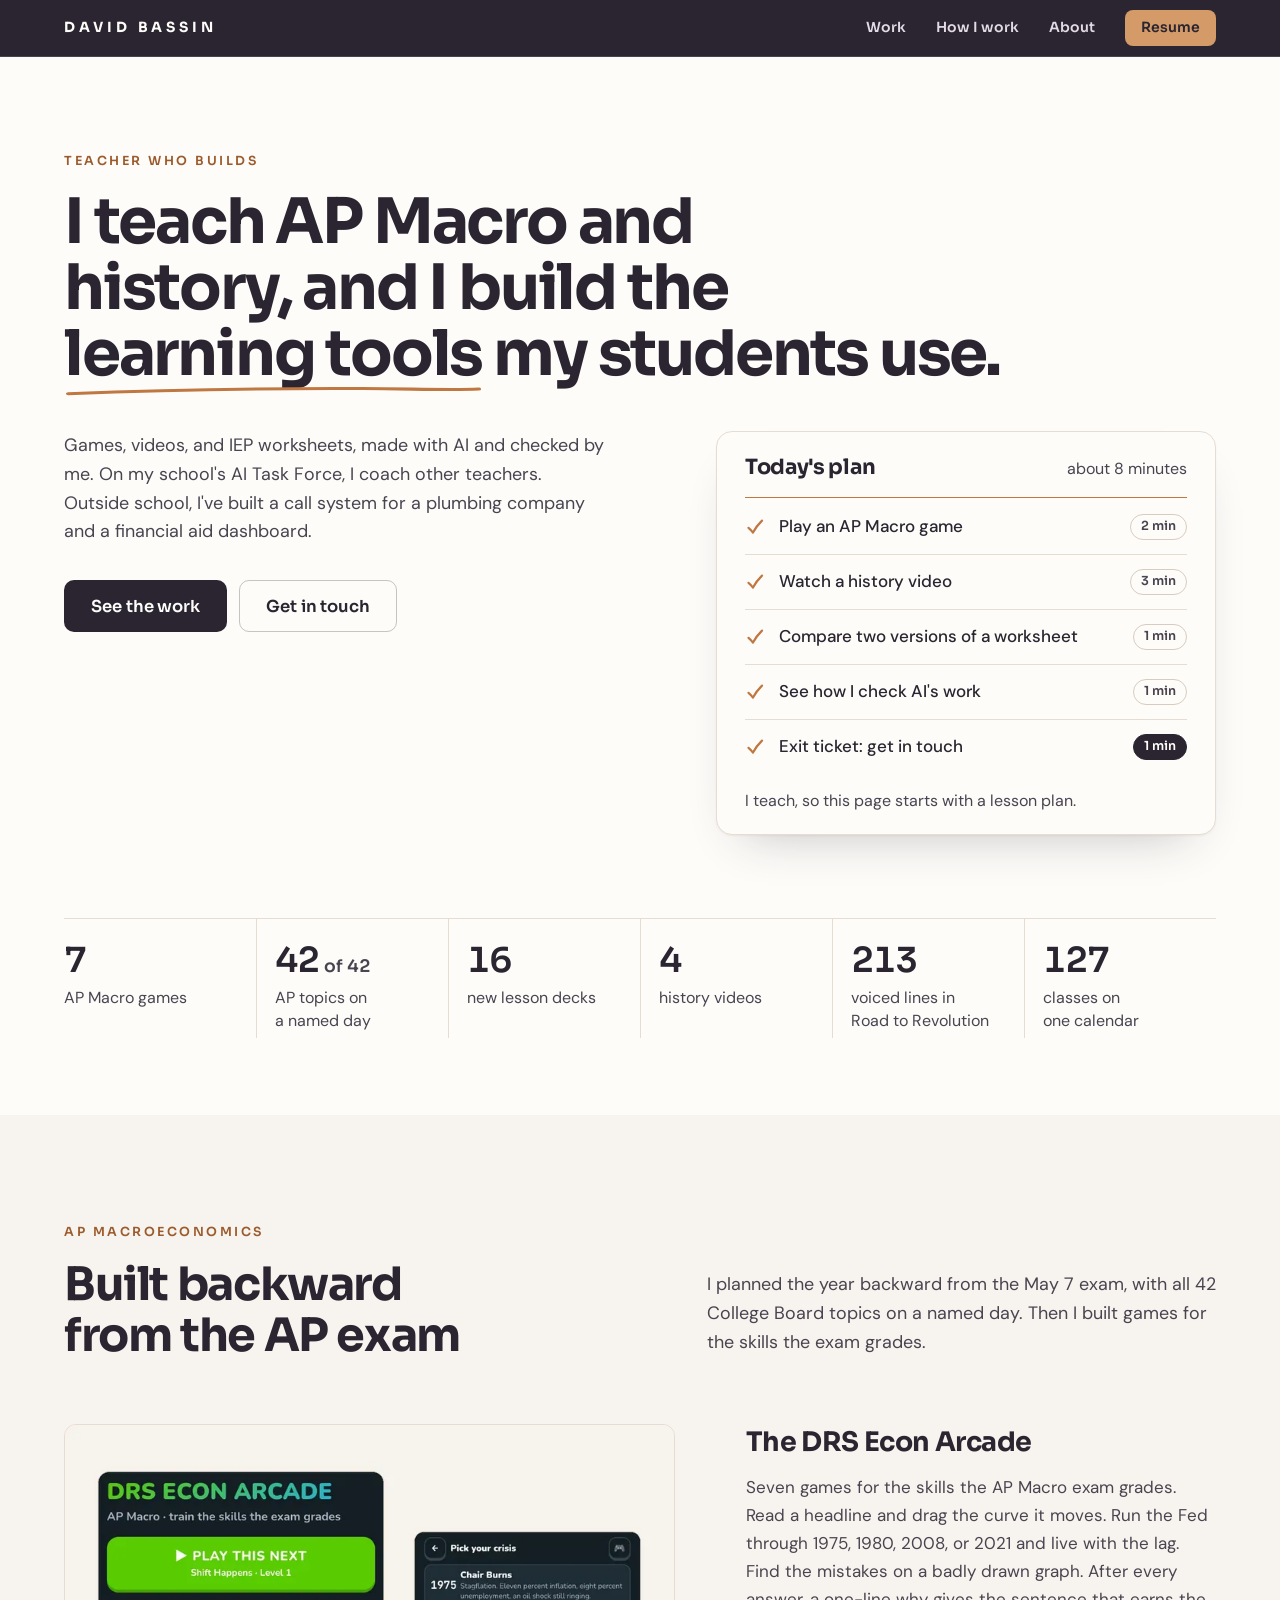
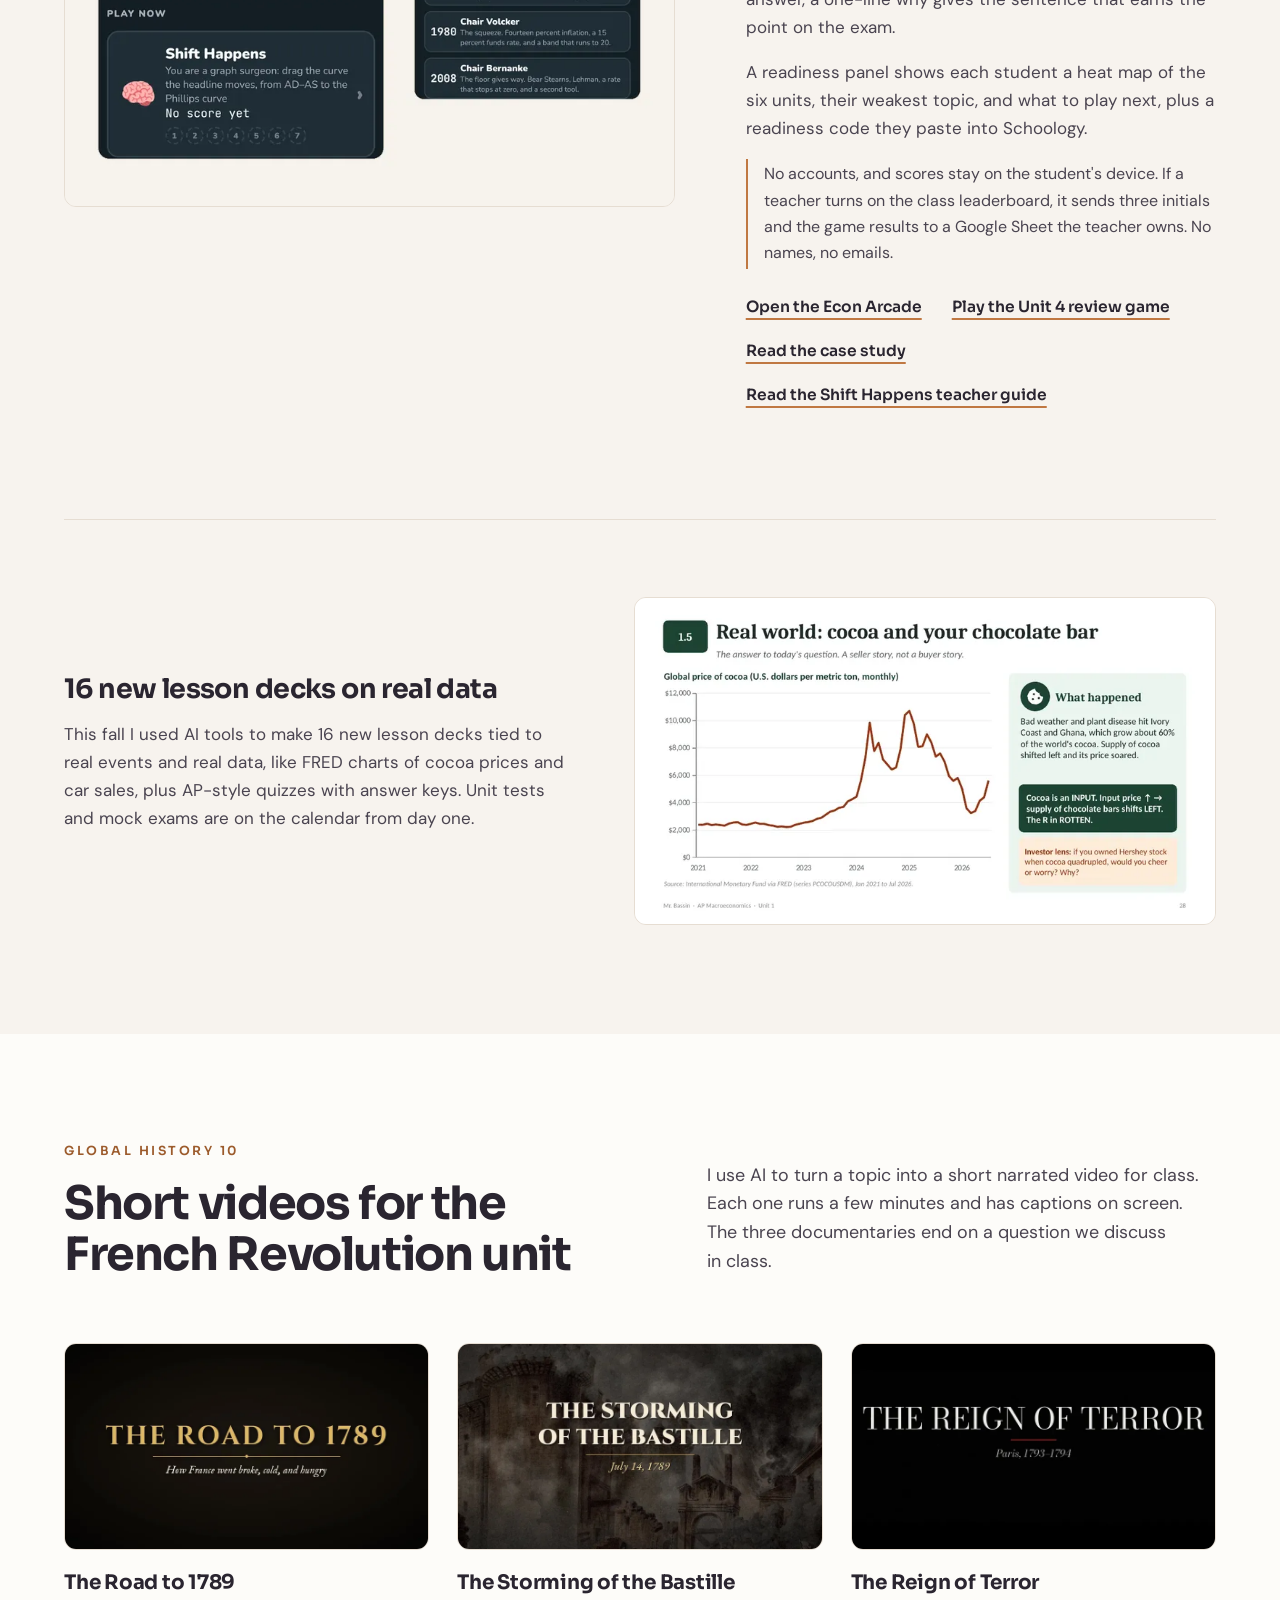
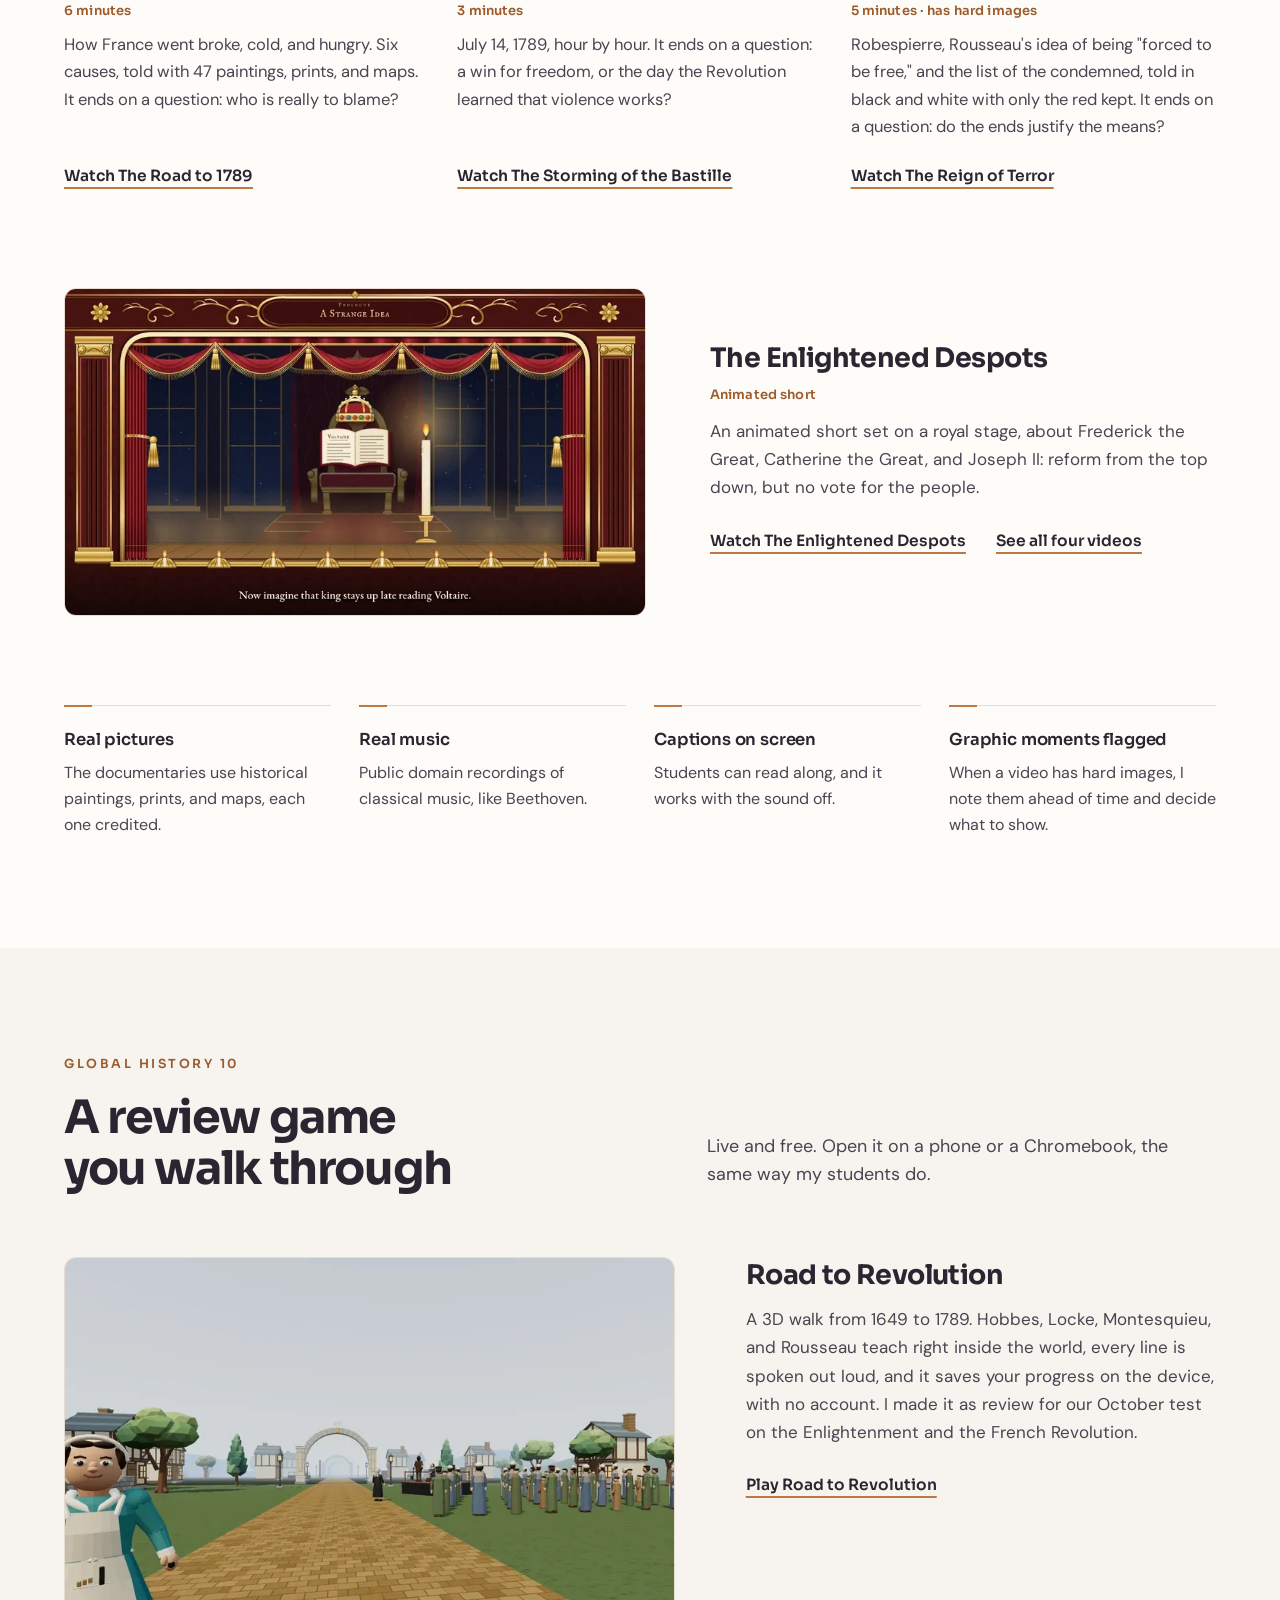
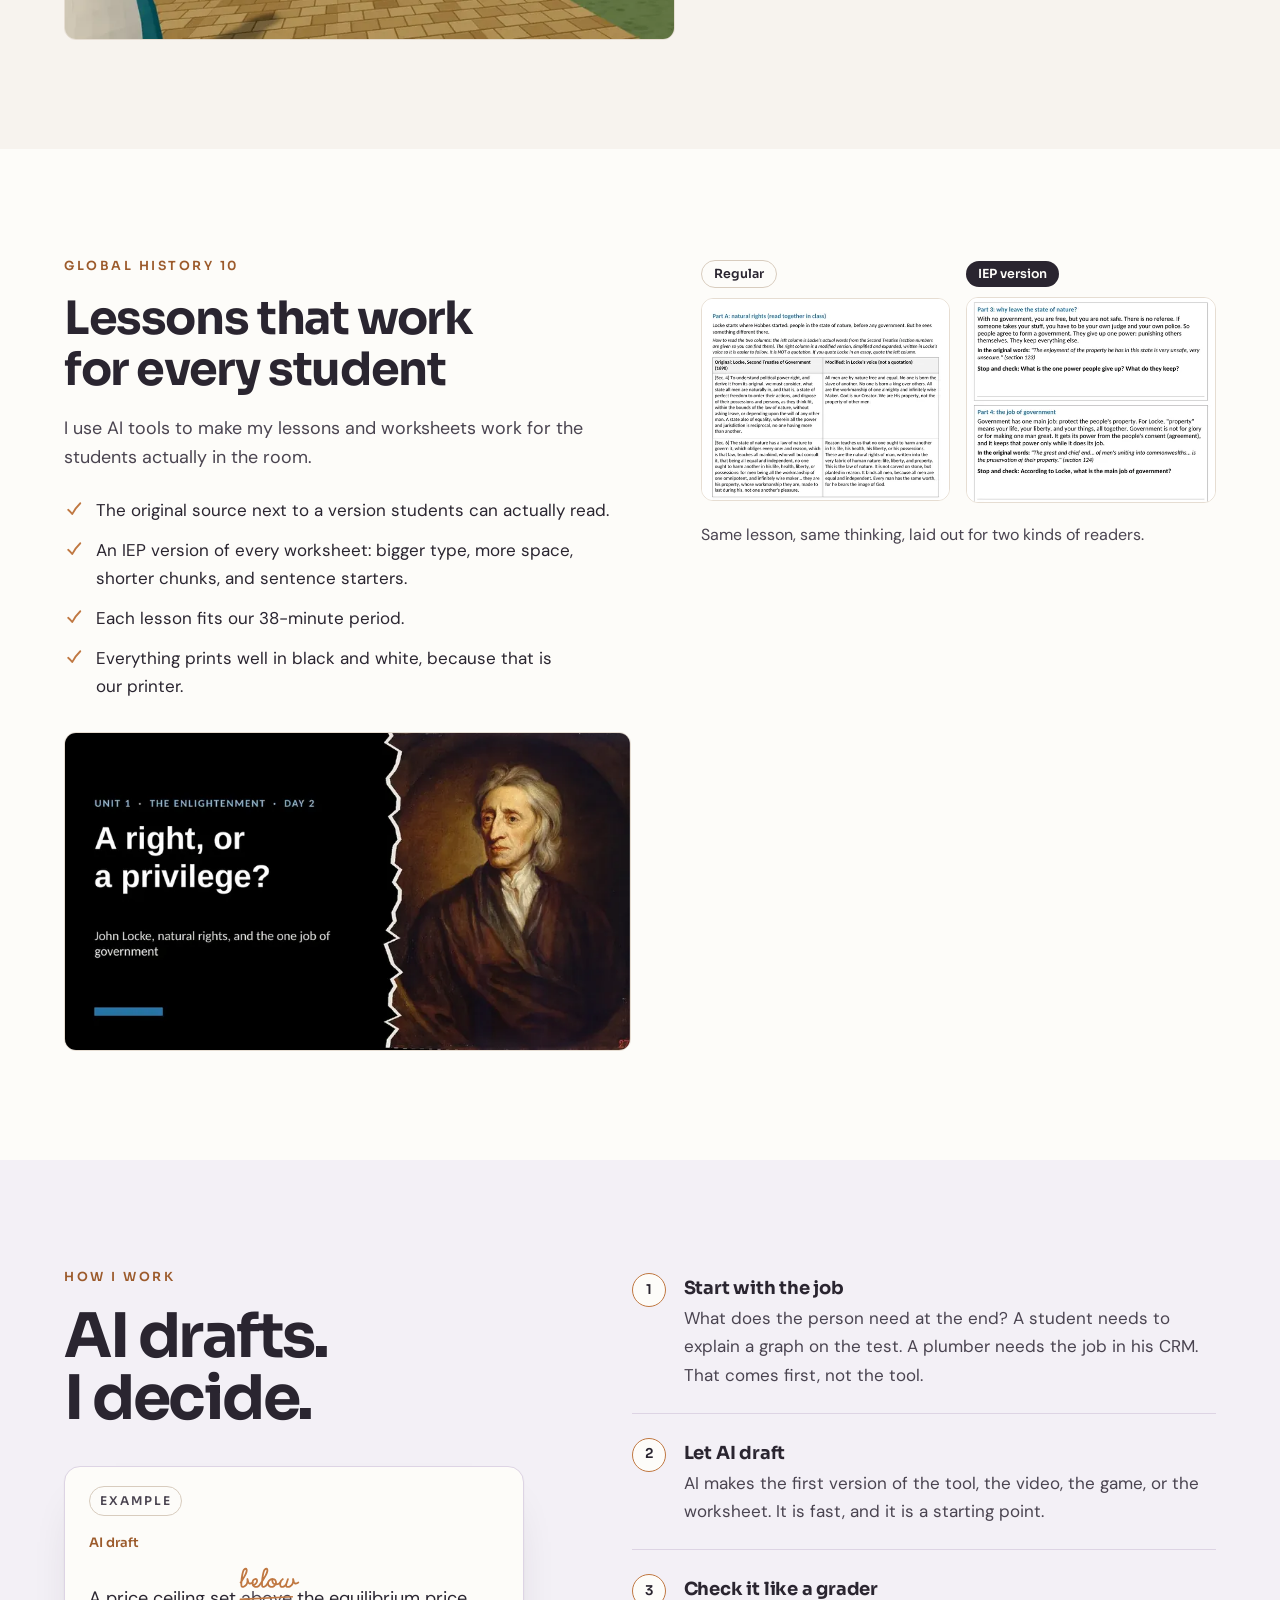
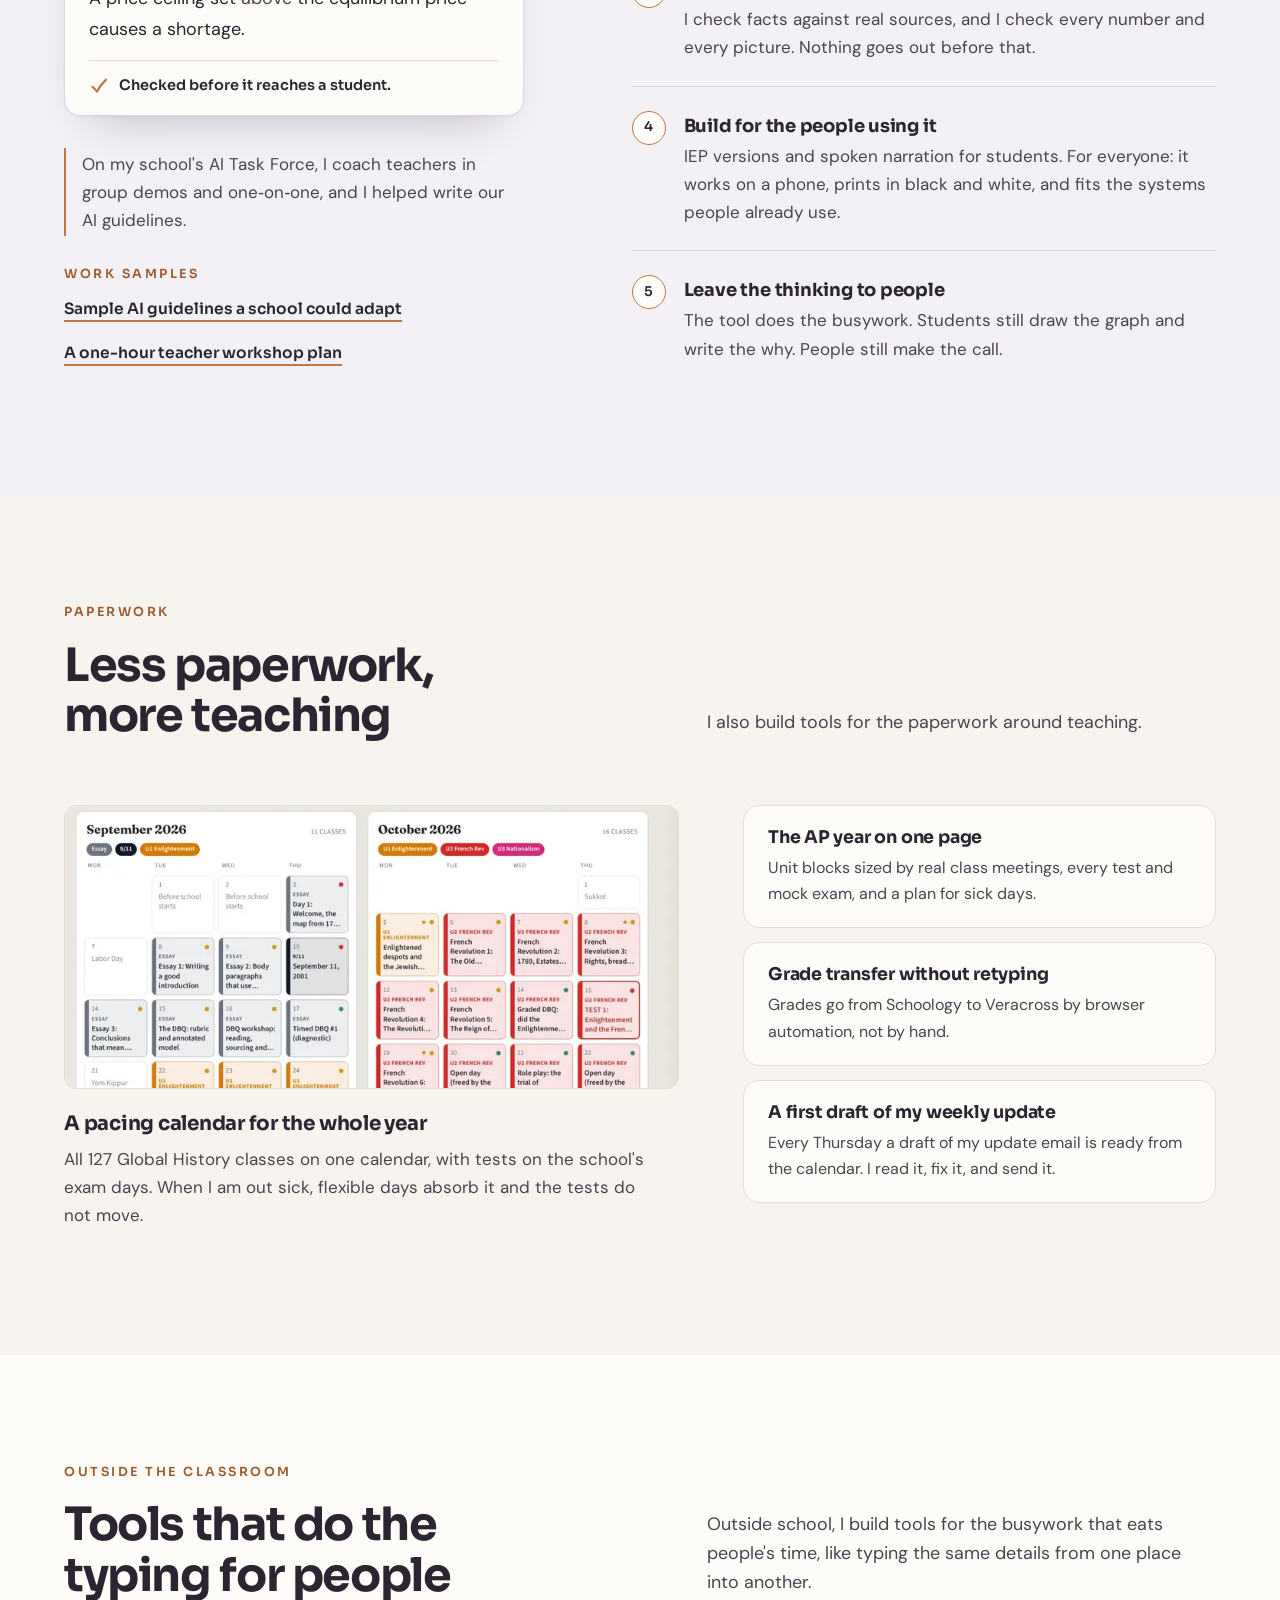
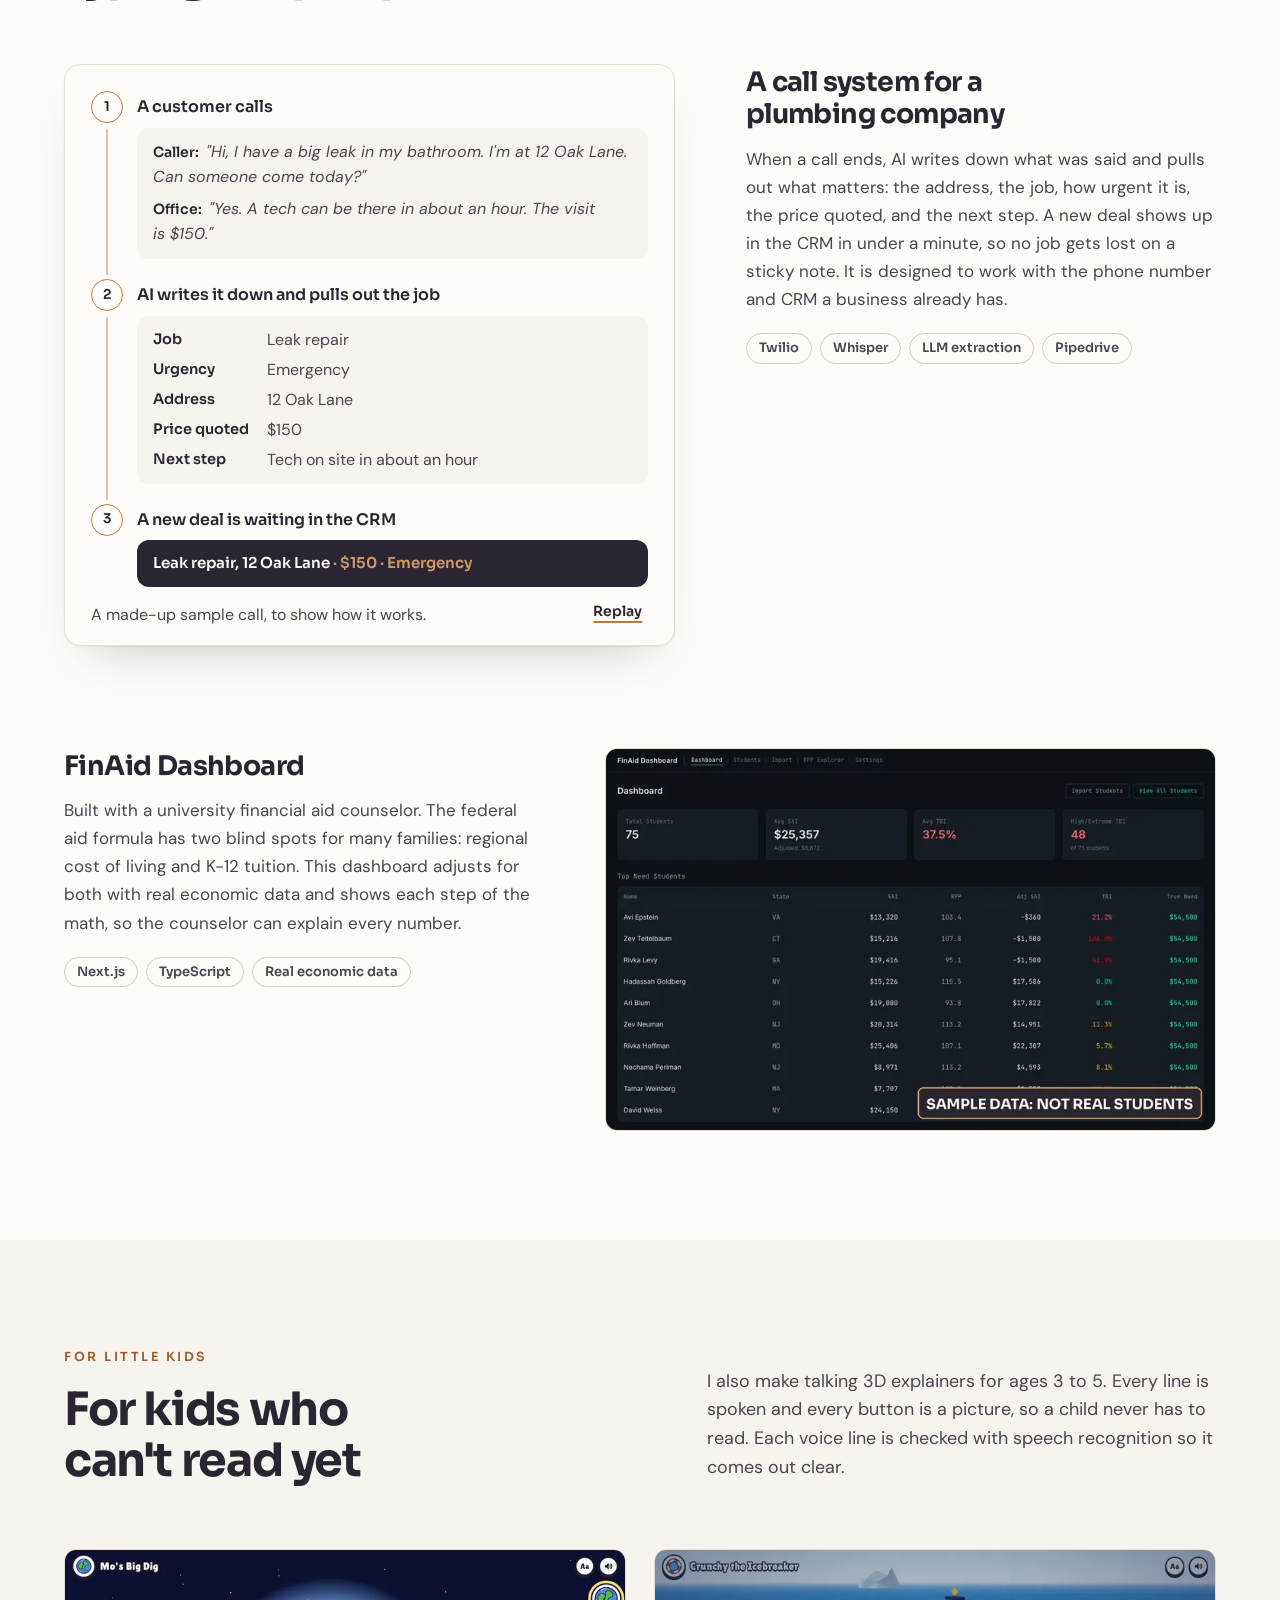
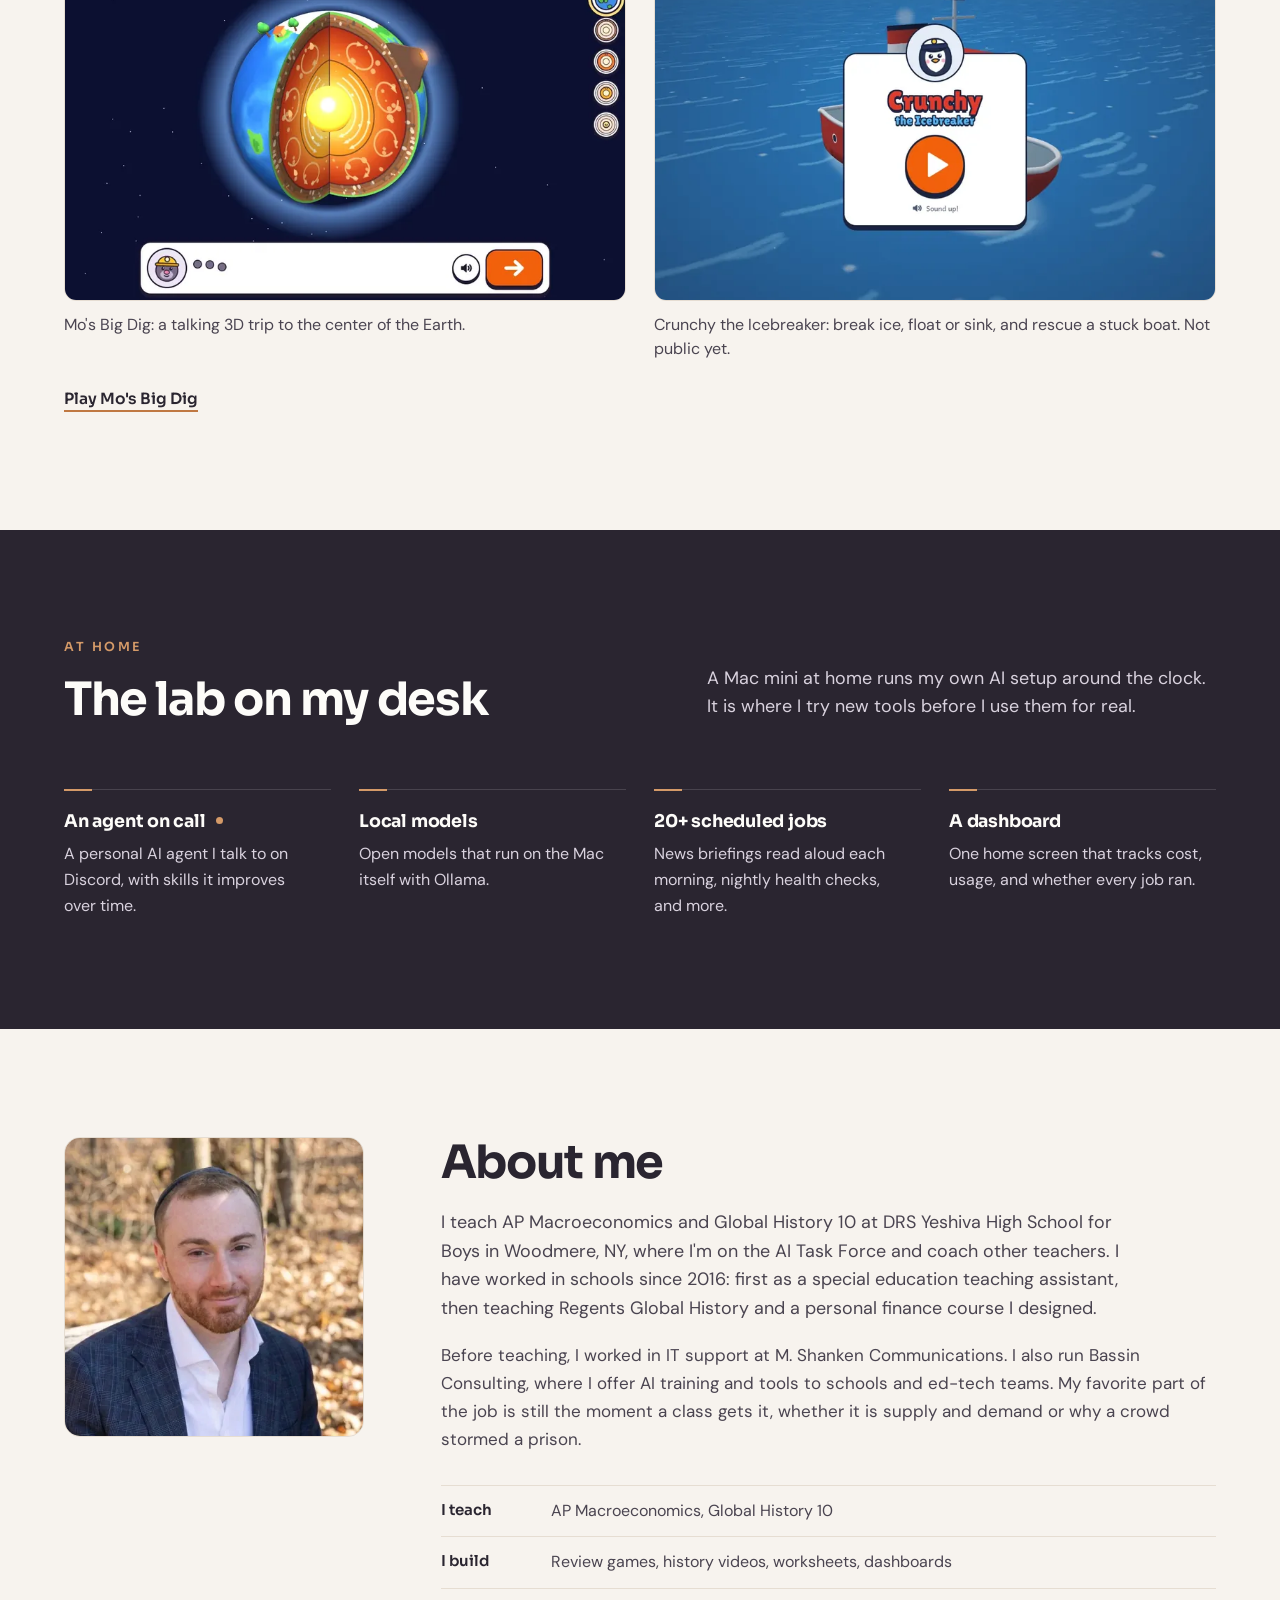
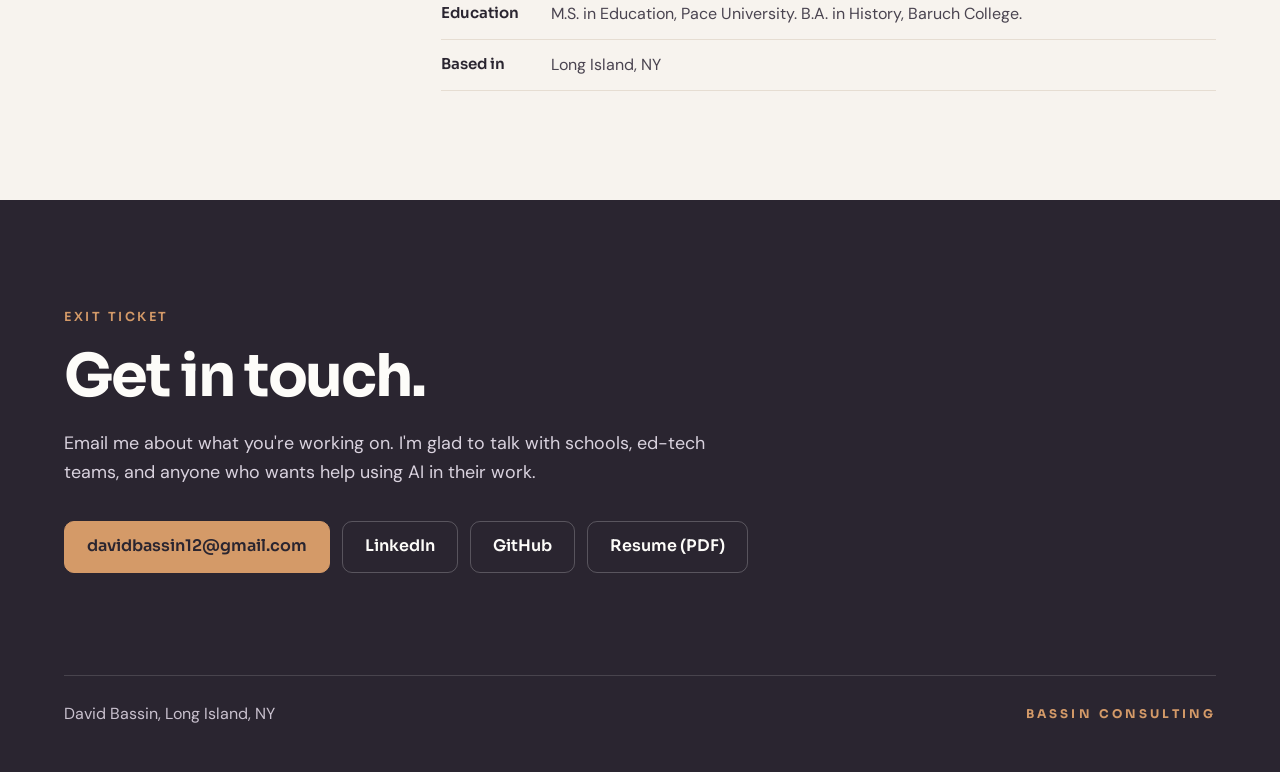
==== index.html @ 7d7b515a "Lead with teaching: teacher who builds, plus four work samples Portfolio now leads with the classroo" ====
<!doctype html>
<html lang="en">
<head>
<meta charset="utf-8">
<meta name="viewport" content="width=device-width, initial-scale=1">
<title>David Bassin | Teacher who builds learning tools with AI</title>
<meta name="description" content="David Bassin teaches AP Macroeconomics and Global History and builds the learning tools his students use, made with AI and checked by him.">
<meta name="author" content="David Bassin">
<link rel="canonical" href="https://dbassin12.github.io/">
<meta property="og:type" content="website">
<meta property="og:url" content="https://dbassin12.github.io/">
<meta property="og:title" content="David Bassin | Teacher who builds learning tools with AI">
<meta property="og:description" content="I teach AP Macro and history, and I build the learning tools my students use.">
<meta property="og:image" content="https://dbassin12.github.io/img/social-card.png">
<meta name="twitter:card" content="summary_large_image">
<meta name="theme-color" content="#2A2530">
<link rel="icon" href="data:image/svg+xml,<svg xmlns='http://www.w3.org/2000/svg' viewBox='0 0 32 32'><circle cx='16' cy='16' r='15' fill='%232A2530'/><circle cx='16' cy='16' r='13' fill='none' stroke='%23C07842' stroke-width='1.5'/><text x='16' y='21' font-size='16' font-weight='800' font-family='sans-serif' text-anchor='middle' fill='%23FDFCF9'>B</text></svg>" type="image/svg+xml">
<link rel="preconnect" href="https://fonts.googleapis.com">
<link rel="preconnect" href="https://fonts.gstatic.com" crossorigin>
<link href="https://fonts.googleapis.com/css2?family=Sora:wght@600;700&family=DM+Sans:ital,wght@0,400;0,500;1,400&display=swap" rel="stylesheet">
<style>
/* ---------- tokens ---------- */
:root{
  --cream:#FDFCF9; --linen:#F7F3EE; --plum:#2A2530; --plum-2:#3A3341;
  --copper:#C07842; --copper-light:#D49A68;
  --copper-ink:#9C5B2C; /* copper for small text: passes AA on cream, linen and lavender */
  --driftwood:#8E857E; --lavender:#F3F0F6; --ink:#4A4450;
  --line:#E6DDD2; --line-2:#D8CCBE; --line-lav:#DDD4E4; --line-dark:rgba(255,255,255,.14);
  --display:'Sora','DM Sans',ui-sans-serif,system-ui,sans-serif;
  --body:'DM Sans',ui-sans-serif,system-ui,sans-serif;
  --wrap:1200px; --pad:24px;
  --r-sm:10px; --r-md:12px; --r-lg:16px;
  --ease:cubic-bezier(.2,.7,.2,1);
  --lift:0 1px 2px rgba(42,37,48,.05),0 24px 48px -28px rgba(42,37,48,.30);
  --sec:clamp(76px,8.5vw,124px);
}

/* ---------- base ---------- */
*{box-sizing:border-box}
html{scroll-behavior:smooth;-webkit-text-size-adjust:100%;scroll-padding-top:56px}
body{margin:0;background:var(--cream);color:var(--plum);font-family:var(--body);font-size:17px;line-height:1.65;-webkit-font-smoothing:antialiased;-moz-osx-font-smoothing:grayscale}
img{max-width:100%;height:auto;display:block}
a{color:inherit}
::selection{background:#F0DCCB;color:var(--plum)}
:focus-visible{outline:2px solid var(--copper-ink);outline-offset:3px;border-radius:6px}
.wrap{max-width:var(--wrap);margin:0 auto;padding:0 var(--pad)}
h1,h2,h3{font-family:var(--display);color:var(--plum);margin:0;text-wrap:balance}
h2{font-size:clamp(30px,3.6vw,46px);font-weight:700;line-height:1.1;letter-spacing:-.03em}
h3{font-size:19px;font-weight:700;line-height:1.3;letter-spacing:-.012em}
p{margin:0 0 1em}
p,li,dd,figcaption{text-wrap:pretty}
.label{font-family:var(--display);font-weight:600;font-size:12.5px;line-height:1.4;letter-spacing:.2em;text-transform:uppercase;color:var(--copper-ink);margin:0 0 18px}
.lede{font-size:clamp(17.5px,1.4vw,20px);line-height:1.6;color:var(--ink);max-width:38em}
.muted{color:var(--ink)}
.nw{white-space:nowrap}
.vh{position:absolute!important;width:1px;height:1px;padding:0;margin:-1px;overflow:hidden;clip:rect(0 0 0 0);white-space:nowrap;border:0}
.skip{position:fixed;left:-999px;top:8px;background:var(--plum);color:var(--cream);padding:10px 16px;border-radius:var(--r-sm);z-index:60;font-family:var(--display);font-weight:600;font-size:15px}
.skip:focus{left:12px}
.skip:focus-visible{outline-color:var(--copper-light)}

/* ---------- nav ---------- */
.nav{position:sticky;top:0;z-index:50;background:var(--plum);color:var(--cream);border-bottom:1px solid var(--line-dark);transition:transform .35s var(--ease)}
.nav.tuck{transform:translateY(-101%)}
.nav .wrap{display:flex;align-items:center;justify-content:space-between;gap:16px;height:56px}
.wordmark{font-family:var(--display);font-weight:700;letter-spacing:.28em;font-size:14px;text-decoration:none;color:var(--cream);white-space:nowrap;display:inline-flex;align-items:center;min-height:44px}
.nav ul{list-style:none;margin:0;padding:0;display:flex;gap:30px;align-items:center}
.nav ul a{font-family:var(--display);font-size:14px;font-weight:600;text-decoration:none;color:#E2DBE6;white-space:nowrap;display:inline-flex;align-items:center;min-height:44px;position:relative;transition:color .2s}
.nav ul a:not(.navbtn)::after{content:"";position:absolute;left:0;right:0;bottom:8px;height:1.5px;border-radius:2px;background:var(--copper-light);transform:scaleX(0);transform-origin:left;transition:transform .35s var(--ease)}
.nav ul a:hover,.nav ul a.on{color:#fff}
.nav ul a:hover::after,.nav ul a.on::after{transform:scaleX(1)}
.nav .navbtn{min-height:36px;padding:0 16px;border-radius:8px;background:var(--copper-light);color:var(--plum);transition:background-color .2s}
.nav .navbtn:hover{background:var(--cream);color:var(--plum)}
.nav :focus-visible,.lab :focus-visible,.foot :focus-visible{outline-color:var(--copper-light)}

/* ---------- buttons and links ---------- */
.btns{display:flex;flex-wrap:wrap;gap:12px;margin-top:34px}
.btn{display:inline-flex;align-items:center;justify-content:center;min-height:52px;padding:0 26px;border-radius:var(--r-sm);font-family:var(--display);font-weight:600;font-size:16.5px;letter-spacing:-.005em;text-decoration:none;white-space:nowrap;border:1.5px solid transparent;transition:background-color .2s,border-color .2s,color .2s,transform .25s var(--ease)}
.btn:hover{transform:translateY(-1px)}
.btn-primary{background:var(--plum);color:var(--cream)}
.btn-primary:hover{background:var(--plum-2)}
.btn-ghost{border-color:rgba(42,37,48,.26);color:var(--plum)}
.btn-ghost:hover{border-color:var(--plum);background:var(--linen)}
.textlink{display:inline-block;padding:10px 0;font-family:var(--display);font-weight:600;font-size:15.5px;line-height:24px;color:var(--plum);text-decoration:underline;text-decoration-color:var(--copper);text-decoration-thickness:1.5px;text-underline-offset:6px;transition:color .2s,text-decoration-color .2s,text-underline-offset .25s var(--ease)}
.textlink:hover{color:var(--copper-ink);text-underline-offset:4px}
.links{display:flex;flex-wrap:wrap;gap:0 30px}

/* ---------- hero ---------- */
.hero{padding:clamp(52px,7.5vw,108px) 0 clamp(56px,6vw,88px)}
.hero h1{font-size:clamp(36px,4.9vw,66px);font-weight:700;line-height:1.06;letter-spacing:-.035em;max-width:16.5em}
/* Pen underline: wrap any short phrase in <span class="pen-u"> to move it. */
.pen-u{position:relative;white-space:nowrap}
.pen-u::after{content:"";position:absolute;left:-.03em;right:-.05em;bottom:-.07em;height:.26em;pointer-events:none;background:url("data:image/svg+xml,%3Csvg xmlns='http://www.w3.org/2000/svg' viewBox='0 0 200 12' preserveAspectRatio='none' fill='none' stroke='%23C07842' stroke-width='2.3' stroke-linecap='round'%3E%3Cpath d='M3 8.8C42 6.3 96 4.6 142 4.9C166 5.1 184 6.3 197 5.3'/%3E%3C/svg%3E") 0 0/100% 100% no-repeat}
.hero-grid{display:grid;grid-template-columns:minmax(0,1.05fr) minmax(0,1fr);gap:clamp(40px,7vw,112px);align-items:start;margin-top:clamp(28px,3.4vw,48px)}
.hero .lede{margin:0;max-width:31em}
.plan{background:var(--cream);border:1px solid var(--line);border-radius:var(--r-lg);padding:24px 28px 20px;box-shadow:var(--lift);max-width:500px;width:100%;justify-self:end}
.plan-head{display:flex;align-items:baseline;justify-content:space-between;gap:12px;border-bottom:1.5px solid var(--copper);padding-bottom:14px;margin-bottom:2px}
.plan-head h2{font-size:21px;letter-spacing:-.015em}
.plan-head span{font-size:16px;color:var(--ink);white-space:nowrap}
.plan ol{list-style:none;margin:0;padding:0}
.plan li{border-bottom:1px solid var(--line)}
.plan li:last-child{border-bottom:0}
.plan a{display:grid;grid-template-columns:20px minmax(0,1fr) auto;align-items:center;column-gap:14px;min-height:54px;padding:9px 0;text-decoration:none;font-size:17px;font-weight:500;line-height:1.4}
.plan a::before{content:"";width:20px;height:20px;background:url("data:image/svg+xml,%3Csvg xmlns='http://www.w3.org/2000/svg' viewBox='0 0 20 20' fill='none' stroke='%23C07842' stroke-width='2.2' stroke-linecap='round' stroke-linejoin='round'%3E%3Cpath d='M3.5 10.8C5.3 12.3 6.7 13.8 8 15.6C10.4 10.9 13.5 7 17 3.6'/%3E%3C/svg%3E") center/20px 20px no-repeat}
.plan .item{text-wrap:balance;transition:color .2s}
.plan a:hover .item{color:var(--copper-ink)}
.plan .time{font-family:var(--display);font-size:12.5px;font-weight:600;color:var(--ink);border:1px solid var(--line-2);border-radius:999px;padding:3px 10px;white-space:nowrap}
.plan .time.exit{background:var(--plum);color:var(--cream);border-color:var(--plum)}
.plan-note{font-size:16px;color:var(--ink);margin:14px 0 0}

/* by the numbers */
.tally{list-style:none;margin:clamp(56px,6.5vw,88px) 0 0;padding:0;display:grid;grid-template-columns:repeat(6,minmax(0,1fr));border-top:1px solid var(--line)}
.tally li+li{border-left:1px solid var(--line)}
.tally a{display:block;height:100%;padding:22px 18px 6px;text-decoration:none}
.tally li:first-child a{padding-left:0}
.tally .n{display:block;font-family:var(--display);font-weight:600;font-size:clamp(28px,2.7vw,38px);line-height:1.1;letter-spacing:-.035em;font-variant-numeric:tabular-nums;color:var(--plum);white-space:nowrap}
.tally .n small{font-size:.5em;letter-spacing:0;color:var(--ink)}
.tally .t{display:block;margin-top:8px;font-size:16px;line-height:1.4;color:var(--ink);text-wrap:balance;transition:color .2s}
.tally a:hover .t{color:var(--plum);text-decoration:underline;text-decoration-color:var(--copper);text-underline-offset:4px}

/* ---------- sections ---------- */
section{padding:var(--sec) 0}
.alt{background:var(--linen)}
.section-head{max-width:760px;margin-bottom:clamp(40px,5vw,64px)}
.section-head .lede{margin:20px 0 0}
@media (min-width:1100px){
  .wrap>.section-head{max-width:none;display:grid;grid-template-columns:minmax(0,1.12fr) minmax(0,1fr);grid-template-rows:1fr auto;column-gap:72px;align-items:end}
  .wrap>.section-head .label{grid-column:1;grid-row:1;align-self:end}
  .wrap>.section-head h2{grid-column:1;grid-row:2}
  .wrap>.section-head .lede{grid-column:2;grid-row:1 / span 2;align-self:end;margin:0;padding-bottom:4px}
}

figure{margin:0}
.shot{border-radius:var(--r-md);overflow:hidden;border:1px solid var(--line);background:var(--linen);isolation:isolate}
.shot img{width:100%}
figcaption{font-size:16px;line-height:1.5;color:var(--ink);margin-top:12px}

/* feature rows */
.feature{display:grid;grid-template-columns:minmax(0,1.3fr) minmax(0,1fr);gap:clamp(40px,5.5vw,80px);align-items:start}
.feature + .feature{margin-top:clamp(72px,8vw,112px)}
.feature.flip{grid-template-columns:minmax(0,1fr) minmax(0,1.3fr)}
.feature.flip .feature-text{order:-1}
.feature-text h3,.macro-row h3{font-size:clamp(23px,2.1vw,28px);line-height:1.2;letter-spacing:-.022em;margin-bottom:14px}
.feature-text{padding-top:2px}
.facts{list-style:none;padding:0;margin:20px 0 14px;display:flex;flex-wrap:wrap;gap:8px}
.facts li{font-family:var(--display);font-size:13px;font-weight:600;line-height:1.3;color:var(--ink);border:1px solid var(--line-2);border-radius:999px;padding:6px 12px}
.note{font-size:16px;color:var(--ink);border-left:2px solid var(--copper);padding:2px 0 2px 16px;margin:4px 0 1em}
.macro-row{margin-top:clamp(72px,8vw,112px);padding-top:clamp(56px,6vw,80px);border-top:1px solid var(--line);display:grid;grid-template-columns:minmax(0,1fr) minmax(0,1.15fr);gap:clamp(40px,5vw,72px);align-items:center}

/* videos */
.films{display:grid;grid-template-columns:repeat(3,minmax(0,1fr));gap:40px 28px}
.film{display:flex;flex-direction:column}
.film h3{margin-top:20px;font-size:20px}
.film .len,.film-wide .len{font-family:var(--display);font-size:13px;font-weight:600;letter-spacing:.01em;color:var(--copper-ink);margin:4px 0 0}
.film-wide .len{margin:-4px 0 12px}
.film p{margin:10px 0 14px;color:var(--ink);font-size:16.5px}
.film .textlink{margin-top:auto;align-self:flex-start}
.poster img{transition:transform 1.1s var(--ease)}
.film-wide{margin-top:clamp(64px,7vw,96px);display:grid;grid-template-columns:minmax(0,1.15fr) minmax(0,1fr);gap:clamp(36px,5vw,72px);align-items:center}
.film-wide h3{font-size:clamp(23px,2.1vw,28px);letter-spacing:-.022em;margin-bottom:12px}
.how-made{list-style:none;padding:0;margin:clamp(64px,7vw,96px) 0 0;display:grid;grid-template-columns:repeat(4,minmax(0,1fr));gap:28px}
.how-made li,.lab-grid>div{position:relative;border-top:1px solid var(--line);padding-top:20px;font-size:16px;color:var(--ink)}
.how-made li::before,.lab-grid>div::before{content:"";position:absolute;left:0;top:-1px;width:28px;height:2px;background:var(--copper)}
.how-made strong{display:block;font-family:var(--display);font-weight:600;color:var(--plum);font-size:16.5px;letter-spacing:-.01em;margin-bottom:6px}

/* lessons */
.unit-grid{display:grid;grid-template-columns:minmax(0,1.1fr) minmax(0,1fr);gap:clamp(40px,5.5vw,80px);align-items:start}
.unit-grid>div:first-child{min-width:0}
.unit-grid .section-head{margin-bottom:24px}
.sheets{display:grid;grid-template-columns:1fr 1fr;gap:16px;align-items:start;position:sticky;top:96px}
.sheets figcaption{grid-column:1/-1;margin-top:4px}
.tag{display:inline-block;font-family:var(--display);font-size:12.5px;font-weight:600;line-height:1.3;padding:5px 12px;border-radius:999px;background:var(--plum);color:var(--cream);margin-bottom:10px}
.tag.light{background:transparent;color:var(--plum);border:1px solid var(--line-2)}
.checks{list-style:none;padding:0;margin:8px 0 0}
.checks li{position:relative;padding-left:32px;margin-bottom:12px}
.checks li::before{content:"";position:absolute;left:0;top:.2em;width:20px;height:20px;background:url("data:image/svg+xml,%3Csvg xmlns='http://www.w3.org/2000/svg' viewBox='0 0 20 20' fill='none' stroke='%23C07842' stroke-width='2' stroke-linecap='round' stroke-linejoin='round'%3E%3Cpath d='M3.5 10.8C5.3 12.3 6.7 13.8 8 15.6C10.4 10.9 13.5 7 17 3.6'/%3E%3C/svg%3E") center/18px 18px no-repeat}
.slide-fig{margin-top:32px}

/* how I work */
.how{background:var(--lavender)}
.how-grid{display:grid;grid-template-columns:minmax(0,.9fr) minmax(0,1.1fr);gap:clamp(48px,7vw,104px);align-items:start}
.how h2{font-size:clamp(40px,4.8vw,64px);line-height:1.02;letter-spacing:-.04em}
.how h2 .ln{display:inline-block}
.steps{list-style:none;padding:0;margin:0;counter-reset:s}
.steps li{counter-increment:s;display:grid;grid-template-columns:32px 1fr;gap:20px;padding:24px 0;border-top:1px solid var(--line-lav)}
.steps li:first-child{border-top:0;padding-top:4px}
.steps li::before{content:counter(s);font-family:var(--display);font-weight:600;font-size:13.5px;width:32px;height:32px;border-radius:50%;display:grid;place-items:center;border:1.5px solid var(--copper);color:var(--plum);background:var(--cream)}
.steps h3{font-size:18px;margin:4px 0 4px}
.steps p{margin:0;color:var(--ink)}
.taskforce{margin:32px 0 0;font-size:17px;color:var(--ink);border-left:2px solid var(--copper);padding:2px 0 2px 16px}
.samples{margin-top:28px;display:grid;justify-items:start}
.samples-head{font-family:var(--display);font-weight:600;font-size:12.5px;letter-spacing:.2em;text-transform:uppercase;color:var(--copper-ink);margin:0 0 2px}

/* grading example */
.grade{margin:36px 0 0;background:var(--cream);border:1px solid var(--line-lav);border-radius:var(--r-lg);box-shadow:var(--lift);padding:18px 24px 18px;max-width:460px}
.grade-tag{display:inline-block;font-family:var(--display);font-size:12px;font-weight:600;letter-spacing:.16em;text-transform:uppercase;color:var(--ink);border:1px solid var(--line-2);border-radius:999px;padding:4px 10px;margin:0}
.grade-kind{font-family:var(--display);font-size:13px;font-weight:600;color:var(--copper-ink);margin:16px 0 0}
.grade-text{font-size:18px;line-height:1.7;color:var(--plum);margin:0;padding-top:30px}
.fix{position:relative;display:inline-block;line-height:1.2}
.fix del{text-decoration:none;color:var(--ink)}
.fix ins{text-decoration:none;position:absolute;left:50%;bottom:96%;transform:translateX(-46%);width:3.4em}
.fix svg{display:block;overflow:visible;fill:none;stroke:var(--copper);stroke-linecap:round;stroke-linejoin:round}
.fix .strike{position:absolute;left:-3%;width:107%;top:47%;height:.5em;transform:translateY(-50%)}
.fix .hand{width:100%;height:auto}
.grade-ok{display:flex;align-items:center;gap:10px;margin:16px 0 0;padding-top:14px;border-top:1px solid var(--line);font-family:var(--display);font-size:14.5px;font-weight:600;color:var(--plum)}
.grade-ok svg{flex:none;width:20px;height:20px;fill:none;stroke:var(--copper);stroke-width:2.2;stroke-linecap:round;stroke-linejoin:round;overflow:visible}

/* paperwork */
.paper{display:grid;grid-template-columns:minmax(0,1.3fr) minmax(0,1fr);gap:clamp(36px,5vw,64px);align-items:start}
.paper h3{margin-top:22px;font-size:20px}
.paper p{color:var(--ink);margin-top:8px}
.small-list{display:grid;gap:14px}
.small-list div{background:var(--cream);border:1px solid var(--line);border-radius:var(--r-lg);padding:20px 24px}
.small-list h3{font-size:17.5px;margin:0 0 6px}
.small-list p{margin:0;color:var(--ink);font-size:16px}

/* outside the classroom: call flow */
.callflow{background:var(--cream);border:1px solid var(--line);border-radius:var(--r-lg);box-shadow:var(--lift);padding:26px 26px 10px;display:grid;grid-template-columns:minmax(0,1fr) auto;align-items:center;column-gap:12px}
.flow{grid-column:1/-1;list-style:none;margin:0;padding:0;display:grid;gap:20px}
.flow li{position:relative;display:grid;grid-template-columns:32px minmax(0,1fr);gap:14px;align-items:start}
.flow li:not(:last-child)::before{content:"";position:absolute;left:15.25px;top:38px;bottom:-16px;width:1.5px;border-radius:2px;background:var(--copper);opacity:.45;transform-origin:top}
.flow .num{position:relative;z-index:1;width:32px;height:32px;border-radius:50%;border:1.5px solid var(--copper);display:grid;place-items:center;font-family:var(--display);font-weight:600;font-size:13.5px;color:var(--plum);background:var(--cream)}
.flow .step-title{font-family:var(--display);font-weight:600;font-size:16px;line-height:1.35;margin:5px 0 10px;color:var(--plum)}
.flow .quote{margin:0;font-style:italic;color:var(--ink);font-size:16px;line-height:1.55;background:var(--linen);border-radius:var(--r-md);padding:12px 16px}
.flow .quote .line{display:block}
.flow .quote .line+.line{margin-top:8px}
.flow .quote b{font-style:normal;font-family:var(--display);font-weight:600;font-size:14px;color:var(--plum);margin-right:2px}
.fields{display:grid;grid-template-columns:auto minmax(0,1fr);gap:6px 18px;margin:0;font-size:16px;line-height:1.5;background:var(--linen);border-radius:var(--r-md);padding:12px 16px}
.fields dt{font-family:var(--display);font-weight:600;font-size:14.5px;line-height:1.65}
.fields dd{margin:0;color:var(--ink)}
.deal{margin:0;background:var(--plum);color:var(--cream);border-radius:var(--r-md);padding:12px 16px;font-family:var(--display);font-weight:600;font-size:15px;line-height:1.5}
.deal span{color:var(--copper-light);white-space:nowrap}
.callflow figcaption{margin:16px 0 8px}
.replay{font-family:var(--display);font-size:14px;font-weight:600;color:var(--plum);background:none;border:0;border-radius:6px;padding:0 6px;min-height:44px;cursor:pointer;text-decoration:underline;text-decoration-color:var(--copper);text-decoration-thickness:1.5px;text-underline-offset:5px}
.replay:hover{color:var(--copper-ink)}

/* little kids */
.little{display:grid;grid-template-columns:minmax(0,1fr) minmax(0,1fr);gap:16px 28px;align-items:start}
.little>figure{grid-column:1;grid-row:1}
.little .stack{display:contents}
.little .stack figure{grid-column:2;grid-row:1}
.little .stack .links{grid-column:1;grid-row:2}

/* lab */
.lab{background:var(--plum);color:#EDE8F0}
.lab h2{color:var(--cream)}
.lab .lede{color:#D9D2DE}
.lab .label{color:var(--copper-light)}
.lab-grid{display:grid;grid-template-columns:repeat(4,minmax(0,1fr));gap:28px}
.lab-grid>div{border-top-color:var(--line-dark)}
.lab-grid>div::before{background:var(--copper-light)}
.lab-grid h3{color:var(--cream);font-size:17.5px;margin-bottom:8px}
.lab-grid p{margin:0;font-size:16px;color:#D9D2DE}
.live{position:relative;display:inline-block;width:7px;height:7px;margin-left:10px;border-radius:50%;background:var(--copper-light);vertical-align:.18em}
.live::after{content:"";position:absolute;inset:0;border-radius:50%;background:var(--copper-light);opacity:0}

/* about */
.about{display:grid;grid-template-columns:300px minmax(0,1fr);gap:clamp(40px,6vw,88px);align-items:start}
.about img{border-radius:var(--r-lg);border:1px solid var(--line)}
.about .lede{margin:20px 0 1em}
.about dl{display:grid;grid-template-columns:max-content minmax(0,1fr);margin:32px 0 0;font-size:16px;border-bottom:1px solid var(--line)}
.about dt,.about dd{padding:12px 0;border-top:1px solid var(--line)}
.about dt{font-family:var(--display);font-weight:600;font-size:15px;padding-right:32px}
.about dd{margin:0;color:var(--ink)}

/* footer */
.foot{background:var(--plum);color:#EDE8F0;padding:var(--sec) 0 36px}
.foot .label{color:var(--copper-light)}
.foot h2{color:var(--cream);font-size:clamp(36px,4.6vw,60px);letter-spacing:-.035em}
.foot .lede{color:#D9D2DE;margin:20px 0 0}
.contact{display:flex;flex-wrap:wrap;gap:12px;margin-top:34px}
.contact a{display:inline-flex;align-items:center;justify-content:center;min-height:52px;padding:0 22px;border-radius:var(--r-sm);border:1.5px solid rgba(255,255,255,.22);color:var(--cream);text-decoration:none;font-family:var(--display);font-weight:600;font-size:16px;white-space:nowrap;transition:border-color .2s,color .2s,background-color .2s,transform .25s var(--ease)}
.contact a:hover{border-color:var(--copper-light);color:var(--copper-light);transform:translateY(-1px)}
.contact a.mail{background:var(--copper-light);border-color:var(--copper-light);color:var(--plum)}
.contact a.mail:hover{background:var(--cream);border-color:var(--cream);color:var(--plum)}
.fine{margin-top:clamp(64px,8vw,104px);padding-top:16px;border-top:1px solid var(--line-dark);display:flex;flex-wrap:wrap;align-items:center;justify-content:space-between;gap:4px 16px;font-size:16px;color:#C9C1CE}
.fine .wordmark{font-size:12px;color:var(--copper-light);letter-spacing:.26em}

/* ---------- motion (all of it is skipped with reduced motion) ---------- */
@keyframes rise{from{opacity:0;transform:translateY(12px)}to{opacity:1;transform:none}}
@keyframes fade{from{opacity:0}to{opacity:1}}
@keyframes wipe{from{clip-path:inset(0 100% 0 0)}to{clip-path:inset(0 0 0 0)}}
@keyframes tick{from{clip-path:inset(0 100% 0 0)}to{clip-path:inset(0 0 0 0)}}
@keyframes pen{from{stroke-dashoffset:1;stroke-opacity:1}to{stroke-dashoffset:0;stroke-opacity:1}}
@keyframes inkfade{to{color:var(--ink)}}
@keyframes seqin{from{opacity:0;transform:translateY(6px)}to{opacity:1;transform:none}}
@keyframes numon{from{border-color:var(--line-2);color:var(--driftwood)}to{border-color:var(--copper);color:var(--plum)}}
@keyframes grow{from{transform:scaleY(0)}to{transform:scaleY(1)}}
@keyframes ping{0%{transform:scale(1);opacity:.5}70%,100%{transform:scale(3.2);opacity:0}}

@media (prefers-reduced-motion:no-preference){
  /* hero: headline rises in, the pen underlines "learning tools", then the plan gets ticked */
  .ld{animation:rise .6s var(--ease) both;animation-delay:calc(var(--i,0) * 80ms + 60ms)}
  .pen-u::after{animation:wipe .55s var(--ease) .78s both}
  .plan a::before{animation:tick .26s var(--ease) both}
  .plan li:nth-child(1) a::before{animation-delay:1.02s}
  .plan li:nth-child(2) a::before{animation-delay:1.13s}
  .plan li:nth-child(3) a::before{animation-delay:1.24s}
  .plan li:nth-child(4) a::before{animation-delay:1.35s}
  .plan li:nth-child(5) a::before{animation-delay:1.46s}

  /* scroll reveals (the script only adds .rv to content below the fold) */
  .rv{opacity:0;transform:translateY(12px)}
  .rv.in{opacity:1;transform:none;transition:opacity .5s ease-out,transform .5s var(--ease);transition-delay:calc(var(--i,0) * 70ms)}

  /* grading example: strike "above", write "below", then the check */
  .grade.seq .strike path,.grade.seq .hand path,.grade.seq .tick path{stroke-dasharray:1 1;stroke-dashoffset:1;stroke-opacity:0}
  .grade.seq del{color:var(--plum)}
  .grade.seq .ok-text{opacity:0}
  .grade.seq.play .strike path{animation:pen .3s var(--ease) .25s forwards}
  .grade.seq.play del{animation:inkfade .3s ease .45s forwards}
  .grade.seq.play .hand path:nth-child(1){animation:pen .17s linear .62s forwards}
  .grade.seq.play .hand path:nth-child(2){animation:pen .21s linear .81s forwards}
  .grade.seq.play .hand path:nth-child(3){animation:pen .12s linear 1.05s forwards}
  .grade.seq.play .hand path:nth-child(4){animation:pen .15s linear 1.19s forwards}
  .grade.seq.play .tick path{animation:pen .3s var(--ease) 1.48s forwards}
  .grade.seq.play .ok-text{animation:fade .35s ease 1.52s forwards}

  /* call flow: the quote, then the fields, then the deal */
  .callflow.seq .quote,.callflow.seq .fields>*,.callflow.seq .deal{opacity:0;transform:translateY(6px)}
  .callflow.seq .num{border-color:var(--line-2);color:var(--driftwood)}
  .callflow.seq .flow li::before{transform:scaleY(0)}
  .callflow.seq.play .flow li:nth-child(1) .num{animation:numon .25s ease 0s both}
  .callflow.seq.play .quote{animation:seqin .4s var(--ease) .12s both}
  .callflow.seq.play .flow li:nth-child(1)::before{animation:grow .3s var(--ease) .45s both}
  .callflow.seq.play .flow li:nth-child(2) .num{animation:numon .25s ease .68s both}
  .callflow.seq.play .fields>:nth-child(-n+2){animation:seqin .35s var(--ease) .76s both}
  .callflow.seq.play .fields>:nth-child(3),.callflow.seq.play .fields>:nth-child(4){animation:seqin .35s var(--ease) .83s both}
  .callflow.seq.play .fields>:nth-child(5),.callflow.seq.play .fields>:nth-child(6){animation:seqin .35s var(--ease) .9s both}
  .callflow.seq.play .fields>:nth-child(7),.callflow.seq.play .fields>:nth-child(8){animation:seqin .35s var(--ease) .97s both}
  .callflow.seq.play .fields>:nth-child(9),.callflow.seq.play .fields>:nth-child(10){animation:seqin .35s var(--ease) 1.04s both}
  .callflow.seq.play .flow li:nth-child(2)::before{animation:grow .3s var(--ease) 1.16s both}
  .callflow.seq.play .flow li:nth-child(3) .num{animation:numon .25s ease 1.4s both}
  .callflow.seq.play .deal{animation:seqin .45s var(--ease) 1.46s both}

  /* the one idle detail: the lab's status dot */
  .live::after{animation:ping 2.8s var(--ease) infinite}
}
@media (prefers-reduced-motion:no-preference) and (hover:hover) and (min-width:981px){
  .film:hover .poster img,.film:focus-within .poster img,.film-wide:hover .poster img,.film-wide:focus-within .poster img{transform:scale(1.045)}
}
@media (prefers-reduced-motion:reduce){
  html{scroll-behavior:auto}
  .nav,.btn,.contact a,.textlink,.poster img{transition:none}
  .btn:hover,.contact a:hover{transform:none}
}

/* ---------- tablet ---------- */
@media (max-width:1099px){
  .hero-grid{grid-template-columns:minmax(0,1fr) minmax(0,1fr);gap:48px}
  .tally{grid-template-columns:repeat(3,minmax(0,1fr))}
  .tally li:nth-child(4){border-left:0}
  .tally li:nth-child(n+4){border-top:1px solid var(--line)}
  .tally li:nth-child(4) a{padding-left:0}
}
@media (max-width:980px){
  .nav ul li.hide-md{display:none}
  .nav .navbtn{min-height:44px}
  .nav ul a:not(.navbtn){min-width:44px;justify-content:center}
  .hero-grid,.feature,.feature.flip,.unit-grid,.macro-row,.how-grid,.paper,.film-wide{grid-template-columns:minmax(0,1fr)}
  .plan{justify-self:start}
  .feature.flip .feature-text{order:0}
  .sheets{position:static}
  .feature.text-first .feature-text{order:-1}
  .films{grid-template-columns:repeat(2,minmax(0,1fr))}
  .lab-grid,.how-made{grid-template-columns:repeat(2,minmax(0,1fr));row-gap:36px}
  .about{grid-template-columns:220px minmax(0,1fr)}
  .grade{max-width:520px}
}

/* ---------- phone ---------- */
@media (max-width:640px){
  :root{--pad:20px}
  body{font-size:16.5px}
  .nav ul{gap:18px}
  .nav ul li.hide-sm{display:none}
  .nav .navbtn{min-height:44px}
  .wordmark{letter-spacing:.22em;font-size:13px}
  .hero h1{font-size:clamp(34px,9.6vw,40px);line-height:1.13}
  .btns{display:grid;grid-template-columns:1fr 1fr;margin-top:28px}
  .btn{padding:0 12px}
  .plan{padding:20px 18px 16px}
  .plan a{column-gap:12px;font-size:16.5px}
  .tally{grid-template-columns:repeat(2,minmax(0,1fr))}
  .tally li:nth-child(n){border-left:0;border-top:1px solid var(--line)}
  .tally li:nth-child(-n+2){border-top:0}
  .tally li:nth-child(even){border-left:1px solid var(--line)}
  .tally a,.tally li:nth-child(4) a{padding:14px 12px 12px}
  .tally li:nth-child(odd) a{padding-left:0}
  .tally .n{font-size:28px}
  .tally .t{margin-top:4px}
  .films,.lab-grid,.how-made{grid-template-columns:minmax(0,1fr)}
  .little{grid-template-columns:minmax(0,1fr)}
  .little .stack figure{grid-column:1;grid-row:3}
  .little .stack .links{grid-row:2}
  .about{grid-template-columns:minmax(0,1fr)}
  .about img{max-width:200px}
  .about dl{grid-template-columns:minmax(0,1fr)}
  .about dt{padding:12px 0 0}
  .about dd{border-top:0;padding:2px 0 12px}
  .links{flex-direction:column;align-items:flex-start}
  /* videos: a small poster beside the title, so four films fit in about two screens */
  .films{gap:30px}
  .film,.film-wide{display:grid;grid-template-columns:128px minmax(0,1fr);column-gap:16px;row-gap:0;align-items:center}
  .film .poster,.film-wide>figure{grid-column:1;grid-row:1 / span 2;align-self:start}
  .film-wide>div{display:contents}
  .film h3,.film-wide h3{grid-column:2;grid-row:1;margin:0;font-size:17.5px;line-height:1.25;letter-spacing:-.012em;align-self:end}
  .film .len,.film-wide .len{grid-column:2;grid-row:2;align-self:start;margin:4px 0 0}
  .film p:not(.len),.film-wide p.muted{grid-column:1 / -1;margin:14px 0 2px;font-size:16.5px}
  .film .textlink,.film-wide .links{grid-column:1 / -1;margin-top:0;justify-self:start}
  .film-wide{margin-top:30px}
  .how-made{row-gap:24px;margin-top:56px}
  /* worksheets: stacked and cropped to the top, so the two layouts can be compared */
  .sheets{grid-template-columns:minmax(0,1fr);gap:22px}
  .sheets .shot{aspect-ratio:16/10}
  .sheets .shot img{height:100%;object-fit:cover;object-position:top}
  .deal .sep{display:none}
  .deal .amt{display:block}
  .callflow{padding:20px 18px 8px}
  .fields{column-gap:14px}
  .grade{padding:16px 18px}
  .contact{display:grid;grid-template-columns:1fr 1fr}
  .contact a.mail,.contact a:last-child{grid-column:1/-1}
  .fine{flex-direction:column;align-items:flex-start}
  /* phones: simple fades, and sequences show their final state */
  .rv{transform:none}
}
@media (max-width:640px){
  /* same animation names, phone keyframes: plain fades (so a resize never restarts them) */
  @keyframes rise{from{opacity:0}to{opacity:1}}
  @keyframes wipe{from{opacity:0}to{opacity:1}}
  @keyframes tick{to{clip-path:inset(0 0 0 0)}} /* phones: the plan is already ticked */
}
@media print{
  .nav{position:static}
  .skip,.replay{display:none}
  .rv,.ld{opacity:1!important;transform:none!important;animation:none!important}
  .grade.seq .strike path,.grade.seq .hand path,.grade.seq .tick path{stroke-dashoffset:0!important;stroke-opacity:1!important;animation:none!important}
  .grade.seq del{color:var(--ink)!important}
  .grade.seq .ok-text,.callflow.seq .quote,.callflow.seq .fields>*,.callflow.seq .deal{opacity:1!important;transform:none!important;animation:none!important}
  .callflow.seq .flow li::before{transform:none!important;animation:none!important}
  .callflow.seq .num{border-color:var(--copper)!important;color:var(--plum)!important}
}
</style>
</head>
<body>
<a class="skip" href="#main">Skip to main content</a>

<header class="nav">
  <div class="wrap">
    <a class="wordmark" href="#top" aria-label="David Bassin, home">DAVID BASSIN</a>
    <nav aria-label="Main">
      <ul>
        <li class="hide-sm"><a href="#ap-macro">Work</a></li>
        <li class="hide-md"><a href="#how">How I work</a></li>
        <li class="hide-md"><a href="#about">About</a></li>
        <li><a class="navbtn" href="David_Bassin_Resume.pdf">Resume</a></li>
      </ul>
    </nav>
  </div>
</header>

<main id="main">
<div class="hero" id="top">
  <div class="wrap">
    <p class="label ld">Teacher who builds</p>
    <h1 class="ld" style="--i:1">I teach AP Macro and history, and I build the <span class="pen-u">learning tools</span> my students use.</h1>
    <div class="hero-grid">
      <div>
        <p class="lede ld" style="--i:2">Games, videos, and IEP worksheets, made with AI and checked by me. On my school's AI Task Force, I coach other teachers. Outside school, I've built a call system for a plumbing company and a financial aid dashboard.</p>
        <div class="btns ld" style="--i:3">
          <a class="btn btn-primary" href="#ap-macro">See the work</a>
          <a class="btn btn-ghost" href="#contact">Get in touch</a>
        </div>
      </div>
      <aside class="plan ld" style="--i:4" aria-labelledby="plan-title">
        <div class="plan-head"><h2 id="plan-title">Today's plan</h2><span>about 8 minutes</span></div>
        <ol>
          <li><a href="#ap-macro"><span class="item">Play an AP Macro game</span><span class="time">2 min</span></a></li>
          <li><a href="#videos"><span class="item">Watch a history video</span><span class="time">3 min</span></a></li>
          <li><a href="#lessons"><span class="item">Compare two versions of a worksheet</span><span class="time">1 min</span></a></li>
          <li><a href="#how"><span class="item">See how I check AI's work</span><span class="time">1 min</span></a></li>
          <li><a href="#contact"><span class="item">Exit ticket: get in touch</span><span class="time exit">1 min</span></a></li>
        </ol>
        <p class="plan-note">I teach, so this page starts with a lesson plan.</p>
      </aside>
    </div>
    <ul class="tally ld" style="--i:5" aria-label="By the numbers">
      <li><a href="#ap-macro"><span class="n">7</span><span class="t">AP Macro games</span></a></li>
      <li><a href="#ap-macro"><span class="n">42 <small>of 42</small></span><span class="t">AP topics on a named day</span></a></li>
      <li><a href="#ap-macro"><span class="n">16</span><span class="t">new lesson decks</span></a></li>
      <li><a href="#videos"><span class="n">4</span><span class="t">history videos</span></a></li>
      <li><a href="#games"><span class="n">213</span><span class="t">voiced lines in Road to Revolution</span></a></li>
      <li><a href="#paperwork"><span class="n">127</span><span class="t">classes on one calendar</span></a></li>
    </ul>
  </div>
</div>

<!-- Images: phones get the -800 file (sizes caps the phone slot at 260px so even 3x screens pick it). -->
<section class="alt" id="ap-macro" aria-labelledby="ap-title">
  <div class="wrap">
    <div class="section-head" data-reveal>
      <p class="label">AP Macroeconomics</p>
      <h2 id="ap-title">Built backward from the AP exam</h2>
      <p class="lede">I planned the year backward from the May 7 exam, with all 42 College Board topics on a named day. Then I built games for the skills the exam grades.</p>
    </div>

    <div class="feature">
      <figure data-reveal>
        <div class="shot"><img src="img/arcade-screens.webp" srcset="img/arcade-screens-800.webp 800w, img/arcade-screens.webp 1400w" sizes="(max-width: 640px) 260px, (max-width: 980px) calc(100vw - 48px), 620px" width="1400" height="875" alt="Two screens from the DRS Econ Arcade on a phone: the game list with Shift Happens, and Fed Chair asking you to pick a crisis from 1975, 1980, or 2008" loading="lazy" decoding="async"></div>
      </figure>
      <div class="feature-text" data-reveal style="--i:1">
        <h3>The DRS Econ Arcade</h3>
        <p class="muted">Seven games for the skills the AP Macro exam grades. Read a headline and drag the curve it moves. Run the Fed through 1975, 1980, 2008, or 2021 and live with the lag. Find the mistakes on a badly drawn graph. After every answer, a one-line why gives the sentence that earns the point on the exam.</p>
        <p class="muted">A readiness panel shows each student a heat map of the six units, their weakest topic, and what to play next, plus a readiness code they paste into Schoology.</p>
        <p class="note">No accounts, and scores stay on the student's device. If a teacher turns on the class leaderboard, it sends three initials and the game results to a Google Sheet the teacher owns. No names, no emails.</p>
        <div class="links">
          <a class="textlink" href="https://dbassin12.github.io/drs-econ-arcade/">Open the Econ Arcade</a>
          <a class="textlink" href="https://dbassin12.github.io/Macro-Unit-4-Game/">Play the Unit 4 review game</a>
          <a class="textlink" href="econ-arcade-case-study/">Read the case study</a>
          <a class="textlink" href="shift-happens-guide/">Read the Shift Happens teacher guide</a>
        </div>
      </div>
    </div>

    <div class="macro-row">
      <div data-reveal>
        <h3>16 new lesson decks on real data</h3>
        <p class="muted">This fall I used AI tools to make 16 new lesson decks tied to real events and real data, like FRED charts of cocoa prices and car sales, plus AP-style quizzes with answer keys. Unit tests and mock exams are on the calendar from day one.</p>
      </div>
      <figure data-reveal style="--i:1">
        <div class="shot"><img src="img/cocoa-slide.webp" srcset="img/cocoa-slide-800.webp 800w, img/cocoa-slide.webp 1100w" sizes="(max-width: 640px) 260px, (max-width: 980px) calc(100vw - 48px), 600px" width="1100" height="619" alt="Slide: Real world, cocoa and your chocolate bar, with a FRED chart of cocoa prices from 2021 to 2026" loading="lazy" decoding="async"></div>
      </figure>
    </div>
  </div>
</section>

<section id="videos" aria-labelledby="videos-title">
  <div class="wrap">
    <div class="section-head" data-reveal>
      <p class="label">Global History 10</p>
      <h2 id="videos-title">Short videos for the French Revolution unit</h2>
      <p class="lede">I use AI to turn a topic into a short narrated video for class. Each one runs a few minutes and has captions on screen. The three documentaries end on a question we discuss in class.</p>
    </div>
    <div class="films">
      <figure class="film" data-reveal>
        <div class="shot poster"><img src="img/road-to-1789.webp" srcset="img/road-to-1789-800.webp 800w, img/road-to-1789.webp 1280w" sizes="(max-width: 640px) 128px, (max-width: 980px) calc(50vw - 40px), 380px" width="1280" height="720" alt="Title card: The Road to 1789, How France went broke, cold, and hungry" loading="lazy" decoding="async"></div>
        <h3>The Road to 1789</h3>
        <p class="len">6 minutes</p>
        <p>How France went broke, cold, and hungry. Six causes, told with 47 paintings, prints, and maps. It ends on a question: who is really to blame?</p>
        <a class="textlink" href="https://dbassin12.github.io/history-videos/road-to-1789/">Watch The Road to 1789</a>
      </figure>
      <figure class="film" data-reveal style="--i:1">
        <div class="shot poster"><img src="img/bastille.webp" srcset="img/bastille-800.webp 800w, img/bastille.webp 1280w" sizes="(max-width: 640px) 128px, (max-width: 980px) calc(50vw - 40px), 380px" width="1280" height="720" alt="Title card: The Storming of the Bastille, July 14, 1789" loading="lazy" decoding="async"></div>
        <h3>The Storming of the Bastille</h3>
        <p class="len">3 minutes</p>
        <p>July 14, 1789, hour by hour. It ends on a question: a win for freedom, or the day the Revolution learned that violence works?</p>
        <a class="textlink" href="https://dbassin12.github.io/history-videos/storming-of-the-bastille/">Watch The Storming of the Bastille</a>
      </figure>
      <figure class="film" data-reveal style="--i:2">
        <div class="shot poster"><img src="img/reign-of-terror.webp" srcset="img/reign-of-terror-800.webp 800w, img/reign-of-terror.webp 960w" sizes="(max-width: 640px) 128px, (max-width: 980px) calc(50vw - 40px), 380px" width="960" height="540" alt="Title card: The Reign of Terror, Paris, 1793 to 1794" loading="lazy" decoding="async"></div>
        <h3>The Reign of Terror</h3>
        <p class="len">5 minutes &middot; has hard images</p>
        <p>Robespierre, Rousseau's idea of being "forced to be free," and the list of the condemned, told in black and white with only the red kept. It ends on a question: do the ends justify the means?</p>
        <a class="textlink" href="https://dbassin12.github.io/history-videos/reign-of-terror/">Watch The Reign of Terror</a>
      </figure>
    </div>
    <div class="film-wide">
      <figure data-reveal>
        <div class="shot poster"><img src="img/enlightened-despots.webp" srcset="img/enlightened-despots-800.webp 800w, img/enlightened-despots.webp 1280w" sizes="(max-width: 640px) 128px, (max-width: 980px) calc(100vw - 48px), 600px" width="1280" height="720" alt="Animated scene from The Enlightened Despots: a throne with a book by Voltaire and a candle, and the caption Now imagine that king stays up late reading Voltaire." loading="lazy" decoding="async"></div>
      </figure>
      <div data-reveal style="--i:1">
        <h3>The Enlightened Despots</h3>
        <p class="len">Animated short</p>
        <p class="muted">An animated short set on a royal stage, about Frederick the Great, Catherine the Great, and Joseph II: reform from the top down, but no vote for the people.</p>
        <div class="links">
          <a class="textlink" href="https://dbassin12.github.io/history-videos/enlightened-despots.html">Watch The Enlightened Despots</a>
          <a class="textlink" href="https://dbassin12.github.io/history-videos/">See all four videos</a>
        </div>
      </div>
    </div>
    <ul class="how-made" data-reveal>
      <li><strong>Real pictures</strong>The documentaries use historical paintings, prints, and maps, each one credited.</li>
      <li><strong>Real music</strong>Public domain recordings of classical music, like Beethoven.</li>
      <li><strong>Captions on screen</strong>Students can read along, and it works with the sound off.</li>
      <li><strong>Graphic moments flagged</strong>When a video has hard images, I note them ahead of time and decide what to show.</li>
    </ul>
  </div>
</section>

<section class="alt" id="games" aria-labelledby="games-title">
  <div class="wrap">
    <div class="section-head" data-reveal>
      <p class="label">Global History 10</p>
      <h2 id="games-title">A review game you walk through</h2>
      <p class="lede">Live and free. Open it on a phone or a Chromebook, the same way my students do.</p>
    </div>

    <div class="feature">
      <figure data-reveal>
        <div class="shot"><img src="img/road-to-revolution.webp" srcset="img/road-to-revolution-800.webp 800w, img/road-to-revolution.webp 1400w" sizes="(max-width: 640px) 260px, (max-width: 980px) calc(100vw - 48px), 620px" width="1400" height="875" alt="Road to Revolution: a 3D town square with a crowd, a stage, and a stone arch at the end of a brick road" loading="lazy" decoding="async"></div>
      </figure>
      <div class="feature-text" data-reveal style="--i:1">
        <h3>Road to Revolution</h3>
        <p class="muted">A 3D walk from 1649 to 1789. Hobbes, Locke, Montesquieu, and Rousseau teach right inside the world, every line is spoken out loud, and it saves your progress on the device, with no account. I made it as review for our October test on the Enlightenment and the French Revolution.</p>
        <div class="links"><a class="textlink" href="https://road-to-revolution.vercel.app">Play Road to Revolution</a></div>
      </div>
    </div>
  </div>
</section>

<section id="lessons" aria-labelledby="lessons-title">
  <div class="wrap">
    <div class="unit-grid">
      <div>
        <div class="section-head" data-reveal>
          <p class="label">Global History 10</p>
          <h2 id="lessons-title">Lessons that work for every student</h2>
          <p class="lede">I use AI tools to make my lessons and worksheets work for the students actually in the room.</p>
        </div>
        <ul class="checks" data-reveal>
          <li>The original source next to a version students can actually read.</li>
          <li>An IEP version of every worksheet: bigger type, more space, shorter chunks, and sentence starters.</li>
          <li>Each lesson fits our 38-minute period.</li>
          <li>Everything prints well in black and white, because that is our printer.</li>
        </ul>
        <figure class="slide-fig" data-reveal>
          <div class="shot"><img src="img/locke-title.webp" srcset="img/locke-title-800.webp 800w, img/locke-title.webp 1200w" sizes="(max-width: 640px) 260px, (max-width: 980px) calc(100vw - 48px), 590px" width="1200" height="675" alt="Lesson slide: A right, or a privilege? John Locke, natural rights, and the one job of government" loading="lazy" decoding="async"></div>
        </figure>
      </div>
      <div class="sheets" data-reveal style="--i:1">
        <figure>
          <span class="tag light">Regular</span>
          <div class="shot"><img src="img/worksheet-regular.webp" srcset="img/worksheet-regular-480.webp 480w, img/worksheet-regular.webp 855w" sizes="(max-width: 640px) calc(100vw - 40px), (max-width: 980px) calc(50vw - 32px), 270px" width="855" height="696" alt="Regular Locke worksheet: Locke's original words in one column and a modified version in the other" loading="lazy" decoding="async"></div>
        </figure>
        <figure>
          <span class="tag">IEP version</span>
          <div class="shot"><img src="img/worksheet-iep.webp" srcset="img/worksheet-iep-480.webp 480w, img/worksheet-iep.webp 855w" sizes="(max-width: 640px) calc(100vw - 40px), (max-width: 980px) calc(50vw - 32px), 270px" width="855" height="706" alt="IEP version of the same lesson: the reading in short boxed parts, each with Locke's original words and a stop-and-check question" loading="lazy" decoding="async"></div>
        </figure>
        <figcaption>Same lesson, same thinking, laid out for two kinds of readers.</figcaption>
      </div>
    </div>
  </div>
</section>

<section class="how" id="how" aria-labelledby="how-title">
  <div class="wrap how-grid">
    <div>
      <div data-reveal>
        <p class="label">How I work</p>
        <h2 id="how-title"><span class="ln">AI drafts.</span> <span class="ln">I decide.</span></h2>
      </div>
      <figure class="grade" aria-label="Example: checking an AI draft">
        <p class="grade-tag">Example</p>
        <p class="grade-kind">AI draft</p>
        <p class="grade-text">A price ceiling set <span class="fix"><del><span class="vh">crossed out: </span>above</del><svg class="strike" viewBox="0 0 100 10" preserveAspectRatio="none" aria-hidden="true" focusable="false"><path pathLength="1" stroke-width="1.9" d="M2 6.6C24 5.8 52 5 98 3.6"/></svg><ins><span class="vh">, corrected to: below</span><svg class="hand" viewBox="-2 -14 71 25" aria-hidden="true" focusable="false" stroke-width="2.1"><path pathLength="1" d="M0 4C0.33 3.5 1.17 2.33 2 1C2.83 -0.33 4.33 -2.83 5 -4C5.67 -5.17 5.67 -5.17 6 -6C6.33 -6.83 6.83 -8.17 7 -9C7.17 -9.83 7.17 -10.5 7 -11C6.83 -11.5 6.5 -12 6 -12C5.5 -12 4.5 -11.5 4 -11C3.5 -10.5 3.33 -10 3 -9C2.67 -8 2.33 -6.83 2 -5C1.67 -3.17 1.17 -0.17 1 2C0.83 4.17 0.83 6.83 1 8C1.17 9.17 1.67 8.83 2 9C2.33 9.17 2.5 9.17 3 9C3.5 8.83 4.33 8.5 5 8C5.67 7.5 6.5 6.83 7 6C7.5 5.17 7.83 4 8 3C8.17 2 7.83 -0.17 8 0C8.17 0.17 8.67 3.17 9 4C9.33 4.83 9.5 4.83 10 5C10.5 5.17 11.33 5.17 12 5C12.67 4.83 13.67 4.17 14 4"/><path pathLength="1" d="M15 7C15.33 6.83 16.5 6.33 17 6C17.5 5.67 17.67 5.5 18 5C18.33 4.5 18.83 3.67 19 3C19.17 2.33 19.17 1.5 19 1C18.83 0.5 18.33 0.17 18 0C17.67 -0.17 17.5 -0.17 17 0C16.5 0.17 15.5 0.5 15 1C14.5 1.5 14.17 2.17 14 3C13.83 3.83 13.83 5.17 14 6C14.17 6.83 14.5 7.5 15 8C15.5 8.5 16.33 8.83 17 9C17.67 9.17 18.33 9.17 19 9C19.67 8.83 20.5 8.33 21 8C21.5 7.67 21.5 7.67 22 7C22.5 6.33 23.33 5 24 4C24.67 3 25.17 2.33 26 1C26.83 -0.33 28.33 -2.83 29 -4C29.67 -5.17 29.67 -5.17 30 -6C30.33 -6.83 30.83 -8.17 31 -9C31.17 -9.83 31.17 -10.5 31 -11C30.83 -11.5 30.5 -12 30 -12C29.5 -12 28.5 -11.5 28 -11C27.5 -10.5 27.33 -10 27 -9C26.67 -8 26.33 -6.83 26 -5C25.67 -3.17 25.17 -0.17 25 2C24.83 4.17 24.83 6.83 25 8C25.17 9.17 25.67 8.83 26 9C26.33 9.17 26.5 9.17 27 9C27.5 8.83 28.5 8.33 29 8C29.5 7.67 29.5 7.67 30 7C30.5 6.33 31.67 4.5 32 4"/><path pathLength="1" d="M38 0C37.67 0 36.67 -0.17 36 0C35.33 0.17 34.5 0.67 34 1C33.5 1.33 33.33 1.5 33 2C32.67 2.5 32.17 3.33 32 4C31.83 4.67 31.83 5.33 32 6C32.17 6.67 32.5 7.5 33 8C33.5 8.5 34.33 8.83 35 9C35.67 9.17 36.33 9.17 37 9C37.67 8.83 38.5 8.33 39 8C39.5 7.67 39.67 7.5 40 7C40.33 6.5 40.83 5.67 41 5C41.17 4.33 41.17 3.67 41 3C40.83 2.33 40.5 1.5 40 1C39.5 0.5 38.5 0 38 0C37.5 0 37.17 0.5 37 1C36.83 1.5 36.83 2.33 37 3C37.17 3.67 37.5 4.5 38 5C38.5 5.5 39.17 5.83 40 6C40.83 6.17 42.17 6.17 43 6C43.83 5.83 44.5 5.33 45 5C45.5 4.67 45.83 4.17 46 4"/><path pathLength="1" d="M49 0C48.67 0.33 47.5 1.17 47 2C46.5 2.83 46.17 4.17 46 5C45.83 5.83 45.83 6.33 46 7C46.17 7.67 46.5 8.67 47 9C47.5 9.33 48.33 9.17 49 9C49.67 8.83 50.33 8.5 51 8C51.67 7.5 52.33 7.33 53 6L55 0L53 6C52.67 7.33 52.83 7.5 53 8C53.17 8.5 53.5 8.83 54 9C54.5 9.17 55.33 9.17 56 9C56.67 8.83 57.33 8.5 58 8C58.67 7.5 59.5 6.83 60 6C60.5 5.17 60.83 4 61 3C61.17 2 60.83 -0.17 61 0C61.17 0.17 61.67 3.17 62 4C62.33 4.83 62.5 4.83 63 5C63.5 5.17 64.33 5.17 65 5C65.67 4.83 66.67 4.17 67 4"/></svg></ins></span> the equilibrium price causes a shortage.</p>
        <figcaption class="grade-ok"><svg class="tick" viewBox="0 0 20 20" aria-hidden="true" focusable="false"><path pathLength="1" d="M3.5 10.8C5.3 12.3 6.7 13.8 8 15.6C10.4 10.9 13.5 7 17 3.6"/></svg><span class="ok-text">Checked before it reaches a student.</span></figcaption>
      </figure>
      <p class="taskforce" data-reveal>On my school's AI Task Force, I coach teachers in group demos and one&#8209;on&#8209;one, and I helped write our AI guidelines.</p>
      <div class="samples" data-reveal>
        <p class="samples-head">Work samples</p>
        <a class="textlink" href="ai-guidelines/">Sample AI guidelines a school could adapt</a>
        <a class="textlink" href="ai-workshop/">A one-hour teacher workshop plan</a>
      </div>
    </div>
    <ol class="steps" data-reveal style="--i:1">
      <li><div><h3>Start with the job</h3><p>What does the person need at the end? A student needs to explain a graph on the test. A plumber needs the job in his CRM. That comes first, not the tool.</p></div></li>
      <li><div><h3>Let AI draft</h3><p>AI makes the first version of the tool, the video, the game, or the worksheet. It is fast, and it is a starting point.</p></div></li>
      <li><div><h3>Check it like a grader</h3><p>I check facts against real sources, and I check every number and every picture. Nothing goes out before that.</p></div></li>
      <li><div><h3>Build for the people using it</h3><p>IEP versions and spoken narration for students. For everyone: it works on a phone, prints in black and white, and fits the systems people already use.</p></div></li>
      <li><div><h3>Leave the thinking to people</h3><p>The tool does the busywork. Students still draw the graph and write the why. People still make the call.</p></div></li>
    </ol>
  </div>
</section>

<section class="alt" id="paperwork" aria-labelledby="paper-title">
  <div class="wrap">
    <div class="section-head" data-reveal>
      <p class="label">Paperwork</p>
      <h2 id="paper-title">Less paperwork, more teaching</h2>
      <p class="lede">I also build tools for the paperwork around teaching.</p>
    </div>
    <div class="paper">
      <figure data-reveal>
        <div class="shot"><img src="img/pacing-calendar.webp" srcset="img/pacing-calendar-800.webp 800w, img/pacing-calendar.webp 1110w" sizes="(max-width: 640px) 260px, (max-width: 980px) calc(100vw - 48px), 640px" width="1110" height="510" alt="Global History 10 pacing calendar for September and October 2026, with each class day labeled by unit and lesson" loading="lazy" decoding="async"></div>
        <h3>A pacing calendar for the whole year</h3>
        <p>All 127 Global History classes on one calendar, with tests on the school's exam days. When I am out sick, flexible days absorb it and the tests do not move.</p>
      </figure>
      <div class="small-list" data-reveal style="--i:1">
        <div><h3>The AP year on one page</h3><p>Unit blocks sized by real class meetings, every test and mock exam, and a plan for sick days.</p></div>
        <div><h3>Grade transfer without retyping</h3><p>Grades go from Schoology to Veracross by browser automation, not by hand.</p></div>
        <div><h3>A first draft of my weekly update</h3><p>Every Thursday a draft of my update email is ready from the calendar. I read it, fix it, and send it.</p></div>
      </div>
    </div>
  </div>
</section>

<section id="business" aria-labelledby="business-title">
  <div class="wrap">
    <div class="section-head" data-reveal>
      <p class="label">Outside the classroom</p>
      <h2 id="business-title">Tools that do the typing for people</h2>
      <p class="lede">Outside school, I build tools for the busywork that eats people's time, like typing the same details from one place into another.</p>
    </div>

    <div class="feature text-first">
      <figure class="callflow" aria-labelledby="flow-cap">
        <ol class="flow">
          <li><span class="num" aria-hidden="true">1</span><div><p class="step-title">A customer calls</p><p class="quote"><span class="line"><b>Caller:</b> "Hi, I have a big leak in my bathroom. I'm at 12 Oak Lane. Can someone come today?"</span><span class="line"><b>Office:</b> "Yes. A tech can be there in about an hour. The visit is $150."</span></p></div></li>
          <li><span class="num" aria-hidden="true">2</span><div><p class="step-title">AI writes it down and pulls out the job</p>
            <dl class="fields"><dt>Job</dt><dd>Leak repair</dd><dt>Urgency</dt><dd>Emergency</dd><dt>Address</dt><dd>12 Oak Lane</dd><dt>Price quoted</dt><dd>$150</dd><dt>Next step</dt><dd>Tech on site in about an hour</dd></dl></div></li>
          <li><span class="num" aria-hidden="true">3</span><div><p class="step-title">A new deal is waiting in the CRM</p><p class="deal">Leak repair, 12 Oak Lane<span class="sep"> &middot; </span><span class="amt">$150 &middot; Emergency</span></p></div></li>
        </ol>
        <figcaption id="flow-cap">A made-up sample call, to show how it works.</figcaption>
      </figure>
      <div class="feature-text" data-reveal>
        <h3>A call system for a plumbing company</h3>
        <p class="muted">When a call ends, AI writes down what was said and pulls out what matters: the address, the job, how urgent it is, the price quoted, and the next step. A new deal shows up in the CRM in under a minute, so no job gets lost on a sticky note. It is designed to work with the phone number and CRM a business already has.</p>
        <ul class="facts"><li>Twilio</li><li>Whisper</li><li>LLM extraction</li><li>Pipedrive</li></ul>
      </div>
    </div>

    <div class="feature flip">
      <figure data-reveal style="--i:1">
        <div class="shot"><img src="img/finaid.webp" srcset="img/finaid-800.webp 800w, img/finaid.webp 1280w" sizes="(max-width: 640px) 260px, (max-width: 980px) calc(100vw - 48px), 620px" width="1280" height="800" alt="FinAid Dashboard showing a list of students with aid figures, labeled sample data, not real students" loading="lazy" decoding="async"></div>
      </figure>
      <div class="feature-text" data-reveal>
        <h3>FinAid Dashboard</h3>
        <p class="muted">Built with a university financial aid counselor. The federal aid formula has two blind spots for many families: regional cost of living and K-12 tuition. This dashboard adjusts for both with real economic data and shows each step of the math, so the counselor can explain every number.</p>
        <ul class="facts"><li>Next.js</li><li>TypeScript</li><li>Real economic data</li></ul>
      </div>
    </div>
  </div>
</section>

<section class="alt" id="little" aria-labelledby="little-title">
  <div class="wrap">
    <div class="section-head" data-reveal>
      <p class="label">For little kids</p>
      <h2 id="little-title">For kids who can't read yet</h2>
      <p class="lede">I also make talking 3D explainers for <span class="nw">ages 3 to 5</span>. Every line is spoken and every button is a picture, so a child never has to read. Each voice line is checked with speech recognition so it comes out clear.</p>
    </div>
    <div class="little">
      <figure data-reveal>
        <div class="shot"><img src="img/mo-cutaway.webp" srcset="img/mo-cutaway-800.webp 800w, img/mo-cutaway.webp 1280w" sizes="(max-width: 640px) 260px, (max-width: 980px) calc(50vw - 38px), 580px" width="1280" height="800" alt="Mo's Big Dig: a 3D Earth cut open to show its layers down to the glowing core" loading="lazy" decoding="async"></div>
        <figcaption>Mo's Big Dig: a talking 3D trip to the center of the Earth.</figcaption>
      </figure>
      <div class="stack">
        <figure data-reveal style="--i:1">
          <div class="shot"><img src="img/crunchy.webp" srcset="img/crunchy-800.webp 800w, img/crunchy.webp 1280w" sizes="(max-width: 640px) 260px, (max-width: 980px) calc(50vw - 38px), 580px" width="1280" height="800" alt="Crunchy the Icebreaker title screen with a red ship on a 3D sea" loading="lazy" decoding="async"></div>
          <figcaption>Crunchy the Icebreaker: break ice, float or sink, and rescue a stuck boat. Not public yet.</figcaption>
        </figure>
        <div class="links"><a class="textlink" href="https://dbassin12.github.io/mos-big-dig/">Play Mo's Big Dig</a></div>
      </div>
    </div>
  </div>
</section>

<section class="lab" id="lab" aria-labelledby="lab-title">
  <div class="wrap">
    <div class="section-head" data-reveal>
      <p class="label">At home</p>
      <h2 id="lab-title">The lab on my desk</h2>
      <p class="lede">A Mac mini at home runs my own AI setup around the clock. It is where I try new tools before I use them for real.</p>
    </div>
    <div class="lab-grid">
      <div data-reveal><h3>An agent on call<span class="live" aria-hidden="true"></span></h3><p>A personal AI agent I talk to on Discord, with skills it improves over time.</p></div>
      <div data-reveal style="--i:1"><h3>Local models</h3><p>Open models that run on the Mac itself with Ollama.</p></div>
      <div data-reveal style="--i:2"><h3>20+ scheduled jobs</h3><p>News briefings read aloud each morning, nightly health checks, and more.</p></div>
      <div data-reveal style="--i:3"><h3>A dashboard</h3><p>One home screen that tracks cost, usage, and whether every job ran.</p></div>
    </div>
  </div>
</section>

<section class="alt" id="about" aria-labelledby="about-title">
  <div class="wrap about">
    <img src="img/headshot.webp" srcset="img/headshot-480.webp 480w, img/headshot.webp 640w" sizes="(max-width: 640px) 200px, (max-width: 980px) 220px, 300px" width="640" height="640" alt="David Bassin" loading="lazy" decoding="async" data-reveal>
    <div data-reveal style="--i:1">
      <h2 id="about-title">About me</h2>
      <p class="lede">I teach AP Macroeconomics and Global History 10 at DRS Yeshiva High School for Boys in Woodmere, NY, where I'm on the AI Task Force and coach other teachers. I have worked in schools since 2016: first as a special education teaching assistant, then teaching Regents Global History and a personal finance course I designed.</p>
      <p class="muted">Before teaching, I worked in IT support at M.&nbsp;Shanken Communications. I also run Bassin Consulting, where I offer AI training and tools to schools and ed-tech teams. My favorite part of the job is still the moment a class gets it, whether it is supply and demand or why a crowd stormed a prison.</p>
      <dl>
        <dt>I teach</dt><dd>AP Macroeconomics, Global History 10</dd>
        <dt>I build</dt><dd>Review games, history videos, worksheets, dashboards</dd>
        <dt>Education</dt><dd>M.S. in Education, Pace University. B.A. in History, Baruch College.</dd>
        <dt>Based in</dt><dd>Long Island, NY</dd>
      </dl>
    </div>
  </div>
</section>
</main>

<footer class="foot" id="contact" aria-labelledby="contact-title">
  <div class="wrap">
    <p class="label">Exit ticket</p>
    <h2 id="contact-title">Get in touch.</h2>
    <p class="lede">Email me about what you're working on. I'm glad to talk with schools, <span class="nw">ed-tech</span> teams, and anyone who wants help using AI in their work.</p>
    <div class="contact">
      <a class="mail" href="mailto:davidbassin12@gmail.com">davidbassin12@gmail.com</a>
      <a href="https://www.linkedin.com/in/dbassin/">LinkedIn</a>
      <a href="https://github.com/dbassin12">GitHub</a>
      <a href="David_Bassin_Resume.pdf">Resume (PDF)</a>
    </div>
    <div class="fine">
      <span>David Bassin, Long Island, NY</span>
      <a class="wordmark" href="https://www.bassinconsulting.com/">BASSIN CONSULTING</a>
    </div>
  </div>
</footer>

<script>
/* Small, progressive: without this script every section, the grading example and the call flow show in their finished state. */
(function(){
  var d=document,w=window;
  var reduce=w.matchMedia('(prefers-reduced-motion: reduce)').matches;
  var phone=w.matchMedia('(max-width: 640px)');
  var hasIO='IntersectionObserver' in w;
  var vh=w.innerHeight||800;
  function belowFold(el){return el.getBoundingClientRect().top>vh*0.92;}

  /* 1. Calm reveals, once, for content that starts below the fold */
  if(!reduce&&hasIO){
    try{
      var io=new IntersectionObserver(function(es){es.forEach(function(e){if(e.isIntersecting){e.target.classList.add('in');io.unobserve(e.target);}});},{rootMargin:'0px 0px -8% 0px',threshold:0.06});
      [].forEach.call(d.querySelectorAll('[data-reveal]'),function(el){if(belowFold(el)){el.classList.add('rv');io.observe(el);}});
    }catch(err){[].forEach.call(d.querySelectorAll('.rv'),function(el){el.classList.remove('rv');});}
  }

  /* 2. Two small sequences that play once on desktop; phones and reduced motion keep the final state */
  function sequence(el,threshold,replay){
    if(!el||reduce||!hasIO||phone.matches||!belowFold(el))return;
    try{
      el.classList.add('seq');
      var o=new IntersectionObserver(function(es){if(es[0].isIntersecting){el.classList.add('play');o.disconnect();}},{threshold:threshold});
      o.observe(el);
      if(replay){
        var b=d.createElement('button');
        b.type='button';b.className='replay';b.textContent='Replay';
        b.addEventListener('click',function(){el.classList.remove('play');void el.offsetWidth;el.classList.add('play');});
        el.appendChild(b);
      }
    }catch(err){el.classList.remove('seq');}
  }
  sequence(d.querySelector('.grade'),0.75,false);
  sequence(d.querySelector('.callflow'),0.5,true);

  /* 3. Nav: on phones it tucks away on scroll down and comes back on scroll up; on desktop it marks where you are */
  var nav=d.querySelector('.nav');
  if(nav){
    var lastY=w.pageYOffset,busy=false;
    w.addEventListener('scroll',function(){
      if(busy)return;busy=true;
      w.requestAnimationFrame(function(){
        var y=w.pageYOffset;
        if(phone.matches&&y>160&&y>lastY+6&&!nav.contains(d.activeElement))nav.classList.add('tuck');
        else if(y<lastY-6||y<=160||!phone.matches)nav.classList.remove('tuck');
        lastY=y;busy=false;
      });
    },{passive:true});
    nav.addEventListener('focusin',function(){nav.classList.remove('tuck');});
  }
  if(hasIO&&nav){
    var links={};
    [].forEach.call(nav.querySelectorAll('ul a[href^="#"]'),function(a){links[a.getAttribute('href').slice(1)]=a;});
    var zone={'top':null,'contact':null,'how':'how','about':'about'};
    var mark=function(id){var key=(id in zone)?zone[id]:'ap-macro';for(var k in links){links[k].classList.toggle('on',k===key);}};
    var so=new IntersectionObserver(function(es){es.forEach(function(e){if(e.isIntersecting)mark(e.target.id);});},{rootMargin:'-45% 0px -54% 0px'});
    [].forEach.call(d.querySelectorAll('#top, main section[id], #contact'),function(s){so.observe(s);});
  }
})();
</script>
</body>
</html>
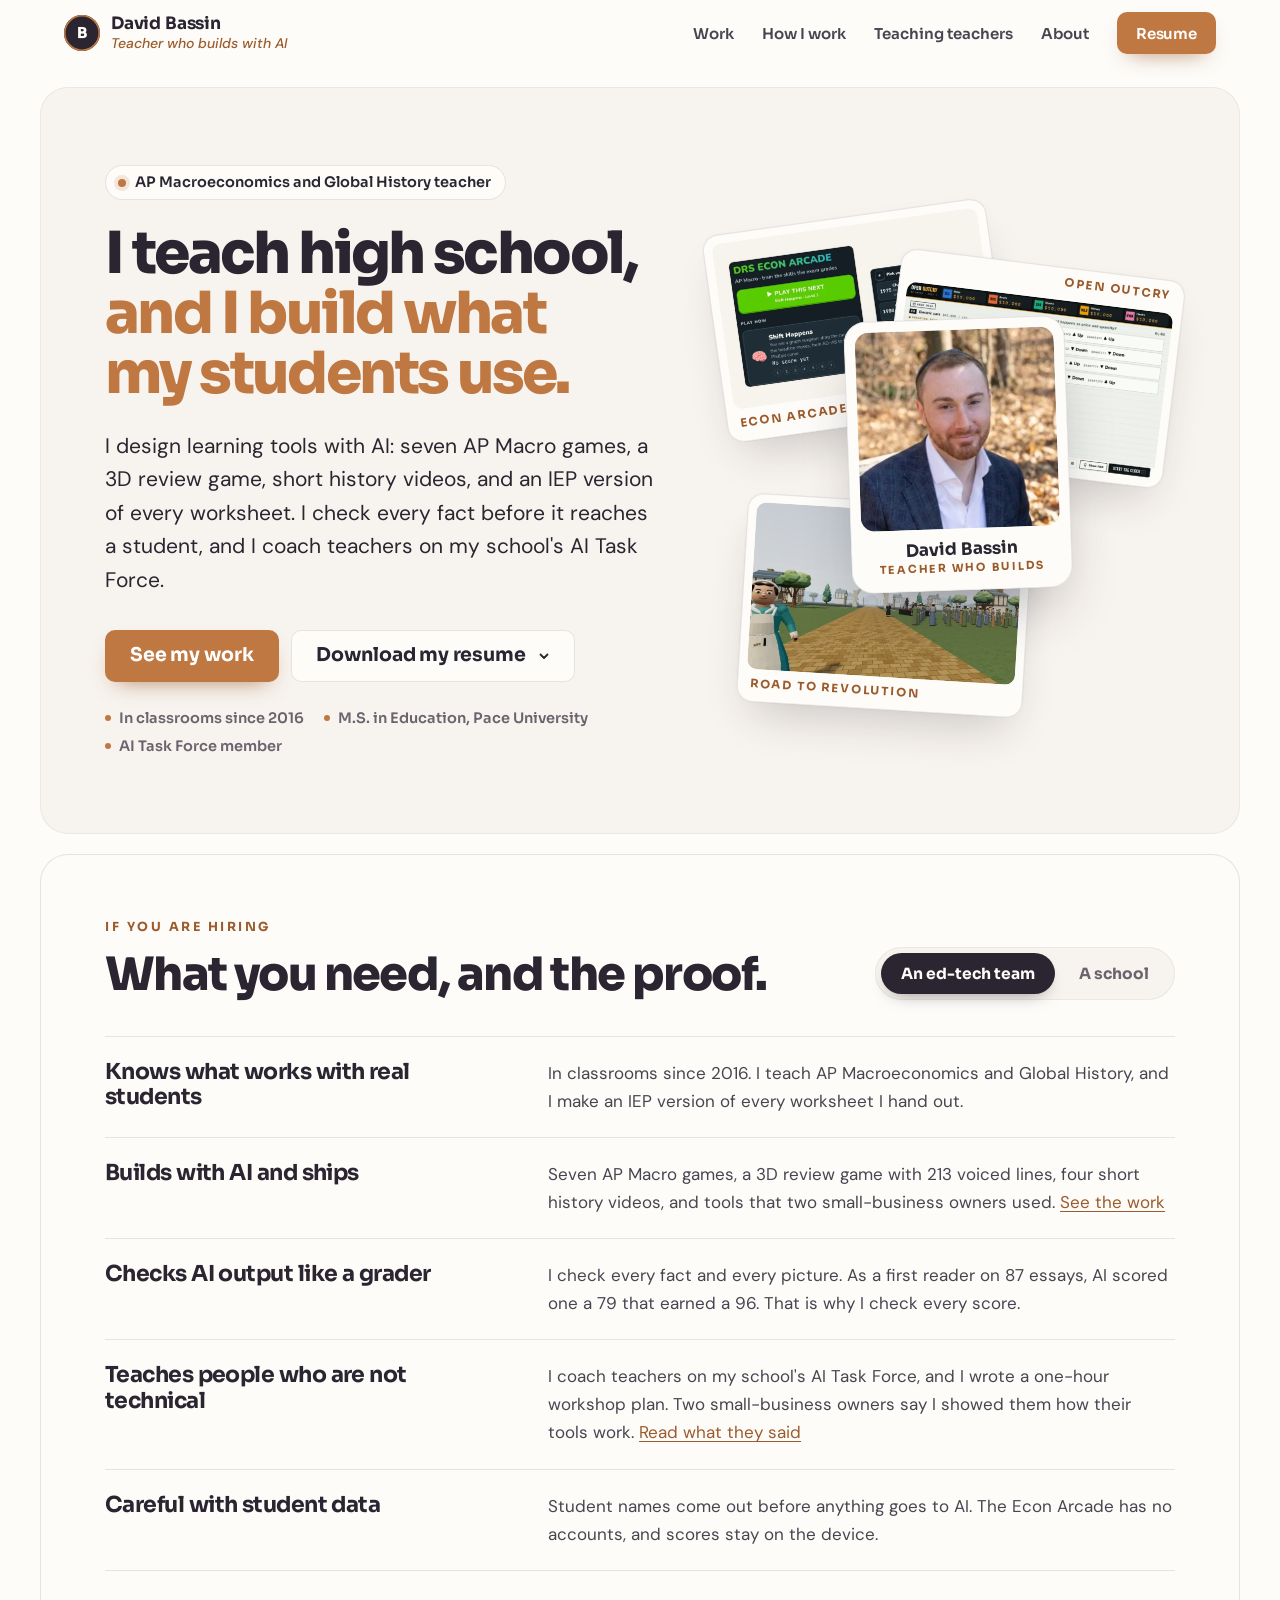
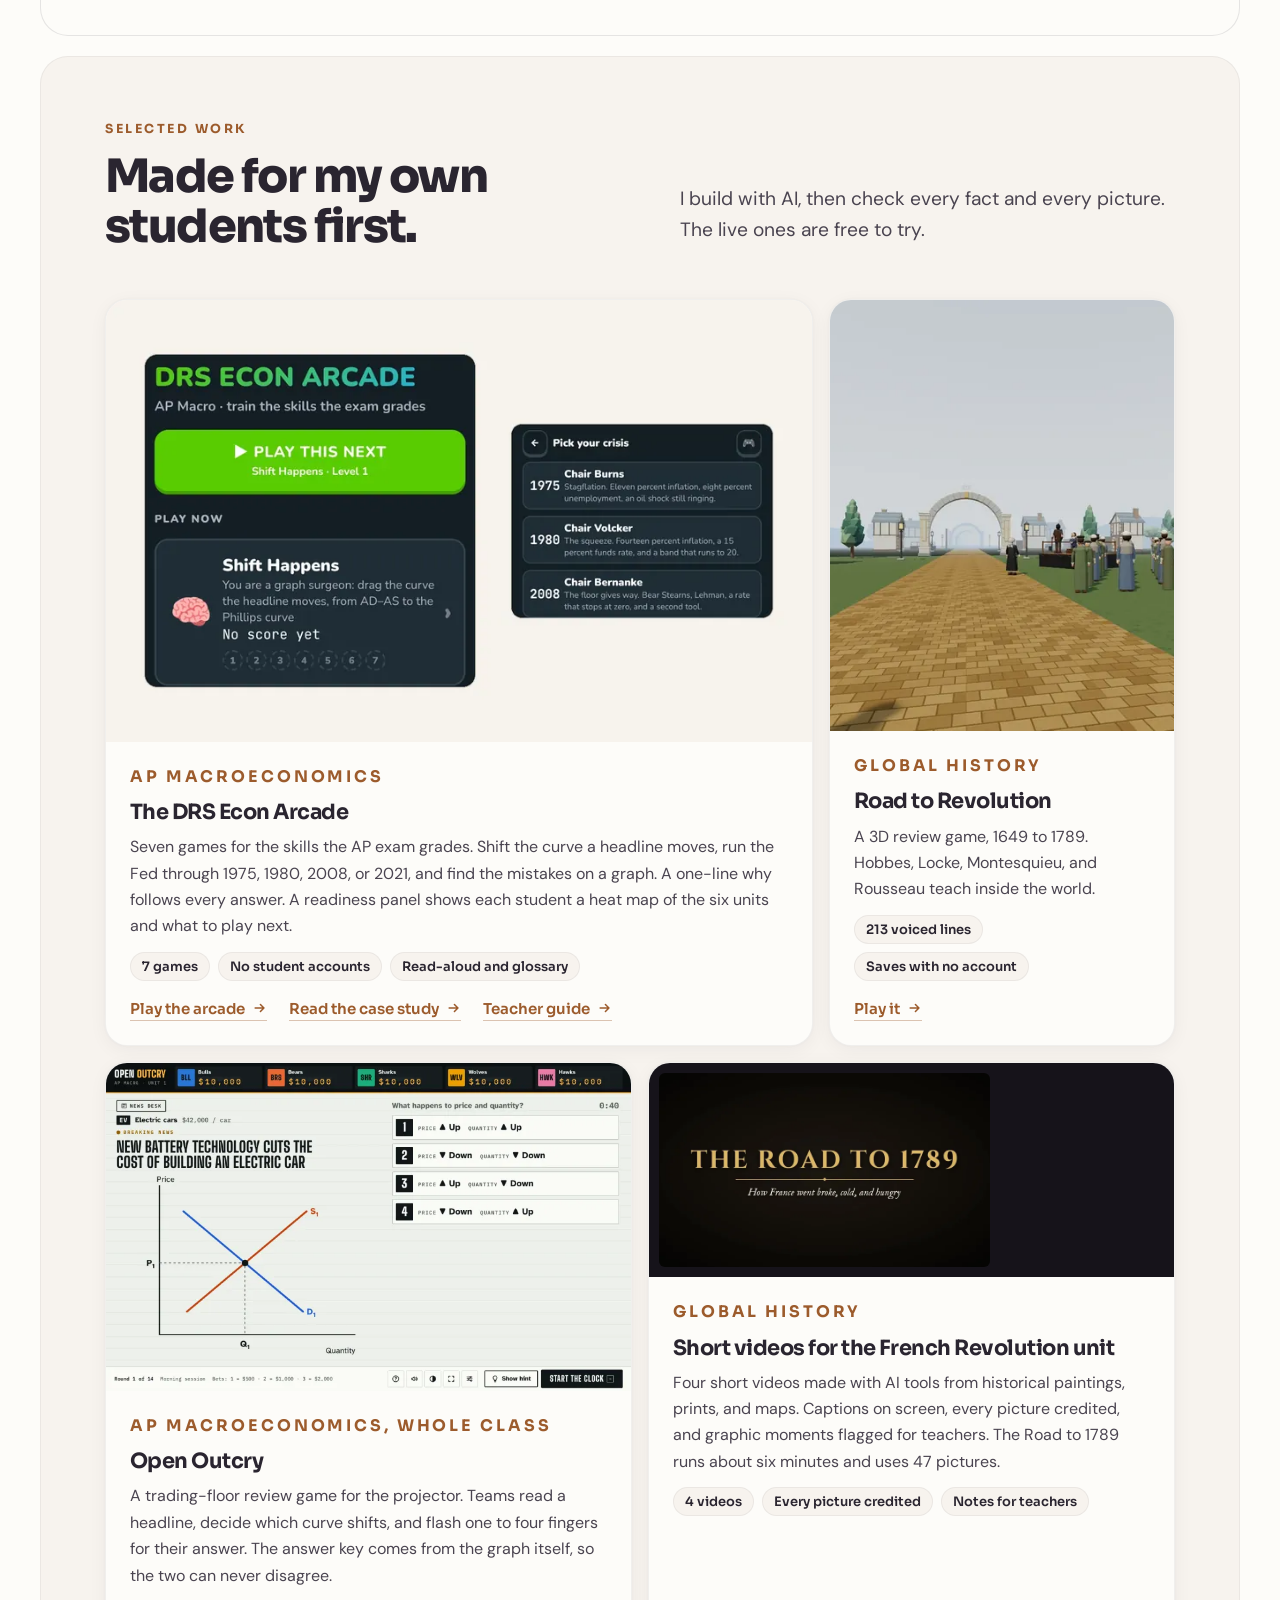
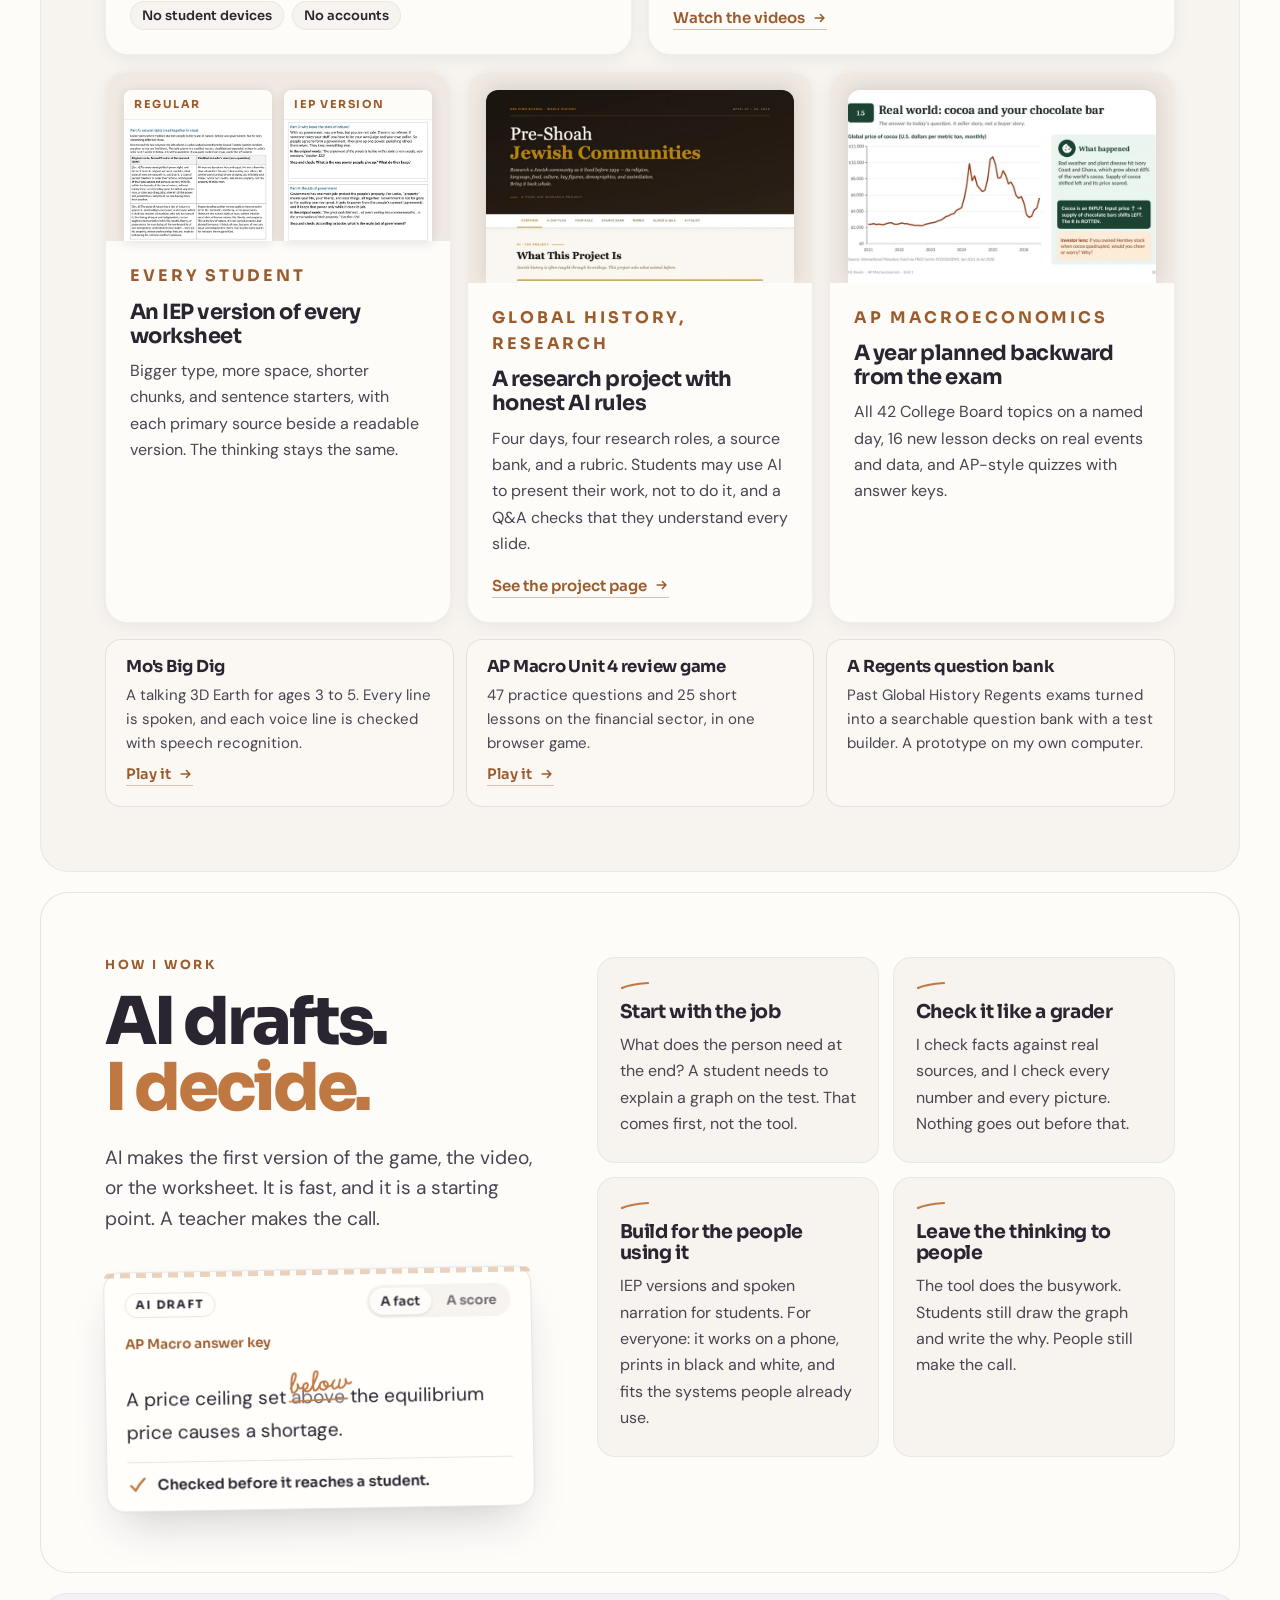
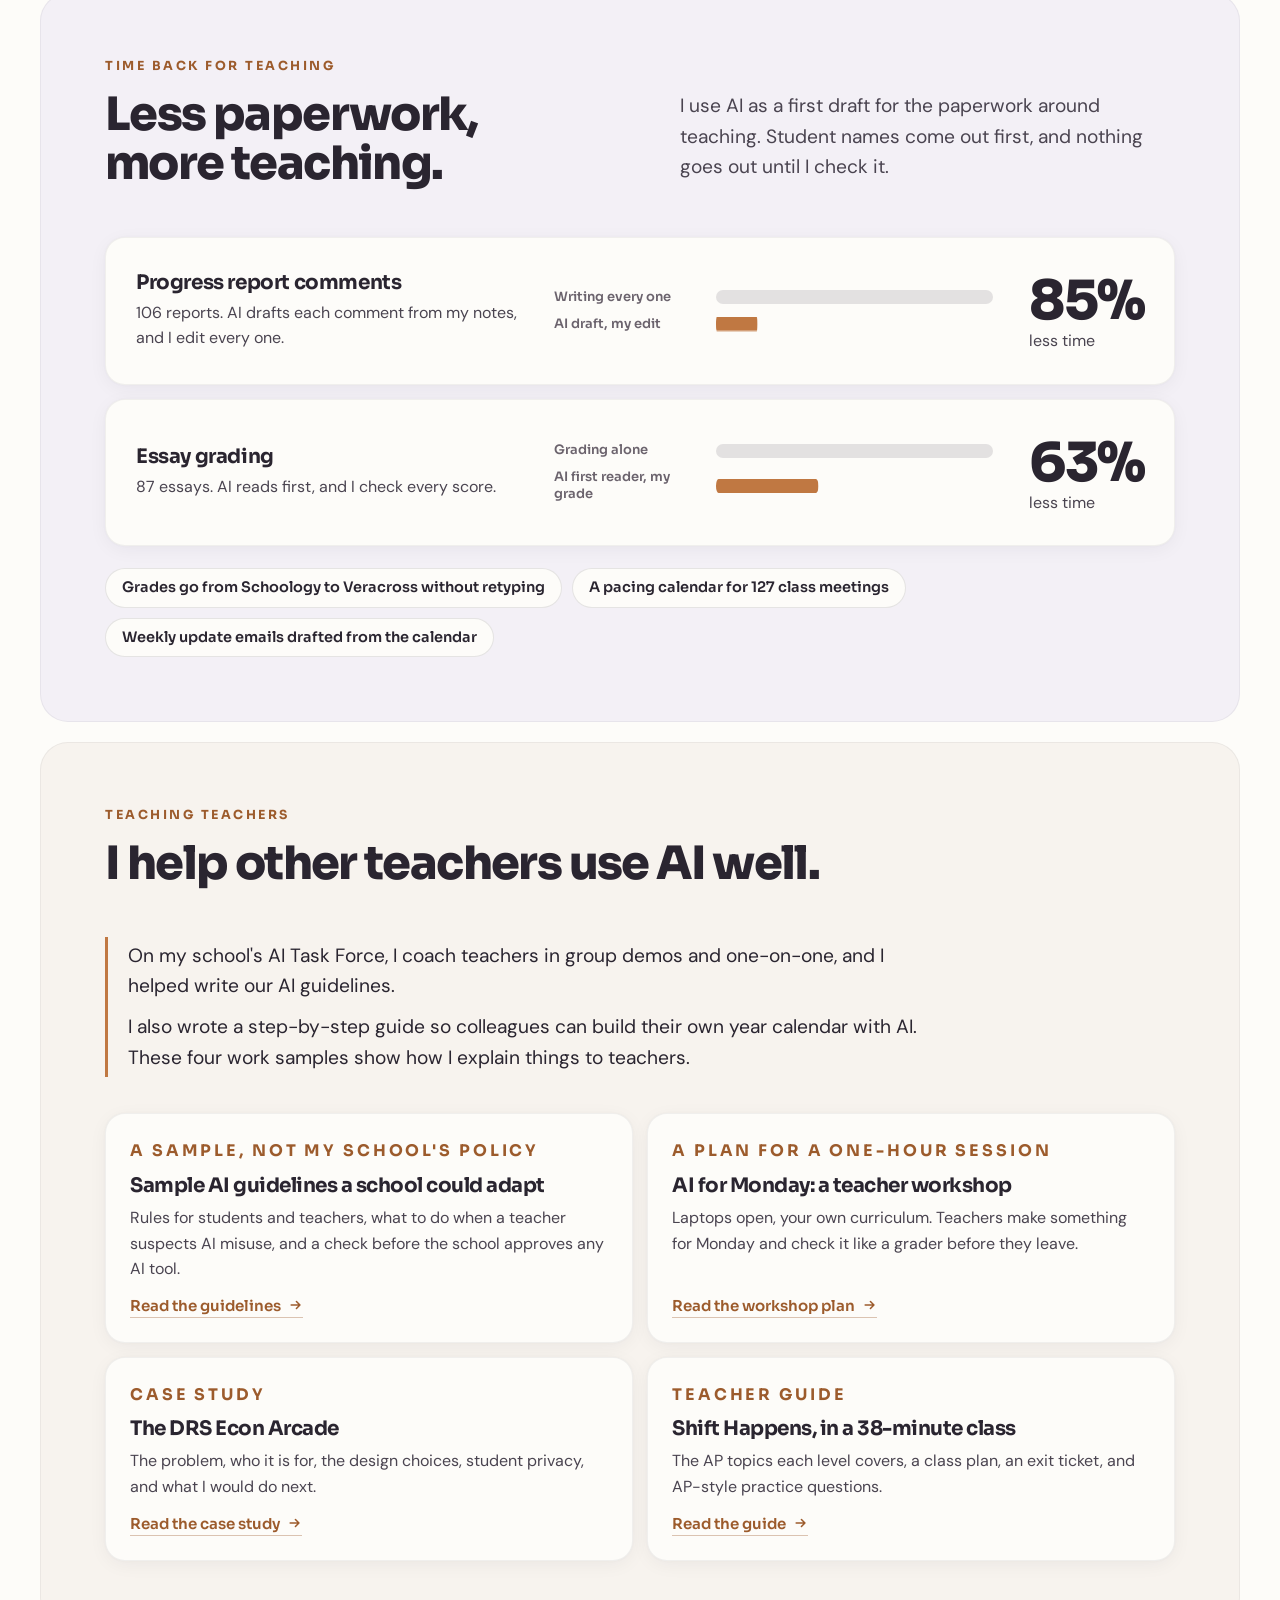
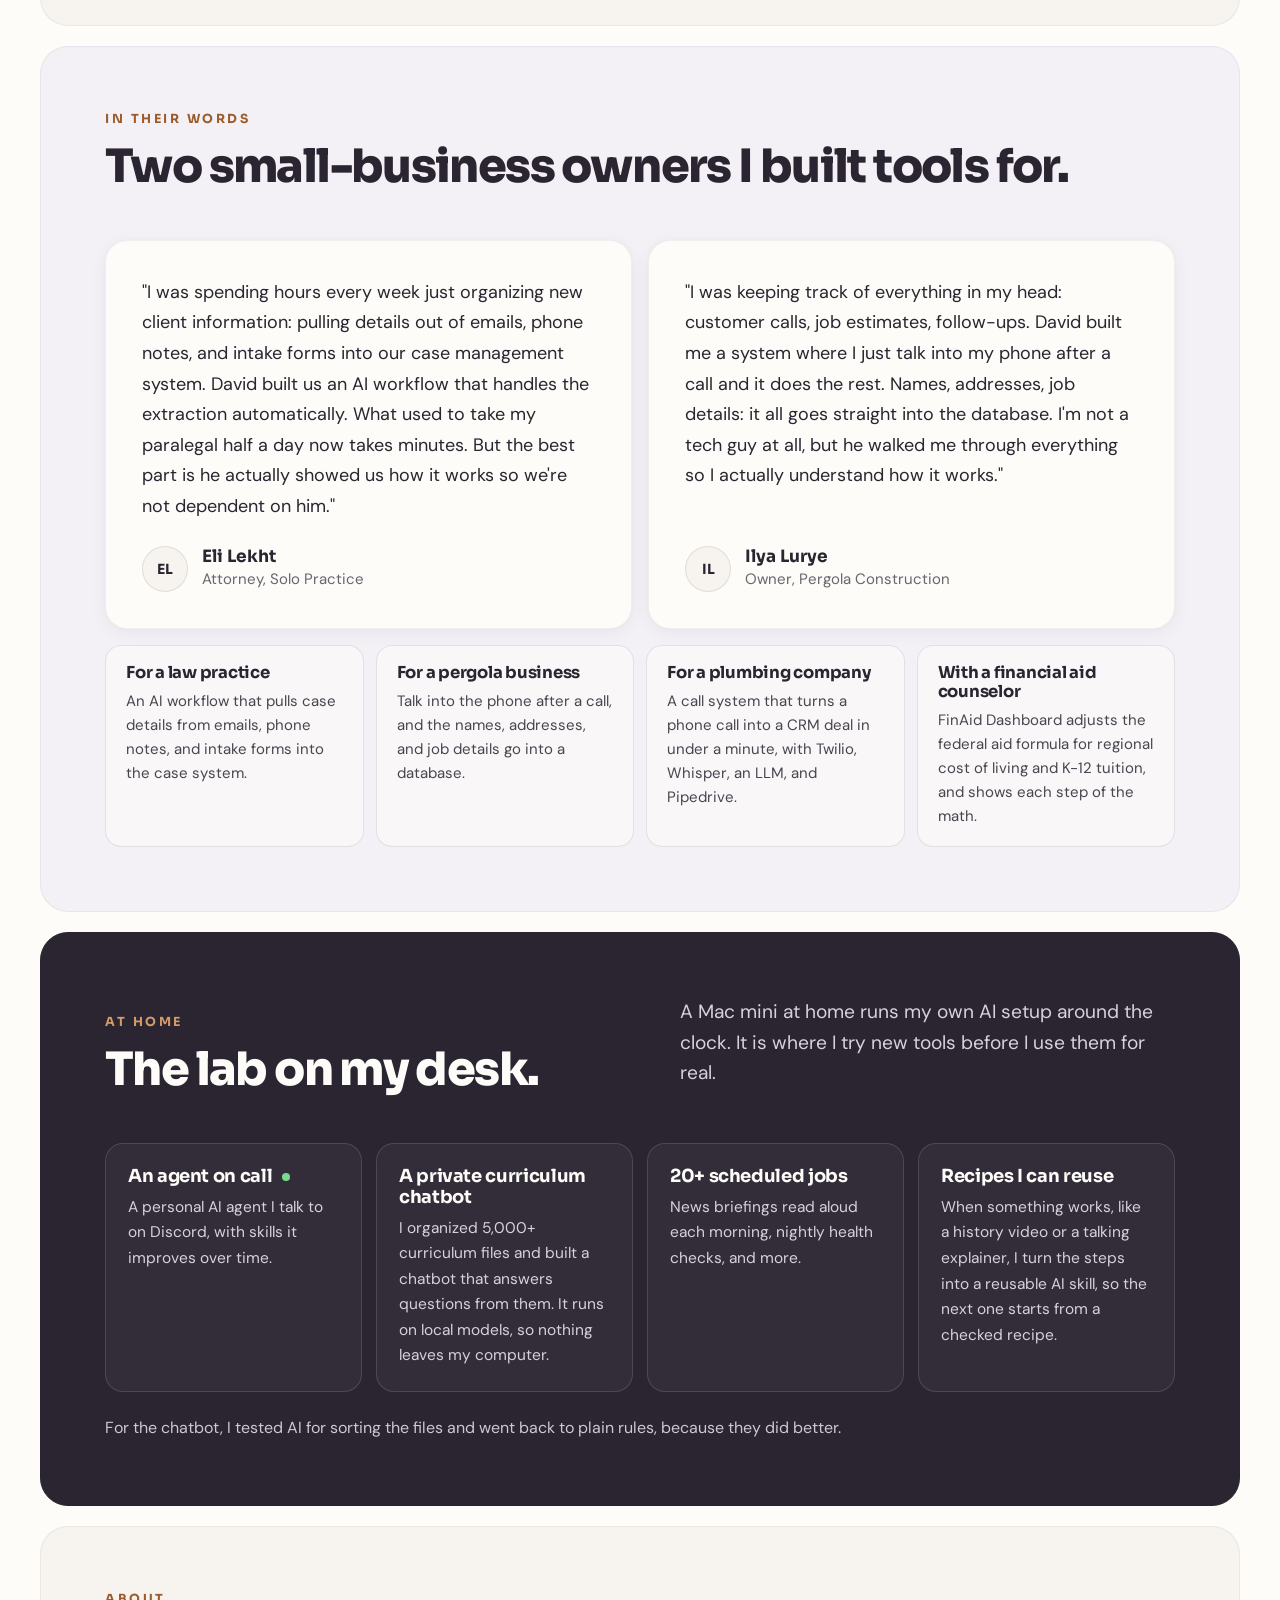
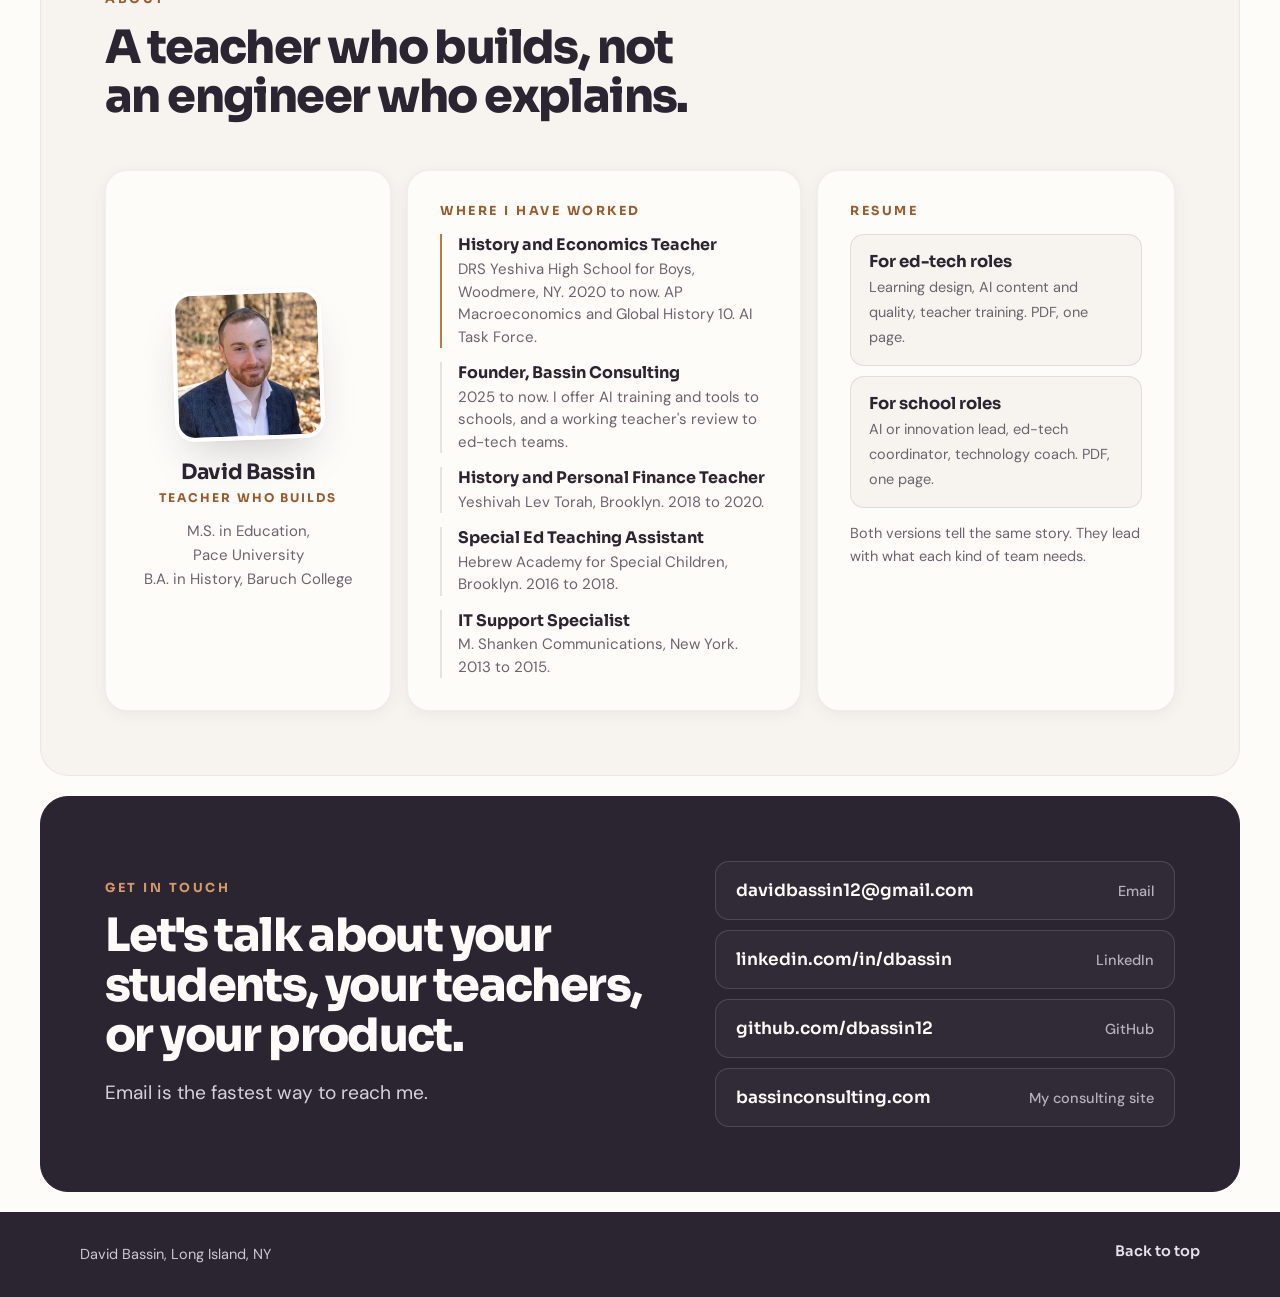
==== commit 47834f3a: "Bring back the April look for the portfolio, built for hiring - Hero: fanned cards of real work behi" ====
--- a/index.html
+++ b/index.html
@@ -4,867 +4,850 @@
 <meta charset="utf-8">
 <meta name="viewport" content="width=device-width, initial-scale=1">
 <title>David Bassin | Teacher who builds learning tools with AI</title>
-<meta name="description" content="David Bassin teaches AP Macroeconomics and Global History and builds the learning tools his students use, made with AI and checked by him.">
+<meta name="description" content="David Bassin teaches AP Macroeconomics and Global History and builds learning tools with AI: review games, short history videos, IEP worksheets, and time savers for teachers. He checks every fact before it reaches a student.">
 <meta name="author" content="David Bassin">
 <link rel="canonical" href="https://dbassin12.github.io/">
 <meta property="og:type" content="website">
 <meta property="og:url" content="https://dbassin12.github.io/">
 <meta property="og:title" content="David Bassin | Teacher who builds learning tools with AI">
-<meta property="og:description" content="I teach AP Macro and history, and I build the learning tools my students use.">
+<meta property="og:description" content="I teach high school, and I build what my students use. Games, videos, and IEP worksheets made with AI and checked by a teacher.">
 <meta property="og:image" content="https://dbassin12.github.io/img/social-card.png">
 <meta name="twitter:card" content="summary_large_image">
-<meta name="theme-color" content="#2A2530">
+<meta name="theme-color" content="#FDFCF9">
+<script type="application/ld+json">
+{
+  "@context": "https://schema.org",
+  "@type": "Person",
+  "name": "David Bassin",
+  "jobTitle": "History and Economics Teacher",
+  "url": "https://dbassin12.github.io/",
+  "email": "davidbassin12@gmail.com",
+  "alumniOf": ["Pace University", "Baruch College"],
+  "sameAs": ["https://www.linkedin.com/in/dbassin/", "https://github.com/dbassin12", "https://www.bassinconsulting.com/"]
+}
+</script>
 <link rel="icon" href="data:image/svg+xml,<svg xmlns='http://www.w3.org/2000/svg' viewBox='0 0 32 32'><circle cx='16' cy='16' r='15' fill='%232A2530'/><circle cx='16' cy='16' r='13' fill='none' stroke='%23C07842' stroke-width='1.5'/><text x='16' y='21' font-size='16' font-weight='800' font-family='sans-serif' text-anchor='middle' fill='%23FDFCF9'>B</text></svg>" type="image/svg+xml">
+<script>document.documentElement.className+=' js'</script>
 <link rel="preconnect" href="https://fonts.googleapis.com">
 <link rel="preconnect" href="https://fonts.gstatic.com" crossorigin>
-<link href="https://fonts.googleapis.com/css2?family=Sora:wght@600;700&family=DM+Sans:ital,wght@0,400;0,500;1,400&display=swap" rel="stylesheet">
+<link href="https://fonts.googleapis.com/css2?family=Sora:wght@600;700;800&family=DM+Sans:ital,wght@0,400;0,500;0,600;0,700;1,400;1,500&display=swap" rel="stylesheet">
 <style>
-/* ---------- tokens ---------- */
+@font-face{font-family:"Sora Fallback";src:local("Arial Bold"),local("Arial-BoldMT"),local("Liberation Sans Bold");font-weight:600 800;size-adjust:106.3%;ascent-override:91.3%;descent-override:27.3%;line-gap-override:0%}
+@font-face{font-family:"DM Sans Fallback";src:local("Arial"),local("ArialMT"),local("Liberation Sans");font-weight:400 500;size-adjust:103.7%;ascent-override:95.5%;descent-override:29.9%;line-gap-override:0%}
+*,*::before,*::after{box-sizing:border-box}
 :root{
-  --cream:#FDFCF9; --linen:#F7F3EE; --plum:#2A2530; --plum-2:#3A3341;
-  --copper:#C07842; --copper-light:#D49A68;
-  --copper-ink:#9C5B2C; /* copper for small text: passes AA on cream, linen and lavender */
-  --driftwood:#8E857E; --lavender:#F3F0F6; --ink:#4A4450;
-  --line:#E6DDD2; --line-2:#D8CCBE; --line-lav:#DDD4E4; --line-dark:rgba(255,255,255,.14);
-  --display:'Sora','DM Sans',ui-sans-serif,system-ui,sans-serif;
-  --body:'DM Sans',ui-sans-serif,system-ui,sans-serif;
-  --wrap:1200px; --pad:24px;
-  --r-sm:10px; --r-md:12px; --r-lg:16px;
-  --ease:cubic-bezier(.2,.7,.2,1);
-  --lift:0 1px 2px rgba(42,37,48,.05),0 24px 48px -28px rgba(42,37,48,.30);
-  --sec:clamp(76px,8.5vw,124px);
+  --cream:#FDFCF9; --linen:#F7F3EE; --plum:#2A2530; --plum-2:#3A3342; --copper:#C07842; --copper-light:#D49A68; --copper-ink:#9C5B2C;
+  --lavender:#F3F0F6; --ink:#4A4450; --muted:#6B636D; --line:rgba(42,37,48,.11); --line-soft:rgba(42,37,48,.06);
+  --display:'Sora','Sora Fallback',ui-sans-serif,system-ui,sans-serif; --body:'DM Sans','DM Sans Fallback',ui-sans-serif,system-ui,sans-serif;
+  --shadow:0 4px 20px -2px rgba(42,37,48,.06),0 0 3px rgba(42,37,48,.03);
+  --shadow-lift:0 24px 46px -16px rgba(42,37,48,.22),0 0 4px rgba(42,37,48,.04);
+  --ease:cubic-bezier(.16,1,.3,1); --page:1200px;
 }
-
-/* ---------- base ---------- */
-*{box-sizing:border-box}
-html{scroll-behavior:smooth;-webkit-text-size-adjust:100%;scroll-padding-top:56px}
-body{margin:0;background:var(--cream);color:var(--plum);font-family:var(--body);font-size:17px;line-height:1.65;-webkit-font-smoothing:antialiased;-moz-osx-font-smoothing:grayscale}
+html{-webkit-text-size-adjust:100%;scroll-behavior:smooth;scroll-padding-top:88px}
+body{margin:0;background:var(--cream);color:var(--ink);font:400 17px/1.7 var(--body);-webkit-font-smoothing:antialiased;text-rendering:optimizeLegibility}
+@media (min-width:720px){body{font-size:18px}}
 img{max-width:100%;height:auto;display:block}
 a{color:inherit}
-::selection{background:#F0DCCB;color:var(--plum)}
-:focus-visible{outline:2px solid var(--copper-ink);outline-offset:3px;border-radius:6px}
-.wrap{max-width:var(--wrap);margin:0 auto;padding:0 var(--pad)}
-h1,h2,h3{font-family:var(--display);color:var(--plum);margin:0;text-wrap:balance}
-h2{font-size:clamp(30px,3.6vw,46px);font-weight:700;line-height:1.1;letter-spacing:-.03em}
-h3{font-size:19px;font-weight:700;line-height:1.3;letter-spacing:-.012em}
-p{margin:0 0 1em}
-p,li,dd,figcaption{text-wrap:pretty}
-.label{font-family:var(--display);font-weight:600;font-size:12.5px;line-height:1.4;letter-spacing:.2em;text-transform:uppercase;color:var(--copper-ink);margin:0 0 18px}
-.lede{font-size:clamp(17.5px,1.4vw,20px);line-height:1.6;color:var(--ink);max-width:38em}
-.muted{color:var(--ink)}
+h1,h2,h3,h4{font-family:var(--display);color:var(--plum);margin:0;font-weight:700;letter-spacing:-.02em;line-height:1.15}
+h1,h2{text-wrap:balance}
+p,ul,ol,figure,blockquote{margin:0}
+ul,ol{padding:0;list-style:none}
+::selection{background:rgba(192,120,66,.2);color:var(--plum)}
+:focus-visible{outline:2.5px solid var(--copper);outline-offset:3px;border-radius:6px}
+[hidden]{display:none!important}
+.vh{position:absolute!important;width:1px;height:1px;overflow:hidden;clip:rect(0 0 0 0);clip-path:inset(50%);white-space:nowrap}
 .nw{white-space:nowrap}
-.vh{position:absolute!important;width:1px;height:1px;padding:0;margin:-1px;overflow:hidden;clip:rect(0 0 0 0);white-space:nowrap;border:0}
-.skip{position:fixed;left:-999px;top:8px;background:var(--plum);color:var(--cream);padding:10px 16px;border-radius:var(--r-sm);z-index:60;font-family:var(--display);font-weight:600;font-size:15px}
-.skip:focus{left:12px}
-.skip:focus-visible{outline-color:var(--copper-light)}
-
-/* ---------- nav ---------- */
-.nav{position:sticky;top:0;z-index:50;background:var(--plum);color:var(--cream);border-bottom:1px solid var(--line-dark);transition:transform .35s var(--ease)}
-.nav.tuck{transform:translateY(-101%)}
-.nav .wrap{display:flex;align-items:center;justify-content:space-between;gap:16px;height:56px}
-.wordmark{font-family:var(--display);font-weight:700;letter-spacing:.28em;font-size:14px;text-decoration:none;color:var(--cream);white-space:nowrap;display:inline-flex;align-items:center;min-height:44px}
-.nav ul{list-style:none;margin:0;padding:0;display:flex;gap:30px;align-items:center}
-.nav ul a{font-family:var(--display);font-size:14px;font-weight:600;text-decoration:none;color:#E2DBE6;white-space:nowrap;display:inline-flex;align-items:center;min-height:44px;position:relative;transition:color .2s}
-.nav ul a:not(.navbtn)::after{content:"";position:absolute;left:0;right:0;bottom:8px;height:1.5px;border-radius:2px;background:var(--copper-light);transform:scaleX(0);transform-origin:left;transition:transform .35s var(--ease)}
-.nav ul a:hover,.nav ul a.on{color:#fff}
-.nav ul a:hover::after,.nav ul a.on::after{transform:scaleX(1)}
-.nav .navbtn{min-height:36px;padding:0 16px;border-radius:8px;background:var(--copper-light);color:var(--plum);transition:background-color .2s}
-.nav .navbtn:hover{background:var(--cream);color:var(--plum)}
-.nav :focus-visible,.lab :focus-visible,.foot :focus-visible{outline-color:var(--copper-light)}
-
-/* ---------- buttons and links ---------- */
-.btns{display:flex;flex-wrap:wrap;gap:12px;margin-top:34px}
-.btn{display:inline-flex;align-items:center;justify-content:center;min-height:52px;padding:0 26px;border-radius:var(--r-sm);font-family:var(--display);font-weight:600;font-size:16.5px;letter-spacing:-.005em;text-decoration:none;white-space:nowrap;border:1.5px solid transparent;transition:background-color .2s,border-color .2s,color .2s,transform .25s var(--ease)}
-.btn:hover{transform:translateY(-1px)}
-.btn-primary{background:var(--plum);color:var(--cream)}
-.btn-primary:hover{background:var(--plum-2)}
-.btn-ghost{border-color:rgba(42,37,48,.26);color:var(--plum)}
-.btn-ghost:hover{border-color:var(--plum);background:var(--linen)}
-.textlink{display:inline-block;padding:10px 0;font-family:var(--display);font-weight:600;font-size:15.5px;line-height:24px;color:var(--plum);text-decoration:underline;text-decoration-color:var(--copper);text-decoration-thickness:1.5px;text-underline-offset:6px;transition:color .2s,text-decoration-color .2s,text-underline-offset .25s var(--ease)}
-.textlink:hover{color:var(--copper-ink);text-underline-offset:4px}
-.links{display:flex;flex-wrap:wrap;gap:0 30px}
-
-/* ---------- hero ---------- */
-.hero{padding:clamp(52px,7.5vw,108px) 0 clamp(56px,6vw,88px)}
-.hero h1{font-size:clamp(36px,4.9vw,66px);font-weight:700;line-height:1.06;letter-spacing:-.035em;max-width:16.5em}
-/* Pen underline: wrap any short phrase in <span class="pen-u"> to move it. */
-.pen-u{position:relative;white-space:nowrap}
-.pen-u::after{content:"";position:absolute;left:-.03em;right:-.05em;bottom:-.07em;height:.26em;pointer-events:none;background:url("data:image/svg+xml,%3Csvg xmlns='http://www.w3.org/2000/svg' viewBox='0 0 200 12' preserveAspectRatio='none' fill='none' stroke='%23C07842' stroke-width='2.3' stroke-linecap='round'%3E%3Cpath d='M3 8.8C42 6.3 96 4.6 142 4.9C166 5.1 184 6.3 197 5.3'/%3E%3C/svg%3E") 0 0/100% 100% no-repeat}
-.hero-grid{display:grid;grid-template-columns:minmax(0,1.05fr) minmax(0,1fr);gap:clamp(40px,7vw,112px);align-items:start;margin-top:clamp(28px,3.4vw,48px)}
-.hero .lede{margin:0;max-width:31em}
-.plan{background:var(--cream);border:1px solid var(--line);border-radius:var(--r-lg);padding:24px 28px 20px;box-shadow:var(--lift);max-width:500px;width:100%;justify-self:end}
-.plan-head{display:flex;align-items:baseline;justify-content:space-between;gap:12px;border-bottom:1.5px solid var(--copper);padding-bottom:14px;margin-bottom:2px}
-.plan-head h2{font-size:21px;letter-spacing:-.015em}
-.plan-head span{font-size:16px;color:var(--ink);white-space:nowrap}
-.plan ol{list-style:none;margin:0;padding:0}
-.plan li{border-bottom:1px solid var(--line)}
-.plan li:last-child{border-bottom:0}
-.plan a{display:grid;grid-template-columns:20px minmax(0,1fr) auto;align-items:center;column-gap:14px;min-height:54px;padding:9px 0;text-decoration:none;font-size:17px;font-weight:500;line-height:1.4}
-.plan a::before{content:"";width:20px;height:20px;background:url("data:image/svg+xml,%3Csvg xmlns='http://www.w3.org/2000/svg' viewBox='0 0 20 20' fill='none' stroke='%23C07842' stroke-width='2.2' stroke-linecap='round' stroke-linejoin='round'%3E%3Cpath d='M3.5 10.8C5.3 12.3 6.7 13.8 8 15.6C10.4 10.9 13.5 7 17 3.6'/%3E%3C/svg%3E") center/20px 20px no-repeat}
-.plan .item{text-wrap:balance;transition:color .2s}
-.plan a:hover .item{color:var(--copper-ink)}
-.plan .time{font-family:var(--display);font-size:12.5px;font-weight:600;color:var(--ink);border:1px solid var(--line-2);border-radius:999px;padding:3px 10px;white-space:nowrap}
-.plan .time.exit{background:var(--plum);color:var(--cream);border-color:var(--plum)}
-.plan-note{font-size:16px;color:var(--ink);margin:14px 0 0}
-
-/* by the numbers */
-.tally{list-style:none;margin:clamp(56px,6.5vw,88px) 0 0;padding:0;display:grid;grid-template-columns:repeat(6,minmax(0,1fr));border-top:1px solid var(--line)}
-.tally li+li{border-left:1px solid var(--line)}
-.tally a{display:block;height:100%;padding:22px 18px 6px;text-decoration:none}
-.tally li:first-child a{padding-left:0}
-.tally .n{display:block;font-family:var(--display);font-weight:600;font-size:clamp(28px,2.7vw,38px);line-height:1.1;letter-spacing:-.035em;font-variant-numeric:tabular-nums;color:var(--plum);white-space:nowrap}
-.tally .n small{font-size:.5em;letter-spacing:0;color:var(--ink)}
-.tally .t{display:block;margin-top:8px;font-size:16px;line-height:1.4;color:var(--ink);text-wrap:balance;transition:color .2s}
-.tally a:hover .t{color:var(--plum);text-decoration:underline;text-decoration-color:var(--copper);text-underline-offset:4px}
-
-/* ---------- sections ---------- */
-section{padding:var(--sec) 0}
-.alt{background:var(--linen)}
-.section-head{max-width:760px;margin-bottom:clamp(40px,5vw,64px)}
-.section-head .lede{margin:20px 0 0}
-@media (min-width:1100px){
-  .wrap>.section-head{max-width:none;display:grid;grid-template-columns:minmax(0,1.12fr) minmax(0,1fr);grid-template-rows:1fr auto;column-gap:72px;align-items:end}
-  .wrap>.section-head .label{grid-column:1;grid-row:1;align-self:end}
-  .wrap>.section-head h2{grid-column:1;grid-row:2}
-  .wrap>.section-head .lede{grid-column:2;grid-row:1 / span 2;align-self:end;margin:0;padding-bottom:4px}
+.skip{position:absolute;left:12px;top:-64px;z-index:100;background:var(--plum);color:var(--cream);padding:10px 16px;border-radius:10px;font:600 15px var(--display);text-decoration:none}
+.skip:focus{top:12px}
+
+/* nav */
+.nav{position:sticky;top:0;z-index:50;background:rgba(253,252,249,.9);-webkit-backdrop-filter:saturate(1.3) blur(10px);backdrop-filter:saturate(1.3) blur(10px);border-bottom:1px solid transparent;transition:border-color .3s,box-shadow .3s}
+.nav.scrolled{border-bottom-color:var(--line-soft);box-shadow:0 10px 30px -24px rgba(42,37,48,.45)}
+.nav-in{max-width:var(--page);margin:0 auto;padding:12px clamp(16px,3vw,24px);display:flex;align-items:center;justify-content:space-between;gap:16px}
+.brand{display:flex;align-items:center;gap:11px;text-decoration:none;flex:none}
+.mark{width:36px;height:36px;border-radius:50%;background:var(--plum);box-shadow:inset 0 0 0 1.6px var(--copper);display:grid;place-items:center;color:var(--cream);font:800 15px var(--display);flex:none}
+.brand-name{display:block;font:700 17px/1.2 var(--display);letter-spacing:-.01em;color:var(--plum)}
+.brand-tag{display:block;font:italic 500 14px/1.3 var(--body);color:var(--copper-ink)}
+.links{display:flex;align-items:center;gap:clamp(16px,2.2vw,28px)}
+.links a{font:600 15px var(--display);color:var(--ink);text-decoration:none;transition:color .2s}
+.links a:not(.btn):hover{color:var(--copper-ink)}
+.menu-btn{display:none;font:600 15px var(--display);color:var(--plum);background:var(--linen);border:1px solid var(--line);border-radius:10px;padding:9px 14px;cursor:pointer}
+@media (max-width:899px){
+  .menu-btn{display:inline-flex}
+  .links{position:absolute;left:12px;right:12px;top:calc(100% + 6px);flex-direction:column;align-items:stretch;gap:6px;background:var(--cream);border:1px solid var(--line);border-radius:18px;padding:12px;box-shadow:var(--shadow-lift);display:none}
+  .links.open{display:flex}
+  .links a:not(.btn){display:block;padding:12px 14px;border-radius:10px;background:var(--linen)}
+  .links .btn{display:flex;margin-top:6px;min-height:50px;font-size:17px}
 }
 
-figure{margin:0}
-.shot{border-radius:var(--r-md);overflow:hidden;border:1px solid var(--line);background:var(--linen);isolation:isolate}
-.shot img{width:100%}
-figcaption{font-size:16px;line-height:1.5;color:var(--ink);margin-top:12px}
-
-/* feature rows */
-.feature{display:grid;grid-template-columns:minmax(0,1.3fr) minmax(0,1fr);gap:clamp(40px,5.5vw,80px);align-items:start}
-.feature + .feature{margin-top:clamp(72px,8vw,112px)}
-.feature.flip{grid-template-columns:minmax(0,1fr) minmax(0,1.3fr)}
-.feature.flip .feature-text{order:-1}
-.feature-text h3,.macro-row h3{font-size:clamp(23px,2.1vw,28px);line-height:1.2;letter-spacing:-.022em;margin-bottom:14px}
-.feature-text{padding-top:2px}
-.facts{list-style:none;padding:0;margin:20px 0 14px;display:flex;flex-wrap:wrap;gap:8px}
-.facts li{font-family:var(--display);font-size:13px;font-weight:600;line-height:1.3;color:var(--ink);border:1px solid var(--line-2);border-radius:999px;padding:6px 12px}
-.note{font-size:16px;color:var(--ink);border-left:2px solid var(--copper);padding:2px 0 2px 16px;margin:4px 0 1em}
-.macro-row{margin-top:clamp(72px,8vw,112px);padding-top:clamp(56px,6vw,80px);border-top:1px solid var(--line);display:grid;grid-template-columns:minmax(0,1fr) minmax(0,1.15fr);gap:clamp(40px,5vw,72px);align-items:center}
-
-/* videos */
-.films{display:grid;grid-template-columns:repeat(3,minmax(0,1fr));gap:40px 28px}
-.film{display:flex;flex-direction:column}
-.film h3{margin-top:20px;font-size:20px}
-.film .len,.film-wide .len{font-family:var(--display);font-size:13px;font-weight:600;letter-spacing:.01em;color:var(--copper-ink);margin:4px 0 0}
-.film-wide .len{margin:-4px 0 12px}
-.film p{margin:10px 0 14px;color:var(--ink);font-size:16.5px}
-.film .textlink{margin-top:auto;align-self:flex-start}
-.poster img{transition:transform 1.1s var(--ease)}
-.film-wide{margin-top:clamp(64px,7vw,96px);display:grid;grid-template-columns:minmax(0,1.15fr) minmax(0,1fr);gap:clamp(36px,5vw,72px);align-items:center}
-.film-wide h3{font-size:clamp(23px,2.1vw,28px);letter-spacing:-.022em;margin-bottom:12px}
-.how-made{list-style:none;padding:0;margin:clamp(64px,7vw,96px) 0 0;display:grid;grid-template-columns:repeat(4,minmax(0,1fr));gap:28px}
-.how-made li,.lab-grid>div{position:relative;border-top:1px solid var(--line);padding-top:20px;font-size:16px;color:var(--ink)}
-.how-made li::before,.lab-grid>div::before{content:"";position:absolute;left:0;top:-1px;width:28px;height:2px;background:var(--copper)}
-.how-made strong{display:block;font-family:var(--display);font-weight:600;color:var(--plum);font-size:16.5px;letter-spacing:-.01em;margin-bottom:6px}
-
-/* lessons */
-.unit-grid{display:grid;grid-template-columns:minmax(0,1.1fr) minmax(0,1fr);gap:clamp(40px,5.5vw,80px);align-items:start}
-.unit-grid>div:first-child{min-width:0}
-.unit-grid .section-head{margin-bottom:24px}
-.sheets{display:grid;grid-template-columns:1fr 1fr;gap:16px;align-items:start;position:sticky;top:96px}
-.sheets figcaption{grid-column:1/-1;margin-top:4px}
-.tag{display:inline-block;font-family:var(--display);font-size:12.5px;font-weight:600;line-height:1.3;padding:5px 12px;border-radius:999px;background:var(--plum);color:var(--cream);margin-bottom:10px}
-.tag.light{background:transparent;color:var(--plum);border:1px solid var(--line-2)}
-.checks{list-style:none;padding:0;margin:8px 0 0}
-.checks li{position:relative;padding-left:32px;margin-bottom:12px}
-.checks li::before{content:"";position:absolute;left:0;top:.2em;width:20px;height:20px;background:url("data:image/svg+xml,%3Csvg xmlns='http://www.w3.org/2000/svg' viewBox='0 0 20 20' fill='none' stroke='%23C07842' stroke-width='2' stroke-linecap='round' stroke-linejoin='round'%3E%3Cpath d='M3.5 10.8C5.3 12.3 6.7 13.8 8 15.6C10.4 10.9 13.5 7 17 3.6'/%3E%3C/svg%3E") center/18px 18px no-repeat}
-.slide-fig{margin-top:32px}
+/* buttons and links */
+.btn{display:inline-flex;align-items:center;justify-content:center;gap:10px;min-height:52px;padding:0 24px;border-radius:10px;font:700 19px/1.1 var(--display);letter-spacing:-.01em;text-decoration:none;border:1.5px solid transparent;cursor:pointer;transition:transform .3s var(--ease),background-color .2s,border-color .2s,box-shadow .3s var(--ease)}
+.btn-primary{background:var(--copper);color:#fff;box-shadow:0 10px 22px -12px rgba(156,91,44,.8)}
+.btn-primary:hover{background:#B26C38;transform:translateY(-2px);box-shadow:0 16px 28px -14px rgba(156,91,44,.9)}
+.btn-ghost{background:var(--cream);color:var(--plum);border-color:var(--line)}
+.btn-ghost:hover{border-color:var(--copper);color:var(--copper-ink);transform:translateY(-2px)}
+.links .btn{min-height:42px;font-size:15px;padding:0 18px;color:#fff}
+.tl{display:inline-flex;align-items:center;gap:8px;font:600 16px var(--display);color:var(--copper-ink);text-decoration:none;border-bottom:1.5px solid rgba(156,91,44,.35);padding-bottom:2px;transition:border-color .2s}
+.tl::after{content:"";width:14px;height:14px;flex:none;background:url("data:image/svg+xml,%3Csvg xmlns='http://www.w3.org/2000/svg' viewBox='0 0 16 16' fill='none' stroke='%239C5B2C' stroke-width='1.8' stroke-linecap='round' stroke-linejoin='round'%3E%3Cpath d='M2.5 8h10M8.5 4l4 4-4 4'/%3E%3C/svg%3E") center/contain no-repeat;transition:transform .3s var(--ease)}
+.tl:hover{border-color:var(--copper-ink)}
+.tl:hover::after{transform:translateX(3px)}
+.tl.dl::after{transform:rotate(90deg)}
+.tl.dl:hover::after{transform:rotate(90deg) translateX(3px)}
+
+/* resume menu */
+.resume-menu{position:relative}
+.resume-menu summary{list-style:none}
+.resume-menu summary::-webkit-details-marker{display:none}
+.resume-menu summary::after{content:"";width:12px;height:12px;margin-left:2px;background:url("data:image/svg+xml,%3Csvg xmlns='http://www.w3.org/2000/svg' viewBox='0 0 12 12' fill='none' stroke='%232A2530' stroke-width='1.8' stroke-linecap='round' stroke-linejoin='round'%3E%3Cpath d='M2.5 4.5 6 8l3.5-3.5'/%3E%3C/svg%3E") center/contain no-repeat;transition:transform .3s var(--ease)}
+.resume-menu[open] summary::after{transform:rotate(180deg)}
+.pop{position:absolute;left:0;top:calc(100% + 8px);z-index:20;min-width:272px;background:var(--cream);border:1px solid var(--line);border-radius:16px;box-shadow:var(--shadow-lift);padding:8px;display:grid;gap:4px}
+.pop a{display:grid;gap:2px;padding:12px 14px;border-radius:10px;text-decoration:none;transition:background-color .2s}
+.pop a:hover{background:var(--linen)}
+.pop strong{font:700 16px var(--display);color:var(--plum)}
+.pop span{font-size:14.5px;color:var(--muted)}
+
+/* panels */
+main{padding:clamp(10px,2vw,20px) clamp(10px,2vw,20px) 0}
+.panel{max-width:var(--page);margin:0 auto clamp(12px,2vw,20px);border-radius:28px;background:var(--linen);border:1px solid var(--line-soft);padding:clamp(30px,5vw,64px) clamp(20px,5vw,64px)}
+.panel.is-cream{background:var(--cream);border-color:var(--line)}
+.panel.is-lav{background:var(--lavender)}
+.panel.is-dark{background:var(--plum);border-color:var(--plum);color:#E6E0EA}
+.label{font:700 12.5px/1.4 var(--display);letter-spacing:.2em;text-transform:uppercase;color:var(--copper-ink);margin-bottom:14px}
+.is-dark .label{color:var(--copper-light)}
+.is-dark h2,.is-dark h3{color:var(--cream)}
+h2{font-size:clamp(30px,4.2vw,46px);font-weight:800;letter-spacing:-.035em;line-height:1.08}
+.sub{font-size:clamp(17px,1.5vw,19.5px);line-height:1.6;color:var(--ink);max-width:40em}
+.is-dark .sub{color:#D8D1DD}
+.head{margin-bottom:clamp(30px,4vw,48px)}
+.head .sub{margin-top:18px}
+.head-2{display:grid;gap:18px;margin-bottom:clamp(30px,4vw,48px)}
+@media (min-width:900px){.head-2{grid-template-columns:1.05fr 1fr;align-items:end;gap:56px}.head-2 .sub{padding-bottom:6px}}
+
+/* hero */
+.hero{display:grid;gap:clamp(40px,5vw,56px);padding-top:clamp(36px,6vw,80px);padding-bottom:clamp(36px,6vw,80px)}
+@media (min-width:960px){.hero{grid-template-columns:minmax(0,1.2fr) minmax(0,1fr);align-items:center}}
+.pill{display:inline-flex;align-items:center;gap:9px;background:var(--cream);border:1px solid var(--line);border-radius:999px;padding:7px 14px 7px 12px;font:600 14.5px/1.35 var(--display);color:var(--plum)}
+.pill i{flex:none;width:8px;height:8px;border-radius:50%;background:var(--copper);box-shadow:0 0 0 4px rgba(192,120,66,.16)}
+.hero h1{margin-top:24px;font-size:clamp(40px,4.9vw,58px);font-weight:800;letter-spacing:-.045em;line-height:1.03}
+.hero h1 .l2{display:block;color:var(--copper)}
+.hero .lede{margin-top:26px;font-size:clamp(18px,1.7vw,21px);line-height:1.6;color:var(--plum);max-width:32em}
+.ctas{display:flex;flex-wrap:wrap;gap:12px;margin-top:32px}
+.creds{display:flex;flex-wrap:wrap;gap:8px 20px;margin-top:26px;font:600 14.5px/1.4 var(--display);color:var(--muted)}
+.creds li{display:flex;align-items:center;gap:8px}
+.creds li::before{content:"";width:6px;height:6px;border-radius:50%;background:var(--copper)}
+
+/* the fanned deck of real work behind the photo */
+.deck{--px:-44%;position:relative;width:min(100%,500px);height:500px;margin:0 auto}
+.dk{position:absolute;width:62%;background:var(--cream);border:1px solid var(--line);border-radius:16px;padding:8px 8px 0;box-shadow:var(--shadow-lift);text-decoration:none;transition:transform .7s var(--ease),box-shadow .4s var(--ease);z-index:1}
+.dk img{border-radius:10px;aspect-ratio:16/10;object-fit:cover;width:100%}
+.dk span{display:block;padding:8px 4px 10px;font:700 11.5px/1.2 var(--display);letter-spacing:.16em;text-transform:uppercase;color:var(--copper-ink)}
+.dk-1{left:0;top:6px;transform:rotate(-8deg)}
+.dk-2{right:0;top:54px;transform:rotate(7deg)}
+.dk-3{left:6%;bottom:0;transform:rotate(3.5deg);z-index:2}
+.dk-2{display:flex;flex-direction:column-reverse;padding:0 8px 8px}
+.dk-2 span{text-align:right}
+.dk:hover,.dk:focus-visible{z-index:4;box-shadow:0 30px 60px -18px rgba(42,37,48,.35)}
+.dk-1:hover,.dk-1:focus-visible{transform:rotate(-3deg) translateY(-8px) scale(1.03)}
+.dk-2:hover,.dk-2:focus-visible{transform:rotate(3deg) translateY(-8px) scale(1.03)}
+.dk-3:hover,.dk-3:focus-visible{transform:rotate(0deg) translateY(-8px) scale(1.03)}
+.deck .photo{position:absolute;left:50%;top:50%;width:48%;margin:0;transform:translate(var(--px),-52%) rotate(-2deg);z-index:3;background:var(--cream);border:1px solid var(--line);border-radius:22px;padding:10px 10px 12px;box-shadow:0 30px 60px -20px rgba(42,37,48,.38)}
+.deck .photo img{border-radius:14px;aspect-ratio:1/1;object-fit:cover;width:100%}
+.deck .photo figcaption{text-align:center;padding-top:10px}
+.deck .photo strong{display:block;font:700 17px var(--display);color:var(--plum)}
+.deck .photo span{display:block;font:700 11px/1.6 var(--display);letter-spacing:.16em;text-transform:uppercase;color:var(--copper-ink)}
+@media (max-width:520px){.deck{height:390px}.dk span{font-size:10px;letter-spacing:.12em;padding:6px 2px 8px}.deck .photo{width:42%;padding:8px 8px 10px}.deck .photo strong{font-size:15px}.deck{--px:-24%}.deck .photo span{font-size:9.5px;letter-spacing:.08em;white-space:nowrap}.dk{width:64%}}
+@media (prefers-reduced-motion:no-preference){
+  .js .deck:not(.dealt) .dk{transform:translate(var(--fx,0),var(--fy,0)) rotate(0deg) scale(.86);opacity:0}
+  .js .deck .dk{transition:transform 1s var(--ease),opacity .6s ease,box-shadow .4s var(--ease)}
+  .js .deck.dealt .dk-1{transition-delay:.15s}
+  .js .deck.dealt .dk-2{transition-delay:.3s}
+  .js .deck.dealt .dk-3{transition-delay:.45s}
+  .js .deck .photo{opacity:0;transform:translate(var(--px),-46%) rotate(-6deg);transition:transform 1s var(--ease),opacity .6s ease}
+  .js .deck.dealt .photo{opacity:1;transform:translate(var(--px),-52%) rotate(-2deg)}
+}
+.dk-1{--fx:22%;--fy:30%}.dk-2{--fx:-22%;--fy:22%}.dk-3{--fx:16%;--fy:-24%}
+
+/* hiring lens */
+.lens-top{display:flex;flex-wrap:wrap;align-items:end;justify-content:space-between;gap:20px;margin-bottom:clamp(26px,3vw,36px)}
+.seg{display:inline-flex;gap:4px;background:var(--linen);border:1px solid var(--line-soft);border-radius:999px;padding:5px}
+.seg button{font:700 15.5px/1 var(--display);color:var(--muted);background:none;border:0;border-radius:999px;padding:13px 20px;cursor:pointer;transition:background-color .25s,color .25s,box-shadow .25s}
+.seg button[aria-selected="true"]{background:var(--plum);color:var(--cream);box-shadow:0 8px 18px -10px rgba(42,37,48,.6)}
+.needs{display:grid;border-top:1px solid var(--line)}
+.needs li{display:grid;gap:8px;padding:22px 0;border-bottom:1px solid var(--line)}
+@media (min-width:900px){.needs li{grid-template-columns:minmax(0,.9fr) minmax(0,1.4fr);gap:40px;align-items:baseline}}
+.needs h3{font-size:clamp(19px,1.8vw,22px);letter-spacing:-.025em}
+
+.needs p{font-size:17px;line-height:1.65}
+.needs a{color:var(--copper-ink);text-underline-offset:3px;text-decoration-thickness:1px}
+@media (prefers-reduced-motion:no-preference){
+  .js .needs.swap li{animation:rowin .6s var(--ease) both;animation-delay:calc(var(--n,0) * 60ms)}
+}
+@keyframes rowin{from{opacity:0;transform:translateY(10px)}}
+
+/* the check: an AI draft, graded */
+.check{width:100%;max-width:440px;background:#FFFEFB;border:1px solid var(--line);border-radius:18px;box-shadow:var(--shadow-lift);padding:16px 20px 16px;position:relative;z-index:2;transform:rotate(-1deg)}
+.check::before{content:"";position:absolute;left:0;right:0;top:0;height:5px;border-radius:18px 18px 0 0;background:repeating-linear-gradient(90deg,rgba(192,120,66,.55) 0 10px,transparent 10px 16px);opacity:.6}
+.check-top{display:flex;align-items:center;justify-content:space-between;gap:10px}
+.tag{font:700 11.5px/1 var(--display);letter-spacing:.16em;text-transform:uppercase;color:var(--plum);border:1px solid var(--line);border-radius:999px;padding:6px 10px}
+.tabs{display:flex;gap:4px;background:var(--linen);border-radius:999px;padding:3px}
+.tabs button{font:600 13px/1 var(--display);color:var(--muted);background:none;border:0;border-radius:999px;padding:7px 11px;cursor:pointer;transition:background-color .2s,color .2s}
+.tabs button[aria-selected="true"]{background:var(--cream);color:var(--plum);box-shadow:0 1px 3px rgba(42,37,48,.12)}
+.ex-kind{font:600 13.5px var(--display);color:var(--copper-ink);margin-top:14px}
+.ex-text{font-size:19px;line-height:1.75;color:var(--plum);padding-top:30px;min-height:96px}
+.ex-score{font:700 26px var(--display);letter-spacing:-.01em}
+.ex-score .of{font:500 16px var(--body);color:var(--muted)}
+.ok{display:flex;align-items:center;gap:10px;margin-top:12px;padding-top:12px;border-top:1px solid var(--line);font:600 14.5px var(--display);color:var(--plum)}
+.ok svg{flex:none;width:20px;height:20px;fill:none;stroke:var(--copper);stroke-width:2.2;stroke-linecap:round;stroke-linejoin:round;overflow:visible}
+.fix{position:relative;display:inline-block;white-space:nowrap}
+.fix del{text-decoration:none;color:var(--plum);transition:color .4s}
+.fix .strike{position:absolute;left:-6%;top:47%;width:112%;height:.42em;overflow:visible;fill:none;stroke:var(--copper);stroke-width:2;stroke-linecap:round;pointer-events:none}
+.fix ins{position:absolute;left:50%;bottom:66%;transform:translateX(-46%) rotate(-5deg);text-decoration:none;pointer-events:none}
+.fix .hand{display:block;width:3.4em;height:auto;overflow:visible;fill:none;stroke:var(--copper);stroke-width:2.1;stroke-linecap:round;stroke-linejoin:round}
+.fix.num .hand{width:1.7em}
+.fix.num ins{bottom:72%;transform:translateX(-30%) rotate(-6deg)}
+.ex.done del{color:var(--muted)}
+.js .check .strike path,.js .check .hand path,.js .check .ok path{stroke-dasharray:1 1;stroke-dashoffset:1}
+.js .check .ok span{opacity:0;transition:opacity .4s ease}
+.check .ex.play .strike path{animation:pen .32s var(--ease) .35s forwards}
+.check .ex.play .hand path:nth-child(1){animation:pen .2s linear .75s forwards}
+.check .ex.play .hand path:nth-child(2){animation:pen .24s linear .95s forwards}
+.check .ex.play .hand path:nth-child(3){animation:pen .16s linear 1.19s forwards}
+.check .ex.play .hand path:nth-child(4){animation:pen .18s linear 1.35s forwards}
+.check .ex.play .ok path{animation:pen .34s var(--ease) 1.65s forwards}
+.check .ex.play .ok span{opacity:1;transition-delay:1.75s}
+.check .ex.static .strike path,.check .ex.static .hand path,.check .ex.static .ok path{stroke-dashoffset:0;animation:none}
+.check .ex.static .ok span{opacity:1}
+@keyframes pen{to{stroke-dashoffset:0}}
 
 /* how I work */
-.how{background:var(--lavender)}
-.how-grid{display:grid;grid-template-columns:minmax(0,.9fr) minmax(0,1.1fr);gap:clamp(48px,7vw,104px);align-items:start}
-.how h2{font-size:clamp(40px,4.8vw,64px);line-height:1.02;letter-spacing:-.04em}
-.how h2 .ln{display:inline-block}
-.steps{list-style:none;padding:0;margin:0;counter-reset:s}
-.steps li{counter-increment:s;display:grid;grid-template-columns:32px 1fr;gap:20px;padding:24px 0;border-top:1px solid var(--line-lav)}
-.steps li:first-child{border-top:0;padding-top:4px}
-.steps li::before{content:counter(s);font-family:var(--display);font-weight:600;font-size:13.5px;width:32px;height:32px;border-radius:50%;display:grid;place-items:center;border:1.5px solid var(--copper);color:var(--plum);background:var(--cream)}
-.steps h3{font-size:18px;margin:4px 0 4px}
-.steps p{margin:0;color:var(--ink)}
-.taskforce{margin:32px 0 0;font-size:17px;color:var(--ink);border-left:2px solid var(--copper);padding:2px 0 2px 16px}
-.samples{margin-top:28px;display:grid;justify-items:start}
-.samples-head{font-family:var(--display);font-weight:600;font-size:12.5px;letter-spacing:.2em;text-transform:uppercase;color:var(--copper-ink);margin:0 0 2px}
-
-/* grading example */
-.grade{margin:36px 0 0;background:var(--cream);border:1px solid var(--line-lav);border-radius:var(--r-lg);box-shadow:var(--lift);padding:18px 24px 18px;max-width:460px}
-.grade-tag{display:inline-block;font-family:var(--display);font-size:12px;font-weight:600;letter-spacing:.16em;text-transform:uppercase;color:var(--ink);border:1px solid var(--line-2);border-radius:999px;padding:4px 10px;margin:0}
-.grade-kind{font-family:var(--display);font-size:13px;font-weight:600;color:var(--copper-ink);margin:16px 0 0}
-.grade-text{font-size:18px;line-height:1.7;color:var(--plum);margin:0;padding-top:30px}
-.fix{position:relative;display:inline-block;line-height:1.2}
-.fix del{text-decoration:none;color:var(--ink)}
-.fix ins{text-decoration:none;position:absolute;left:50%;bottom:96%;transform:translateX(-46%);width:3.4em}
-.fix svg{display:block;overflow:visible;fill:none;stroke:var(--copper);stroke-linecap:round;stroke-linejoin:round}
-.fix .strike{position:absolute;left:-3%;width:107%;top:47%;height:.5em;transform:translateY(-50%)}
-.fix .hand{width:100%;height:auto}
-.grade-ok{display:flex;align-items:center;gap:10px;margin:16px 0 0;padding-top:14px;border-top:1px solid var(--line);font-family:var(--display);font-size:14.5px;font-weight:600;color:var(--plum)}
-.grade-ok svg{flex:none;width:20px;height:20px;fill:none;stroke:var(--copper);stroke-width:2.2;stroke-linecap:round;stroke-linejoin:round;overflow:visible}
-
-/* paperwork */
-.paper{display:grid;grid-template-columns:minmax(0,1.3fr) minmax(0,1fr);gap:clamp(36px,5vw,64px);align-items:start}
-.paper h3{margin-top:22px;font-size:20px}
-.paper p{color:var(--ink);margin-top:8px}
-.small-list{display:grid;gap:14px}
-.small-list div{background:var(--cream);border:1px solid var(--line);border-radius:var(--r-lg);padding:20px 24px}
-.small-list h3{font-size:17.5px;margin:0 0 6px}
-.small-list p{margin:0;color:var(--ink);font-size:16px}
-
-/* outside the classroom: call flow */
-.callflow{background:var(--cream);border:1px solid var(--line);border-radius:var(--r-lg);box-shadow:var(--lift);padding:26px 26px 10px;display:grid;grid-template-columns:minmax(0,1fr) auto;align-items:center;column-gap:12px}
-.flow{grid-column:1/-1;list-style:none;margin:0;padding:0;display:grid;gap:20px}
-.flow li{position:relative;display:grid;grid-template-columns:32px minmax(0,1fr);gap:14px;align-items:start}
-.flow li:not(:last-child)::before{content:"";position:absolute;left:15.25px;top:38px;bottom:-16px;width:1.5px;border-radius:2px;background:var(--copper);opacity:.45;transform-origin:top}
-.flow .num{position:relative;z-index:1;width:32px;height:32px;border-radius:50%;border:1.5px solid var(--copper);display:grid;place-items:center;font-family:var(--display);font-weight:600;font-size:13.5px;color:var(--plum);background:var(--cream)}
-.flow .step-title{font-family:var(--display);font-weight:600;font-size:16px;line-height:1.35;margin:5px 0 10px;color:var(--plum)}
-.flow .quote{margin:0;font-style:italic;color:var(--ink);font-size:16px;line-height:1.55;background:var(--linen);border-radius:var(--r-md);padding:12px 16px}
-.flow .quote .line{display:block}
-.flow .quote .line+.line{margin-top:8px}
-.flow .quote b{font-style:normal;font-family:var(--display);font-weight:600;font-size:14px;color:var(--plum);margin-right:2px}
-.fields{display:grid;grid-template-columns:auto minmax(0,1fr);gap:6px 18px;margin:0;font-size:16px;line-height:1.5;background:var(--linen);border-radius:var(--r-md);padding:12px 16px}
-.fields dt{font-family:var(--display);font-weight:600;font-size:14.5px;line-height:1.65}
-.fields dd{margin:0;color:var(--ink)}
-.deal{margin:0;background:var(--plum);color:var(--cream);border-radius:var(--r-md);padding:12px 16px;font-family:var(--display);font-weight:600;font-size:15px;line-height:1.5}
-.deal span{color:var(--copper-light);white-space:nowrap}
-.callflow figcaption{margin:16px 0 8px}
-.replay{font-family:var(--display);font-size:14px;font-weight:600;color:var(--plum);background:none;border:0;border-radius:6px;padding:0 6px;min-height:44px;cursor:pointer;text-decoration:underline;text-decoration-color:var(--copper);text-decoration-thickness:1.5px;text-underline-offset:5px}
-.replay:hover{color:var(--copper-ink)}
-
-/* little kids */
-.little{display:grid;grid-template-columns:minmax(0,1fr) minmax(0,1fr);gap:16px 28px;align-items:start}
-.little>figure{grid-column:1;grid-row:1}
-.little .stack{display:contents}
-.little .stack figure{grid-column:2;grid-row:1}
-.little .stack .links{grid-column:1;grid-row:2}
-
-/* lab */
-.lab{background:var(--plum);color:#EDE8F0}
-.lab h2{color:var(--cream)}
-.lab .lede{color:#D9D2DE}
-.lab .label{color:var(--copper-light)}
-.lab-grid{display:grid;grid-template-columns:repeat(4,minmax(0,1fr));gap:28px}
-.lab-grid>div{border-top-color:var(--line-dark)}
-.lab-grid>div::before{background:var(--copper-light)}
-.lab-grid h3{color:var(--cream);font-size:17.5px;margin-bottom:8px}
-.lab-grid p{margin:0;font-size:16px;color:#D9D2DE}
-.live{position:relative;display:inline-block;width:7px;height:7px;margin-left:10px;border-radius:50%;background:var(--copper-light);vertical-align:.18em}
-.live::after{content:"";position:absolute;inset:0;border-radius:50%;background:var(--copper-light);opacity:0}
+.method{display:grid;gap:clamp(30px,5vw,64px)}
+@media (min-width:960px){.method{grid-template-columns:minmax(0,.85fr) minmax(0,1.15fr);align-items:start}}
+.method h2{font-size:clamp(40px,5.4vw,66px);letter-spacing:-.045em;line-height:1}
+.method h2 span{display:block}
+.method h2 span+span{color:var(--copper)}
+.method .check-wrap{margin-top:34px}
+.principles{display:grid;gap:14px}
+@media (min-width:640px){.principles{grid-template-columns:1fr 1fr}}
+.principles li{background:var(--linen);border-radius:18px;padding:22px 22px 24px;border:1px solid var(--line-soft)}
+.principles h3{font-size:19px;letter-spacing:-.02em}
+.principles p{margin-top:8px;font-size:16px;line-height:1.65}
+.mark-line{display:block;width:30px;height:12px;margin-bottom:10px;overflow:visible;fill:none;stroke:var(--copper);stroke-width:2.2;stroke-linecap:round}
+
+/* time back */
+.tb{display:grid;gap:14px}
+.tb-row{display:grid;gap:18px;background:var(--cream);border:1px solid var(--line-soft);border-radius:20px;padding:clamp(20px,3vw,30px);box-shadow:var(--shadow)}
+@media (min-width:900px){.tb-row{grid-template-columns:minmax(0,1fr) minmax(0,1.15fr) auto;align-items:center;gap:36px}}
+.tb-row h3{font-size:20px;letter-spacing:-.02em}
+.tb-row p{margin-top:6px;font-size:16px;line-height:1.6}
+.tb-viz{display:grid;gap:10px}
+.tb-line{display:grid;grid-template-columns:150px 1fr;align-items:center;gap:12px;font:600 13px/1.3 var(--display);color:var(--muted)}
+.bar{height:14px;border-radius:999px;background:rgba(42,37,48,.12);transform-origin:left center}
+.bar.after{background:var(--copper);transform:scaleX(var(--w))}
+.js .tb-row:not(.in) .bar.after{transform:scaleX(1)}
+.tb-row.in .bar.after{transition:transform 1.4s var(--ease) .25s}
+.tb-num{font-size:16px;color:var(--ink);white-space:nowrap}
+.tb-num strong{display:block;font:800 clamp(40px,4.4vw,54px)/1 var(--display);letter-spacing:-.04em;color:var(--plum)}
+.chips{display:flex;flex-wrap:wrap;gap:10px;margin-top:22px}
+.chips li{background:var(--cream);border:1px solid var(--line);border-radius:999px;padding:9px 16px;font:600 14.5px/1.35 var(--display);color:var(--plum)}
+
+/* work bento */
+.bento{display:grid;gap:16px}
+@media (min-width:640px){.bento{grid-template-columns:repeat(2,minmax(0,1fr))}.span-4{grid-column:1/-1}}
+@media (min-width:1000px){.bento{grid-template-columns:repeat(6,minmax(0,1fr))}.span-2{grid-column:span 2}.span-3{grid-column:span 3}.span-4{grid-column:span 4}}
+.card{display:flex;flex-direction:column;background:var(--cream);border:1px solid var(--line-soft);border-radius:22px;overflow:hidden;box-shadow:var(--shadow);transition:transform .4s var(--ease),box-shadow .4s var(--ease)}
+.card:hover{transform:translateY(-4px);box-shadow:var(--shadow-lift)}
+.shot{position:relative;overflow:hidden;background:var(--plum)}
+.shot img{width:100%;aspect-ratio:16/10;object-fit:cover;transition:transform .8s var(--ease)}
+.card:hover .shot img{transform:scale(1.035)}
+.shot.light{background:#EFE9E1}
+.shot.pad{padding:18px 18px 0}
+.shot.pad img{border-radius:12px 12px 0 0;box-shadow:0 -2px 18px rgba(42,37,48,.12)}
+.card.fill .shot{flex:1 1 auto;min-height:200px}
+.card.fill .shot img{height:100%;aspect-ratio:auto}
+.card.fill .card-body{flex:0 0 auto}
+.films{display:grid;grid-template-columns:2fr 1fr;grid-template-rows:1fr 1fr;gap:8px;padding:10px;background:#16131A}
+.films img{aspect-ratio:16/9;border-radius:6px}
+.films img:first-child{grid-row:1/3;height:100%;object-fit:cover}
+.sheets{display:grid;grid-template-columns:1fr 1fr;gap:12px;padding:18px 18px 0;background:#EFE9E1}
+.sheets figure{background:#fff;border-radius:8px 8px 0 0;overflow:hidden;box-shadow:0 2px 12px rgba(42,37,48,.12)}
+.sheets img{aspect-ratio:1/0.82;object-fit:cover;object-position:top}
+.sheets figcaption{font:700 11px/1 var(--display);letter-spacing:.14em;text-transform:uppercase;color:var(--copper-ink);padding:9px 10px;background:var(--cream);border-bottom:1px solid var(--line-soft)}
+.card-body{display:flex;flex-direction:column;gap:10px;padding:22px 24px 24px;flex:1}
+.kicker{font:700 12px/1.4 var(--display);letter-spacing:.18em;text-transform:uppercase;color:var(--copper-ink)}
+.card h3{font-size:21px;letter-spacing:-.025em}
+.card p{font-size:16px;line-height:1.65}
+.facts{display:flex;flex-wrap:wrap;gap:8px;margin-top:2px}
+.facts li{font:600 13px/1 var(--display);color:var(--plum);background:var(--linen);border:1px solid var(--line-soft);border-radius:999px;padding:7px 11px}
+.card .links-row{display:flex;flex-wrap:wrap;gap:10px 22px;margin-top:auto;padding-top:8px}
+.card .tl{font-size:15px}
+.more{margin-top:16px;display:grid;gap:12px}
+@media (min-width:900px){.more{grid-template-columns:repeat(3,1fr)}}
+.more li{background:rgba(253,252,249,.6);border:1px solid var(--line);border-radius:16px;padding:18px 20px}
+.more h3{font-size:16.5px;letter-spacing:-.015em}
+.more p{margin-top:6px;font-size:15px;line-height:1.6}
+.more .tl{margin-top:10px;font-size:14.5px}
+
+/* teaching teachers */
+.samples{display:grid;gap:14px}
+@media (min-width:720px){.samples{grid-template-columns:1fr 1fr}}
+.sample{display:flex;flex-direction:column;gap:8px;background:var(--cream);border:1px solid var(--line-soft);border-radius:20px;padding:24px;box-shadow:var(--shadow);text-decoration:none;transition:transform .4s var(--ease),box-shadow .4s var(--ease)}
+.sample:hover{transform:translateY(-4px);box-shadow:var(--shadow-lift)}
+.sample .kicker{margin-bottom:2px}
+.sample h3{font-size:20px;letter-spacing:-.025em}
+.sample p{font-size:16px;line-height:1.6}
+.sample .tl{margin-top:auto;padding-top:6px;align-self:flex-start;font-size:15px}
+.tf{margin-bottom:clamp(26px,3vw,36px);border-left:3px solid var(--copper);padding:4px 0 4px 20px;max-width:46em}
+.tf p{font-size:clamp(17px,1.5vw,19.5px);line-height:1.6;color:var(--plum)}
+.tf p+p{margin-top:10px}
+
+/* in their words */
+.quotes{display:grid;gap:16px}
+@media (min-width:900px){.quotes{grid-template-columns:1fr 1fr}}
+.quote{display:flex;flex-direction:column;justify-content:space-between;gap:24px;background:var(--cream);border-radius:22px;padding:clamp(24px,3vw,36px);box-shadow:var(--shadow);border:1px solid var(--line-soft)}
+.quote blockquote p{font-size:18px;line-height:1.7;color:var(--plum)}
+.quote figcaption{display:flex;align-items:center;gap:14px}
+.ini{width:46px;height:46px;border-radius:50%;background:var(--linen);border:1px solid var(--line);display:grid;place-items:center;font:700 14px var(--display);color:var(--plum);flex:none}
+.quote strong{display:block;font:700 17px var(--display);color:var(--plum)}
+.quote figcaption span span{display:block;font-size:15px;color:var(--muted)}
+.built{display:grid;gap:12px;margin-top:16px}
+@media (min-width:640px){.built{grid-template-columns:1fr 1fr}}
+@media (min-width:1000px){.built{grid-template-columns:repeat(4,1fr)}}
+.built li{background:rgba(253,252,249,.6);border:1px solid var(--line);border-radius:16px;padding:18px 20px}
+.built h3{font-size:16.5px;letter-spacing:-.015em}
+.built p{margin-top:6px;font-size:15px;line-height:1.6}
+
+/* the lab */
+.lab-grid{display:grid;gap:14px}
+@media (min-width:640px){.lab-grid{grid-template-columns:1fr 1fr}}
+@media (min-width:1000px){.lab-grid{grid-template-columns:repeat(4,1fr)}}
+.lab-grid li{border:1px solid rgba(253,252,249,.13);background:rgba(253,252,249,.04);border-radius:18px;padding:22px}
+.lab-grid h3{font-size:18px;letter-spacing:-.02em}
+.lab-grid p{margin-top:8px;font-size:15.5px;line-height:1.65;color:#D8D1DD}
+.live{display:inline-block;width:8px;height:8px;border-radius:50%;background:#7BD88F;margin-left:10px;vertical-align:middle;box-shadow:0 0 0 0 rgba(123,216,143,.6)}
+@media (prefers-reduced-motion:no-preference){.live{animation:ping 2.4s ease-out infinite}}
+@keyframes ping{0%{box-shadow:0 0 0 0 rgba(123,216,143,.55)}70%,100%{box-shadow:0 0 0 9px rgba(123,216,143,0)}}
+.lab-note{margin-top:22px;font-size:16px;color:#CFC7D4;max-width:52em}
 
 /* about */
-.about{display:grid;grid-template-columns:300px minmax(0,1fr);gap:clamp(40px,6vw,88px);align-items:start}
-.about img{border-radius:var(--r-lg);border:1px solid var(--line)}
-.about .lede{margin:20px 0 1em}
-.about dl{display:grid;grid-template-columns:max-content minmax(0,1fr);margin:32px 0 0;font-size:16px;border-bottom:1px solid var(--line)}
-.about dt,.about dd{padding:12px 0;border-top:1px solid var(--line)}
-.about dt{font-family:var(--display);font-weight:600;font-size:15px;padding-right:32px}
-.about dd{margin:0;color:var(--ink)}
+.about{display:grid;gap:16px}
+@media (min-width:960px){.about{grid-template-columns:.8fr 1.1fr 1fr}}
+.about > div{background:var(--cream);border:1px solid var(--line-soft);border-radius:22px;padding:clamp(22px,3vw,32px);box-shadow:var(--shadow)}
+.me{text-align:center;display:flex;flex-direction:column;align-items:center;justify-content:center}
+.me img{width:150px;height:150px;border-radius:20px;object-fit:cover;border:4px solid #fff;box-shadow:var(--shadow-lift);transform:rotate(-2deg)}
+.me h3{margin-top:20px;font-size:21px}
+.me .role{font:700 12px/1.6 var(--display);letter-spacing:.16em;text-transform:uppercase;color:var(--copper-ink);margin-top:4px}
+.me .edu{margin-top:12px;font-size:15px;color:var(--muted);line-height:1.6}
+.mini{font:700 12.5px/1.4 var(--display);letter-spacing:.2em;text-transform:uppercase;color:var(--copper-ink);margin-bottom:14px}
+.jobs{display:grid;gap:14px}
+.jobs li{display:grid;gap:2px;padding-left:16px;border-left:2px solid var(--line)}
+.jobs li:first-child{border-left-color:var(--copper)}
+.jobs strong{font:700 16px/1.35 var(--display);color:var(--plum)}
+.jobs span{font-size:15px;color:var(--muted);line-height:1.5}
+.resumes{display:grid;gap:10px}
+.resumes a{display:grid;gap:3px;padding:16px 18px;border:1px solid var(--line);border-radius:14px;text-decoration:none;background:var(--linen);transition:border-color .2s,transform .3s var(--ease)}
+.resumes a:hover{border-color:var(--copper);transform:translateY(-2px)}
+.resumes strong{font:700 16.5px var(--display);color:var(--plum)}
+.resumes span{font-size:14.5px;color:var(--muted)}
+#resume .note{margin-top:14px;font-size:14.5px;line-height:1.55;color:var(--muted)}
+
+/* contact */
+.contact{display:grid;gap:clamp(26px,4vw,48px)}
+@media (min-width:960px){.contact{grid-template-columns:minmax(0,1.1fr) minmax(0,.9fr);align-items:center}}
+.contact h2{color:var(--cream)}
+.reach{display:grid;gap:10px}
+.reach a{display:flex;align-items:center;justify-content:space-between;gap:16px;padding:18px 20px;border:1px solid rgba(253,252,249,.14);border-radius:14px;text-decoration:none;color:var(--cream);font:600 17px var(--display);background:rgba(253,252,249,.03);transition:border-color .2s,background-color .2s,transform .3s var(--ease)}
+.reach a:hover{border-color:var(--copper-light);background:rgba(253,252,249,.07);transform:translateX(4px)}
+.reach a span{font:500 14.5px var(--body);color:#B9B0BF}
 
 /* footer */
-.foot{background:var(--plum);color:#EDE8F0;padding:var(--sec) 0 36px}
-.foot .label{color:var(--copper-light)}
-.foot h2{color:var(--cream);font-size:clamp(36px,4.6vw,60px);letter-spacing:-.035em}
-.foot .lede{color:#D9D2DE;margin:20px 0 0}
-.contact{display:flex;flex-wrap:wrap;gap:12px;margin-top:34px}
-.contact a{display:inline-flex;align-items:center;justify-content:center;min-height:52px;padding:0 22px;border-radius:var(--r-sm);border:1.5px solid rgba(255,255,255,.22);color:var(--cream);text-decoration:none;font-family:var(--display);font-weight:600;font-size:16px;white-space:nowrap;transition:border-color .2s,color .2s,background-color .2s,transform .25s var(--ease)}
-.contact a:hover{border-color:var(--copper-light);color:var(--copper-light);transform:translateY(-1px)}
-.contact a.mail{background:var(--copper-light);border-color:var(--copper-light);color:var(--plum)}
-.contact a.mail:hover{background:var(--cream);border-color:var(--cream);color:var(--plum)}
-.fine{margin-top:clamp(64px,8vw,104px);padding-top:16px;border-top:1px solid var(--line-dark);display:flex;flex-wrap:wrap;align-items:center;justify-content:space-between;gap:4px 16px;font-size:16px;color:#C9C1CE}
-.fine .wordmark{font-size:12px;color:var(--copper-light);letter-spacing:.26em}
-
-/* ---------- motion (all of it is skipped with reduced motion) ---------- */
-@keyframes rise{from{opacity:0;transform:translateY(12px)}to{opacity:1;transform:none}}
-@keyframes fade{from{opacity:0}to{opacity:1}}
-@keyframes wipe{from{clip-path:inset(0 100% 0 0)}to{clip-path:inset(0 0 0 0)}}
-@keyframes tick{from{clip-path:inset(0 100% 0 0)}to{clip-path:inset(0 0 0 0)}}
-@keyframes pen{from{stroke-dashoffset:1;stroke-opacity:1}to{stroke-dashoffset:0;stroke-opacity:1}}
-@keyframes inkfade{to{color:var(--ink)}}
-@keyframes seqin{from{opacity:0;transform:translateY(6px)}to{opacity:1;transform:none}}
-@keyframes numon{from{border-color:var(--line-2);color:var(--driftwood)}to{border-color:var(--copper);color:var(--plum)}}
-@keyframes grow{from{transform:scaleY(0)}to{transform:scaleY(1)}}
-@keyframes ping{0%{transform:scale(1);opacity:.5}70%,100%{transform:scale(3.2);opacity:0}}
-
+.foot{background:var(--plum);color:#CFC7D4;margin-top:clamp(12px,2vw,20px)}
+.foot-in{max-width:var(--page);margin:0 auto;padding:30px clamp(20px,4vw,40px);display:flex;flex-wrap:wrap;gap:12px 24px;justify-content:space-between;font-size:14.5px}
+.foot a{color:#E6E0EA;text-decoration:none;font:600 14.5px var(--display)}
+.foot a:hover{color:var(--copper-light)}
+
+/* motion: page load and scroll reveals */
 @media (prefers-reduced-motion:no-preference){
-  /* hero: headline rises in, the pen underlines "learning tools", then the plan gets ticked */
-  .ld{animation:rise .6s var(--ease) both;animation-delay:calc(var(--i,0) * 80ms + 60ms)}
-  .pen-u::after{animation:wipe .55s var(--ease) .78s both}
-  .plan a::before{animation:tick .26s var(--ease) both}
-  .plan li:nth-child(1) a::before{animation-delay:1.02s}
-  .plan li:nth-child(2) a::before{animation-delay:1.13s}
-  .plan li:nth-child(3) a::before{animation-delay:1.24s}
-  .plan li:nth-child(4) a::before{animation-delay:1.35s}
-  .plan li:nth-child(5) a::before{animation-delay:1.46s}
-
-  /* scroll reveals (the script only adds .rv to content below the fold) */
-  .rv{opacity:0;transform:translateY(12px)}
-  .rv.in{opacity:1;transform:none;transition:opacity .5s ease-out,transform .5s var(--ease);transition-delay:calc(var(--i,0) * 70ms)}
-
-  /* grading example: strike "above", write "below", then the check */
-  .grade.seq .strike path,.grade.seq .hand path,.grade.seq .tick path{stroke-dasharray:1 1;stroke-dashoffset:1;stroke-opacity:0}
-  .grade.seq del{color:var(--plum)}
-  .grade.seq .ok-text{opacity:0}
-  .grade.seq.play .strike path{animation:pen .3s var(--ease) .25s forwards}
-  .grade.seq.play del{animation:inkfade .3s ease .45s forwards}
-  .grade.seq.play .hand path:nth-child(1){animation:pen .17s linear .62s forwards}
-  .grade.seq.play .hand path:nth-child(2){animation:pen .21s linear .81s forwards}
-  .grade.seq.play .hand path:nth-child(3){animation:pen .12s linear 1.05s forwards}
-  .grade.seq.play .hand path:nth-child(4){animation:pen .15s linear 1.19s forwards}
-  .grade.seq.play .tick path{animation:pen .3s var(--ease) 1.48s forwards}
-  .grade.seq.play .ok-text{animation:fade .35s ease 1.52s forwards}
-
-  /* call flow: the quote, then the fields, then the deal */
-  .callflow.seq .quote,.callflow.seq .fields>*,.callflow.seq .deal{opacity:0;transform:translateY(6px)}
-  .callflow.seq .num{border-color:var(--line-2);color:var(--driftwood)}
-  .callflow.seq .flow li::before{transform:scaleY(0)}
-  .callflow.seq.play .flow li:nth-child(1) .num{animation:numon .25s ease 0s both}
-  .callflow.seq.play .quote{animation:seqin .4s var(--ease) .12s both}
-  .callflow.seq.play .flow li:nth-child(1)::before{animation:grow .3s var(--ease) .45s both}
-  .callflow.seq.play .flow li:nth-child(2) .num{animation:numon .25s ease .68s both}
-  .callflow.seq.play .fields>:nth-child(-n+2){animation:seqin .35s var(--ease) .76s both}
-  .callflow.seq.play .fields>:nth-child(3),.callflow.seq.play .fields>:nth-child(4){animation:seqin .35s var(--ease) .83s both}
-  .callflow.seq.play .fields>:nth-child(5),.callflow.seq.play .fields>:nth-child(6){animation:seqin .35s var(--ease) .9s both}
-  .callflow.seq.play .fields>:nth-child(7),.callflow.seq.play .fields>:nth-child(8){animation:seqin .35s var(--ease) .97s both}
-  .callflow.seq.play .fields>:nth-child(9),.callflow.seq.play .fields>:nth-child(10){animation:seqin .35s var(--ease) 1.04s both}
-  .callflow.seq.play .flow li:nth-child(2)::before{animation:grow .3s var(--ease) 1.16s both}
-  .callflow.seq.play .flow li:nth-child(3) .num{animation:numon .25s ease 1.4s both}
-  .callflow.seq.play .deal{animation:seqin .45s var(--ease) 1.46s both}
-
-  /* the one idle detail: the lab's status dot */
-  .live::after{animation:ping 2.8s var(--ease) infinite}
+  .js .ld{opacity:0;transform:translateY(16px);animation:rise .9s var(--ease) forwards;animation-delay:calc(var(--d,0) * 90ms + 80ms)}
+  .js [data-rv]{opacity:0;transform:translateY(22px);transition:opacity .8s ease,transform .9s var(--ease);transition-delay:calc(var(--i,0) * 80ms)}
+  .js [data-rv].in{opacity:1;transform:none}
 }
-@media (prefers-reduced-motion:no-preference) and (hover:hover) and (min-width:981px){
-  .film:hover .poster img,.film:focus-within .poster img,.film-wide:hover .poster img,.film-wide:focus-within .poster img{transform:scale(1.045)}
-}
+@keyframes rise{to{opacity:1;transform:none}}
 @media (prefers-reduced-motion:reduce){
-  html{scroll-behavior:auto}
-  .nav,.btn,.contact a,.textlink,.poster img{transition:none}
-  .btn:hover,.contact a:hover{transform:none}
-}
-
-/* ---------- tablet ---------- */
-@media (max-width:1099px){
-  .hero-grid{grid-template-columns:minmax(0,1fr) minmax(0,1fr);gap:48px}
-  .tally{grid-template-columns:repeat(3,minmax(0,1fr))}
-  .tally li:nth-child(4){border-left:0}
-  .tally li:nth-child(n+4){border-top:1px solid var(--line)}
-  .tally li:nth-child(4) a{padding-left:0}
-}
-@media (max-width:980px){
-  .nav ul li.hide-md{display:none}
-  .nav .navbtn{min-height:44px}
-  .nav ul a:not(.navbtn){min-width:44px;justify-content:center}
-  .hero-grid,.feature,.feature.flip,.unit-grid,.macro-row,.how-grid,.paper,.film-wide{grid-template-columns:minmax(0,1fr)}
-  .plan{justify-self:start}
-  .feature.flip .feature-text{order:0}
-  .sheets{position:static}
-  .feature.text-first .feature-text{order:-1}
-  .films{grid-template-columns:repeat(2,minmax(0,1fr))}
-  .lab-grid,.how-made{grid-template-columns:repeat(2,minmax(0,1fr));row-gap:36px}
-  .about{grid-template-columns:220px minmax(0,1fr)}
-  .grade{max-width:520px}
-}
-
-/* ---------- phone ---------- */
-@media (max-width:640px){
-  :root{--pad:20px}
-  body{font-size:16.5px}
-  .nav ul{gap:18px}
-  .nav ul li.hide-sm{display:none}
-  .nav .navbtn{min-height:44px}
-  .wordmark{letter-spacing:.22em;font-size:13px}
-  .hero h1{font-size:clamp(34px,9.6vw,40px);line-height:1.13}
-  .btns{display:grid;grid-template-columns:1fr 1fr;margin-top:28px}
-  .btn{padding:0 12px}
-  .plan{padding:20px 18px 16px}
-  .plan a{column-gap:12px;font-size:16.5px}
-  .tally{grid-template-columns:repeat(2,minmax(0,1fr))}
-  .tally li:nth-child(n){border-left:0;border-top:1px solid var(--line)}
-  .tally li:nth-child(-n+2){border-top:0}
-  .tally li:nth-child(even){border-left:1px solid var(--line)}
-  .tally a,.tally li:nth-child(4) a{padding:14px 12px 12px}
-  .tally li:nth-child(odd) a{padding-left:0}
-  .tally .n{font-size:28px}
-  .tally .t{margin-top:4px}
-  .films,.lab-grid,.how-made{grid-template-columns:minmax(0,1fr)}
-  .little{grid-template-columns:minmax(0,1fr)}
-  .little .stack figure{grid-column:1;grid-row:3}
-  .little .stack .links{grid-row:2}
-  .about{grid-template-columns:minmax(0,1fr)}
-  .about img{max-width:200px}
-  .about dl{grid-template-columns:minmax(0,1fr)}
-  .about dt{padding:12px 0 0}
-  .about dd{border-top:0;padding:2px 0 12px}
-  .links{flex-direction:column;align-items:flex-start}
-  /* videos: a small poster beside the title, so four films fit in about two screens */
-  .films{gap:30px}
-  .film,.film-wide{display:grid;grid-template-columns:128px minmax(0,1fr);column-gap:16px;row-gap:0;align-items:center}
-  .film .poster,.film-wide>figure{grid-column:1;grid-row:1 / span 2;align-self:start}
-  .film-wide>div{display:contents}
-  .film h3,.film-wide h3{grid-column:2;grid-row:1;margin:0;font-size:17.5px;line-height:1.25;letter-spacing:-.012em;align-self:end}
-  .film .len,.film-wide .len{grid-column:2;grid-row:2;align-self:start;margin:4px 0 0}
-  .film p:not(.len),.film-wide p.muted{grid-column:1 / -1;margin:14px 0 2px;font-size:16.5px}
-  .film .textlink,.film-wide .links{grid-column:1 / -1;margin-top:0;justify-self:start}
-  .film-wide{margin-top:30px}
-  .how-made{row-gap:24px;margin-top:56px}
-  /* worksheets: stacked and cropped to the top, so the two layouts can be compared */
-  .sheets{grid-template-columns:minmax(0,1fr);gap:22px}
-  .sheets .shot{aspect-ratio:16/10}
-  .sheets .shot img{height:100%;object-fit:cover;object-position:top}
-  .deal .sep{display:none}
-  .deal .amt{display:block}
-  .callflow{padding:20px 18px 8px}
-  .fields{column-gap:14px}
-  .grade{padding:16px 18px}
-  .contact{display:grid;grid-template-columns:1fr 1fr}
-  .contact a.mail,.contact a:last-child{grid-column:1/-1}
-  .fine{flex-direction:column;align-items:flex-start}
-  /* phones: simple fades, and sequences show their final state */
-  .rv{transform:none}
-}
-@media (max-width:640px){
-  /* same animation names, phone keyframes: plain fades (so a resize never restarts them) */
-  @keyframes rise{from{opacity:0}to{opacity:1}}
-  @keyframes wipe{from{opacity:0}to{opacity:1}}
-  @keyframes tick{to{clip-path:inset(0 0 0 0)}} /* phones: the plan is already ticked */
-}
-@media print{
-  .nav{position:static}
-  .skip,.replay{display:none}
-  .rv,.ld{opacity:1!important;transform:none!important;animation:none!important}
-  .grade.seq .strike path,.grade.seq .hand path,.grade.seq .tick path{stroke-dashoffset:0!important;stroke-opacity:1!important;animation:none!important}
-  .grade.seq del{color:var(--ink)!important}
-  .grade.seq .ok-text,.callflow.seq .quote,.callflow.seq .fields>*,.callflow.seq .deal{opacity:1!important;transform:none!important;animation:none!important}
-  .callflow.seq .flow li::before{transform:none!important;animation:none!important}
-  .callflow.seq .num{border-color:var(--copper)!important;color:var(--plum)!important}
+  *,*::before,*::after{animation-duration:.01ms!important;animation-iteration-count:1!important;transition-duration:.01ms!important;scroll-behavior:auto!important}
 }
 </style>
 </head>
 <body>
-<a class="skip" href="#main">Skip to main content</a>
-
-<header class="nav">
-  <div class="wrap">
-    <a class="wordmark" href="#top" aria-label="David Bassin, home">DAVID BASSIN</a>
+<a class="skip" href="#main">Skip to content</a>
+
+<header class="nav" id="top">
+  <div class="nav-in">
+    <a class="brand" href="#top" aria-label="David Bassin, back to top">
+      <span class="mark" aria-hidden="true">B</span>
+      <span><span class="brand-name">David Bassin</span><span class="brand-tag">Teacher who builds with AI</span></span>
+    </a>
     <nav aria-label="Main">
-      <ul>
-        <li class="hide-sm"><a href="#ap-macro">Work</a></li>
-        <li class="hide-md"><a href="#how">How I work</a></li>
-        <li class="hide-md"><a href="#about">About</a></li>
-        <li><a class="navbtn" href="David_Bassin_Resume.pdf">Resume</a></li>
+      <button class="menu-btn" type="button" aria-expanded="false" aria-controls="menu">Menu</button>
+      <ul class="links" id="menu">
+        <li><a href="#work">Work</a></li>
+        <li><a href="#how">How I work</a></li>
+        <li><a href="#teaching">Teaching teachers</a></li>
+        <li><a href="#about">About</a></li>
+        <li><a class="btn btn-primary" href="#resume">Resume</a></li>
       </ul>
     </nav>
   </div>
 </header>
 
 <main id="main">
-<div class="hero" id="top">
-  <div class="wrap">
-    <p class="label ld">Teacher who builds</p>
-    <h1 class="ld" style="--i:1">I teach AP Macro and history, and I build the <span class="pen-u">learning tools</span> my students use.</h1>
-    <div class="hero-grid">
+
+<section class="panel hero" id="hero" aria-labelledby="hero-title">
+  <div>
+    <p class="pill ld" style="--d:0"><i aria-hidden="true"></i>AP Macroeconomics and Global History teacher</p>
+    <h1 id="hero-title" class="ld" style="--d:1">I teach high school, <span class="l2">and I build what my students use.</span></h1>
+    <p class="lede ld" style="--d:2">I design learning tools with AI: seven AP Macro games, a 3D review game, short history videos, and an IEP version of every worksheet. I check every fact before it reaches a student, and I coach teachers on my school's AI Task Force.</p>
+    <div class="ctas ld" style="--d:3">
+      <a class="btn btn-primary" href="#work">See my work</a>
+      <details class="resume-menu">
+        <summary class="btn btn-ghost">Download my resume</summary>
+        <div class="pop">
+          <a href="David_Bassin_Resume.pdf"><strong>For ed-tech roles</strong><span>Learning design, AI content, teacher training</span></a>
+          <a href="David_Bassin_Resume_School.pdf"><strong>For school roles</strong><span>AI lead, ed-tech coordinator, technology coach</span></a>
+        </div>
+      </details>
+    </div>
+    <ul class="creds ld" style="--d:4">
+      <li>In classrooms since 2016</li>
+      <li>M.S. in Education, Pace University</li>
+      <li>AI Task Force member</li>
+    </ul>
+  </div>
+  <div class="deck" id="deck">
+    <a class="dk dk-1" href="#arcade"><img src="img/arcade-screens-800.webp" width="800" height="500" alt="" fetchpriority="high"><span>Econ Arcade</span><span class="vh">: see the DRS Econ Arcade</span></a>
+    <a class="dk dk-2" href="#outcry"><img src="img/open-outcry-800.webp" width="800" height="500" alt=""><span>Open Outcry</span><span class="vh">: see Open Outcry</span></a>
+    <a class="dk dk-3" href="#r2r"><img src="img/road-to-revolution-800.webp" width="800" height="500" alt=""><span>Road to Revolution</span><span class="vh">: see Road to Revolution</span></a>
+    <figure class="photo">
+      <img src="img/headshot-480.webp" width="480" height="480" alt="David Bassin">
+      <figcaption><strong>David Bassin</strong><span>Teacher who builds</span></figcaption>
+    </figure>
+  </div>
+</section>
+
+<section class="panel is-cream" id="fit" aria-labelledby="fit-title">
+  <div class="lens-top">
+    <div>
+      <p class="label">If you are hiring</p>
+      <h2 id="fit-title">What you need, and the proof.</h2>
+    </div>
+    <div class="seg" role="tablist" aria-label="Choose who is hiring">
+      <button type="button" role="tab" id="lens-edtech" aria-controls="needs-edtech" aria-selected="true">An ed-tech team</button>
+      <button type="button" role="tab" id="lens-school" aria-controls="needs-school" aria-selected="false" tabindex="-1">A school</button>
+    </div>
+  </div>
+  <ol class="needs" id="needs-edtech" role="tabpanel" aria-labelledby="lens-edtech">
+    <li style="--n:0"><h3>Knows what works with real students</h3><p>In classrooms since 2016. I teach AP Macroeconomics and Global History, and I make an IEP version of every worksheet I hand out.</p></li>
+    <li style="--n:1"><h3>Builds with AI and ships</h3><p>Seven AP Macro games, a 3D review game with 213 voiced lines, four short history videos, and tools that two small-business owners used. <a href="#work">See the work</a></p></li>
+    <li style="--n:2"><h3>Checks AI output like a grader</h3><p>I check every fact and every picture. As a first reader on 87 essays, AI scored one a 79 that earned a 96. That is why I check every score.</p></li>
+    <li style="--n:3"><h3>Teaches people who are not technical</h3><p>I coach teachers on my school's AI Task Force, and I wrote a one-hour workshop plan. Two small-business owners say I showed them how their tools work. <a href="#words">Read what they said</a></p></li>
+    <li style="--n:4"><h3>Careful with student data</h3><p>Student names come out before anything goes to AI. The Econ Arcade has no accounts, and scores stay on the device.</p></li>
+  </ol>
+  <ol class="needs" id="needs-school" role="tabpanel" aria-labelledby="lens-school" hidden>
+    <li style="--n:0"><h3>Gets teachers using AI well</h3><p>On my school's AI Task Force, I coach teachers in group demos and one-on-one. I wrote a hands-on workshop plan, and a step-by-step guide so colleagues can build their own year calendar with AI.</p></li>
+    <li style="--n:1"><h3>Helps write the rules</h3><p>I helped write our school's AI guidelines. My sample guidelines cover rules for students and teachers and a privacy check before any new tool. <a href="ai-guidelines/">Read the sample</a></p></li>
+    <li style="--n:2"><h3>Saves teachers time</h3><p>Progress reports in 85% less time. Essay grading in 63% less time. Grades go from Schoology to Veracross without retyping, and the whole year sits on one pacing calendar.</p></li>
+    <li style="--n:3"><h3>Protects students</h3><p>Names come out first, my games have no student accounts, and every fact and picture is checked before class.</p></li>
+    <li style="--n:4"><h3>Works in the systems you already use</h3><p>Schoology, Veracross, and Google Workspace. Tools that run on shared Chromebooks and print in black and white.</p></li>
+  </ol>
+</section>
+
+<section class="panel" id="work" aria-labelledby="work-title">
+  <div class="head-2">
+    <div>
+      <p class="label">Selected work</p>
+      <h2 id="work-title">Made for my own students first.</h2>
+    </div>
+    <p class="sub">I build with AI, then check every fact and every picture. The live ones are free to try.</p>
+  </div>
+  <div class="bento" id="ap-macro">
+    <article class="card span-4" id="arcade" data-rv>
+      <div class="shot light"><img src="img/arcade-screens.webp" srcset="img/arcade-screens-800.webp 800w, img/arcade-screens.webp 1400w" sizes="(min-width:1000px) 720px, (min-width:640px) 90vw, 94vw" width="1400" height="875" alt="Two screens from the DRS Econ Arcade: the game list, and Fed Chair asking you to pick a crisis" loading="lazy" decoding="async"></div>
+      <div class="card-body">
+        <p class="kicker">AP Macroeconomics</p>
+        <h3>The DRS Econ Arcade</h3>
+        <p>Seven games for the skills the AP exam grades. Shift the curve a headline moves, run the Fed through 1975, 1980, 2008, or 2021, and find the mistakes on a graph. A one-line why follows every answer. A readiness panel shows each student a heat map of the six units and what to play next.</p>
+        <ul class="facts"><li>7 games</li><li>No student accounts</li><li>Read-aloud and glossary</li></ul>
+        <div class="links-row"><a class="tl" href="https://dbassin12.github.io/drs-econ-arcade/">Play the arcade</a><a class="tl" href="econ-arcade-case-study/">Read the case study</a><a class="tl" href="shift-happens-guide/">Teacher guide</a></div>
+      </div>
+    </article>
+    <article class="card span-2 fill" id="r2r" data-rv style="--i:1">
+      <div class="shot"><img src="img/road-to-revolution.webp" srcset="img/road-to-revolution-800.webp 800w, img/road-to-revolution.webp 1400w" sizes="(min-width:1000px) 360px, (min-width:640px) 45vw, 94vw" width="1400" height="875" alt="Road to Revolution: a 3D town square with a crowd and a stone arch at the end of a brick road" loading="lazy" decoding="async"></div>
+      <div class="card-body">
+        <p class="kicker">Global History</p>
+        <h3>Road to Revolution</h3>
+        <p>A 3D review game, 1649 to 1789. Hobbes, Locke, Montesquieu, and Rousseau teach inside the world.</p>
+        <ul class="facts"><li>213 voiced lines</li><li>Saves with no account</li></ul>
+        <div class="links-row"><a class="tl" href="https://road-to-revolution.vercel.app">Play it</a></div>
+      </div>
+    </article>
+    <article class="card span-3" id="outcry" data-rv>
+      <div class="shot"><img src="img/open-outcry.webp" srcset="img/open-outcry-800.webp 800w, img/open-outcry.webp 1400w" sizes="(min-width:1000px) 540px, (min-width:640px) 45vw, 94vw" width="1400" height="875" alt="Open Outcry on a projector: a board of team money, a breaking news headline about electric cars, a supply and demand graph, and four numbered answers" loading="lazy" decoding="async"></div>
+      <div class="card-body">
+        <p class="kicker">AP Macroeconomics, whole class</p>
+        <h3>Open Outcry</h3>
+        <p>A trading-floor review game for the projector. Teams read a headline, decide which curve shifts, and flash one to four fingers for their answer. The answer key comes from the graph itself, so the two can never disagree.</p>
+        <ul class="facts"><li>No student devices</li><li>No accounts</li></ul>
+      </div>
+    </article>
+    <article class="card span-3" data-rv style="--i:1">
+      <div class="films" aria-hidden="true">
+        <img src="img/road-to-1789-800.webp" width="800" height="450" alt="" loading="lazy" decoding="async">
+        <img src="img/bastille-800.webp" width="800" height="450" alt="" loading="lazy" decoding="async">
+        <img src="img/reign-of-terror-800.webp" width="800" height="450" alt="" loading="lazy" decoding="async">
+      </div>
+      <div class="card-body">
+        <p class="kicker">Global History</p>
+        <h3>Short videos for the French Revolution unit</h3>
+        <p>Four short videos made with AI tools from historical paintings, prints, and maps. Captions on screen, every picture credited, and graphic moments flagged for teachers. The Road to 1789 runs about six minutes and uses 47 pictures.</p>
+        <ul class="facts"><li>4 videos</li><li>Every picture credited</li><li>Notes for teachers</li></ul>
+        <div class="links-row"><a class="tl" href="https://dbassin12.github.io/history-videos/">Watch the videos</a></div>
+      </div>
+    </article>
+    <article class="card span-2" data-rv>
+      <div class="sheets">
+        <figure><figcaption>Regular</figcaption><img src="img/worksheet-regular-480.webp" width="480" height="391" alt="Regular worksheet with the original source beside a modified version" loading="lazy" decoding="async"></figure>
+        <figure><figcaption>IEP version</figcaption><img src="img/worksheet-iep-480.webp" width="480" height="396" alt="IEP version of the same lesson in short boxed parts with stop-and-check questions" loading="lazy" decoding="async"></figure>
+      </div>
+      <div class="card-body">
+        <p class="kicker">Every student</p>
+        <h3>An IEP version of every worksheet</h3>
+        <p>Bigger type, more space, shorter chunks, and sentence starters, with each primary source beside a readable version. The thinking stays the same.</p>
+      </div>
+    </article>
+    <article class="card span-2" data-rv style="--i:1">
+      <div class="shot light pad"><img src="img/preshoah-800.webp" width="800" height="500" alt="Project page for the Pre-Shoah Jewish Communities research project" loading="lazy" decoding="async"></div>
+      <div class="card-body">
+        <p class="kicker">Global History, research</p>
+        <h3>A research project with honest AI rules</h3>
+        <p>Four days, four research roles, a source bank, and a rubric. Students may use AI to present their work, not to do it, and a Q&amp;A checks that they understand every slide.</p>
+        <div class="links-row"><a class="tl" href="https://dbassin12.github.io/David-Bassin-s-Portfilio/preshoah.html">See the project page</a></div>
+      </div>
+    </article>
+    <article class="card span-2" data-rv style="--i:2">
+      <div class="shot light pad"><img src="img/cocoa-slide-800.webp" width="800" height="450" alt="Lesson slide: real world, cocoa and your chocolate bar, with a price chart" loading="lazy" decoding="async"></div>
+      <div class="card-body">
+        <p class="kicker">AP Macroeconomics</p>
+        <h3>A year planned backward from the exam</h3>
+        <p>All 42 College Board topics on a named day, 16 new lesson decks on real events and data, and AP-style quizzes with answer keys.</p>
+      </div>
+    </article>
+  </div>
+  <ul class="more">
+    <li data-rv><h3>Mo's Big Dig</h3><p>A talking 3D Earth for ages 3 to 5. Every line is spoken, and each voice line is checked with speech recognition.</p><a class="tl" href="https://dbassin12.github.io/mos-big-dig/">Play it</a></li>
+    <li data-rv style="--i:1"><h3>AP Macro Unit 4 review game</h3><p>47 practice questions and 25 short lessons on the financial sector, in one browser game.</p><a class="tl" href="https://dbassin12.github.io/Macro-Unit-4-Game/">Play it</a></li>
+    <li data-rv style="--i:2"><h3>A Regents question bank</h3><p>Past Global History Regents exams turned into a searchable question bank with a test builder. A prototype on my own computer.</p></li>
+  </ul>
+</section>
+
+<section class="panel is-cream" id="how" aria-labelledby="how-title">
+  <div class="method">
+    <div>
+      <p class="label">How I work</p>
+      <h2 id="how-title"><span>AI drafts.</span> <span>I decide.</span></h2>
+      <p class="sub" style="margin-top:22px">AI makes the first version of the game, the video, or the worksheet. It is fast, and it is a starting point. A teacher makes the call.</p>
+      <div class="check-wrap" id="check-wrap" data-rv>
+      <div class="check" id="check" role="group" aria-label="Examples of how I check AI's work">
+        <div class="check-top">
+          <span class="tag">AI draft</span>
+          <div class="tabs" role="tablist" aria-label="Examples of what I check">
+            <button type="button" role="tab" id="tab-fact" aria-controls="ex-fact" aria-selected="true">A fact</button>
+            <button type="button" role="tab" id="tab-score" aria-controls="ex-score" aria-selected="false" tabindex="-1">A score</button>
+          </div>
+        </div>
+        <div class="ex" id="ex-fact" role="tabpanel" aria-labelledby="tab-fact">
+          <p class="ex-kind">AP Macro answer key</p>
+          <p class="ex-text">A price ceiling set <span class="fix"><del><span class="vh">crossed out: </span>above</del><svg class="strike" viewBox="0 0 100 10" preserveAspectRatio="none" aria-hidden="true" focusable="false"><path pathLength="1" d="M2 6.6C24 5.8 52 5 98 3.6"/></svg><ins><span class="vh">, corrected to: below</span><svg class="hand" viewBox="-2 -14 71 25" aria-hidden="true" focusable="false"><path pathLength="1" d="M0 4C0.33 3.5 1.17 2.33 2 1C2.83 -0.33 4.33 -2.83 5 -4C5.67 -5.17 5.67 -5.17 6 -6C6.33 -6.83 6.83 -8.17 7 -9C7.17 -9.83 7.17 -10.5 7 -11C6.83 -11.5 6.5 -12 6 -12C5.5 -12 4.5 -11.5 4 -11C3.5 -10.5 3.33 -10 3 -9C2.67 -8 2.33 -6.83 2 -5C1.67 -3.17 1.17 -0.17 1 2C0.83 4.17 0.83 6.83 1 8C1.17 9.17 1.67 8.83 2 9C2.33 9.17 2.5 9.17 3 9C3.5 8.83 4.33 8.5 5 8C5.67 7.5 6.5 6.83 7 6C7.5 5.17 7.83 4 8 3C8.17 2 7.83 -0.17 8 0C8.17 0.17 8.67 3.17 9 4C9.33 4.83 9.5 4.83 10 5C10.5 5.17 11.33 5.17 12 5C12.67 4.83 13.67 4.17 14 4"/><path pathLength="1" d="M15 7C15.33 6.83 16.5 6.33 17 6C17.5 5.67 17.67 5.5 18 5C18.33 4.5 18.83 3.67 19 3C19.17 2.33 19.17 1.5 19 1C18.83 0.5 18.33 0.17 18 0C17.67 -0.17 17.5 -0.17 17 0C16.5 0.17 15.5 0.5 15 1C14.5 1.5 14.17 2.17 14 3C13.83 3.83 13.83 5.17 14 6C14.17 6.83 14.5 7.5 15 8C15.5 8.5 16.33 8.83 17 9C17.67 9.17 18.33 9.17 19 9C19.67 8.83 20.5 8.33 21 8C21.5 7.67 21.5 7.67 22 7C22.5 6.33 23.33 5 24 4C24.67 3 25.17 2.33 26 1C26.83 -0.33 28.33 -2.83 29 -4C29.67 -5.17 29.67 -5.17 30 -6C30.33 -6.83 30.83 -8.17 31 -9C31.17 -9.83 31.17 -10.5 31 -11C30.83 -11.5 30.5 -12 30 -12C29.5 -12 28.5 -11.5 28 -11C27.5 -10.5 27.33 -10 27 -9C26.67 -8 26.33 -6.83 26 -5C25.67 -3.17 25.17 -0.17 25 2C24.83 4.17 24.83 6.83 25 8C25.17 9.17 25.67 8.83 26 9C26.33 9.17 26.5 9.17 27 9C27.5 8.83 28.5 8.33 29 8C29.5 7.67 29.5 7.67 30 7C30.5 6.33 31.67 4.5 32 4"/><path pathLength="1" d="M38 0C37.67 0 36.67 -0.17 36 0C35.33 0.17 34.5 0.67 34 1C33.5 1.33 33.33 1.5 33 2C32.67 2.5 32.17 3.33 32 4C31.83 4.67 31.83 5.33 32 6C32.17 6.67 32.5 7.5 33 8C33.5 8.5 34.33 8.83 35 9C35.67 9.17 36.33 9.17 37 9C37.67 8.83 38.5 8.33 39 8C39.5 7.67 39.67 7.5 40 7C40.33 6.5 40.83 5.67 41 5C41.17 4.33 41.17 3.67 41 3C40.83 2.33 40.5 1.5 40 1C39.5 0.5 38.5 0 38 0C37.5 0 37.17 0.5 37 1C36.83 1.5 36.83 2.33 37 3C37.17 3.67 37.5 4.5 38 5C38.5 5.5 39.17 5.83 40 6C40.83 6.17 42.17 6.17 43 6C43.83 5.83 44.5 5.33 45 5C45.5 4.67 45.83 4.17 46 4"/><path pathLength="1" d="M49 0C48.67 0.33 47.5 1.17 47 2C46.5 2.83 46.17 4.17 46 5C45.83 5.83 45.83 6.33 46 7C46.17 7.67 46.5 8.67 47 9C47.5 9.33 48.33 9.17 49 9C49.67 8.83 50.33 8.5 51 8C51.67 7.5 52.33 7.33 53 6L55 0L53 6C52.67 7.33 52.83 7.5 53 8C53.17 8.5 53.5 8.83 54 9C54.5 9.17 55.33 9.17 56 9C56.67 8.83 57.33 8.5 58 8C58.67 7.5 59.5 6.83 60 6C60.5 5.17 60.83 4 61 3C61.17 2 60.83 -0.17 61 0C61.17 0.17 61.67 3.17 62 4C62.33 4.83 62.5 4.83 63 5C63.5 5.17 64.33 5.17 65 5C65.67 4.83 66.67 4.17 67 4"/></svg></ins></span> the equilibrium price causes a shortage.</p>
+          <p class="ok"><svg viewBox="0 0 20 20" aria-hidden="true" focusable="false"><path pathLength="1" d="M3.5 10.8C5.3 12.3 6.7 13.8 8 15.6C10.4 10.9 13.5 7 17 3.6"/></svg><span>Checked before it reaches a student.</span></p>
+        </div>
+        <div class="ex" id="ex-score" role="tabpanel" aria-labelledby="tab-score" hidden>
+          <p class="ex-kind">Essay score, AI as first reader</p>
+          <p class="ex-text"><span class="ex-score"><span class="fix num"><del><span class="vh">AI score, crossed out: </span>79</del><svg class="strike" viewBox="0 0 100 10" preserveAspectRatio="none" aria-hidden="true" focusable="false"><path pathLength="1" d="M2 7.2C30 5.6 62 4.6 98 3"/></svg><ins><span class="vh">, my grade: 96</span><svg class="hand" viewBox="-1 -13 36 27" aria-hidden="true" focusable="false"><path pathLength="1" d="M12.6 -7.2C11.2 -10.6 5.6 -11.2 3.6 -7.8C2 -5 3.8 -1.6 7.2 -1.9C10.2 -2.2 12.3 -4.6 12.6 -7.2C13 -1.4 12 5.2 9.4 11.4"/><path pathLength="1" d="M31.4 -10.6C26.2 -9.6 21.4 -3.4 21 3C20.7 8 23.4 11.2 27 10.9C30.6 10.6 32.6 7.4 32 4.2C31.4 1.2 28.3 -0.2 25.4 0.8C23.4 1.5 21.8 3 21.1 4.8"/></svg></ins></span> <span class="of">out of 100</span></span></p>
+          <p class="ok"><svg viewBox="0 0 20 20" aria-hidden="true" focusable="false"><path pathLength="1" d="M3.5 10.8C5.3 12.3 6.7 13.8 8 15.6C10.4 10.9 13.5 7 17 3.6"/></svg><span>A 17-point miss. I check every score.</span></p>
+        </div>
+      </div>
+      </div>
+    </div>
+    <ul class="principles">
+      <li data-rv><svg class="mark-line" viewBox="0 0 30 12" aria-hidden="true" focusable="false"><path d="M2 8C8 5 14 4 28 3"/></svg><h3>Start with the job</h3><p>What does the person need at the end? A student needs to explain a graph on the test. That comes first, not the tool.</p></li>
+      <li data-rv style="--i:1"><svg class="mark-line" viewBox="0 0 30 12" aria-hidden="true" focusable="false"><path d="M2 8C8 5 14 4 28 3"/></svg><h3>Check it like a grader</h3><p>I check facts against real sources, and I check every number and every picture. Nothing goes out before that.</p></li>
+      <li data-rv style="--i:2"><svg class="mark-line" viewBox="0 0 30 12" aria-hidden="true" focusable="false"><path d="M2 8C8 5 14 4 28 3"/></svg><h3>Build for the people using it</h3><p>IEP versions and spoken narration for students. For everyone: it works on a phone, prints in black and white, and fits the systems people already use.</p></li>
+      <li data-rv style="--i:3"><svg class="mark-line" viewBox="0 0 30 12" aria-hidden="true" focusable="false"><path d="M2 8C8 5 14 4 28 3"/></svg><h3>Leave the thinking to people</h3><p>The tool does the busywork. Students still draw the graph and write the why. People still make the call.</p></li>
+    </ul>
+  </div>
+</section>
+
+<section class="panel is-lav" id="time" aria-labelledby="time-title">
+  <div class="head-2">
+    <div>
+      <p class="label">Time back for teaching</p>
+      <h2 id="time-title">Less paperwork, more teaching.</h2>
+    </div>
+    <p class="sub">I use AI as a first draft for the paperwork around teaching. Student names come out first, and nothing goes out until I check it.</p>
+  </div>
+  <div class="tb">
+    <div class="tb-row" data-rv data-count="85">
       <div>
-        <p class="lede ld" style="--i:2">Games, videos, and IEP worksheets, made with AI and checked by me. On my school's AI Task Force, I coach other teachers. Outside school, I've built a call system for a plumbing company and a financial aid dashboard.</p>
-        <div class="btns ld" style="--i:3">
-          <a class="btn btn-primary" href="#ap-macro">See the work</a>
-          <a class="btn btn-ghost" href="#contact">Get in touch</a>
-        </div>
-      </div>
-      <aside class="plan ld" style="--i:4" aria-labelledby="plan-title">
-        <div class="plan-head"><h2 id="plan-title">Today's plan</h2><span>about 8 minutes</span></div>
-        <ol>
-          <li><a href="#ap-macro"><span class="item">Play an AP Macro game</span><span class="time">2 min</span></a></li>
-          <li><a href="#videos"><span class="item">Watch a history video</span><span class="time">3 min</span></a></li>
-          <li><a href="#lessons"><span class="item">Compare two versions of a worksheet</span><span class="time">1 min</span></a></li>
-          <li><a href="#how"><span class="item">See how I check AI's work</span><span class="time">1 min</span></a></li>
-          <li><a href="#contact"><span class="item">Exit ticket: get in touch</span><span class="time exit">1 min</span></a></li>
-        </ol>
-        <p class="plan-note">I teach, so this page starts with a lesson plan.</p>
-      </aside>
-    </div>
-    <ul class="tally ld" style="--i:5" aria-label="By the numbers">
-      <li><a href="#ap-macro"><span class="n">7</span><span class="t">AP Macro games</span></a></li>
-      <li><a href="#ap-macro"><span class="n">42 <small>of 42</small></span><span class="t">AP topics on a named day</span></a></li>
-      <li><a href="#ap-macro"><span class="n">16</span><span class="t">new lesson decks</span></a></li>
-      <li><a href="#videos"><span class="n">4</span><span class="t">history videos</span></a></li>
-      <li><a href="#games"><span class="n">213</span><span class="t">voiced lines in Road to Revolution</span></a></li>
-      <li><a href="#paperwork"><span class="n">127</span><span class="t">classes on one calendar</span></a></li>
-    </ul>
-  </div>
-</div>
-
-<!-- Images: phones get the -800 file (sizes caps the phone slot at 260px so even 3x screens pick it). -->
-<section class="alt" id="ap-macro" aria-labelledby="ap-title">
-  <div class="wrap">
-    <div class="section-head" data-reveal>
-      <p class="label">AP Macroeconomics</p>
-      <h2 id="ap-title">Built backward from the AP exam</h2>
-      <p class="lede">I planned the year backward from the May 7 exam, with all 42 College Board topics on a named day. Then I built games for the skills the exam grades.</p>
-    </div>
-
-    <div class="feature">
-      <figure data-reveal>
-        <div class="shot"><img src="img/arcade-screens.webp" srcset="img/arcade-screens-800.webp 800w, img/arcade-screens.webp 1400w" sizes="(max-width: 640px) 260px, (max-width: 980px) calc(100vw - 48px), 620px" width="1400" height="875" alt="Two screens from the DRS Econ Arcade on a phone: the game list with Shift Happens, and Fed Chair asking you to pick a crisis from 1975, 1980, or 2008" loading="lazy" decoding="async"></div>
-      </figure>
-      <div class="feature-text" data-reveal style="--i:1">
-        <h3>The DRS Econ Arcade</h3>
-        <p class="muted">Seven games for the skills the AP Macro exam grades. Read a headline and drag the curve it moves. Run the Fed through 1975, 1980, 2008, or 2021 and live with the lag. Find the mistakes on a badly drawn graph. After every answer, a one-line why gives the sentence that earns the point on the exam.</p>
-        <p class="muted">A readiness panel shows each student a heat map of the six units, their weakest topic, and what to play next, plus a readiness code they paste into Schoology.</p>
-        <p class="note">No accounts, and scores stay on the student's device. If a teacher turns on the class leaderboard, it sends three initials and the game results to a Google Sheet the teacher owns. No names, no emails.</p>
-        <div class="links">
-          <a class="textlink" href="https://dbassin12.github.io/drs-econ-arcade/">Open the Econ Arcade</a>
-          <a class="textlink" href="https://dbassin12.github.io/Macro-Unit-4-Game/">Play the Unit 4 review game</a>
-          <a class="textlink" href="econ-arcade-case-study/">Read the case study</a>
-          <a class="textlink" href="shift-happens-guide/">Read the Shift Happens teacher guide</a>
-        </div>
-      </div>
-    </div>
-
-    <div class="macro-row">
-      <div data-reveal>
-        <h3>16 new lesson decks on real data</h3>
-        <p class="muted">This fall I used AI tools to make 16 new lesson decks tied to real events and real data, like FRED charts of cocoa prices and car sales, plus AP-style quizzes with answer keys. Unit tests and mock exams are on the calendar from day one.</p>
-      </div>
-      <figure data-reveal style="--i:1">
-        <div class="shot"><img src="img/cocoa-slide.webp" srcset="img/cocoa-slide-800.webp 800w, img/cocoa-slide.webp 1100w" sizes="(max-width: 640px) 260px, (max-width: 980px) calc(100vw - 48px), 600px" width="1100" height="619" alt="Slide: Real world, cocoa and your chocolate bar, with a FRED chart of cocoa prices from 2021 to 2026" loading="lazy" decoding="async"></div>
-      </figure>
-    </div>
-  </div>
-</section>
-
-<section id="videos" aria-labelledby="videos-title">
-  <div class="wrap">
-    <div class="section-head" data-reveal>
-      <p class="label">Global History 10</p>
-      <h2 id="videos-title">Short videos for the French Revolution unit</h2>
-      <p class="lede">I use AI to turn a topic into a short narrated video for class. Each one runs a few minutes and has captions on screen. The three documentaries end on a question we discuss in class.</p>
-    </div>
-    <div class="films">
-      <figure class="film" data-reveal>
-        <div class="shot poster"><img src="img/road-to-1789.webp" srcset="img/road-to-1789-800.webp 800w, img/road-to-1789.webp 1280w" sizes="(max-width: 640px) 128px, (max-width: 980px) calc(50vw - 40px), 380px" width="1280" height="720" alt="Title card: The Road to 1789, How France went broke, cold, and hungry" loading="lazy" decoding="async"></div>
-        <h3>The Road to 1789</h3>
-        <p class="len">6 minutes</p>
-        <p>How France went broke, cold, and hungry. Six causes, told with 47 paintings, prints, and maps. It ends on a question: who is really to blame?</p>
-        <a class="textlink" href="https://dbassin12.github.io/history-videos/road-to-1789/">Watch The Road to 1789</a>
-      </figure>
-      <figure class="film" data-reveal style="--i:1">
-        <div class="shot poster"><img src="img/bastille.webp" srcset="img/bastille-800.webp 800w, img/bastille.webp 1280w" sizes="(max-width: 640px) 128px, (max-width: 980px) calc(50vw - 40px), 380px" width="1280" height="720" alt="Title card: The Storming of the Bastille, July 14, 1789" loading="lazy" decoding="async"></div>
-        <h3>The Storming of the Bastille</h3>
-        <p class="len">3 minutes</p>
-        <p>July 14, 1789, hour by hour. It ends on a question: a win for freedom, or the day the Revolution learned that violence works?</p>
-        <a class="textlink" href="https://dbassin12.github.io/history-videos/storming-of-the-bastille/">Watch The Storming of the Bastille</a>
-      </figure>
-      <figure class="film" data-reveal style="--i:2">
-        <div class="shot poster"><img src="img/reign-of-terror.webp" srcset="img/reign-of-terror-800.webp 800w, img/reign-of-terror.webp 960w" sizes="(max-width: 640px) 128px, (max-width: 980px) calc(50vw - 40px), 380px" width="960" height="540" alt="Title card: The Reign of Terror, Paris, 1793 to 1794" loading="lazy" decoding="async"></div>
-        <h3>The Reign of Terror</h3>
-        <p class="len">5 minutes &middot; has hard images</p>
-        <p>Robespierre, Rousseau's idea of being "forced to be free," and the list of the condemned, told in black and white with only the red kept. It ends on a question: do the ends justify the means?</p>
-        <a class="textlink" href="https://dbassin12.github.io/history-videos/reign-of-terror/">Watch The Reign of Terror</a>
-      </figure>
-    </div>
-    <div class="film-wide">
-      <figure data-reveal>
-        <div class="shot poster"><img src="img/enlightened-despots.webp" srcset="img/enlightened-despots-800.webp 800w, img/enlightened-despots.webp 1280w" sizes="(max-width: 640px) 128px, (max-width: 980px) calc(100vw - 48px), 600px" width="1280" height="720" alt="Animated scene from The Enlightened Despots: a throne with a book by Voltaire and a candle, and the caption Now imagine that king stays up late reading Voltaire." loading="lazy" decoding="async"></div>
-      </figure>
-      <div data-reveal style="--i:1">
-        <h3>The Enlightened Despots</h3>
-        <p class="len">Animated short</p>
-        <p class="muted">An animated short set on a royal stage, about Frederick the Great, Catherine the Great, and Joseph II: reform from the top down, but no vote for the people.</p>
-        <div class="links">
-          <a class="textlink" href="https://dbassin12.github.io/history-videos/enlightened-despots.html">Watch The Enlightened Despots</a>
-          <a class="textlink" href="https://dbassin12.github.io/history-videos/">See all four videos</a>
-        </div>
-      </div>
-    </div>
-    <ul class="how-made" data-reveal>
-      <li><strong>Real pictures</strong>The documentaries use historical paintings, prints, and maps, each one credited.</li>
-      <li><strong>Real music</strong>Public domain recordings of classical music, like Beethoven.</li>
-      <li><strong>Captions on screen</strong>Students can read along, and it works with the sound off.</li>
-      <li><strong>Graphic moments flagged</strong>When a video has hard images, I note them ahead of time and decide what to show.</li>
-    </ul>
-  </div>
-</section>
-
-<section class="alt" id="games" aria-labelledby="games-title">
-  <div class="wrap">
-    <div class="section-head" data-reveal>
-      <p class="label">Global History 10</p>
-      <h2 id="games-title">A review game you walk through</h2>
-      <p class="lede">Live and free. Open it on a phone or a Chromebook, the same way my students do.</p>
-    </div>
-
-    <div class="feature">
-      <figure data-reveal>
-        <div class="shot"><img src="img/road-to-revolution.webp" srcset="img/road-to-revolution-800.webp 800w, img/road-to-revolution.webp 1400w" sizes="(max-width: 640px) 260px, (max-width: 980px) calc(100vw - 48px), 620px" width="1400" height="875" alt="Road to Revolution: a 3D town square with a crowd, a stage, and a stone arch at the end of a brick road" loading="lazy" decoding="async"></div>
-      </figure>
-      <div class="feature-text" data-reveal style="--i:1">
-        <h3>Road to Revolution</h3>
-        <p class="muted">A 3D walk from 1649 to 1789. Hobbes, Locke, Montesquieu, and Rousseau teach right inside the world, every line is spoken out loud, and it saves your progress on the device, with no account. I made it as review for our October test on the Enlightenment and the French Revolution.</p>
-        <div class="links"><a class="textlink" href="https://road-to-revolution.vercel.app">Play Road to Revolution</a></div>
-      </div>
-    </div>
-  </div>
-</section>
-
-<section id="lessons" aria-labelledby="lessons-title">
-  <div class="wrap">
-    <div class="unit-grid">
+        <h3>Progress report comments</h3>
+        <p>106 reports. AI drafts each comment from my notes, and I edit every one.</p>
+      </div>
+      <div class="tb-viz" aria-hidden="true">
+        <div class="tb-line"><span>Writing every one</span><span class="bar"></span></div>
+        <div class="tb-line"><span>AI draft, my edit</span><span class="bar after" style="--w:.15"></span></div>
+      </div>
+      <p class="tb-num"><strong><span class="ct">85</span>%</strong>less time</p>
+    </div>
+    <div class="tb-row" data-rv data-count="63" style="--i:1">
       <div>
-        <div class="section-head" data-reveal>
-          <p class="label">Global History 10</p>
-          <h2 id="lessons-title">Lessons that work for every student</h2>
-          <p class="lede">I use AI tools to make my lessons and worksheets work for the students actually in the room.</p>
-        </div>
-        <ul class="checks" data-reveal>
-          <li>The original source next to a version students can actually read.</li>
-          <li>An IEP version of every worksheet: bigger type, more space, shorter chunks, and sentence starters.</li>
-          <li>Each lesson fits our 38-minute period.</li>
-          <li>Everything prints well in black and white, because that is our printer.</li>
-        </ul>
-        <figure class="slide-fig" data-reveal>
-          <div class="shot"><img src="img/locke-title.webp" srcset="img/locke-title-800.webp 800w, img/locke-title.webp 1200w" sizes="(max-width: 640px) 260px, (max-width: 980px) calc(100vw - 48px), 590px" width="1200" height="675" alt="Lesson slide: A right, or a privilege? John Locke, natural rights, and the one job of government" loading="lazy" decoding="async"></div>
-        </figure>
-      </div>
-      <div class="sheets" data-reveal style="--i:1">
-        <figure>
-          <span class="tag light">Regular</span>
-          <div class="shot"><img src="img/worksheet-regular.webp" srcset="img/worksheet-regular-480.webp 480w, img/worksheet-regular.webp 855w" sizes="(max-width: 640px) calc(100vw - 40px), (max-width: 980px) calc(50vw - 32px), 270px" width="855" height="696" alt="Regular Locke worksheet: Locke's original words in one column and a modified version in the other" loading="lazy" decoding="async"></div>
-        </figure>
-        <figure>
-          <span class="tag">IEP version</span>
-          <div class="shot"><img src="img/worksheet-iep.webp" srcset="img/worksheet-iep-480.webp 480w, img/worksheet-iep.webp 855w" sizes="(max-width: 640px) calc(100vw - 40px), (max-width: 980px) calc(50vw - 32px), 270px" width="855" height="706" alt="IEP version of the same lesson: the reading in short boxed parts, each with Locke's original words and a stop-and-check question" loading="lazy" decoding="async"></div>
-        </figure>
-        <figcaption>Same lesson, same thinking, laid out for two kinds of readers.</figcaption>
-      </div>
-    </div>
-  </div>
-</section>
-
-<section class="how" id="how" aria-labelledby="how-title">
-  <div class="wrap how-grid">
+        <h3>Essay grading</h3>
+        <p>87 essays. AI reads first, and I check every score.</p>
+      </div>
+      <div class="tb-viz" aria-hidden="true">
+        <div class="tb-line"><span>Grading alone</span><span class="bar"></span></div>
+        <div class="tb-line"><span>AI first reader, my grade</span><span class="bar after" style="--w:.37"></span></div>
+      </div>
+      <p class="tb-num"><strong><span class="ct">63</span>%</strong>less time</p>
+    </div>
+  </div>
+  <ul class="chips" data-rv>
+    <li>Grades go from Schoology to Veracross without retyping</li>
+    <li>A pacing calendar for 127 class meetings</li>
+    <li>Weekly update emails drafted from the calendar</li>
+  </ul>
+</section>
+
+<section class="panel" id="teaching" aria-labelledby="teaching-title">
+  <div class="head">
+    <p class="label">Teaching teachers</p>
+    <h2 id="teaching-title">I help other teachers use AI well.</h2>
+  </div>
+  <div class="tf" data-rv>
+    <p>On my school's AI Task Force, I coach teachers in group demos and one-on-one, and I helped write our AI guidelines.</p>
+    <p>I also wrote a step-by-step guide so colleagues can build their own year calendar with AI. These four work samples show how I explain things to teachers.</p>
+  </div>
+  <div class="samples">
+    <a class="sample" href="ai-guidelines/" data-rv>
+      <p class="kicker">A sample, not my school's policy</p>
+      <h3>Sample AI guidelines a school could adapt</h3>
+      <p>Rules for students and teachers, what to do when a teacher suspects AI misuse, and a check before the school approves any AI tool.</p>
+      <span class="tl">Read the guidelines</span>
+    </a>
+    <a class="sample" href="ai-workshop/" data-rv style="--i:1">
+      <p class="kicker">A plan for a one-hour session</p>
+      <h3>AI for Monday: a teacher workshop</h3>
+      <p>Laptops open, your own curriculum. Teachers make something for Monday and check it like a grader before they leave.</p>
+      <span class="tl">Read the workshop plan</span>
+    </a>
+    <a class="sample" href="econ-arcade-case-study/" data-rv>
+      <p class="kicker">Case study</p>
+      <h3>The DRS Econ Arcade</h3>
+      <p>The problem, who it is for, the design choices, student privacy, and what I would do next.</p>
+      <span class="tl">Read the case study</span>
+    </a>
+    <a class="sample" href="shift-happens-guide/" data-rv style="--i:1">
+      <p class="kicker">Teacher guide</p>
+      <h3>Shift Happens, in a 38-minute class</h3>
+      <p>The AP topics each level covers, a class plan, an exit ticket, and AP-style practice questions.</p>
+      <span class="tl">Read the guide</span>
+    </a>
+  </div>
+</section>
+
+<section class="panel is-lav" id="words" aria-labelledby="words-title">
+  <div class="head">
+    <p class="label">In their words</p>
+    <h2 id="words-title">Two small-business owners I built tools for.</h2>
+  </div>
+  <div class="quotes">
+    <figure class="quote" data-rv>
+      <blockquote><p>"I was spending hours every week just organizing new client information: pulling details out of emails, phone notes, and intake forms into our case management system. David built us an AI workflow that handles the extraction automatically. What used to take my paralegal half a day now takes minutes. But the best part is he actually showed us how it works so we're not dependent on him."</p></blockquote>
+      <figcaption><span class="ini" aria-hidden="true">EL</span><span><strong>Eli Lekht</strong><span>Attorney, Solo Practice</span></span></figcaption>
+    </figure>
+    <figure class="quote" data-rv style="--i:1">
+      <blockquote><p>"I was keeping track of everything in my head: customer calls, job estimates, follow-ups. David built me a system where I just talk into my phone after a call and it does the rest. Names, addresses, job details: it all goes straight into the database. I'm not a tech guy at all, but he walked me through everything so I actually understand how it works."</p></blockquote>
+      <figcaption><span class="ini" aria-hidden="true">IL</span><span><strong>Ilya Lurye</strong><span>Owner, Pergola Construction</span></span></figcaption>
+    </figure>
+  </div>
+  <ul class="built">
+    <li data-rv><h3>For a law practice</h3><p>An AI workflow that pulls case details from emails, phone notes, and intake forms into the case system.</p></li>
+    <li data-rv style="--i:1"><h3>For a pergola business</h3><p>Talk into the phone after a call, and the names, addresses, and job details go into a database.</p></li>
+    <li data-rv style="--i:2"><h3>For a plumbing company</h3><p>A call system that turns a phone call into a CRM deal in under a minute, with Twilio, Whisper, an LLM, and Pipedrive.</p></li>
+    <li data-rv style="--i:3"><h3>With a financial aid counselor</h3><p>FinAid Dashboard adjusts the federal aid formula for regional cost of living and <span class="nw">K-12</span> tuition, and shows each step of the math.</p></li>
+  </ul>
+</section>
+
+<section class="panel is-dark" id="lab" aria-labelledby="lab-title">
+  <div class="head-2">
     <div>
-      <div data-reveal>
-        <p class="label">How I work</p>
-        <h2 id="how-title"><span class="ln">AI drafts.</span> <span class="ln">I decide.</span></h2>
-      </div>
-      <figure class="grade" aria-label="Example: checking an AI draft">
-        <p class="grade-tag">Example</p>
-        <p class="grade-kind">AI draft</p>
-        <p class="grade-text">A price ceiling set <span class="fix"><del><span class="vh">crossed out: </span>above</del><svg class="strike" viewBox="0 0 100 10" preserveAspectRatio="none" aria-hidden="true" focusable="false"><path pathLength="1" stroke-width="1.9" d="M2 6.6C24 5.8 52 5 98 3.6"/></svg><ins><span class="vh">, corrected to: below</span><svg class="hand" viewBox="-2 -14 71 25" aria-hidden="true" focusable="false" stroke-width="2.1"><path pathLength="1" d="M0 4C0.33 3.5 1.17 2.33 2 1C2.83 -0.33 4.33 -2.83 5 -4C5.67 -5.17 5.67 -5.17 6 -6C6.33 -6.83 6.83 -8.17 7 -9C7.17 -9.83 7.17 -10.5 7 -11C6.83 -11.5 6.5 -12 6 -12C5.5 -12 4.5 -11.5 4 -11C3.5 -10.5 3.33 -10 3 -9C2.67 -8 2.33 -6.83 2 -5C1.67 -3.17 1.17 -0.17 1 2C0.83 4.17 0.83 6.83 1 8C1.17 9.17 1.67 8.83 2 9C2.33 9.17 2.5 9.17 3 9C3.5 8.83 4.33 8.5 5 8C5.67 7.5 6.5 6.83 7 6C7.5 5.17 7.83 4 8 3C8.17 2 7.83 -0.17 8 0C8.17 0.17 8.67 3.17 9 4C9.33 4.83 9.5 4.83 10 5C10.5 5.17 11.33 5.17 12 5C12.67 4.83 13.67 4.17 14 4"/><path pathLength="1" d="M15 7C15.33 6.83 16.5 6.33 17 6C17.5 5.67 17.67 5.5 18 5C18.33 4.5 18.83 3.67 19 3C19.17 2.33 19.17 1.5 19 1C18.83 0.5 18.33 0.17 18 0C17.67 -0.17 17.5 -0.17 17 0C16.5 0.17 15.5 0.5 15 1C14.5 1.5 14.17 2.17 14 3C13.83 3.83 13.83 5.17 14 6C14.17 6.83 14.5 7.5 15 8C15.5 8.5 16.33 8.83 17 9C17.67 9.17 18.33 9.17 19 9C19.67 8.83 20.5 8.33 21 8C21.5 7.67 21.5 7.67 22 7C22.5 6.33 23.33 5 24 4C24.67 3 25.17 2.33 26 1C26.83 -0.33 28.33 -2.83 29 -4C29.67 -5.17 29.67 -5.17 30 -6C30.33 -6.83 30.83 -8.17 31 -9C31.17 -9.83 31.17 -10.5 31 -11C30.83 -11.5 30.5 -12 30 -12C29.5 -12 28.5 -11.5 28 -11C27.5 -10.5 27.33 -10 27 -9C26.67 -8 26.33 -6.83 26 -5C25.67 -3.17 25.17 -0.17 25 2C24.83 4.17 24.83 6.83 25 8C25.17 9.17 25.67 8.83 26 9C26.33 9.17 26.5 9.17 27 9C27.5 8.83 28.5 8.33 29 8C29.5 7.67 29.5 7.67 30 7C30.5 6.33 31.67 4.5 32 4"/><path pathLength="1" d="M38 0C37.67 0 36.67 -0.17 36 0C35.33 0.17 34.5 0.67 34 1C33.5 1.33 33.33 1.5 33 2C32.67 2.5 32.17 3.33 32 4C31.83 4.67 31.83 5.33 32 6C32.17 6.67 32.5 7.5 33 8C33.5 8.5 34.33 8.83 35 9C35.67 9.17 36.33 9.17 37 9C37.67 8.83 38.5 8.33 39 8C39.5 7.67 39.67 7.5 40 7C40.33 6.5 40.83 5.67 41 5C41.17 4.33 41.17 3.67 41 3C40.83 2.33 40.5 1.5 40 1C39.5 0.5 38.5 0 38 0C37.5 0 37.17 0.5 37 1C36.83 1.5 36.83 2.33 37 3C37.17 3.67 37.5 4.5 38 5C38.5 5.5 39.17 5.83 40 6C40.83 6.17 42.17 6.17 43 6C43.83 5.83 44.5 5.33 45 5C45.5 4.67 45.83 4.17 46 4"/><path pathLength="1" d="M49 0C48.67 0.33 47.5 1.17 47 2C46.5 2.83 46.17 4.17 46 5C45.83 5.83 45.83 6.33 46 7C46.17 7.67 46.5 8.67 47 9C47.5 9.33 48.33 9.17 49 9C49.67 8.83 50.33 8.5 51 8C51.67 7.5 52.33 7.33 53 6L55 0L53 6C52.67 7.33 52.83 7.5 53 8C53.17 8.5 53.5 8.83 54 9C54.5 9.17 55.33 9.17 56 9C56.67 8.83 57.33 8.5 58 8C58.67 7.5 59.5 6.83 60 6C60.5 5.17 60.83 4 61 3C61.17 2 60.83 -0.17 61 0C61.17 0.17 61.67 3.17 62 4C62.33 4.83 62.5 4.83 63 5C63.5 5.17 64.33 5.17 65 5C65.67 4.83 66.67 4.17 67 4"/></svg></ins></span> the equilibrium price causes a shortage.</p>
-        <figcaption class="grade-ok"><svg class="tick" viewBox="0 0 20 20" aria-hidden="true" focusable="false"><path pathLength="1" d="M3.5 10.8C5.3 12.3 6.7 13.8 8 15.6C10.4 10.9 13.5 7 17 3.6"/></svg><span class="ok-text">Checked before it reaches a student.</span></figcaption>
-      </figure>
-      <p class="taskforce" data-reveal>On my school's AI Task Force, I coach teachers in group demos and one&#8209;on&#8209;one, and I helped write our AI guidelines.</p>
-      <div class="samples" data-reveal>
-        <p class="samples-head">Work samples</p>
-        <a class="textlink" href="ai-guidelines/">Sample AI guidelines a school could adapt</a>
-        <a class="textlink" href="ai-workshop/">A one-hour teacher workshop plan</a>
-      </div>
-    </div>
-    <ol class="steps" data-reveal style="--i:1">
-      <li><div><h3>Start with the job</h3><p>What does the person need at the end? A student needs to explain a graph on the test. A plumber needs the job in his CRM. That comes first, not the tool.</p></div></li>
-      <li><div><h3>Let AI draft</h3><p>AI makes the first version of the tool, the video, the game, or the worksheet. It is fast, and it is a starting point.</p></div></li>
-      <li><div><h3>Check it like a grader</h3><p>I check facts against real sources, and I check every number and every picture. Nothing goes out before that.</p></div></li>
-      <li><div><h3>Build for the people using it</h3><p>IEP versions and spoken narration for students. For everyone: it works on a phone, prints in black and white, and fits the systems people already use.</p></div></li>
-      <li><div><h3>Leave the thinking to people</h3><p>The tool does the busywork. Students still draw the graph and write the why. People still make the call.</p></div></li>
-    </ol>
-  </div>
-</section>
-
-<section class="alt" id="paperwork" aria-labelledby="paper-title">
-  <div class="wrap">
-    <div class="section-head" data-reveal>
-      <p class="label">Paperwork</p>
-      <h2 id="paper-title">Less paperwork, more teaching</h2>
-      <p class="lede">I also build tools for the paperwork around teaching.</p>
-    </div>
-    <div class="paper">
-      <figure data-reveal>
-        <div class="shot"><img src="img/pacing-calendar.webp" srcset="img/pacing-calendar-800.webp 800w, img/pacing-calendar.webp 1110w" sizes="(max-width: 640px) 260px, (max-width: 980px) calc(100vw - 48px), 640px" width="1110" height="510" alt="Global History 10 pacing calendar for September and October 2026, with each class day labeled by unit and lesson" loading="lazy" decoding="async"></div>
-        <h3>A pacing calendar for the whole year</h3>
-        <p>All 127 Global History classes on one calendar, with tests on the school's exam days. When I am out sick, flexible days absorb it and the tests do not move.</p>
-      </figure>
-      <div class="small-list" data-reveal style="--i:1">
-        <div><h3>The AP year on one page</h3><p>Unit blocks sized by real class meetings, every test and mock exam, and a plan for sick days.</p></div>
-        <div><h3>Grade transfer without retyping</h3><p>Grades go from Schoology to Veracross by browser automation, not by hand.</p></div>
-        <div><h3>A first draft of my weekly update</h3><p>Every Thursday a draft of my update email is ready from the calendar. I read it, fix it, and send it.</p></div>
-      </div>
-    </div>
-  </div>
-</section>
-
-<section id="business" aria-labelledby="business-title">
-  <div class="wrap">
-    <div class="section-head" data-reveal>
-      <p class="label">Outside the classroom</p>
-      <h2 id="business-title">Tools that do the typing for people</h2>
-      <p class="lede">Outside school, I build tools for the busywork that eats people's time, like typing the same details from one place into another.</p>
-    </div>
-
-    <div class="feature text-first">
-      <figure class="callflow" aria-labelledby="flow-cap">
-        <ol class="flow">
-          <li><span class="num" aria-hidden="true">1</span><div><p class="step-title">A customer calls</p><p class="quote"><span class="line"><b>Caller:</b> "Hi, I have a big leak in my bathroom. I'm at 12 Oak Lane. Can someone come today?"</span><span class="line"><b>Office:</b> "Yes. A tech can be there in about an hour. The visit is $150."</span></p></div></li>
-          <li><span class="num" aria-hidden="true">2</span><div><p class="step-title">AI writes it down and pulls out the job</p>
-            <dl class="fields"><dt>Job</dt><dd>Leak repair</dd><dt>Urgency</dt><dd>Emergency</dd><dt>Address</dt><dd>12 Oak Lane</dd><dt>Price quoted</dt><dd>$150</dd><dt>Next step</dt><dd>Tech on site in about an hour</dd></dl></div></li>
-          <li><span class="num" aria-hidden="true">3</span><div><p class="step-title">A new deal is waiting in the CRM</p><p class="deal">Leak repair, 12 Oak Lane<span class="sep"> &middot; </span><span class="amt">$150 &middot; Emergency</span></p></div></li>
-        </ol>
-        <figcaption id="flow-cap">A made-up sample call, to show how it works.</figcaption>
-      </figure>
-      <div class="feature-text" data-reveal>
-        <h3>A call system for a plumbing company</h3>
-        <p class="muted">When a call ends, AI writes down what was said and pulls out what matters: the address, the job, how urgent it is, the price quoted, and the next step. A new deal shows up in the CRM in under a minute, so no job gets lost on a sticky note. It is designed to work with the phone number and CRM a business already has.</p>
-        <ul class="facts"><li>Twilio</li><li>Whisper</li><li>LLM extraction</li><li>Pipedrive</li></ul>
-      </div>
-    </div>
-
-    <div class="feature flip">
-      <figure data-reveal style="--i:1">
-        <div class="shot"><img src="img/finaid.webp" srcset="img/finaid-800.webp 800w, img/finaid.webp 1280w" sizes="(max-width: 640px) 260px, (max-width: 980px) calc(100vw - 48px), 620px" width="1280" height="800" alt="FinAid Dashboard showing a list of students with aid figures, labeled sample data, not real students" loading="lazy" decoding="async"></div>
-      </figure>
-      <div class="feature-text" data-reveal>
-        <h3>FinAid Dashboard</h3>
-        <p class="muted">Built with a university financial aid counselor. The federal aid formula has two blind spots for many families: regional cost of living and K-12 tuition. This dashboard adjusts for both with real economic data and shows each step of the math, so the counselor can explain every number.</p>
-        <ul class="facts"><li>Next.js</li><li>TypeScript</li><li>Real economic data</li></ul>
-      </div>
-    </div>
-  </div>
-</section>
-
-<section class="alt" id="little" aria-labelledby="little-title">
-  <div class="wrap">
-    <div class="section-head" data-reveal>
-      <p class="label">For little kids</p>
-      <h2 id="little-title">For kids who can't read yet</h2>
-      <p class="lede">I also make talking 3D explainers for <span class="nw">ages 3 to 5</span>. Every line is spoken and every button is a picture, so a child never has to read. Each voice line is checked with speech recognition so it comes out clear.</p>
-    </div>
-    <div class="little">
-      <figure data-reveal>
-        <div class="shot"><img src="img/mo-cutaway.webp" srcset="img/mo-cutaway-800.webp 800w, img/mo-cutaway.webp 1280w" sizes="(max-width: 640px) 260px, (max-width: 980px) calc(50vw - 38px), 580px" width="1280" height="800" alt="Mo's Big Dig: a 3D Earth cut open to show its layers down to the glowing core" loading="lazy" decoding="async"></div>
-        <figcaption>Mo's Big Dig: a talking 3D trip to the center of the Earth.</figcaption>
-      </figure>
-      <div class="stack">
-        <figure data-reveal style="--i:1">
-          <div class="shot"><img src="img/crunchy.webp" srcset="img/crunchy-800.webp 800w, img/crunchy.webp 1280w" sizes="(max-width: 640px) 260px, (max-width: 980px) calc(50vw - 38px), 580px" width="1280" height="800" alt="Crunchy the Icebreaker title screen with a red ship on a 3D sea" loading="lazy" decoding="async"></div>
-          <figcaption>Crunchy the Icebreaker: break ice, float or sink, and rescue a stuck boat. Not public yet.</figcaption>
-        </figure>
-        <div class="links"><a class="textlink" href="https://dbassin12.github.io/mos-big-dig/">Play Mo's Big Dig</a></div>
-      </div>
-    </div>
-  </div>
-</section>
-
-<section class="lab" id="lab" aria-labelledby="lab-title">
-  <div class="wrap">
-    <div class="section-head" data-reveal>
       <p class="label">At home</p>
-      <h2 id="lab-title">The lab on my desk</h2>
-      <p class="lede">A Mac mini at home runs my own AI setup around the clock. It is where I try new tools before I use them for real.</p>
-    </div>
-    <div class="lab-grid">
-      <div data-reveal><h3>An agent on call<span class="live" aria-hidden="true"></span></h3><p>A personal AI agent I talk to on Discord, with skills it improves over time.</p></div>
-      <div data-reveal style="--i:1"><h3>Local models</h3><p>Open models that run on the Mac itself with Ollama.</p></div>
-      <div data-reveal style="--i:2"><h3>20+ scheduled jobs</h3><p>News briefings read aloud each morning, nightly health checks, and more.</p></div>
-      <div data-reveal style="--i:3"><h3>A dashboard</h3><p>One home screen that tracks cost, usage, and whether every job ran.</p></div>
-    </div>
-  </div>
-</section>
-
-<section class="alt" id="about" aria-labelledby="about-title">
-  <div class="wrap about">
-    <img src="img/headshot.webp" srcset="img/headshot-480.webp 480w, img/headshot.webp 640w" sizes="(max-width: 640px) 200px, (max-width: 980px) 220px, 300px" width="640" height="640" alt="David Bassin" loading="lazy" decoding="async" data-reveal>
-    <div data-reveal style="--i:1">
-      <h2 id="about-title">About me</h2>
-      <p class="lede">I teach AP Macroeconomics and Global History 10 at DRS Yeshiva High School for Boys in Woodmere, NY, where I'm on the AI Task Force and coach other teachers. I have worked in schools since 2016: first as a special education teaching assistant, then teaching Regents Global History and a personal finance course I designed.</p>
-      <p class="muted">Before teaching, I worked in IT support at M.&nbsp;Shanken Communications. I also run Bassin Consulting, where I offer AI training and tools to schools and ed-tech teams. My favorite part of the job is still the moment a class gets it, whether it is supply and demand or why a crowd stormed a prison.</p>
-      <dl>
-        <dt>I teach</dt><dd>AP Macroeconomics, Global History 10</dd>
-        <dt>I build</dt><dd>Review games, history videos, worksheets, dashboards</dd>
-        <dt>Education</dt><dd>M.S. in Education, Pace University. B.A. in History, Baruch College.</dd>
-        <dt>Based in</dt><dd>Long Island, NY</dd>
-      </dl>
-    </div>
-  </div>
-</section>
+      <h2 id="lab-title">The lab on my desk.</h2>
+    </div>
+    <p class="sub">A Mac mini at home runs my own AI setup around the clock. It is where I try new tools before I use them for real.</p>
+  </div>
+  <ul class="lab-grid">
+    <li data-rv><h3>An agent on call<span class="live" aria-hidden="true"></span></h3><p>A personal AI agent I talk to on Discord, with skills it improves over time.</p></li>
+    <li data-rv style="--i:1"><h3>A private curriculum chatbot</h3><p>I organized 5,000+ curriculum files and built a chatbot that answers questions from them. It runs on local models, so nothing leaves my computer.</p></li>
+    <li data-rv style="--i:2"><h3>20+ scheduled jobs</h3><p>News briefings read aloud each morning, nightly health checks, and more.</p></li>
+    <li data-rv style="--i:3"><h3>Recipes I can reuse</h3><p>When something works, like a history video or a talking explainer, I turn the steps into a reusable AI skill, so the next one starts from a checked recipe.</p></li>
+  </ul>
+  <p class="lab-note" data-rv>For the chatbot, I tested AI for sorting the files and went back to plain rules, because they did better.</p>
+</section>
+
+<section class="panel" id="about" aria-labelledby="about-title">
+  <div class="head">
+    <p class="label">About</p>
+    <h2 id="about-title">A teacher who builds, not an engineer who explains.</h2>
+  </div>
+  <div class="about">
+    <div class="me" data-rv>
+      <img src="img/headshot-480.webp" width="480" height="480" alt="David Bassin" loading="lazy" decoding="async">
+      <h3>David Bassin</h3>
+      <p class="role">Teacher who builds</p>
+      <p class="edu">M.S. in Education, <span class="nw">Pace University</span><br>B.A. in History, <span class="nw">Baruch College</span></p>
+    </div>
+    <div data-rv style="--i:1">
+      <p class="mini">Where I have worked</p>
+      <ul class="jobs">
+        <li><strong>History and Economics Teacher</strong><span>DRS Yeshiva High School for Boys, Woodmere, NY. 2020 to now. AP Macroeconomics and Global History 10. AI Task Force.</span></li>
+        <li><strong>Founder, Bassin Consulting</strong><span>2025 to now. I offer AI training and tools to schools, and a working teacher's review to ed-tech teams.</span></li>
+        <li><strong>History and Personal Finance Teacher</strong><span>Yeshivah Lev Torah, Brooklyn. 2018 to 2020.</span></li>
+        <li><strong>Special Ed Teaching Assistant</strong><span>Hebrew Academy for Special Children, Brooklyn. 2016 to 2018.</span></li>
+        <li><strong>IT Support Specialist</strong><span>M. Shanken Communications, New York. 2013 to 2015.</span></li>
+      </ul>
+    </div>
+    <div id="resume" data-rv style="--i:2">
+      <p class="mini">Resume</p>
+      <div class="resumes">
+        <a href="David_Bassin_Resume.pdf"><strong>For ed-tech roles</strong><span>Learning design, AI content and quality, teacher training. PDF, one page.</span></a>
+        <a href="David_Bassin_Resume_School.pdf"><strong>For school roles</strong><span>AI or innovation lead, ed-tech coordinator, technology coach. PDF, one page.</span></a>
+      </div>
+      <p class="note">Both versions tell the same story. They lead with what each kind of team needs.</p>
+    </div>
+  </div>
+</section>
+
+<section class="panel is-dark" id="contact" aria-labelledby="contact-title">
+  <div class="contact">
+    <div>
+      <p class="label">Get in touch</p>
+      <h2 id="contact-title">Let's talk about your students, your teachers, or your product.</h2>
+      <p class="sub" style="margin-top:18px">Email is the fastest way to reach me.</p>
+    </div>
+    <div class="reach">
+      <a href="mailto:davidbassin12@gmail.com">davidbassin12@gmail.com <span>Email</span></a>
+      <a href="https://www.linkedin.com/in/dbassin/">linkedin.com/in/dbassin <span>LinkedIn</span></a>
+      <a href="https://github.com/dbassin12">github.com/dbassin12 <span>GitHub</span></a>
+      <a href="https://www.bassinconsulting.com/">bassinconsulting.com <span>My consulting site</span></a>
+    </div>
+  </div>
+</section>
+
 </main>
 
-<footer class="foot" id="contact" aria-labelledby="contact-title">
-  <div class="wrap">
-    <p class="label">Exit ticket</p>
-    <h2 id="contact-title">Get in touch.</h2>
-    <p class="lede">Email me about what you're working on. I'm glad to talk with schools, <span class="nw">ed-tech</span> teams, and anyone who wants help using AI in their work.</p>
-    <div class="contact">
-      <a class="mail" href="mailto:davidbassin12@gmail.com">davidbassin12@gmail.com</a>
-      <a href="https://www.linkedin.com/in/dbassin/">LinkedIn</a>
-      <a href="https://github.com/dbassin12">GitHub</a>
-      <a href="David_Bassin_Resume.pdf">Resume (PDF)</a>
-    </div>
-    <div class="fine">
-      <span>David Bassin, Long Island, NY</span>
-      <a class="wordmark" href="https://www.bassinconsulting.com/">BASSIN CONSULTING</a>
-    </div>
+<footer class="foot">
+  <div class="foot-in">
+    <span>David Bassin, Long Island, NY</span>
+    <a href="#top">Back to top</a>
   </div>
 </footer>
 
 <script>
-/* Small, progressive: without this script every section, the grading example and the call flow show in their finished state. */
 (function(){
-  var d=document,w=window;
-  var reduce=w.matchMedia('(prefers-reduced-motion: reduce)').matches;
-  var phone=w.matchMedia('(max-width: 640px)');
-  var hasIO='IntersectionObserver' in w;
-  var vh=w.innerHeight||800;
-  function belowFold(el){return el.getBoundingClientRect().top>vh*0.92;}
-
-  /* 1. Calm reveals, once, for content that starts below the fold */
-  if(!reduce&&hasIO){
-    try{
-      var io=new IntersectionObserver(function(es){es.forEach(function(e){if(e.isIntersecting){e.target.classList.add('in');io.unobserve(e.target);}});},{rootMargin:'0px 0px -8% 0px',threshold:0.06});
-      [].forEach.call(d.querySelectorAll('[data-reveal]'),function(el){if(belowFold(el)){el.classList.add('rv');io.observe(el);}});
-    }catch(err){[].forEach.call(d.querySelectorAll('.rv'),function(el){el.classList.remove('rv');});}
+  var d=document, W=window;
+  var reduce=W.matchMedia && W.matchMedia('(prefers-reduced-motion: reduce)').matches;
+
+  /* nav */
+  var nav=d.querySelector('.nav');
+  var onScroll=function(){ nav.classList.toggle('scrolled', W.pageYOffset>8); };
+  W.addEventListener('scroll', onScroll, {passive:true}); onScroll();
+  var btn=d.querySelector('.menu-btn'), menu=d.getElementById('menu');
+  btn.addEventListener('click', function(){ var open=menu.classList.toggle('open'); btn.setAttribute('aria-expanded', open); });
+  menu.addEventListener('click', function(e){ if(e.target.closest('a')){ menu.classList.remove('open'); btn.setAttribute('aria-expanded','false'); } });
+
+  /* resume menu: close on outside click or Escape */
+  var rm=d.querySelector('.resume-menu');
+  d.addEventListener('click', function(e){ if(rm && rm.open && !rm.contains(e.target)) rm.open=false; });
+  d.addEventListener('keydown', function(e){
+    if(e.key!=='Escape') return;
+    if(rm && rm.open){ rm.open=false; rm.querySelector('summary').focus(); }
+    if(menu.classList.contains('open')){ menu.classList.remove('open'); btn.setAttribute('aria-expanded','false'); btn.focus(); }
+  });
+
+  /* the deck deals out on load */
+  var deck=d.getElementById('deck');
+  if(deck){ if(reduce) deck.classList.add('dealt'); else setTimeout(function(){ deck.classList.add('dealt'); },350); }
+
+  /* hiring lens tabs */
+  var lt=[].slice.call(d.querySelectorAll('.seg [role="tab"]'));
+  var lp=lt.map(function(t){ return d.getElementById(t.getAttribute('aria-controls')); });
+  var pick=function(i){
+    lt.forEach(function(t,j){ t.setAttribute('aria-selected', j===i); t.tabIndex=(j===i)?0:-1; });
+    lp.forEach(function(p,j){ p.hidden=(j!==i); p.classList.remove('swap'); });
+    void lp[i].offsetWidth; lp[i].classList.add('swap');
+  };
+  lt.forEach(function(t,i){
+    t.addEventListener('click', function(){ pick(i); });
+    t.addEventListener('keydown', function(e){
+      if(e.key==='ArrowRight'||e.key==='ArrowLeft'){ e.preventDefault(); var n=(i+(e.key==='ArrowRight'?1:-1)+lt.length)%lt.length; lt[n].focus(); pick(n); }
+    });
+  });
+
+  /* scroll reveals, time bars, and the check */
+  var count=function(row){
+    var el=row.querySelector('.ct'); if(!el) return;
+    var to=+row.getAttribute('data-count'), t0=null, dur=1400;
+    if(reduce){ el.textContent=to; return; }
+    var step=function(t){ if(!t0) t0=t; var p=Math.min(1,(t-t0)/dur); el.textContent=Math.round(to*(1-Math.pow(1-p,3))); if(p<1) requestAnimationFrame(step); };
+    el.textContent='0'; setTimeout(function(){ requestAnimationFrame(step); },250);
+  };
+  var startCheck=null;
+  var items=[].slice.call(d.querySelectorAll('[data-rv]'));
+  var show=function(el){ el.classList.add('in'); if(el.hasAttribute('data-count')) count(el); if(el.id==='check-wrap' && startCheck) startCheck(); };
+  if(reduce || !('IntersectionObserver' in W)){ items.forEach(show); }
+  else{
+    var io=new IntersectionObserver(function(entries){
+      entries.forEach(function(en){ if(en.isIntersecting){ show(en.target); io.unobserve(en.target); } });
+    },{rootMargin:'0px 0px -8% 0px', threshold:.12});
+    items.forEach(function(el){ io.observe(el); });
   }
 
-  /* 2. Two small sequences that play once on desktop; phones and reduced motion keep the final state */
-  function sequence(el,threshold,replay){
-    if(!el||reduce||!hasIO||phone.matches||!belowFold(el))return;
-    try{
-      el.classList.add('seq');
-      var o=new IntersectionObserver(function(es){if(es[0].isIntersecting){el.classList.add('play');o.disconnect();}},{threshold:threshold});
-      o.observe(el);
-      if(replay){
-        var b=d.createElement('button');
-        b.type='button';b.className='replay';b.textContent='Replay';
-        b.addEventListener('click',function(){el.classList.remove('play');void el.offsetWidth;el.classList.add('play');});
-        el.appendChild(b);
-      }
-    }catch(err){el.classList.remove('seq');}
-  }
-  sequence(d.querySelector('.grade'),0.75,false);
-  sequence(d.querySelector('.callflow'),0.5,true);
-
-  /* 3. Nav: on phones it tucks away on scroll down and comes back on scroll up; on desktop it marks where you are */
-  var nav=d.querySelector('.nav');
-  if(nav){
-    var lastY=w.pageYOffset,busy=false;
-    w.addEventListener('scroll',function(){
-      if(busy)return;busy=true;
-      w.requestAnimationFrame(function(){
-        var y=w.pageYOffset;
-        if(phone.matches&&y>160&&y>lastY+6&&!nav.contains(d.activeElement))nav.classList.add('tuck');
-        else if(y<lastY-6||y<=160||!phone.matches)nav.classList.remove('tuck');
-        lastY=y;busy=false;
+  var check=d.getElementById('check');
+  if(check){
+    var tabs=[].slice.call(check.querySelectorAll('[role="tab"]'));
+    var panels=tabs.map(function(t){ return d.getElementById(t.getAttribute('aria-controls')); });
+    var cur=0, timer=null, paused=false, started=false;
+    var play=function(i, animate){
+      panels.forEach(function(p,j){ p.hidden=(j!==i); p.classList.remove('play','done','static'); });
+      tabs.forEach(function(t,j){ t.setAttribute('aria-selected', j===i); t.tabIndex=(j===i)?0:-1; });
+      var p=panels[i];
+      if(!animate || reduce){ p.classList.add('static','done'); return; }
+      void p.offsetWidth; p.classList.add('play');
+      setTimeout(function(){ p.classList.add('done'); },700);
+    };
+    var schedule=function(){
+      clearTimeout(timer); if(reduce) return;
+      timer=setTimeout(function(){ if(paused){ schedule(); return; } cur=(cur+1)%panels.length; play(cur,true); schedule(); },7000);
+    };
+    tabs.forEach(function(t,i){
+      t.addEventListener('click', function(){ cur=i; play(i,true); schedule(); });
+      t.addEventListener('keydown', function(e){
+        if(e.key==='ArrowRight'||e.key==='ArrowLeft'){ e.preventDefault(); var n=(i+(e.key==='ArrowRight'?1:-1)+tabs.length)%tabs.length; tabs[n].focus(); tabs[n].click(); }
       });
-    },{passive:true});
-    nav.addEventListener('focusin',function(){nav.classList.remove('tuck');});
-  }
-  if(hasIO&&nav){
-    var links={};
-    [].forEach.call(nav.querySelectorAll('ul a[href^="#"]'),function(a){links[a.getAttribute('href').slice(1)]=a;});
-    var zone={'top':null,'contact':null,'how':'how','about':'about'};
-    var mark=function(id){var key=(id in zone)?zone[id]:'ap-macro';for(var k in links){links[k].classList.toggle('on',k===key);}};
-    var so=new IntersectionObserver(function(es){es.forEach(function(e){if(e.isIntersecting)mark(e.target.id);});},{rootMargin:'-45% 0px -54% 0px'});
-    [].forEach.call(d.querySelectorAll('#top, main section[id], #contact'),function(s){so.observe(s);});
+    });
+    check.addEventListener('mouseenter', function(){ paused=true; });
+    check.addEventListener('mouseleave', function(){ paused=false; });
+    check.addEventListener('focusin', function(){ paused=true; });
+    check.addEventListener('focusout', function(){ paused=false; });
+    startCheck=function(){ if(started) return; started=true; if(reduce){ play(0,false); } else { setTimeout(function(){ play(0,true); schedule(); },500); } };
+    if(reduce) startCheck();
   }
 })();
 </script>
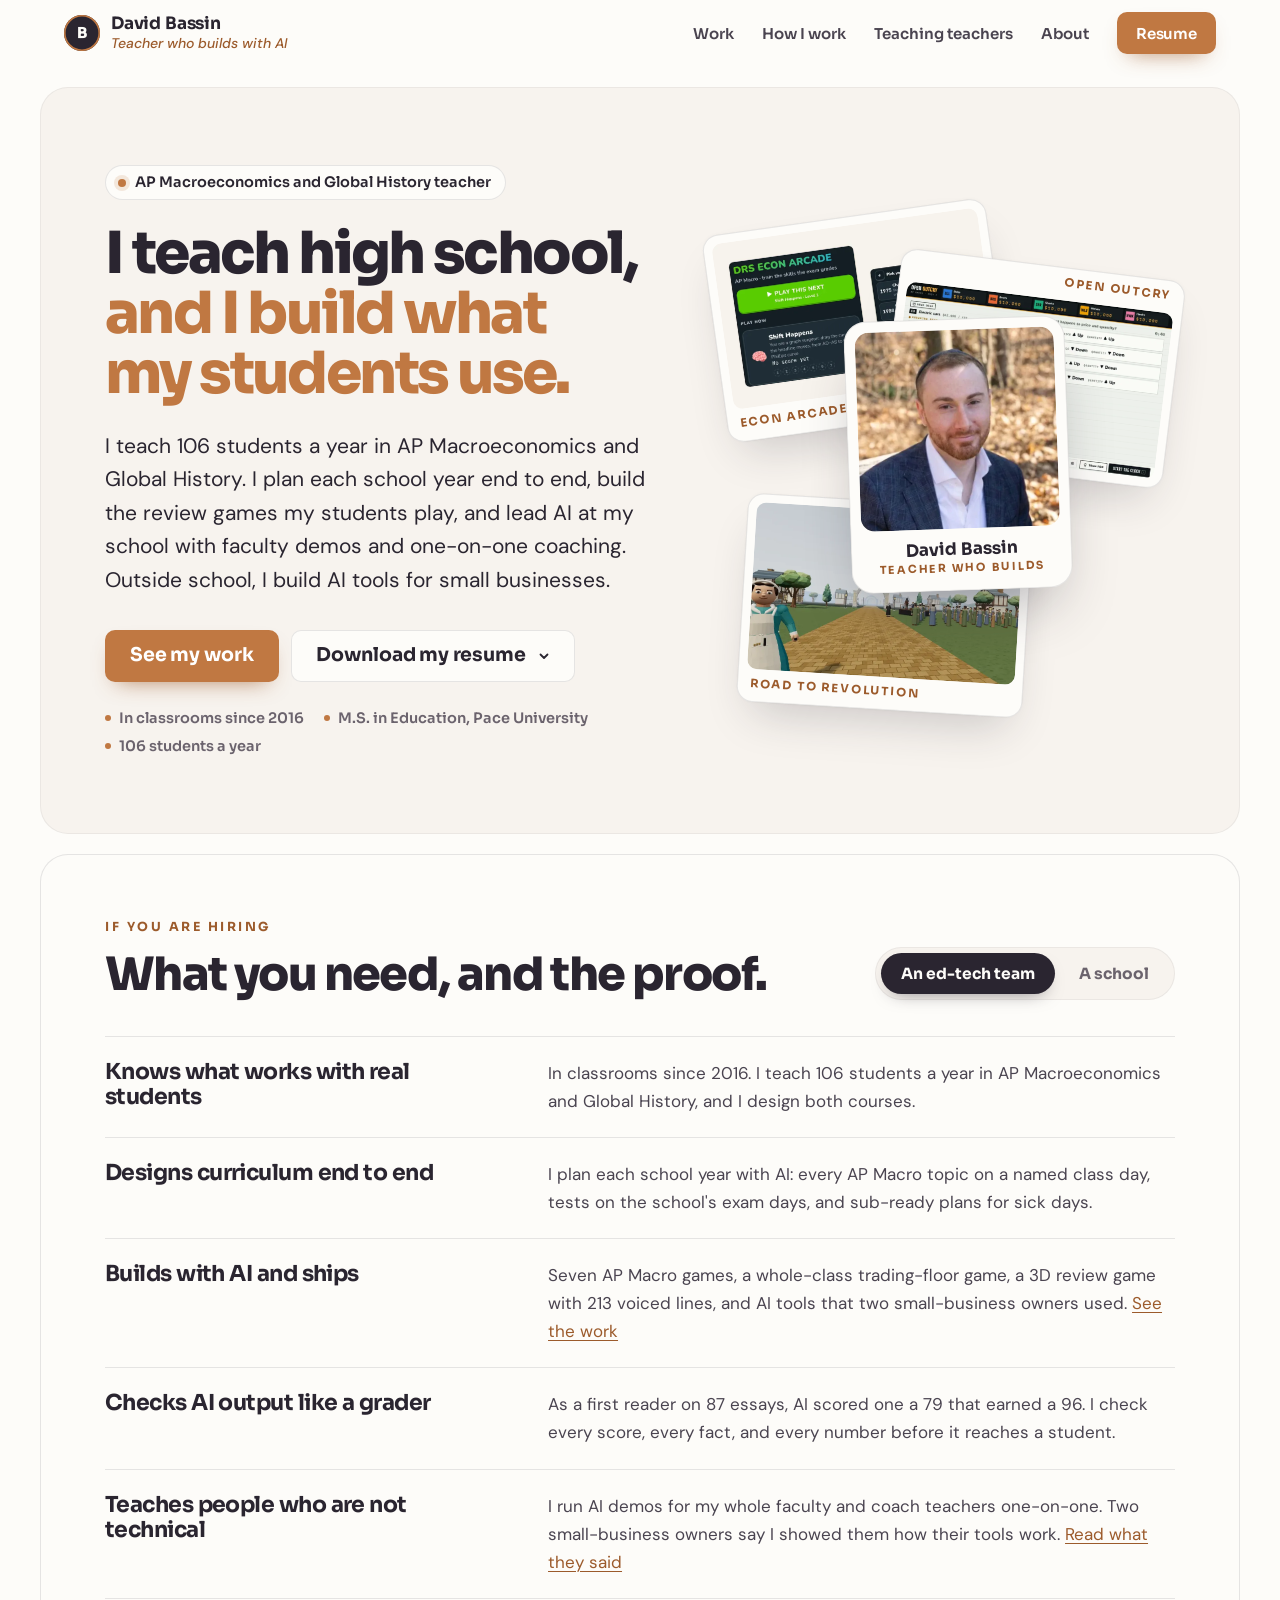
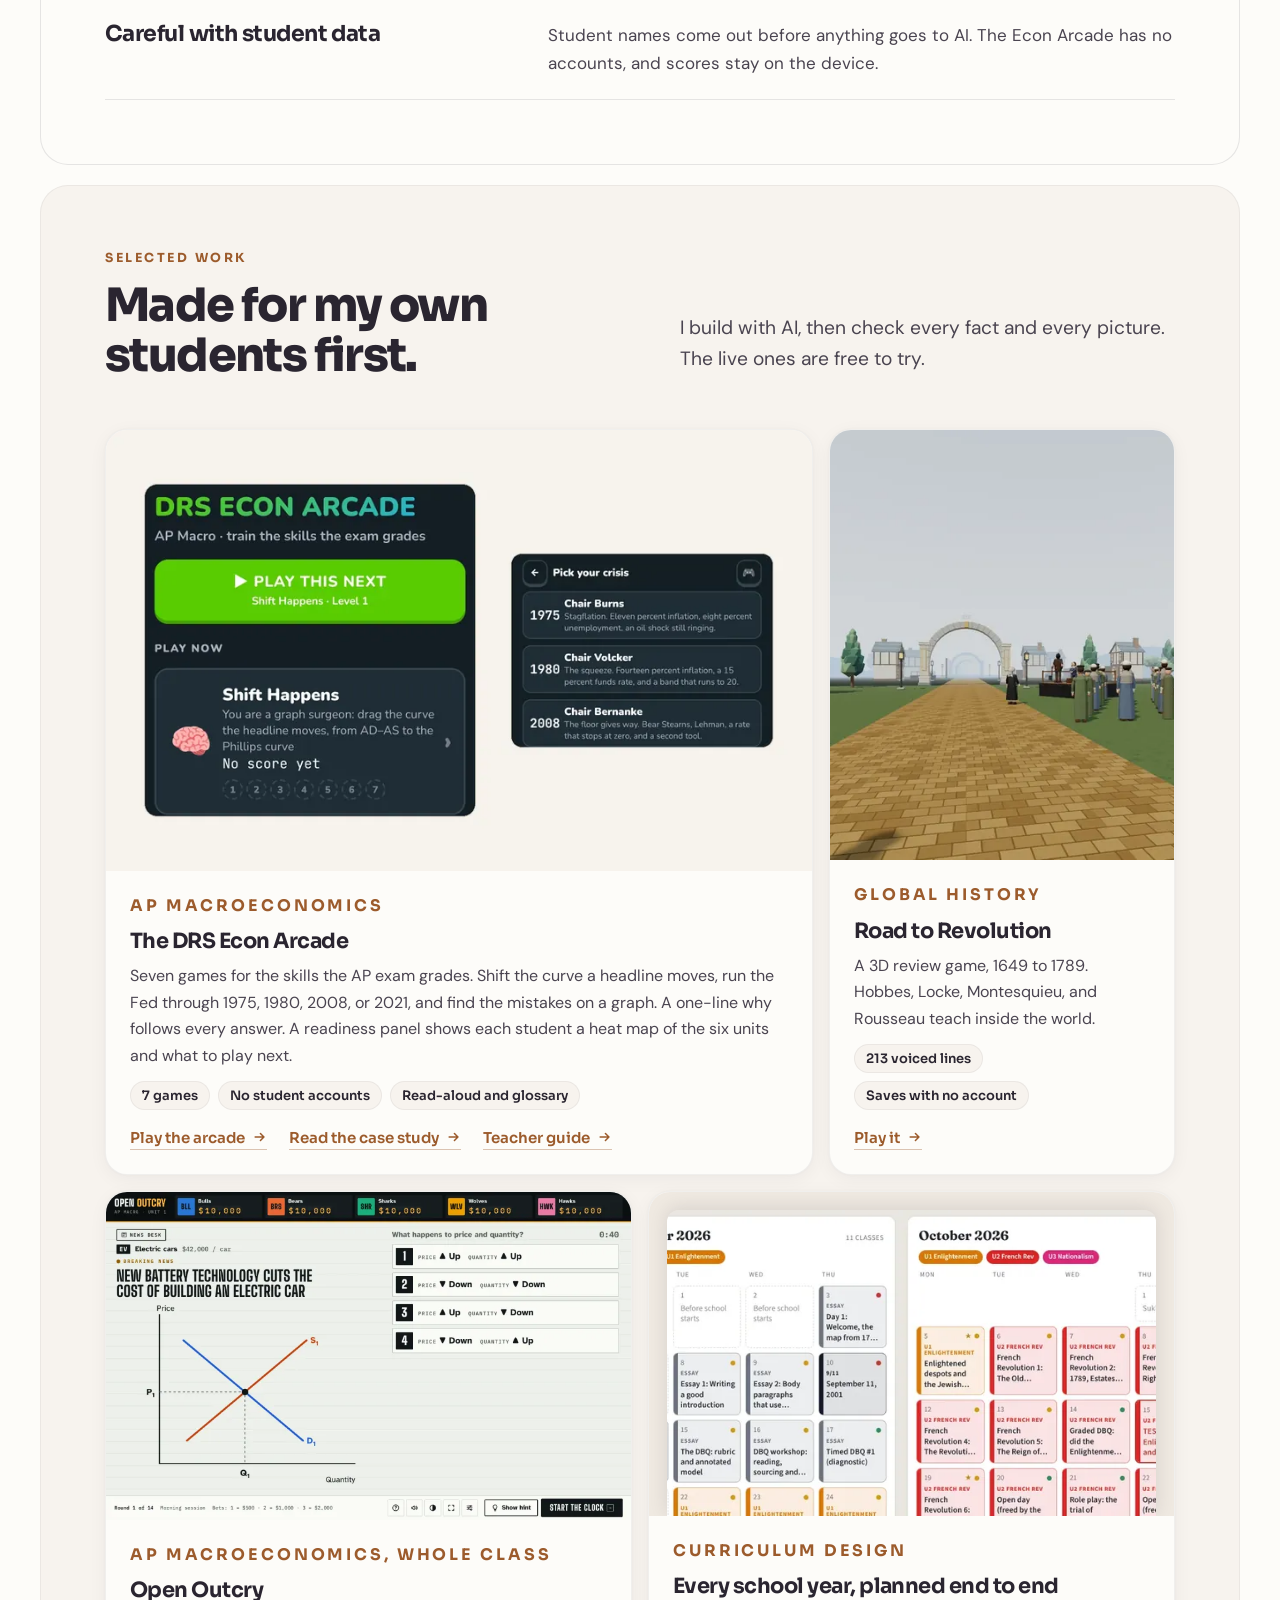
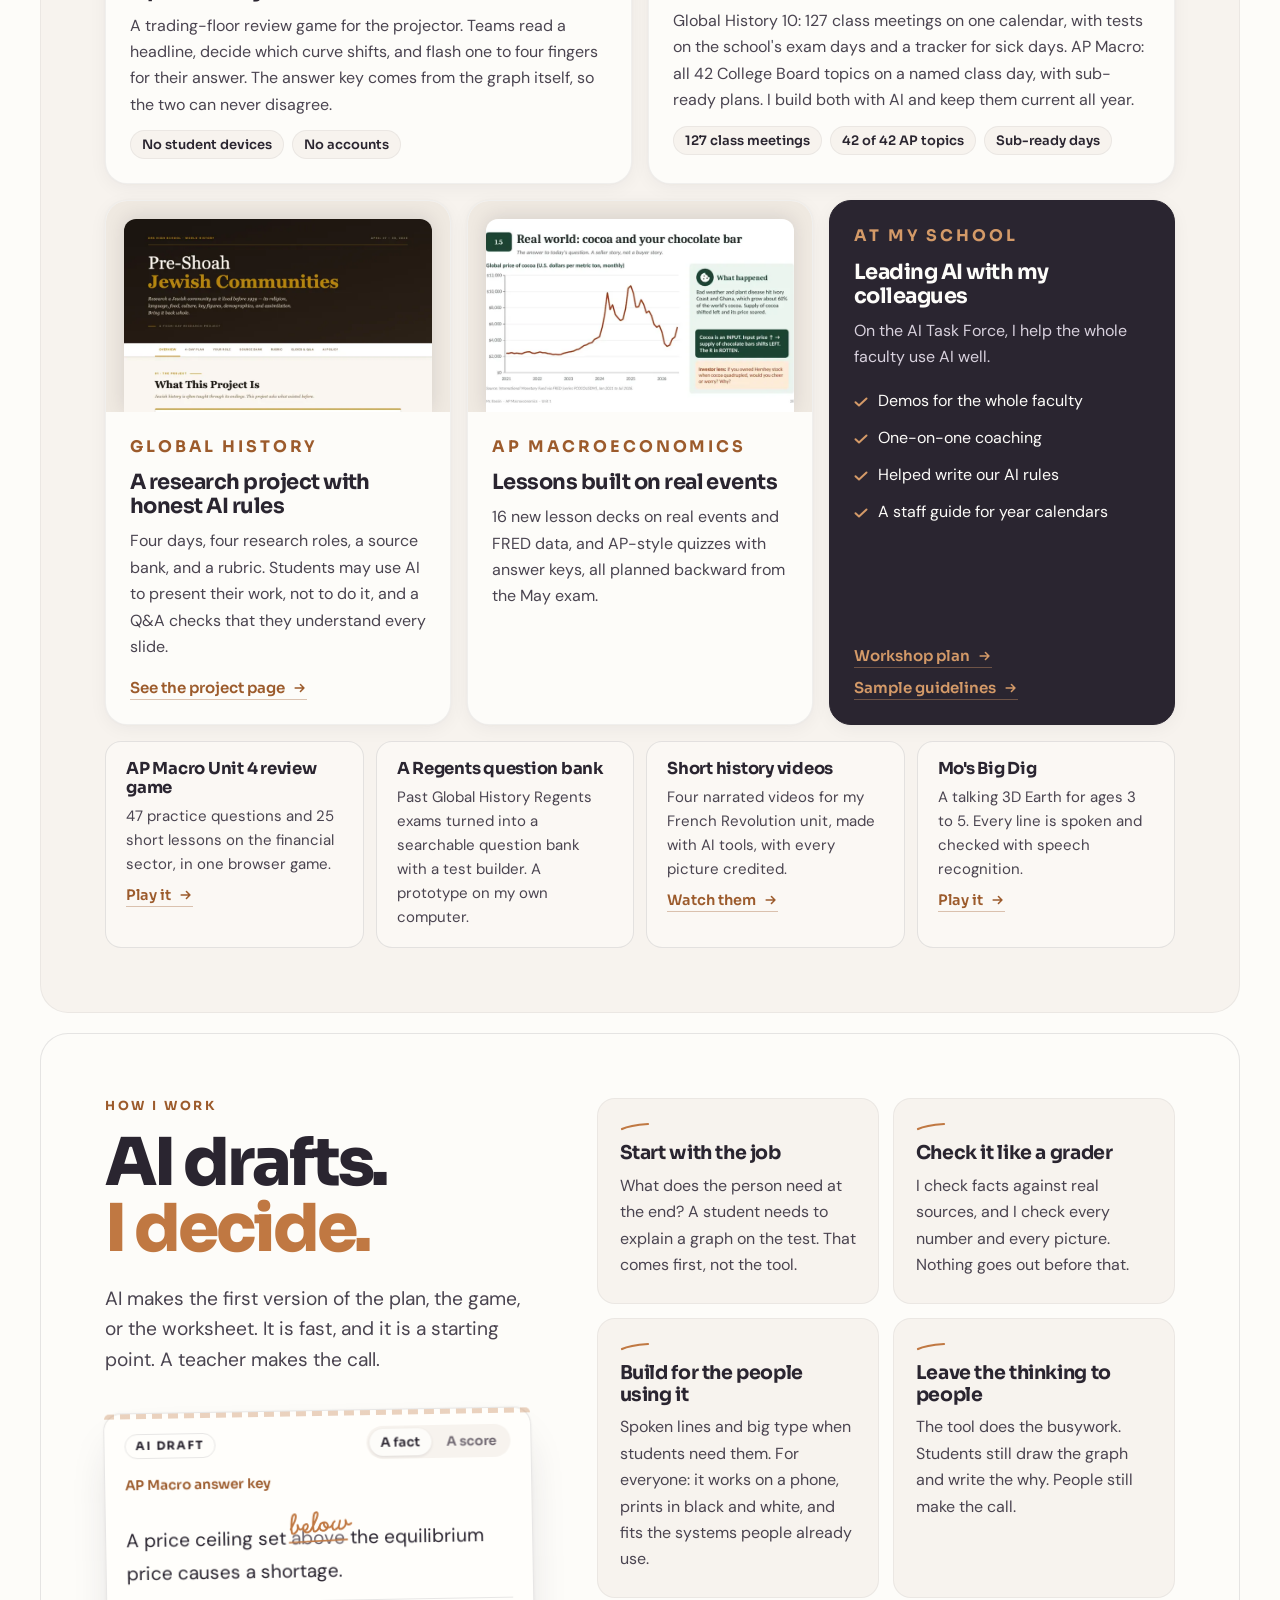
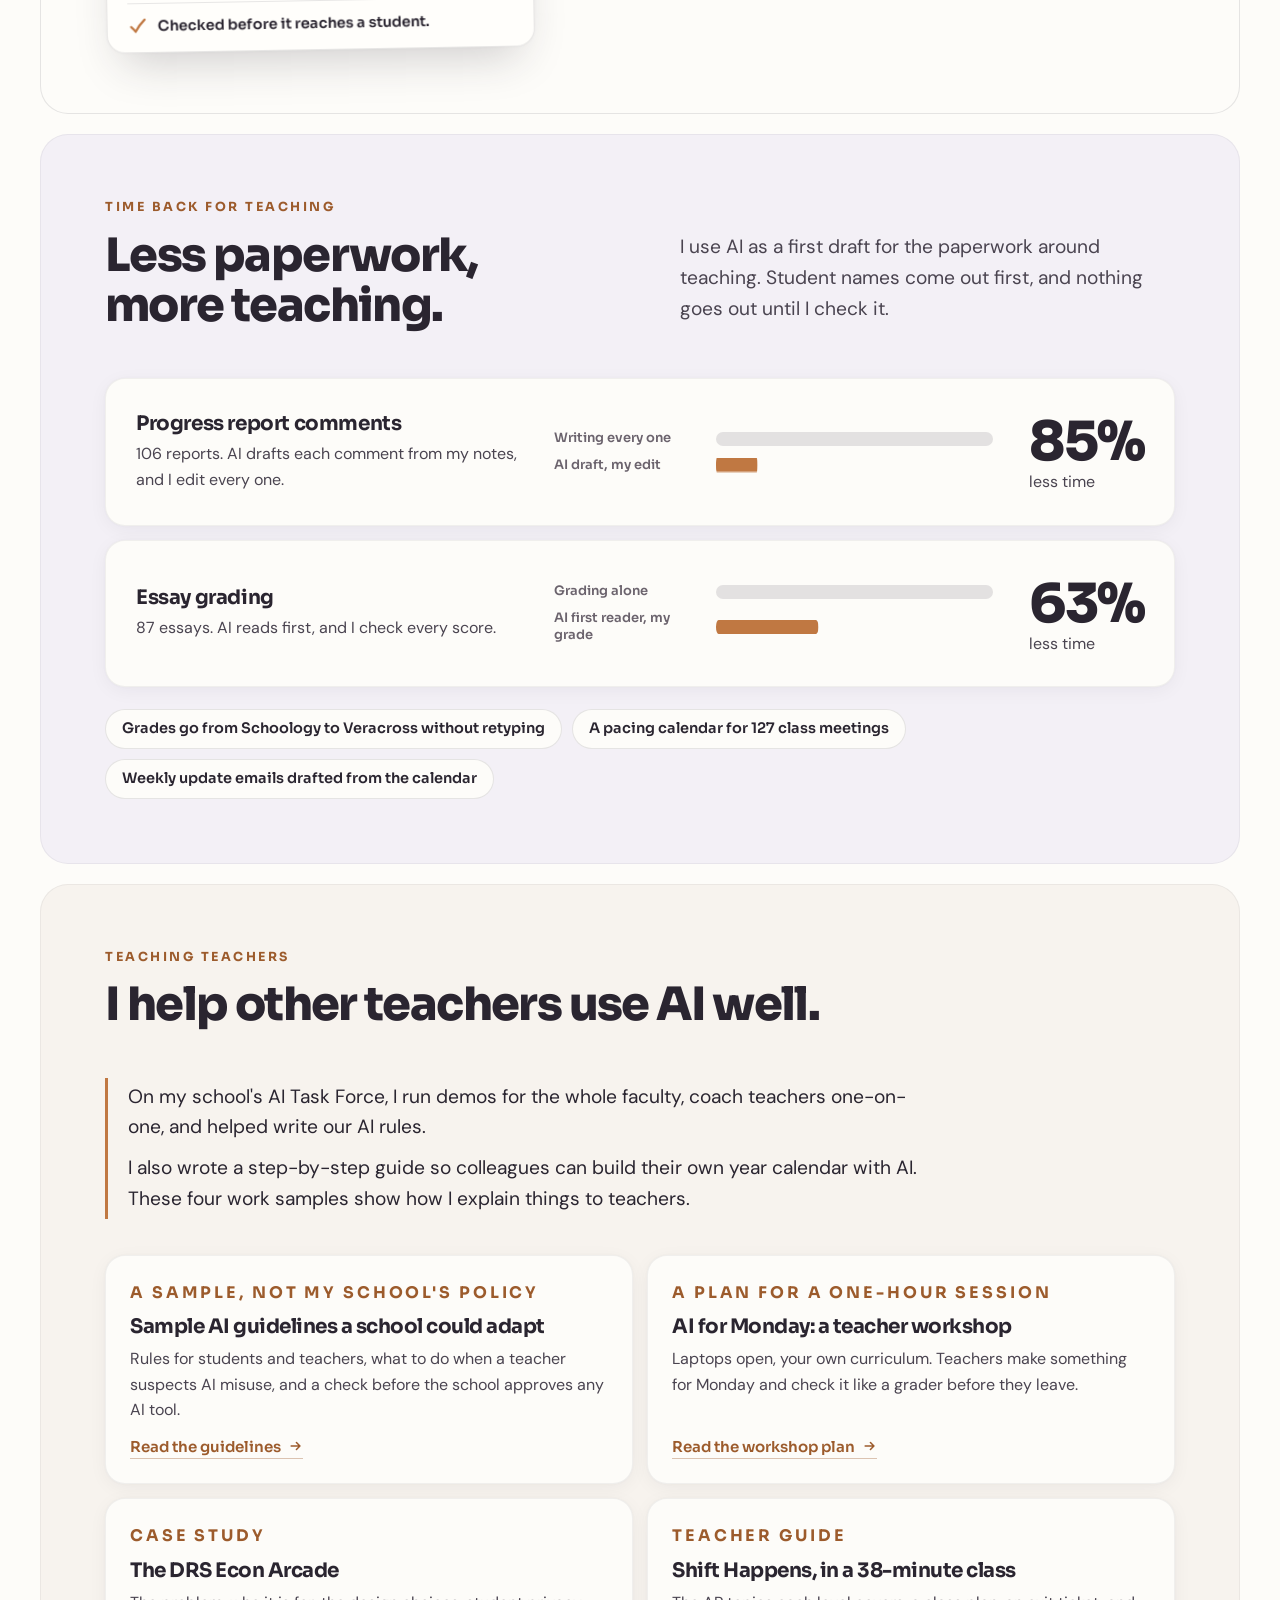
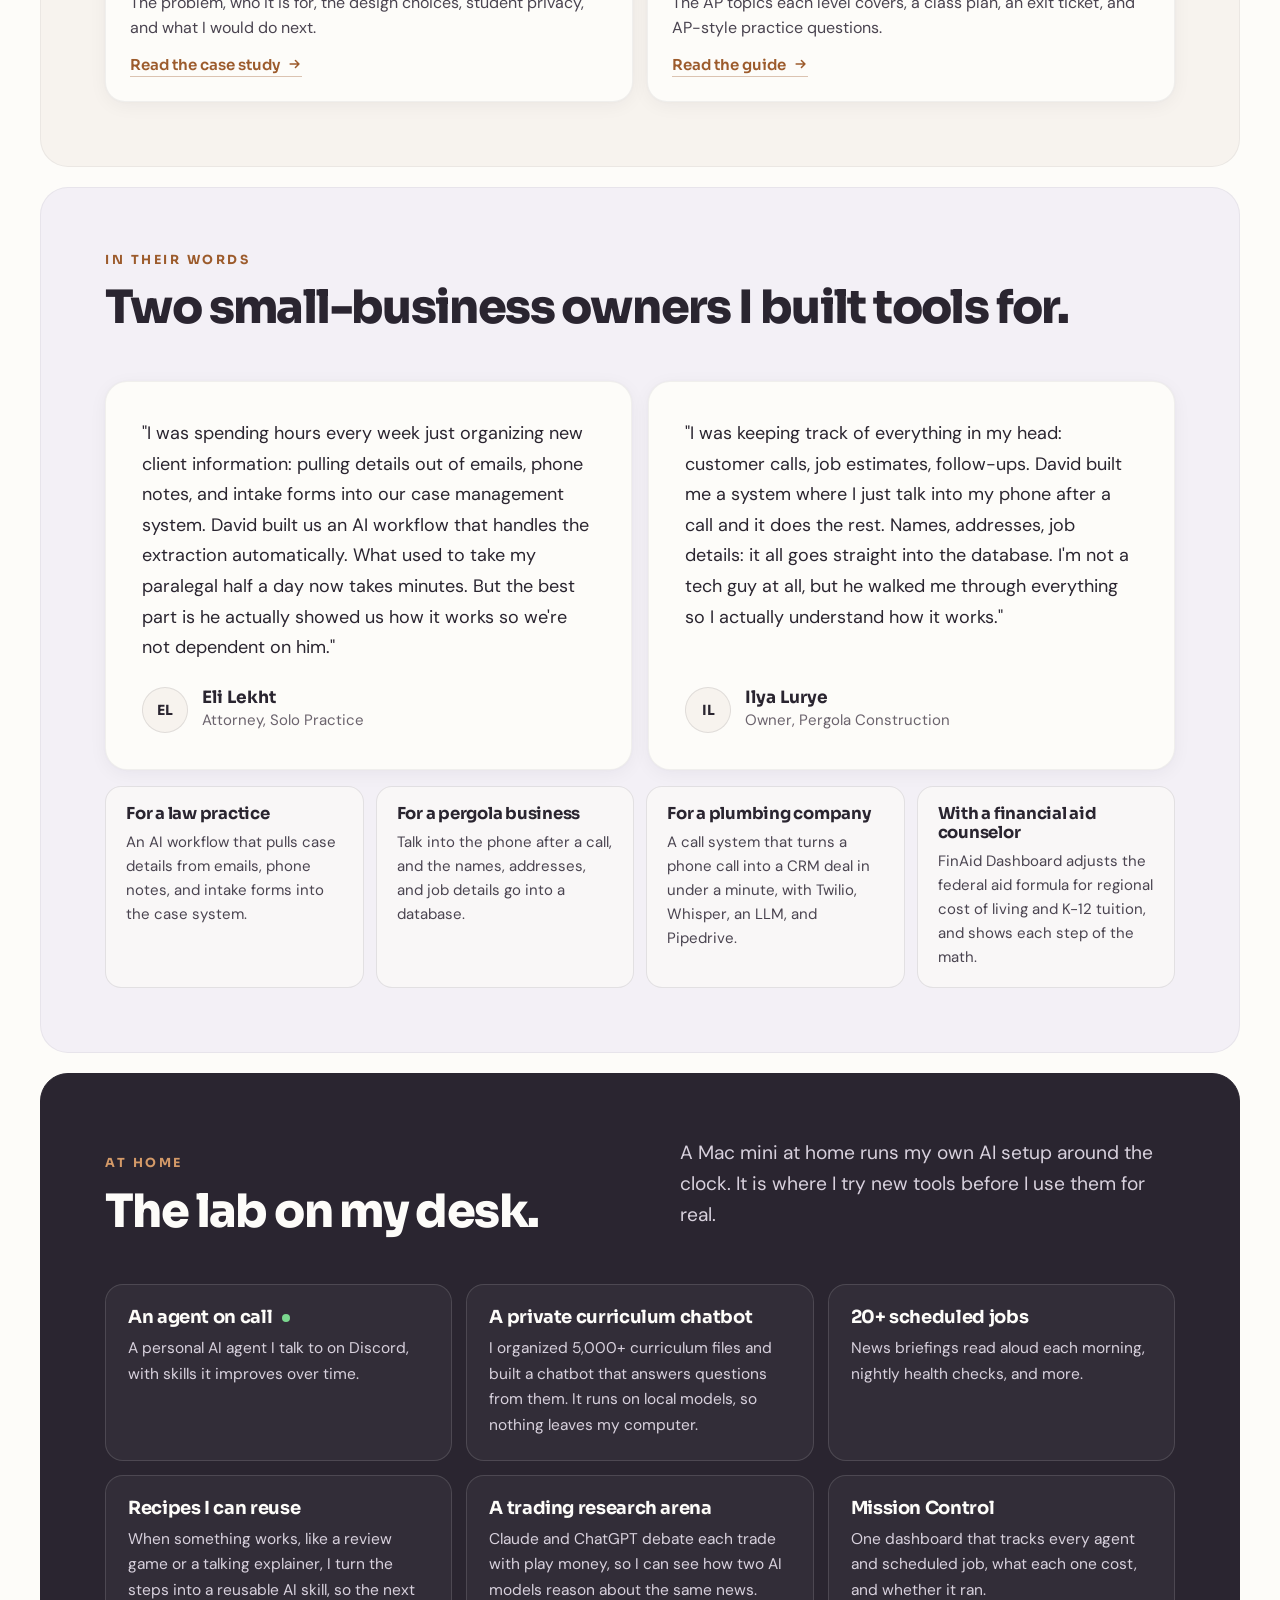
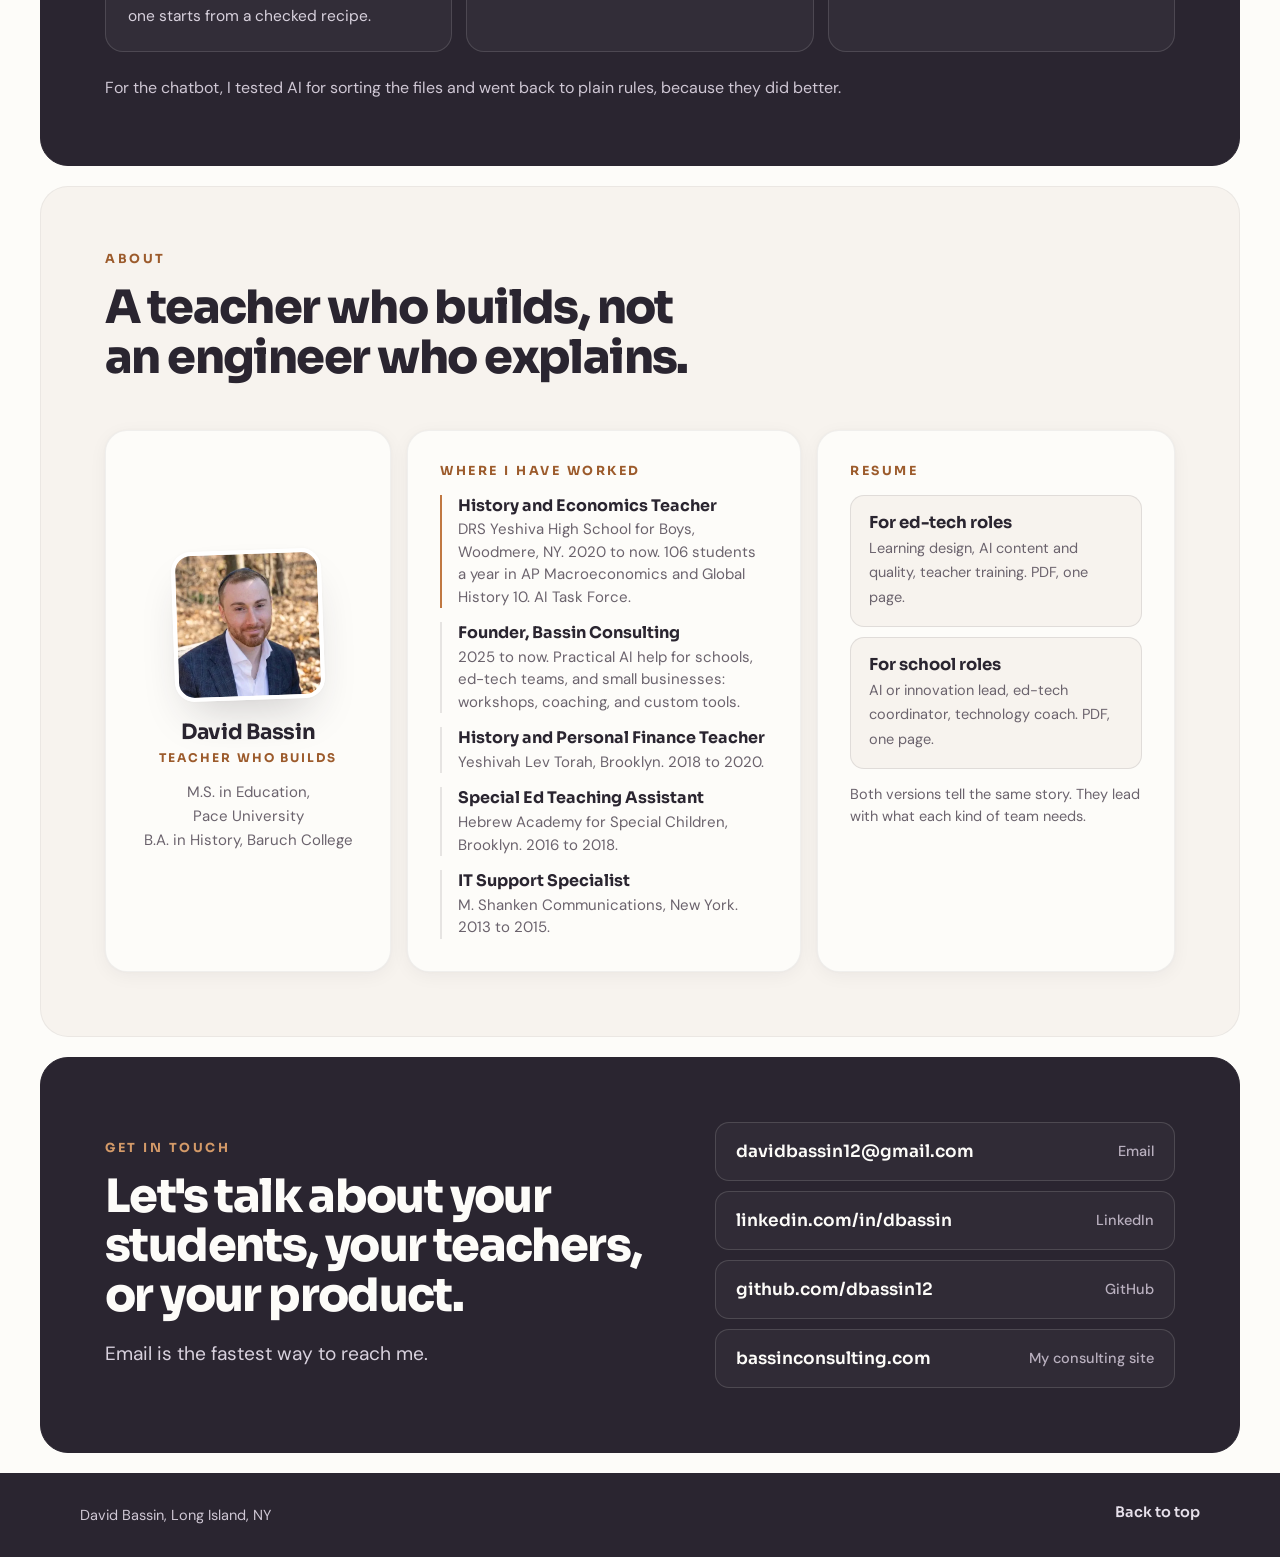
==== commit f37815db: "Lead the portfolio with the bigger work, add both resumes - Hero and hiring lens: 106 students a yea" ====
--- a/index.html
+++ b/index.html
@@ -4,13 +4,13 @@
 <meta charset="utf-8">
 <meta name="viewport" content="width=device-width, initial-scale=1">
 <title>David Bassin | Teacher who builds learning tools with AI</title>
-<meta name="description" content="David Bassin teaches AP Macroeconomics and Global History and builds learning tools with AI: review games, short history videos, IEP worksheets, and time savers for teachers. He checks every fact before it reaches a student.">
+<meta name="description" content="David Bassin teaches 106 students a year in AP Macroeconomics and Global History, plans each school year end to end, builds the review games his students play, and leads AI training for the teachers at his school.">
 <meta name="author" content="David Bassin">
 <link rel="canonical" href="https://dbassin12.github.io/">
 <meta property="og:type" content="website">
 <meta property="og:url" content="https://dbassin12.github.io/">
 <meta property="og:title" content="David Bassin | Teacher who builds learning tools with AI">
-<meta property="og:description" content="I teach high school, and I build what my students use. Games, videos, and IEP worksheets made with AI and checked by a teacher.">
+<meta property="og:description" content="I teach high school, and I build what my students use: whole-year plans, review games, and AI training for teachers.">
 <meta property="og:image" content="https://dbassin12.github.io/img/social-card.png">
 <meta name="twitter:card" content="summary_large_image">
 <meta name="theme-color" content="#FDFCF9">
@@ -280,8 +280,18 @@
 .facts li{font:600 13px/1 var(--display);color:var(--plum);background:var(--linen);border:1px solid var(--line-soft);border-radius:999px;padding:7px 11px}
 .card .links-row{display:flex;flex-wrap:wrap;gap:10px 22px;margin-top:auto;padding-top:8px}
 .card .tl{font-size:15px}
+.card.text-card{background:var(--plum);border-color:var(--plum)}
+.card.text-card h3{color:var(--cream)}
+.card.text-card p{color:#D8D1DD}
+.card.text-card .kicker{color:var(--copper-light)}
+.card.text-card .tl{color:var(--copper-light);border-bottom-color:rgba(212,154,104,.4)}
+.card.text-card .tl::after{background-image:url("data:image/svg+xml,%3Csvg xmlns='http://www.w3.org/2000/svg' viewBox='0 0 16 16' fill='none' stroke='%23D49A68' stroke-width='1.8' stroke-linecap='round' stroke-linejoin='round'%3E%3Cpath d='M2.5 8h10M8.5 4l4 4-4 4'/%3E%3C/svg%3E")}
+.did{display:grid;gap:10px;margin-top:6px}
+.did li{display:flex;gap:10px;align-items:baseline;font-size:16px;color:var(--cream)}
+.did li::before{content:"";flex:none;width:14px;height:10px;transform:translateY(1px);background:url("data:image/svg+xml,%3Csvg xmlns='http://www.w3.org/2000/svg' viewBox='0 0 14 10' fill='none' stroke='%23D49A68' stroke-width='2' stroke-linecap='round' stroke-linejoin='round'%3E%3Cpath d='M1.5 5.2 5 8.5l7.5-7'/%3E%3C/svg%3E") center/contain no-repeat}
 .more{margin-top:16px;display:grid;gap:12px}
-@media (min-width:900px){.more{grid-template-columns:repeat(3,1fr)}}
+@media (min-width:640px){.more{grid-template-columns:1fr 1fr}}
+@media (min-width:1000px){.more{grid-template-columns:repeat(4,1fr)}}
 .more li{background:rgba(253,252,249,.6);border:1px solid var(--line);border-radius:16px;padding:18px 20px}
 .more h3{font-size:16.5px;letter-spacing:-.015em}
 .more p{margin-top:6px;font-size:15px;line-height:1.6}
@@ -319,7 +329,7 @@
 /* the lab */
 .lab-grid{display:grid;gap:14px}
 @media (min-width:640px){.lab-grid{grid-template-columns:1fr 1fr}}
-@media (min-width:1000px){.lab-grid{grid-template-columns:repeat(4,1fr)}}
+@media (min-width:1000px){.lab-grid{grid-template-columns:repeat(3,1fr)}}
 .lab-grid li{border:1px solid rgba(253,252,249,.13);background:rgba(253,252,249,.04);border-radius:18px;padding:22px}
 .lab-grid h3{font-size:18px;letter-spacing:-.02em}
 .lab-grid p{margin-top:8px;font-size:15.5px;line-height:1.65;color:#D8D1DD}
@@ -373,7 +383,7 @@
 }
 @keyframes rise{to{opacity:1;transform:none}}
 @media (prefers-reduced-motion:reduce){
-  *,*::before,*::after{animation-duration:.01ms!important;animation-iteration-count:1!important;transition-duration:.01ms!important;scroll-behavior:auto!important}
+  *,*::before,*::after{animation-duration:.01ms!important;animation-delay:0s!important;animation-iteration-count:1!important;transition-duration:.01ms!important;transition-delay:0s!important;scroll-behavior:auto!important}
 }
 </style>
 </head>
@@ -405,7 +415,7 @@
   <div>
     <p class="pill ld" style="--d:0"><i aria-hidden="true"></i>AP Macroeconomics and Global History teacher</p>
     <h1 id="hero-title" class="ld" style="--d:1">I teach high school, <span class="l2">and I build what my students use.</span></h1>
-    <p class="lede ld" style="--d:2">I design learning tools with AI: seven AP Macro games, a 3D review game, short history videos, and an IEP version of every worksheet. I check every fact before it reaches a student, and I coach teachers on my school's AI Task Force.</p>
+    <p class="lede ld" style="--d:2">I teach 106 students a year in AP Macroeconomics and Global History. I plan each school year end to end, build the review games my students play, and lead AI at my school with faculty demos and one-on-one coaching. Outside school, I build AI tools for small businesses.</p>
     <div class="ctas ld" style="--d:3">
       <a class="btn btn-primary" href="#work">See my work</a>
       <details class="resume-menu">
@@ -419,7 +429,7 @@
     <ul class="creds ld" style="--d:4">
       <li>In classrooms since 2016</li>
       <li>M.S. in Education, Pace University</li>
-      <li>AI Task Force member</li>
+      <li>106 students a year</li>
     </ul>
   </div>
   <div class="deck" id="deck">
@@ -445,18 +455,20 @@
     </div>
   </div>
   <ol class="needs" id="needs-edtech" role="tabpanel" aria-labelledby="lens-edtech">
-    <li style="--n:0"><h3>Knows what works with real students</h3><p>In classrooms since 2016. I teach AP Macroeconomics and Global History, and I make an IEP version of every worksheet I hand out.</p></li>
-    <li style="--n:1"><h3>Builds with AI and ships</h3><p>Seven AP Macro games, a 3D review game with 213 voiced lines, four short history videos, and tools that two small-business owners used. <a href="#work">See the work</a></p></li>
-    <li style="--n:2"><h3>Checks AI output like a grader</h3><p>I check every fact and every picture. As a first reader on 87 essays, AI scored one a 79 that earned a 96. That is why I check every score.</p></li>
-    <li style="--n:3"><h3>Teaches people who are not technical</h3><p>I coach teachers on my school's AI Task Force, and I wrote a one-hour workshop plan. Two small-business owners say I showed them how their tools work. <a href="#words">Read what they said</a></p></li>
-    <li style="--n:4"><h3>Careful with student data</h3><p>Student names come out before anything goes to AI. The Econ Arcade has no accounts, and scores stay on the device.</p></li>
+    <li style="--n:0"><h3>Knows what works with real students</h3><p>In classrooms since 2016. I teach 106 students a year in AP Macroeconomics and Global History, and I design both courses.</p></li>
+    <li style="--n:1"><h3>Designs curriculum end to end</h3><p>I plan each school year with AI: every AP Macro topic on a named class day, tests on the school's exam days, and sub-ready plans for sick days.</p></li>
+    <li style="--n:2"><h3>Builds with AI and ships</h3><p>Seven AP Macro games, a whole-class trading-floor game, a 3D review game with 213 voiced lines, and AI tools that two small-business owners used. <a href="#work">See the work</a></p></li>
+    <li style="--n:3"><h3>Checks AI output like a grader</h3><p>As a first reader on 87 essays, AI scored one a 79 that earned a 96. I check every score, every fact, and every number before it reaches a student.</p></li>
+    <li style="--n:4"><h3>Teaches people who are not technical</h3><p>I run AI demos for my whole faculty and coach teachers one-on-one. Two small-business owners say I showed them how their tools work. <a href="#words">Read what they said</a></p></li>
+    <li style="--n:5"><h3>Careful with student data</h3><p>Student names come out before anything goes to AI. The Econ Arcade has no accounts, and scores stay on the device.</p></li>
   </ol>
   <ol class="needs" id="needs-school" role="tabpanel" aria-labelledby="lens-school" hidden>
-    <li style="--n:0"><h3>Gets teachers using AI well</h3><p>On my school's AI Task Force, I coach teachers in group demos and one-on-one. I wrote a hands-on workshop plan, and a step-by-step guide so colleagues can build their own year calendar with AI.</p></li>
-    <li style="--n:1"><h3>Helps write the rules</h3><p>I helped write our school's AI guidelines. My sample guidelines cover rules for students and teachers and a privacy check before any new tool. <a href="ai-guidelines/">Read the sample</a></p></li>
-    <li style="--n:2"><h3>Saves teachers time</h3><p>Progress reports in 85% less time. Essay grading in 63% less time. Grades go from Schoology to Veracross without retyping, and the whole year sits on one pacing calendar.</p></li>
-    <li style="--n:3"><h3>Protects students</h3><p>Names come out first, my games have no student accounts, and every fact and picture is checked before class.</p></li>
-    <li style="--n:4"><h3>Works in the systems you already use</h3><p>Schoology, Veracross, and Google Workspace. Tools that run on shared Chromebooks and print in black and white.</p></li>
+    <li style="--n:0"><h3>Gets teachers using AI well</h3><p>On my school's AI Task Force, I run demos for the whole faculty and coach teachers one-on-one. I also wrote a step-by-step guide so colleagues can build their own year calendar with AI.</p></li>
+    <li style="--n:1"><h3>Helps write the rules</h3><p>I helped write our school's AI rules. My sample guidelines cover students, teachers, and a privacy check before any new tool. <a href="ai-guidelines/">Read the sample</a></p></li>
+    <li style="--n:2"><h3>Plans whole years</h3><p>Every class meeting of the year on one calendar, tests on the school's exam days, and sub-ready plans for sick days, for both of my courses.</p></li>
+    <li style="--n:3"><h3>Saves teachers time</h3><p>Progress report comments in 85% less time. Essay first reads in 63% less time. Grades go from Schoology to Veracross without retyping.</p></li>
+    <li style="--n:4"><h3>Protects students</h3><p>Names come out first, my games have no student accounts, and every fact is checked before class.</p></li>
+    <li style="--n:5"><h3>Works in the systems you already use</h3><p>Schoology, Veracross, and Google Workspace. Tools that run on shared Chromebooks and print in black and white.</p></li>
   </ol>
 </section>
 
@@ -499,52 +511,46 @@
       </div>
     </article>
     <article class="card span-3" data-rv style="--i:1">
-      <div class="films" aria-hidden="true">
-        <img src="img/road-to-1789-800.webp" width="800" height="450" alt="" loading="lazy" decoding="async">
-        <img src="img/bastille-800.webp" width="800" height="450" alt="" loading="lazy" decoding="async">
-        <img src="img/reign-of-terror-800.webp" width="800" height="450" alt="" loading="lazy" decoding="async">
-      </div>
+      <div class="shot light pad"><img src="img/pacing-calendar-800.webp" srcset="img/pacing-calendar-800.webp 800w, img/pacing-calendar.webp 1110w" sizes="(min-width:1000px) 540px, (min-width:640px) 45vw, 94vw" width="1110" height="510" alt="Global History 10 pacing calendar for September and October, with each class day labeled by unit and lesson" loading="lazy" decoding="async"></div>
+      <div class="card-body">
+        <p class="kicker">Curriculum design</p>
+        <h3>Every school year, planned end to end</h3>
+        <p>Global History 10: 127 class meetings on one calendar, with tests on the school's exam days and a tracker for sick days. AP Macro: all 42 College Board topics on a named class day, with sub-ready plans. I build both with AI and keep them current all year.</p>
+        <ul class="facts"><li>127 class meetings</li><li>42 of 42 AP topics</li><li>Sub-ready days</li></ul>
+      </div>
+    </article>
+    <article class="card span-2" data-rv>
+      <div class="shot light pad"><img src="img/preshoah-800.webp" width="800" height="500" alt="Project page for the Pre-Shoah Jewish Communities research project" loading="lazy" decoding="async"></div>
       <div class="card-body">
         <p class="kicker">Global History</p>
-        <h3>Short videos for the French Revolution unit</h3>
-        <p>Four short videos made with AI tools from historical paintings, prints, and maps. Captions on screen, every picture credited, and graphic moments flagged for teachers. The Road to 1789 runs about six minutes and uses 47 pictures.</p>
-        <ul class="facts"><li>4 videos</li><li>Every picture credited</li><li>Notes for teachers</li></ul>
-        <div class="links-row"><a class="tl" href="https://dbassin12.github.io/history-videos/">Watch the videos</a></div>
-      </div>
-    </article>
-    <article class="card span-2" data-rv>
-      <div class="sheets">
-        <figure><figcaption>Regular</figcaption><img src="img/worksheet-regular-480.webp" width="480" height="391" alt="Regular worksheet with the original source beside a modified version" loading="lazy" decoding="async"></figure>
-        <figure><figcaption>IEP version</figcaption><img src="img/worksheet-iep-480.webp" width="480" height="396" alt="IEP version of the same lesson in short boxed parts with stop-and-check questions" loading="lazy" decoding="async"></figure>
-      </div>
-      <div class="card-body">
-        <p class="kicker">Every student</p>
-        <h3>An IEP version of every worksheet</h3>
-        <p>Bigger type, more space, shorter chunks, and sentence starters, with each primary source beside a readable version. The thinking stays the same.</p>
-      </div>
-    </article>
-    <article class="card span-2" data-rv style="--i:1">
-      <div class="shot light pad"><img src="img/preshoah-800.webp" width="800" height="500" alt="Project page for the Pre-Shoah Jewish Communities research project" loading="lazy" decoding="async"></div>
-      <div class="card-body">
-        <p class="kicker">Global History, research</p>
         <h3>A research project with honest AI rules</h3>
         <p>Four days, four research roles, a source bank, and a rubric. Students may use AI to present their work, not to do it, and a Q&amp;A checks that they understand every slide.</p>
         <div class="links-row"><a class="tl" href="https://dbassin12.github.io/David-Bassin-s-Portfilio/preshoah.html">See the project page</a></div>
       </div>
     </article>
-    <article class="card span-2" data-rv style="--i:2">
+    <article class="card span-2" data-rv style="--i:1">
       <div class="shot light pad"><img src="img/cocoa-slide-800.webp" width="800" height="450" alt="Lesson slide: real world, cocoa and your chocolate bar, with a price chart" loading="lazy" decoding="async"></div>
       <div class="card-body">
         <p class="kicker">AP Macroeconomics</p>
-        <h3>A year planned backward from the exam</h3>
-        <p>All 42 College Board topics on a named day, 16 new lesson decks on real events and data, and AP-style quizzes with answer keys.</p>
+        <h3>Lessons built on real events</h3>
+        <p>16 new lesson decks on real events and FRED data, and AP-style quizzes with answer keys, all planned backward from the May exam.</p>
       </div>
     </article>
+    <article class="card span-2 text-card" data-rv style="--i:2">
+      <div class="card-body">
+        <p class="kicker">At my school</p>
+        <h3>Leading AI with my colleagues</h3>
+        <p>On the AI Task Force, I help the whole faculty use AI well.</p>
+        <ul class="did"><li>Demos for the whole faculty</li><li>One-on-one coaching</li><li>Helped write our AI rules</li><li>A staff guide for year calendars</li></ul>
+        <div class="links-row"><a class="tl" href="ai-workshop/">Workshop plan</a><a class="tl" href="ai-guidelines/">Sample guidelines</a></div>
+      </div>
+    </article>
   </div>
   <ul class="more">
-    <li data-rv><h3>Mo's Big Dig</h3><p>A talking 3D Earth for ages 3 to 5. Every line is spoken, and each voice line is checked with speech recognition.</p><a class="tl" href="https://dbassin12.github.io/mos-big-dig/">Play it</a></li>
-    <li data-rv style="--i:1"><h3>AP Macro Unit 4 review game</h3><p>47 practice questions and 25 short lessons on the financial sector, in one browser game.</p><a class="tl" href="https://dbassin12.github.io/Macro-Unit-4-Game/">Play it</a></li>
-    <li data-rv style="--i:2"><h3>A Regents question bank</h3><p>Past Global History Regents exams turned into a searchable question bank with a test builder. A prototype on my own computer.</p></li>
+    <li data-rv><h3>AP Macro Unit 4 review game</h3><p>47 practice questions and 25 short lessons on the financial sector, in one browser game.</p><a class="tl" href="https://dbassin12.github.io/Macro-Unit-4-Game/">Play it</a></li>
+    <li data-rv style="--i:1"><h3>A Regents question bank</h3><p>Past Global History Regents exams turned into a searchable question bank with a test builder. A prototype on my own computer.</p></li>
+    <li data-rv style="--i:2"><h3>Short history videos</h3><p>Four narrated videos for my French Revolution unit, made with AI tools, with every picture credited.</p><a class="tl" href="https://dbassin12.github.io/history-videos/">Watch them</a></li>
+    <li data-rv style="--i:3"><h3>Mo's Big Dig</h3><p>A talking 3D Earth for ages 3 to 5. Every line is spoken and checked with speech recognition.</p><a class="tl" href="https://dbassin12.github.io/mos-big-dig/">Play it</a></li>
   </ul>
 </section>
 
@@ -553,7 +559,7 @@
     <div>
       <p class="label">How I work</p>
       <h2 id="how-title"><span>AI drafts.</span> <span>I decide.</span></h2>
-      <p class="sub" style="margin-top:22px">AI makes the first version of the game, the video, or the worksheet. It is fast, and it is a starting point. A teacher makes the call.</p>
+      <p class="sub" style="margin-top:22px">AI makes the first version of the plan, the game, or the worksheet. It is fast, and it is a starting point. A teacher makes the call.</p>
       <div class="check-wrap" id="check-wrap" data-rv>
       <div class="check" id="check" role="group" aria-label="Examples of how I check AI's work">
         <div class="check-top">
@@ -579,7 +585,7 @@
     <ul class="principles">
       <li data-rv><svg class="mark-line" viewBox="0 0 30 12" aria-hidden="true" focusable="false"><path d="M2 8C8 5 14 4 28 3"/></svg><h3>Start with the job</h3><p>What does the person need at the end? A student needs to explain a graph on the test. That comes first, not the tool.</p></li>
       <li data-rv style="--i:1"><svg class="mark-line" viewBox="0 0 30 12" aria-hidden="true" focusable="false"><path d="M2 8C8 5 14 4 28 3"/></svg><h3>Check it like a grader</h3><p>I check facts against real sources, and I check every number and every picture. Nothing goes out before that.</p></li>
-      <li data-rv style="--i:2"><svg class="mark-line" viewBox="0 0 30 12" aria-hidden="true" focusable="false"><path d="M2 8C8 5 14 4 28 3"/></svg><h3>Build for the people using it</h3><p>IEP versions and spoken narration for students. For everyone: it works on a phone, prints in black and white, and fits the systems people already use.</p></li>
+      <li data-rv style="--i:2"><svg class="mark-line" viewBox="0 0 30 12" aria-hidden="true" focusable="false"><path d="M2 8C8 5 14 4 28 3"/></svg><h3>Build for the people using it</h3><p>Spoken lines and big type when students need them. For everyone: it works on a phone, prints in black and white, and fits the systems people already use.</p></li>
       <li data-rv style="--i:3"><svg class="mark-line" viewBox="0 0 30 12" aria-hidden="true" focusable="false"><path d="M2 8C8 5 14 4 28 3"/></svg><h3>Leave the thinking to people</h3><p>The tool does the busywork. Students still draw the graph and write the why. People still make the call.</p></li>
     </ul>
   </div>
@@ -630,7 +636,7 @@
     <h2 id="teaching-title">I help other teachers use AI well.</h2>
   </div>
   <div class="tf" data-rv>
-    <p>On my school's AI Task Force, I coach teachers in group demos and one-on-one, and I helped write our AI guidelines.</p>
+    <p>On my school's AI Task Force, I run demos for the whole faculty, coach teachers one-on-one, and helped write our AI rules.</p>
     <p>I also wrote a step-by-step guide so colleagues can build their own year calendar with AI. These four work samples show how I explain things to teachers.</p>
   </div>
   <div class="samples">
@@ -696,7 +702,9 @@
     <li data-rv><h3>An agent on call<span class="live" aria-hidden="true"></span></h3><p>A personal AI agent I talk to on Discord, with skills it improves over time.</p></li>
     <li data-rv style="--i:1"><h3>A private curriculum chatbot</h3><p>I organized 5,000+ curriculum files and built a chatbot that answers questions from them. It runs on local models, so nothing leaves my computer.</p></li>
     <li data-rv style="--i:2"><h3>20+ scheduled jobs</h3><p>News briefings read aloud each morning, nightly health checks, and more.</p></li>
-    <li data-rv style="--i:3"><h3>Recipes I can reuse</h3><p>When something works, like a history video or a talking explainer, I turn the steps into a reusable AI skill, so the next one starts from a checked recipe.</p></li>
+    <li data-rv style="--i:3"><h3>Recipes I can reuse</h3><p>When something works, like a review game or a talking explainer, I turn the steps into a reusable AI skill, so the next one starts from a checked recipe.</p></li>
+    <li data-rv style="--i:4"><h3>A trading research arena</h3><p>Claude and ChatGPT debate each trade with play money, so I can see how two AI models reason about the same news.</p></li>
+    <li data-rv style="--i:5"><h3>Mission Control</h3><p>One dashboard that tracks every agent and scheduled job, what each one cost, and whether it ran.</p></li>
   </ul>
   <p class="lab-note" data-rv>For the chatbot, I tested AI for sorting the files and went back to plain rules, because they did better.</p>
 </section>
@@ -716,8 +724,8 @@
     <div data-rv style="--i:1">
       <p class="mini">Where I have worked</p>
       <ul class="jobs">
-        <li><strong>History and Economics Teacher</strong><span>DRS Yeshiva High School for Boys, Woodmere, NY. 2020 to now. AP Macroeconomics and Global History 10. AI Task Force.</span></li>
-        <li><strong>Founder, Bassin Consulting</strong><span>2025 to now. I offer AI training and tools to schools, and a working teacher's review to ed-tech teams.</span></li>
+        <li><strong>History and Economics Teacher</strong><span>DRS Yeshiva High School for Boys, Woodmere, NY. 2020 to now. 106 students a year in AP Macroeconomics and Global History 10. AI Task Force.</span></li>
+        <li><strong>Founder, Bassin Consulting</strong><span>2025 to now. Practical AI help for schools, ed-tech teams, and small businesses: workshops, coaching, and custom tools.</span></li>
         <li><strong>History and Personal Finance Teacher</strong><span>Yeshivah Lev Torah, Brooklyn. 2018 to 2020.</span></li>
         <li><strong>Special Ed Teaching Assistant</strong><span>Hebrew Academy for Special Children, Brooklyn. 2016 to 2018.</span></li>
         <li><strong>IT Support Specialist</strong><span>M. Shanken Communications, New York. 2013 to 2015.</span></li>
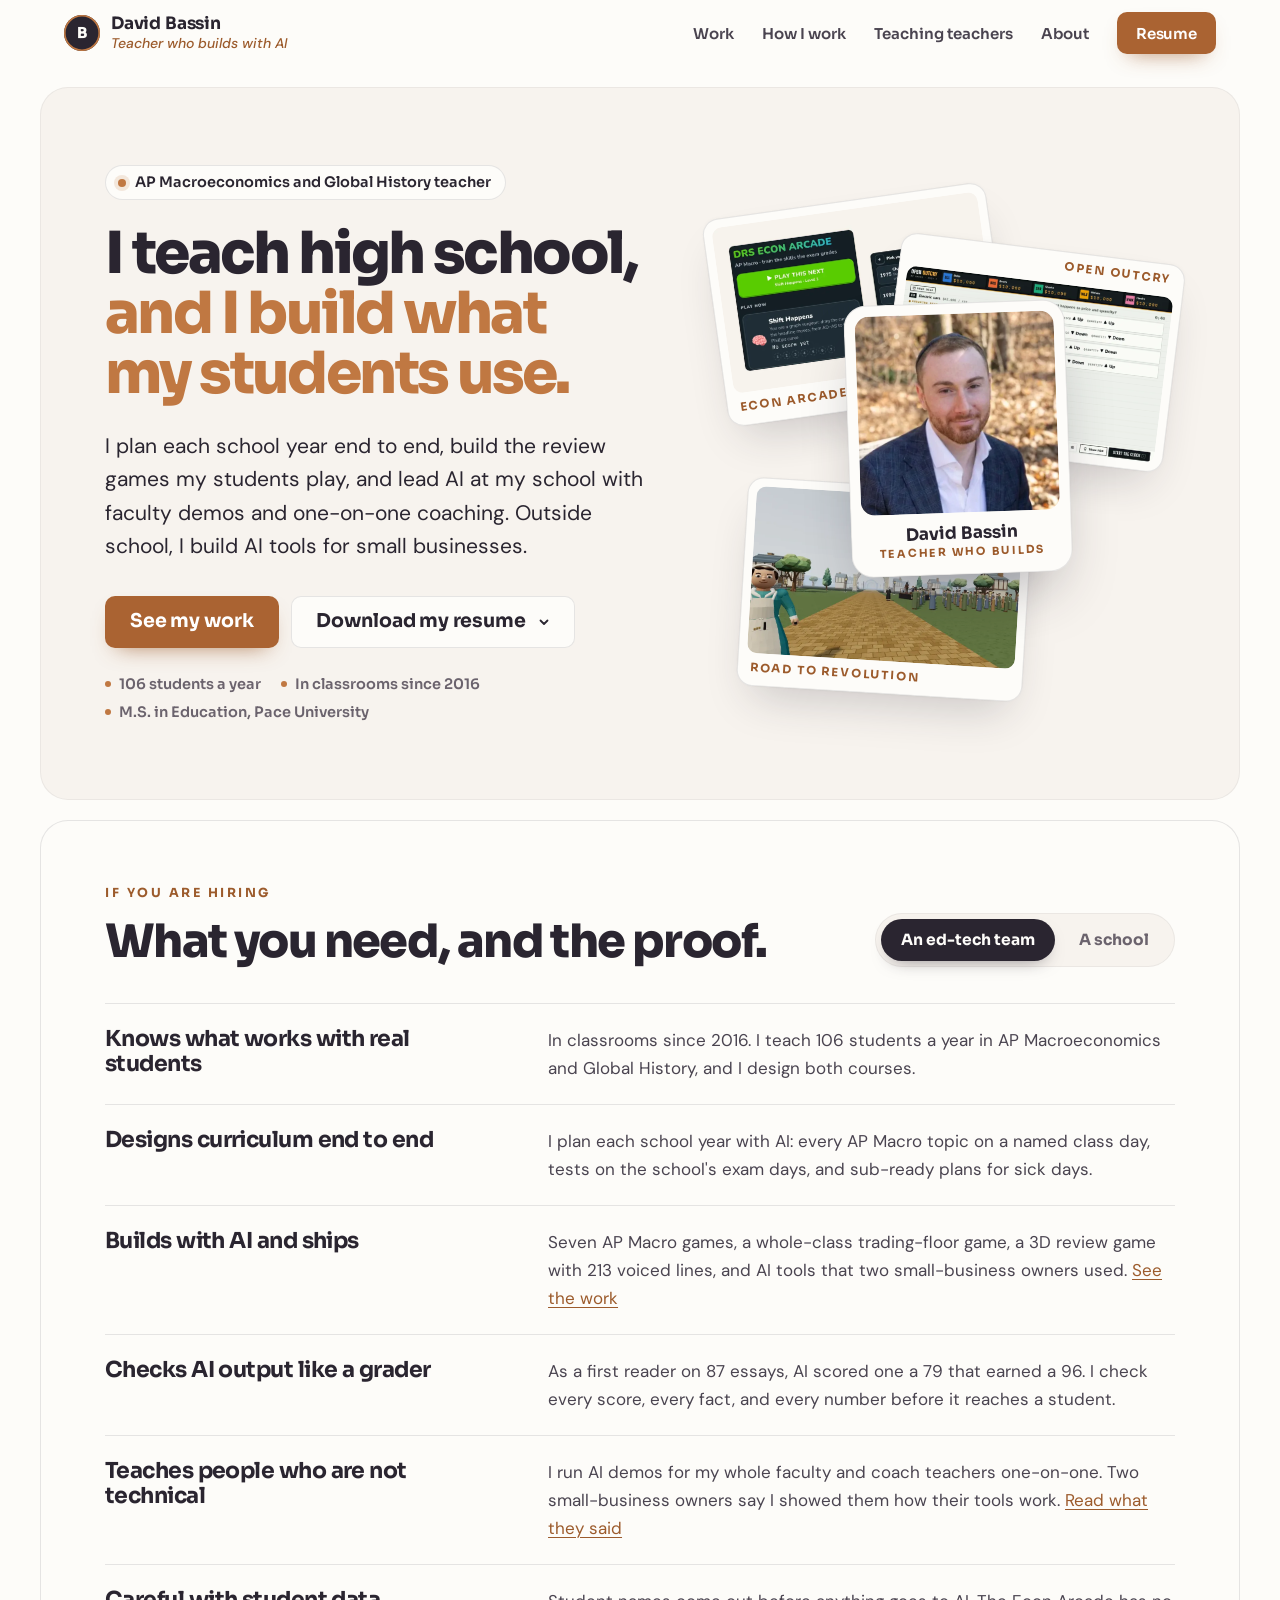
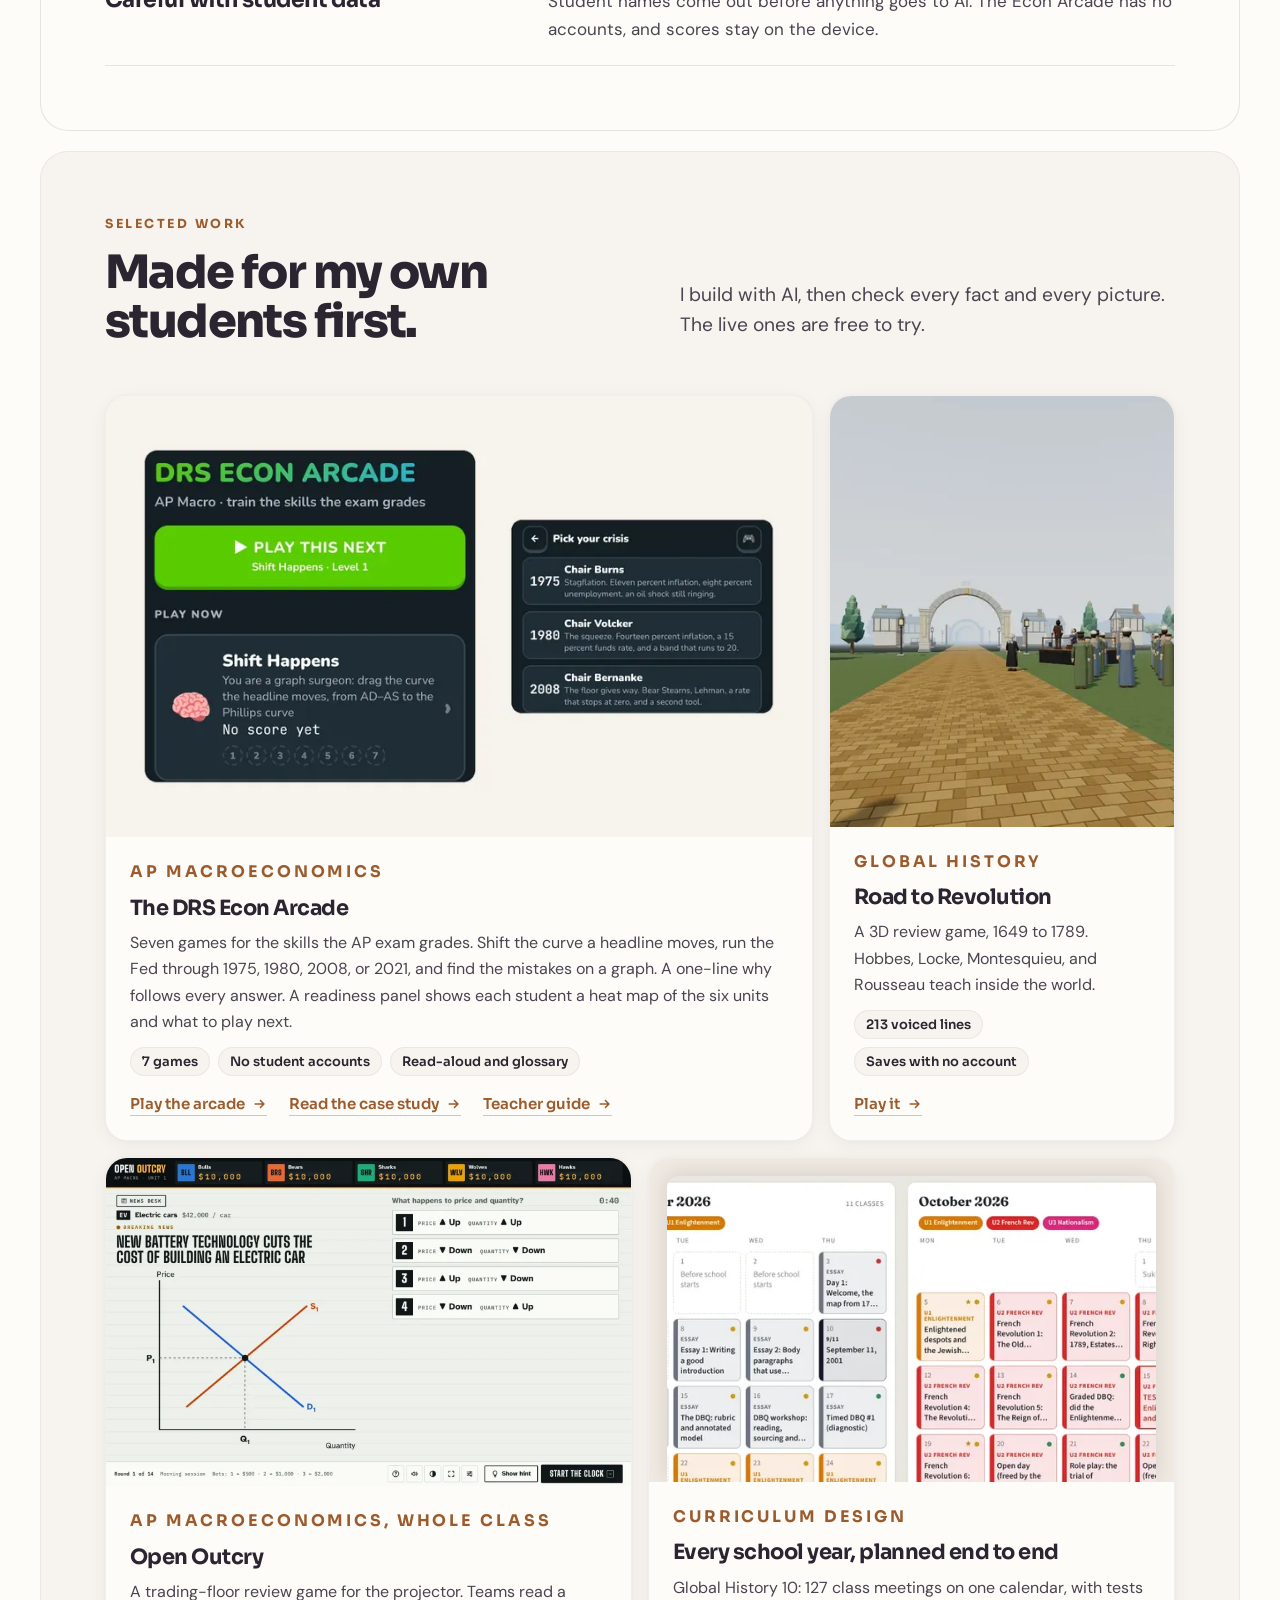
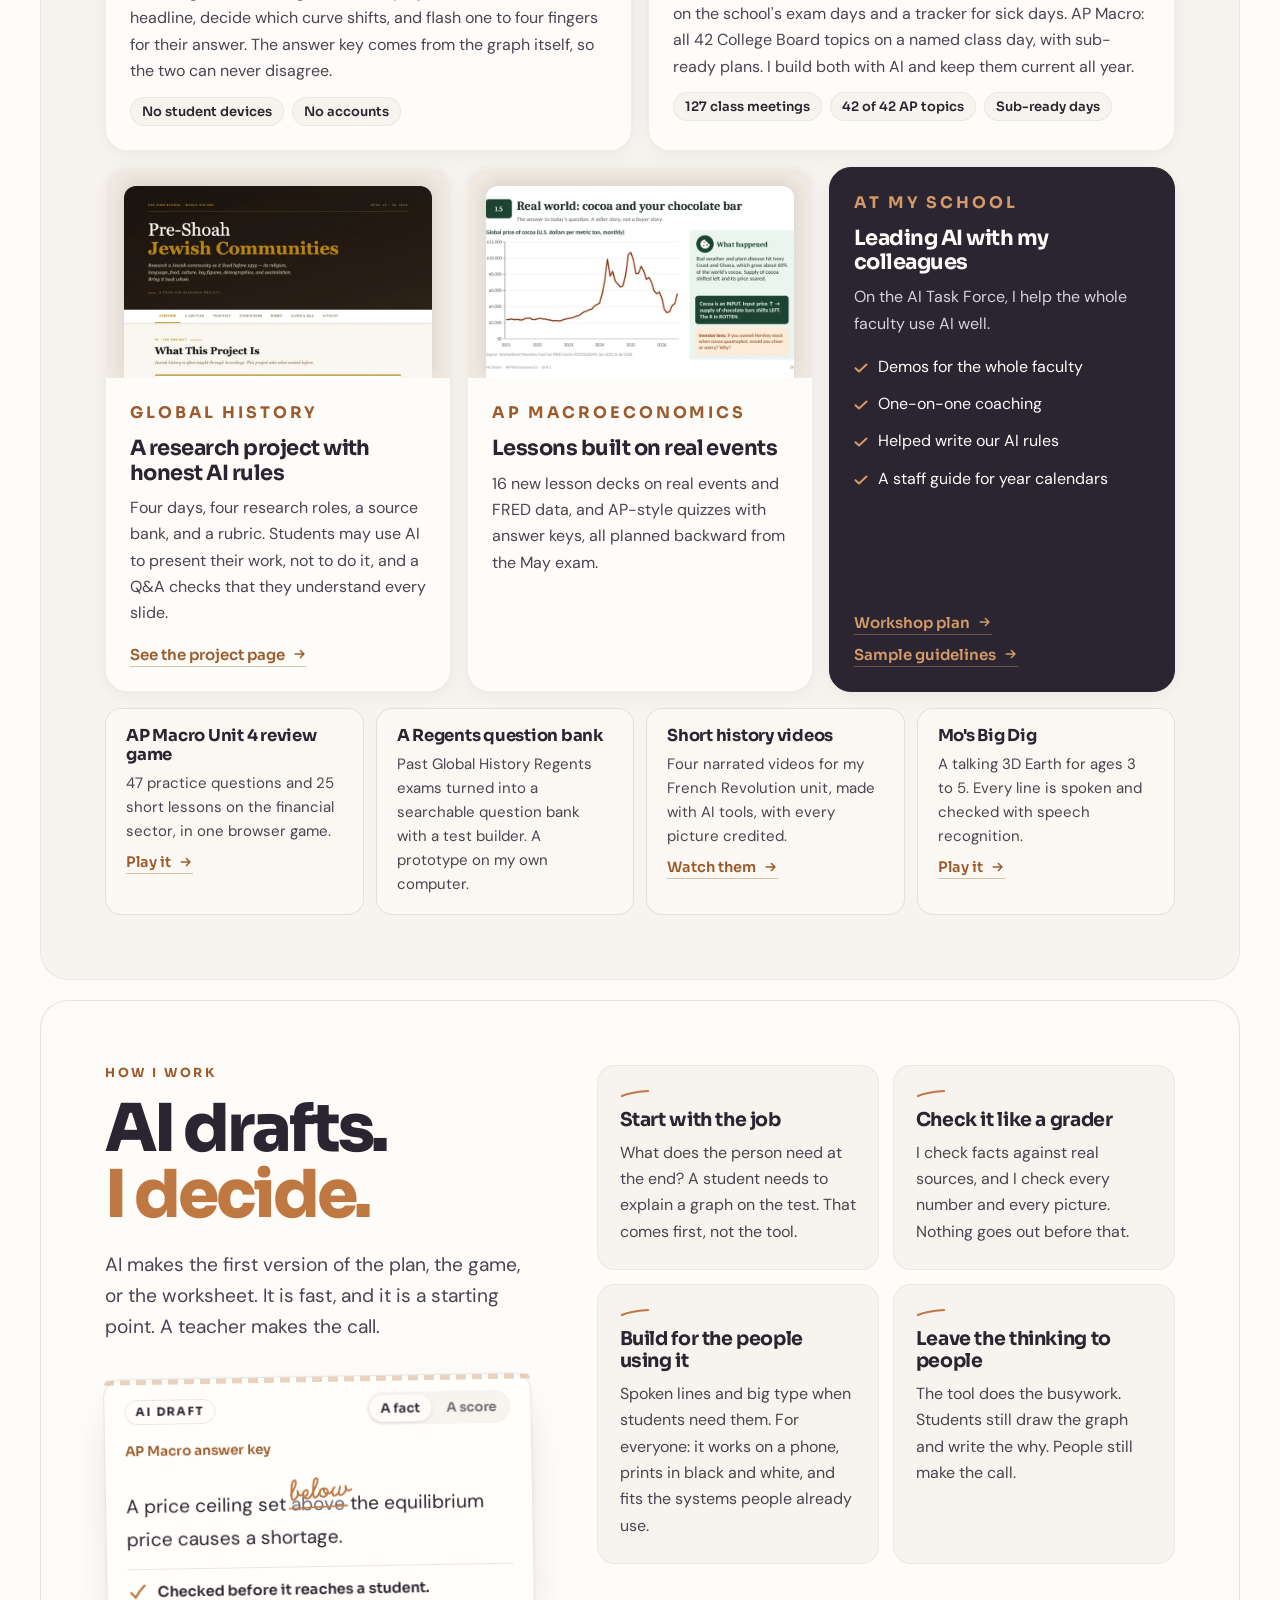
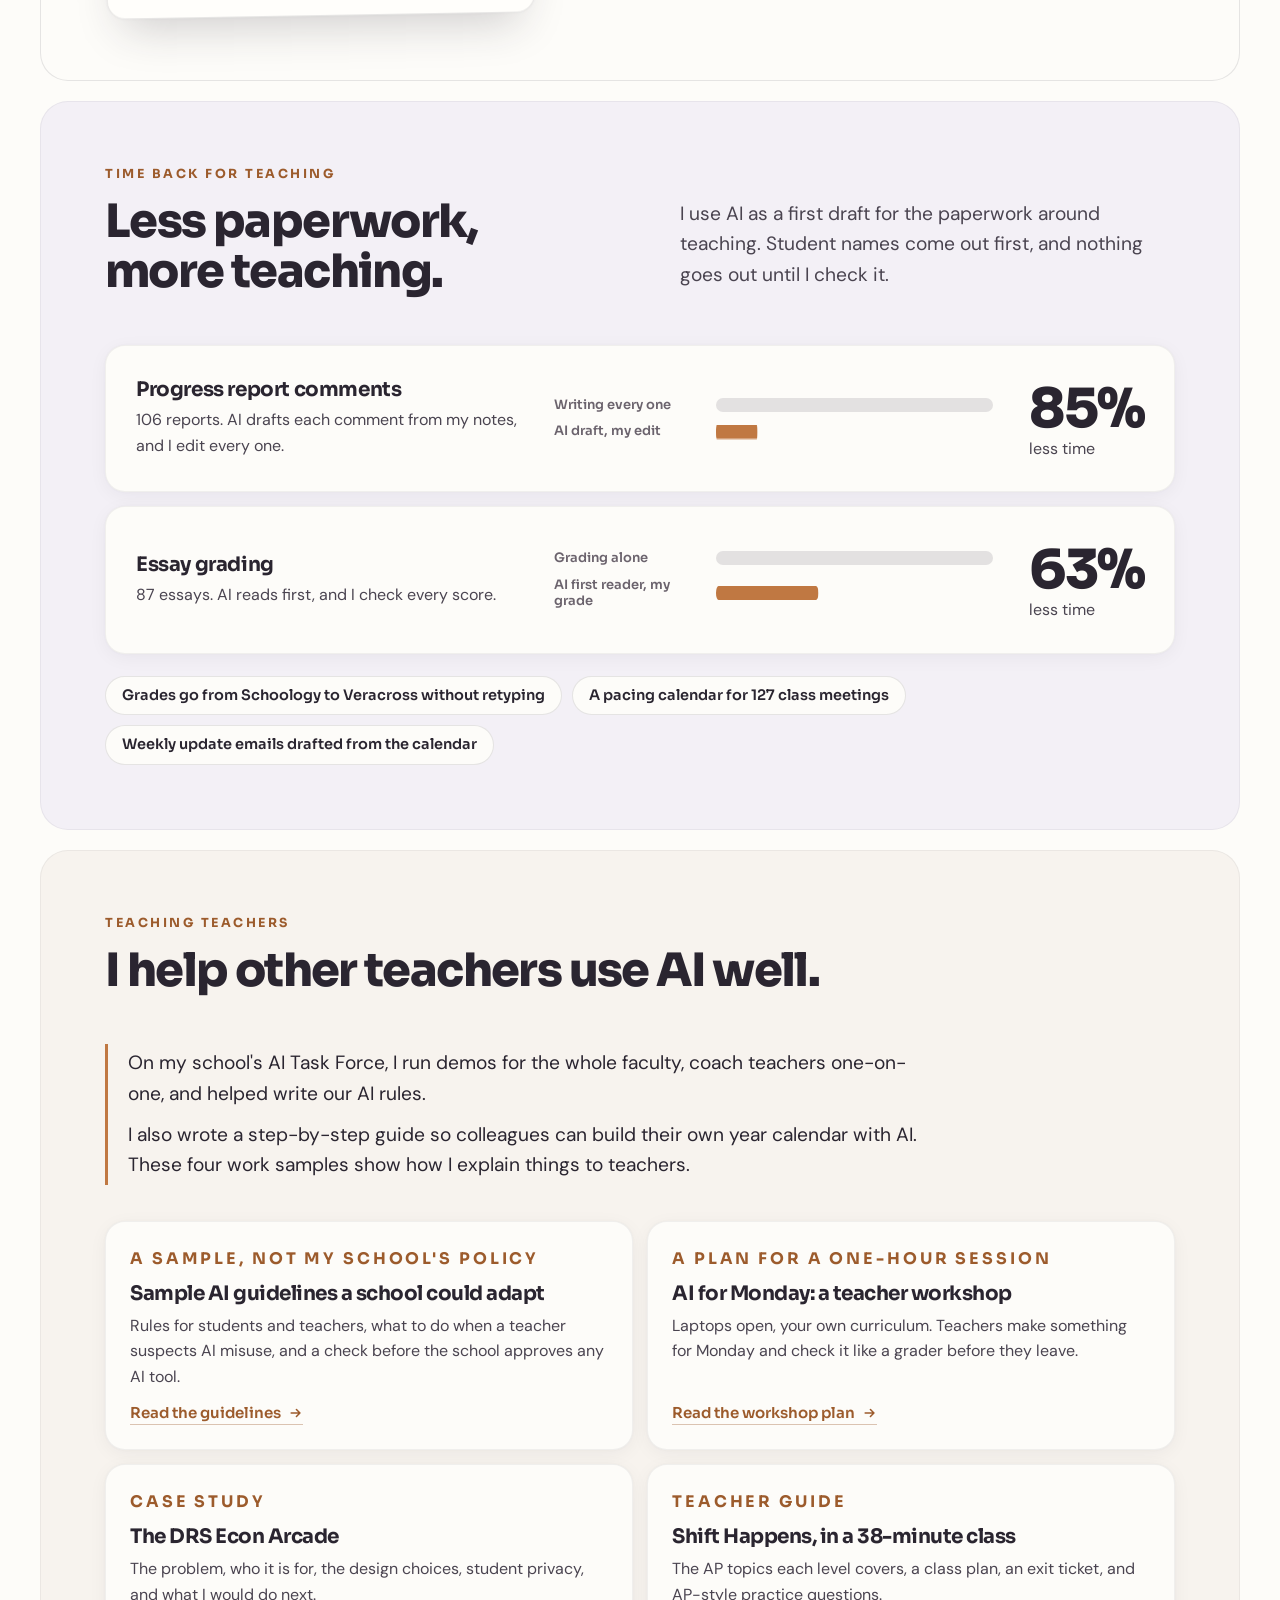
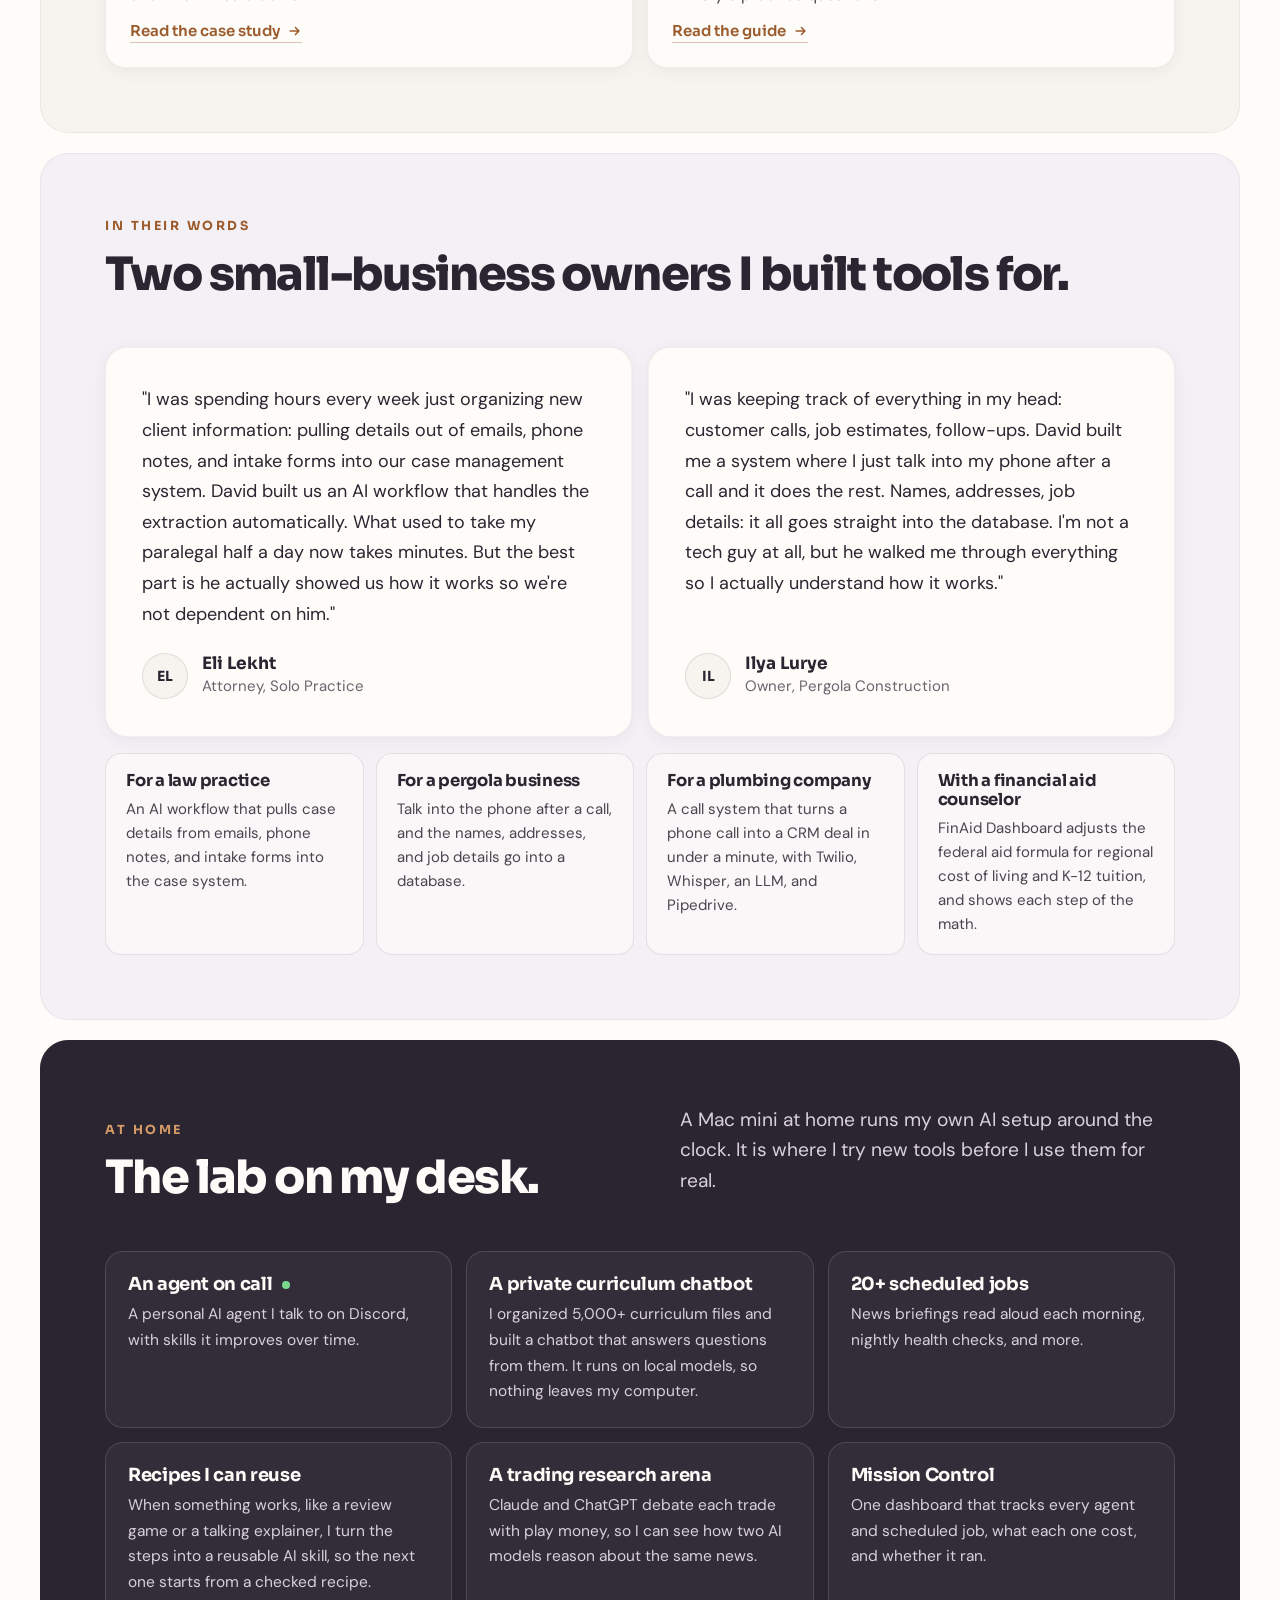
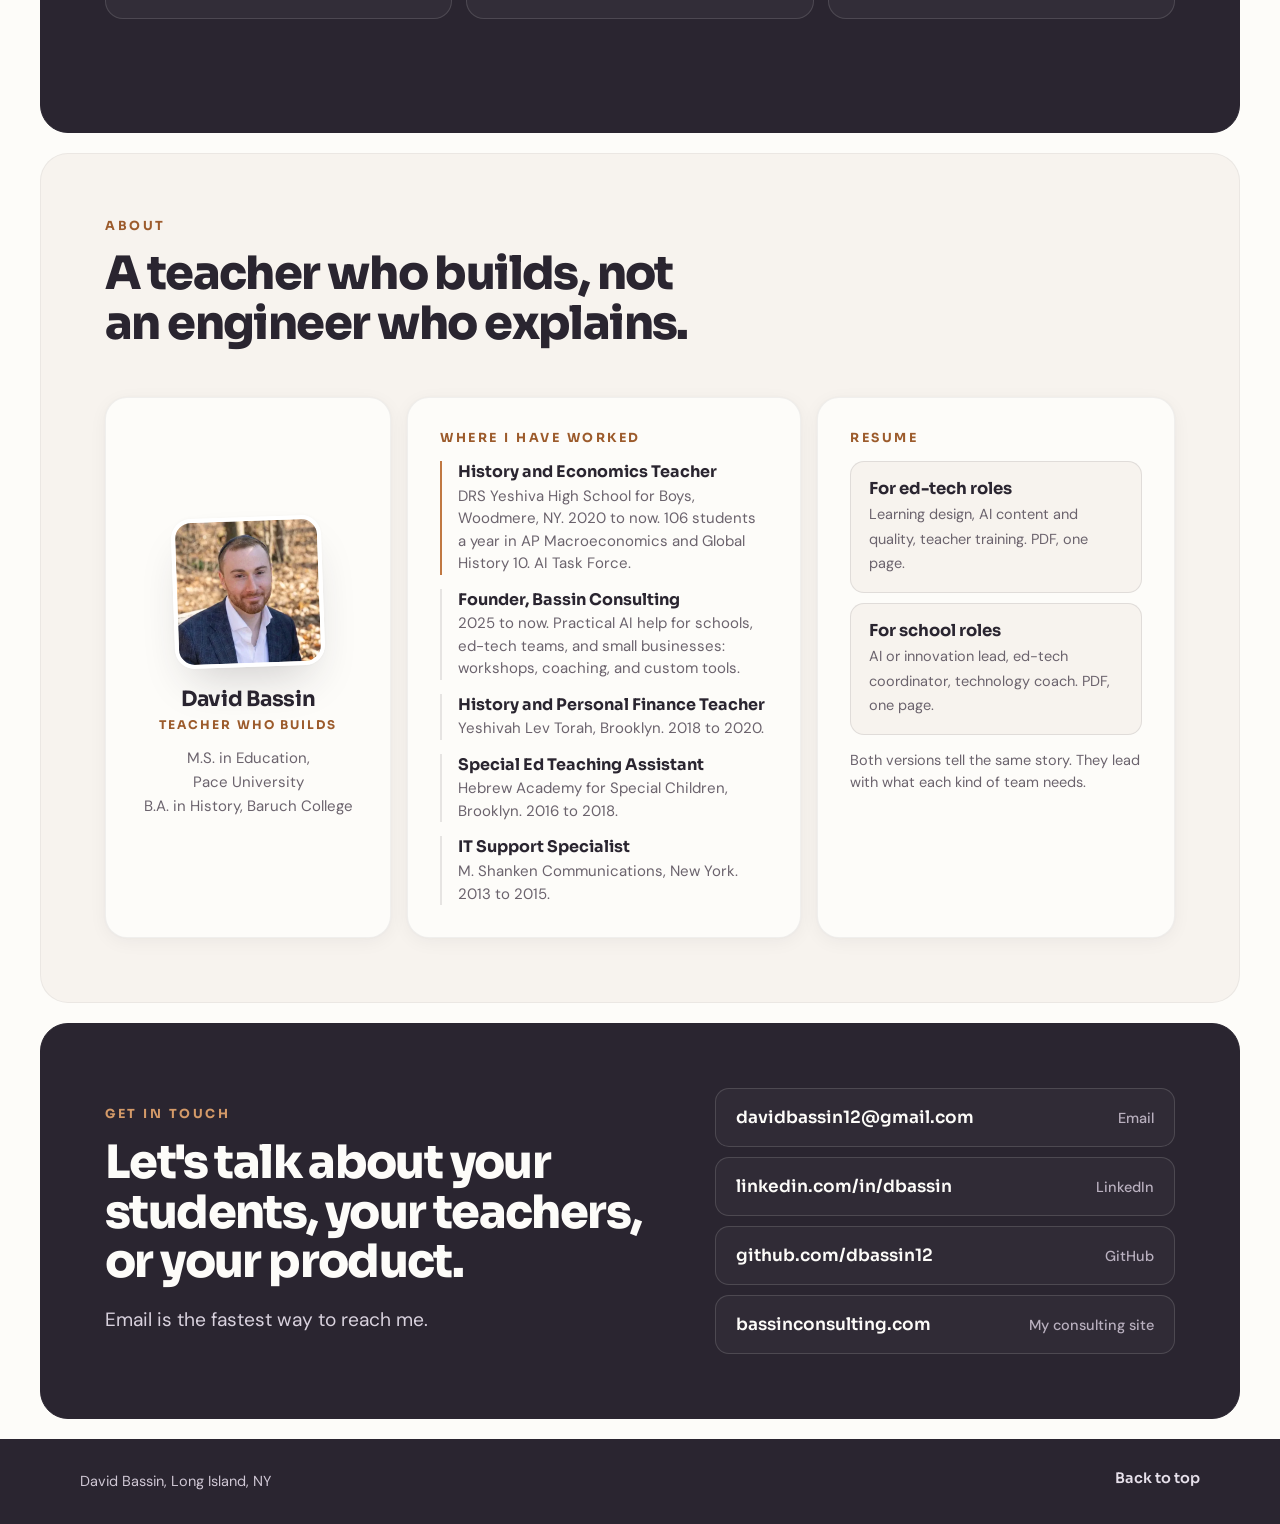
==== commit e6e521b6: "Polish: accessible buttons, cleaner hero copy, share card, sitemap, 404 page Co-Authored-By: Claude " ====
--- a/index.html
+++ b/index.html
@@ -82,8 +82,8 @@
 
 /* buttons and links */
 .btn{display:inline-flex;align-items:center;justify-content:center;gap:10px;min-height:52px;padding:0 24px;border-radius:10px;font:700 19px/1.1 var(--display);letter-spacing:-.01em;text-decoration:none;border:1.5px solid transparent;cursor:pointer;transition:transform .3s var(--ease),background-color .2s,border-color .2s,box-shadow .3s var(--ease)}
-.btn-primary{background:var(--copper);color:#fff;box-shadow:0 10px 22px -12px rgba(156,91,44,.8)}
-.btn-primary:hover{background:#B26C38;transform:translateY(-2px);box-shadow:0 16px 28px -14px rgba(156,91,44,.9)}
+.btn-primary{background:#AA6332;color:#fff;box-shadow:0 10px 22px -12px rgba(156,91,44,.8)}
+.btn-primary:hover{background:var(--copper-ink);transform:translateY(-2px);box-shadow:0 16px 28px -14px rgba(156,91,44,.9)}
 .btn-ghost{background:var(--cream);color:var(--plum);border-color:var(--line)}
 .btn-ghost:hover{border-color:var(--copper);color:var(--copper-ink);transform:translateY(-2px)}
 .links .btn{min-height:42px;font-size:15px;padding:0 18px;color:#fff}
@@ -415,7 +415,7 @@
   <div>
     <p class="pill ld" style="--d:0"><i aria-hidden="true"></i>AP Macroeconomics and Global History teacher</p>
     <h1 id="hero-title" class="ld" style="--d:1">I teach high school, <span class="l2">and I build what my students use.</span></h1>
-    <p class="lede ld" style="--d:2">I teach 106 students a year in AP Macroeconomics and Global History. I plan each school year end to end, build the review games my students play, and lead AI at my school with faculty demos and one-on-one coaching. Outside school, I build AI tools for small businesses.</p>
+    <p class="lede ld" style="--d:2">I plan each school year end to end, build the review games my students play, and lead AI at my school with faculty demos and one-on-one coaching. Outside school, I build AI tools for small businesses.</p>
     <div class="ctas ld" style="--d:3">
       <a class="btn btn-primary" href="#work">See my work</a>
       <details class="resume-menu">
@@ -427,15 +427,15 @@
       </details>
     </div>
     <ul class="creds ld" style="--d:4">
+      <li>106 students a year</li>
       <li>In classrooms since 2016</li>
       <li>M.S. in Education, Pace University</li>
-      <li>106 students a year</li>
     </ul>
   </div>
   <div class="deck" id="deck">
-    <a class="dk dk-1" href="#arcade"><img src="img/arcade-screens-800.webp" width="800" height="500" alt="" fetchpriority="high"><span>Econ Arcade</span><span class="vh">: see the DRS Econ Arcade</span></a>
-    <a class="dk dk-2" href="#outcry"><img src="img/open-outcry-800.webp" width="800" height="500" alt=""><span>Open Outcry</span><span class="vh">: see Open Outcry</span></a>
-    <a class="dk dk-3" href="#r2r"><img src="img/road-to-revolution-800.webp" width="800" height="500" alt=""><span>Road to Revolution</span><span class="vh">: see Road to Revolution</span></a>
+    <a class="dk dk-1" href="#arcade" aria-label="See the DRS Econ Arcade"><img src="img/arcade-screens-800.webp" width="800" height="500" alt="" fetchpriority="high"><span aria-hidden="true">Econ Arcade</span></a>
+    <a class="dk dk-2" href="#outcry" aria-label="See Open Outcry"><img src="img/open-outcry-800.webp" width="800" height="500" alt=""><span aria-hidden="true">Open Outcry</span></a>
+    <a class="dk dk-3" href="#r2r" aria-label="See Road to Revolution"><img src="img/road-to-revolution-800.webp" width="800" height="500" alt=""><span aria-hidden="true">Road to Revolution</span></a>
     <figure class="photo">
       <img src="img/headshot-480.webp" width="480" height="480" alt="David Bassin">
       <figcaption><strong>David Bassin</strong><span>Teacher who builds</span></figcaption>
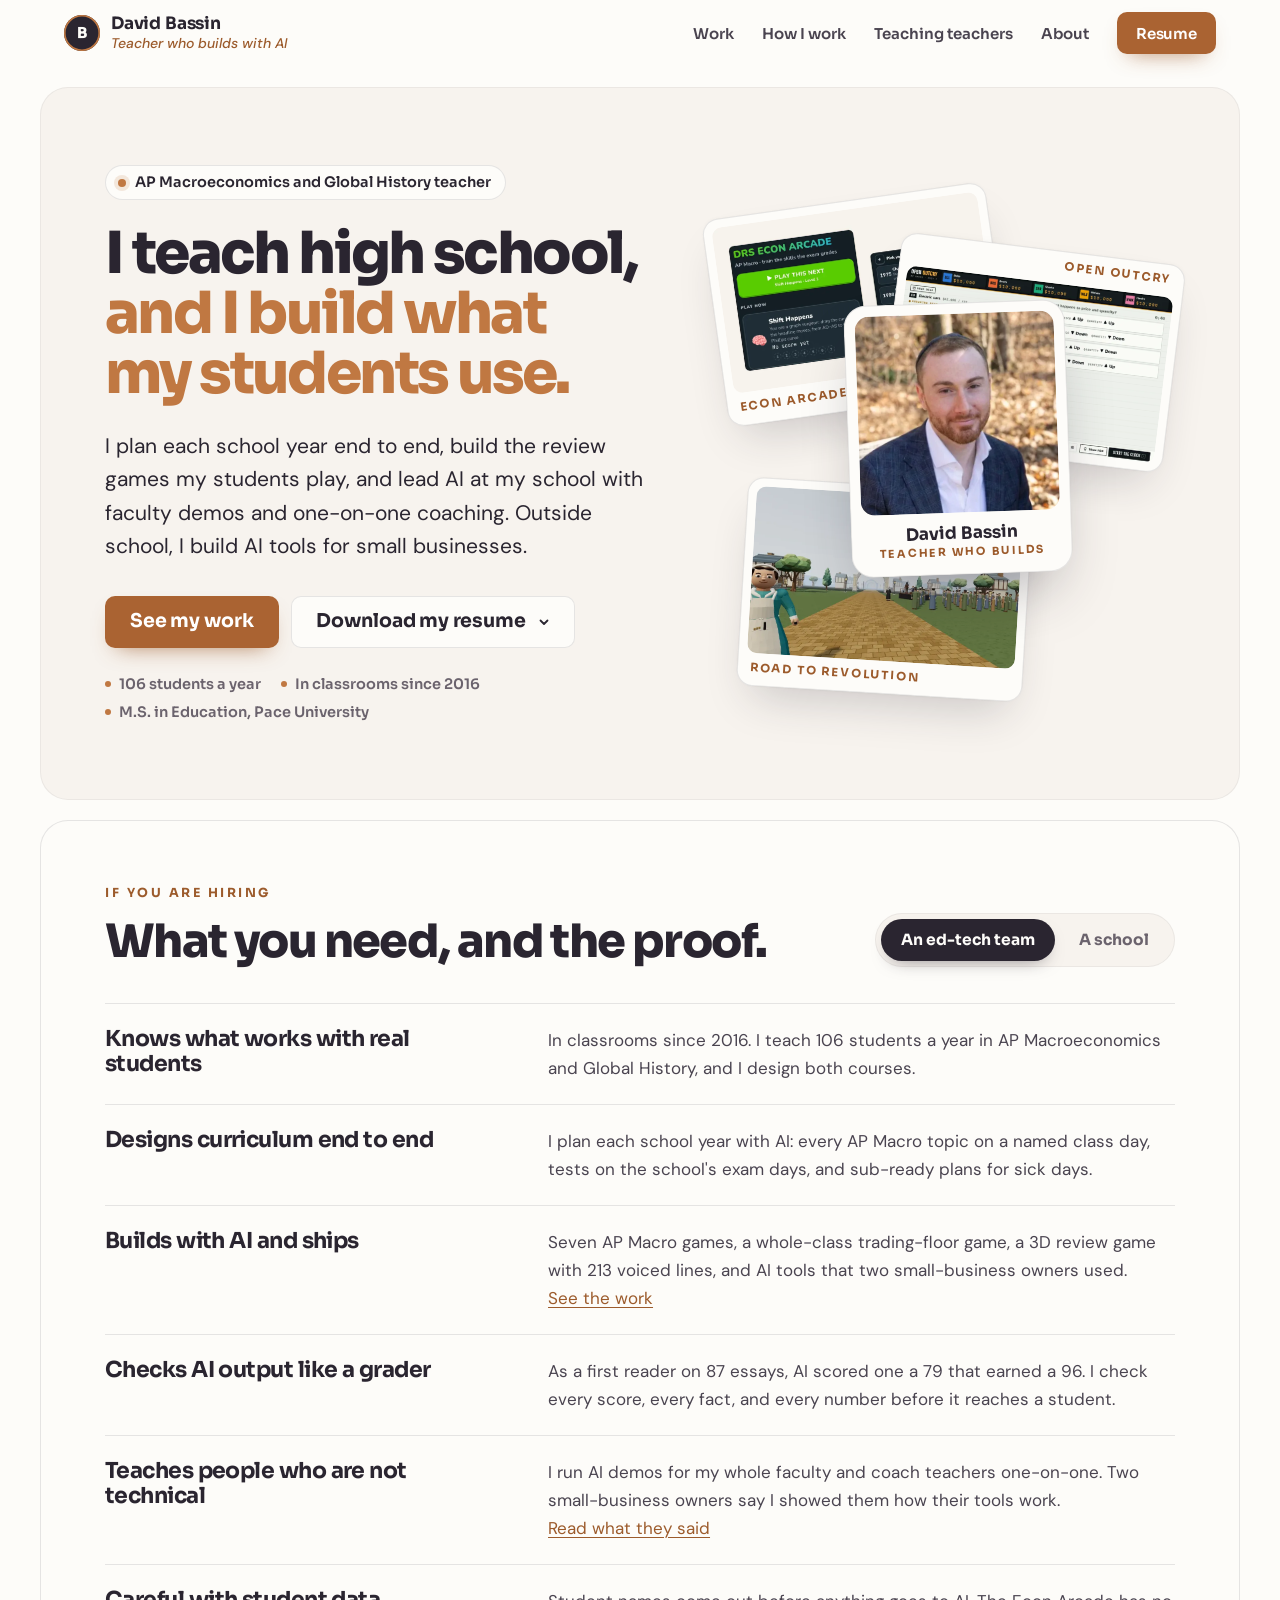
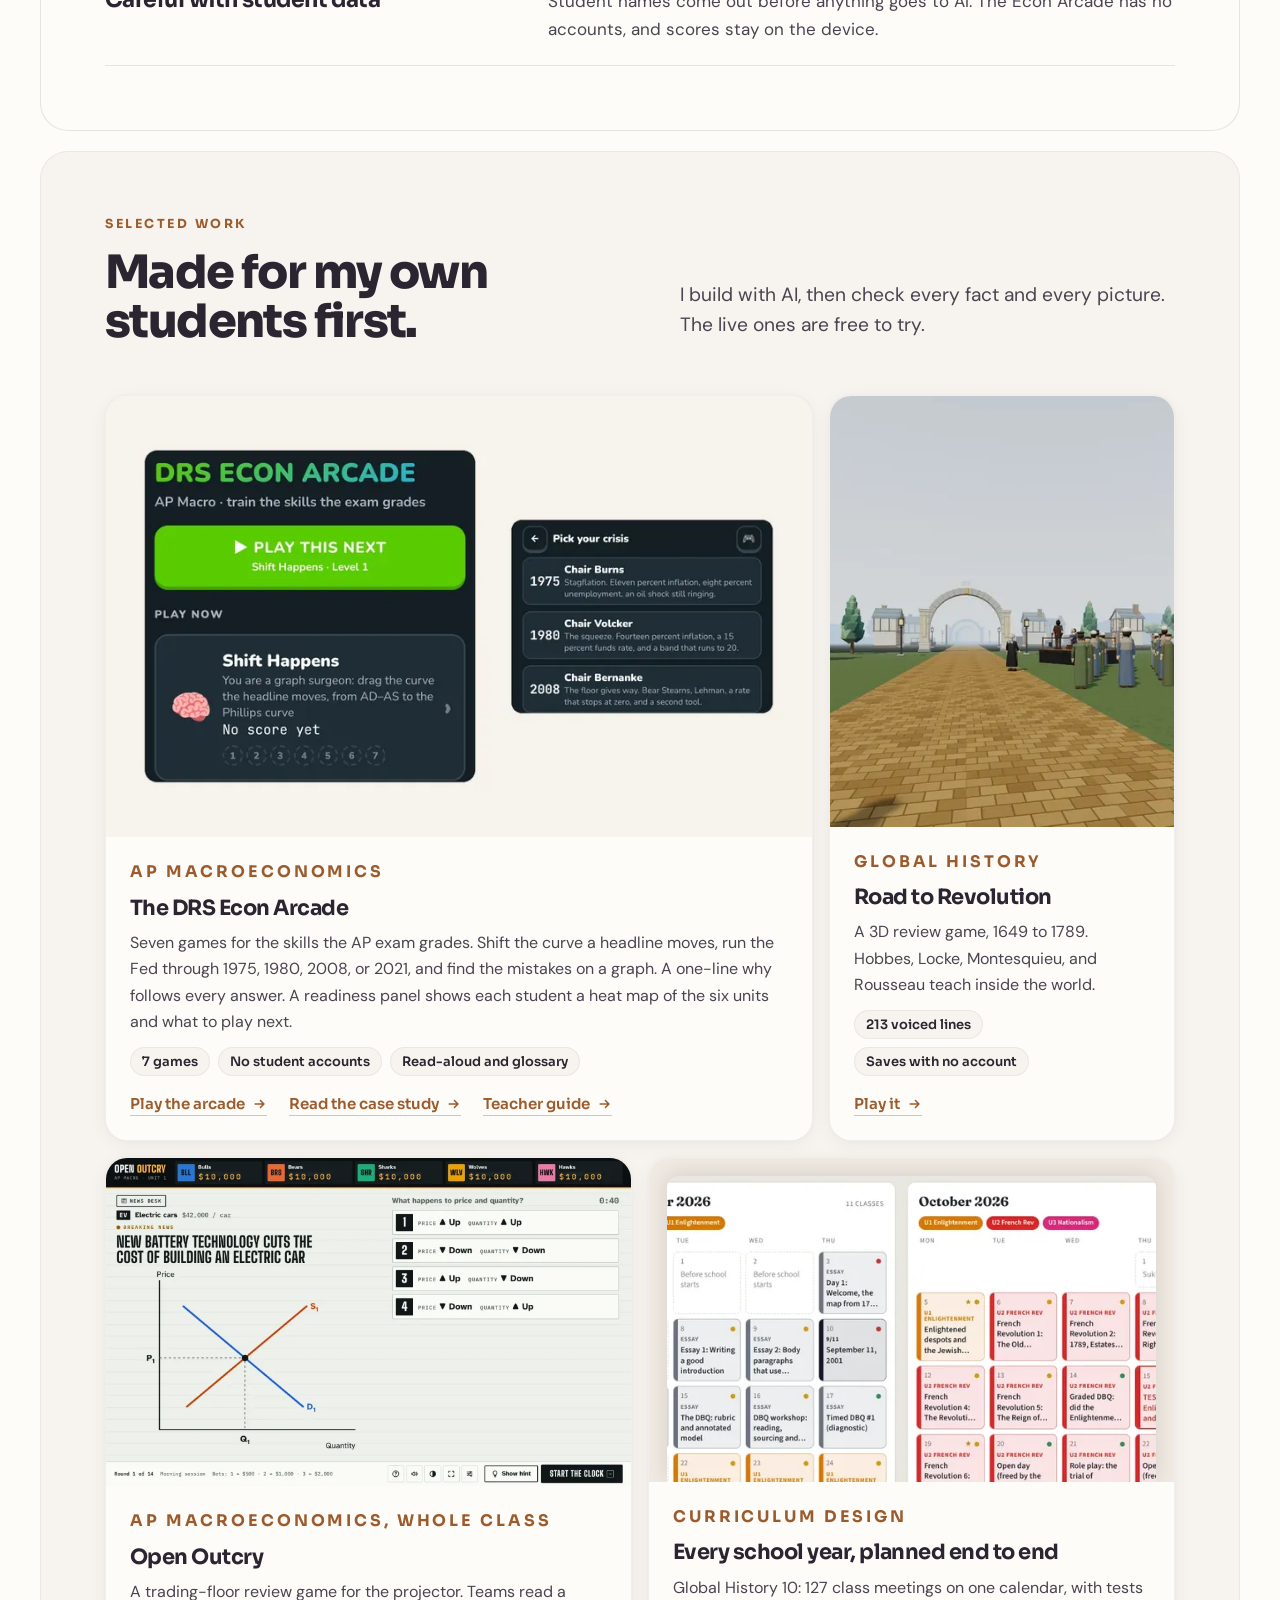
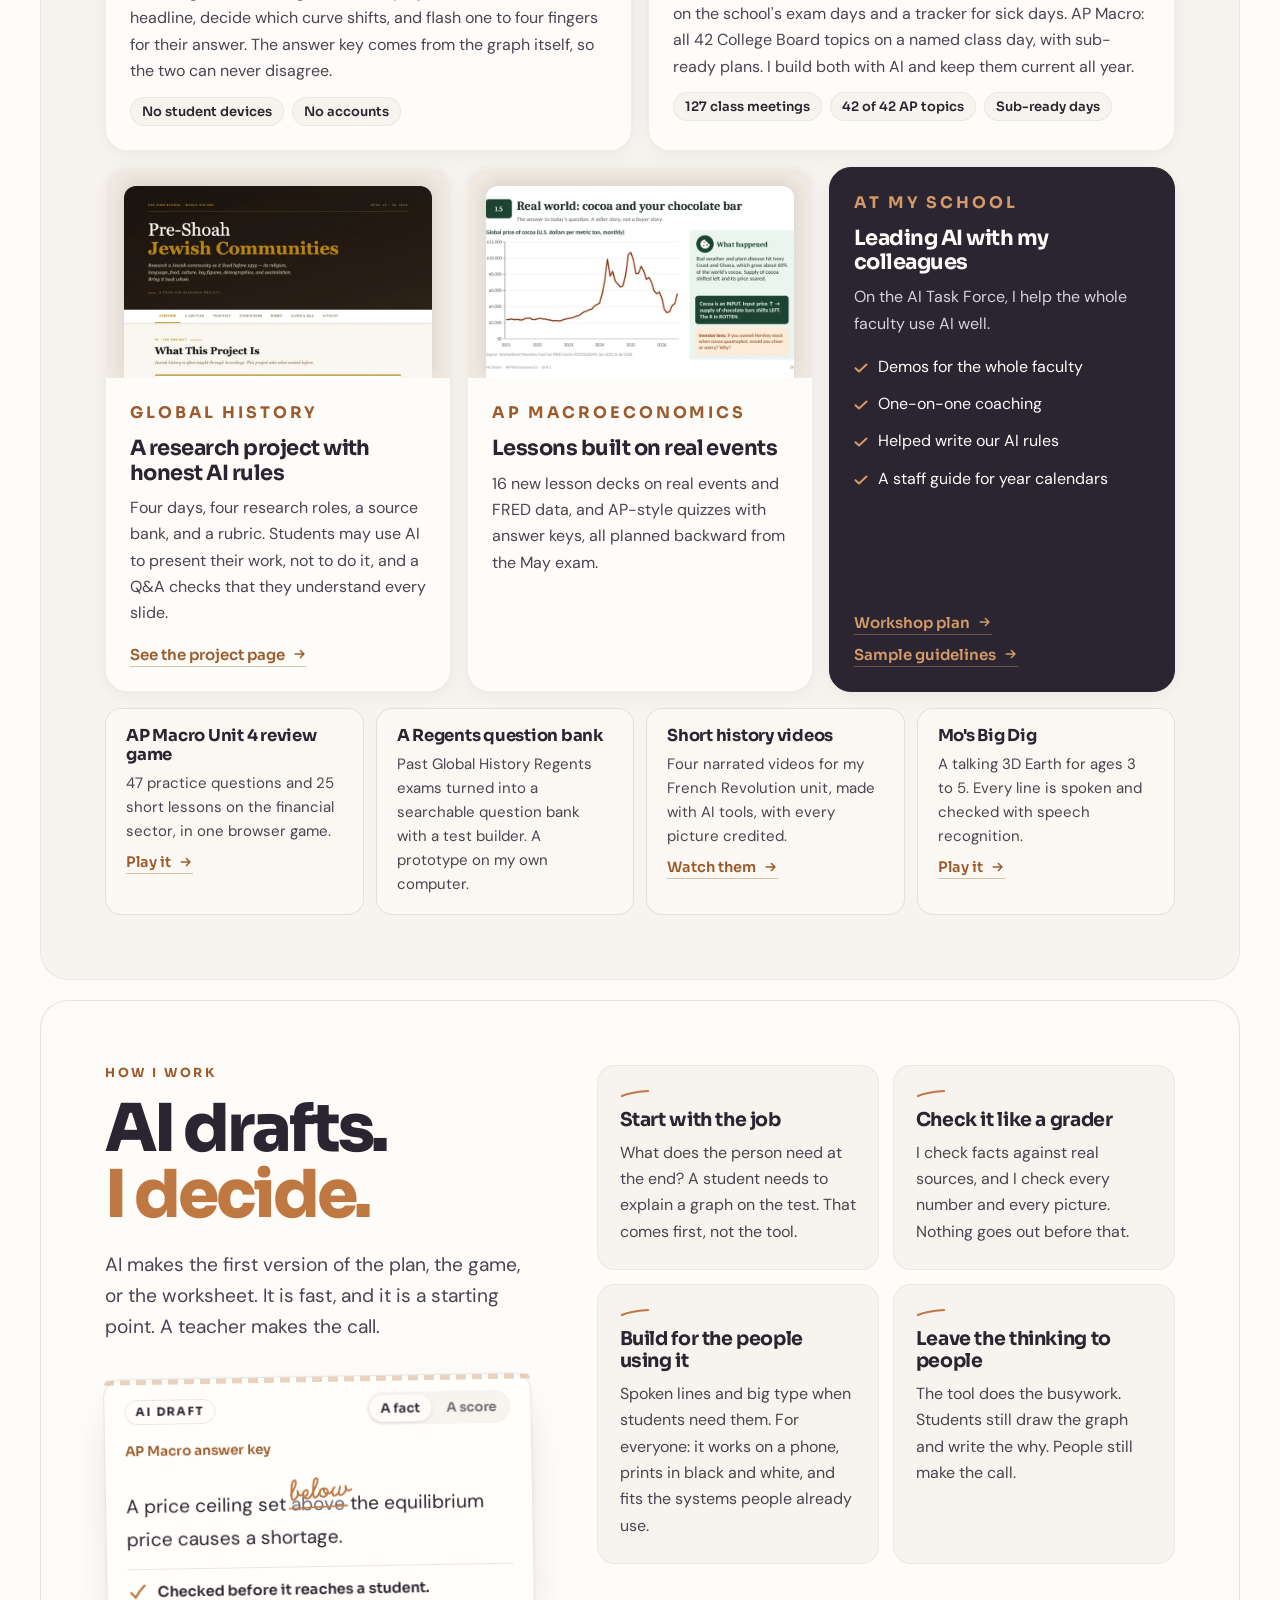
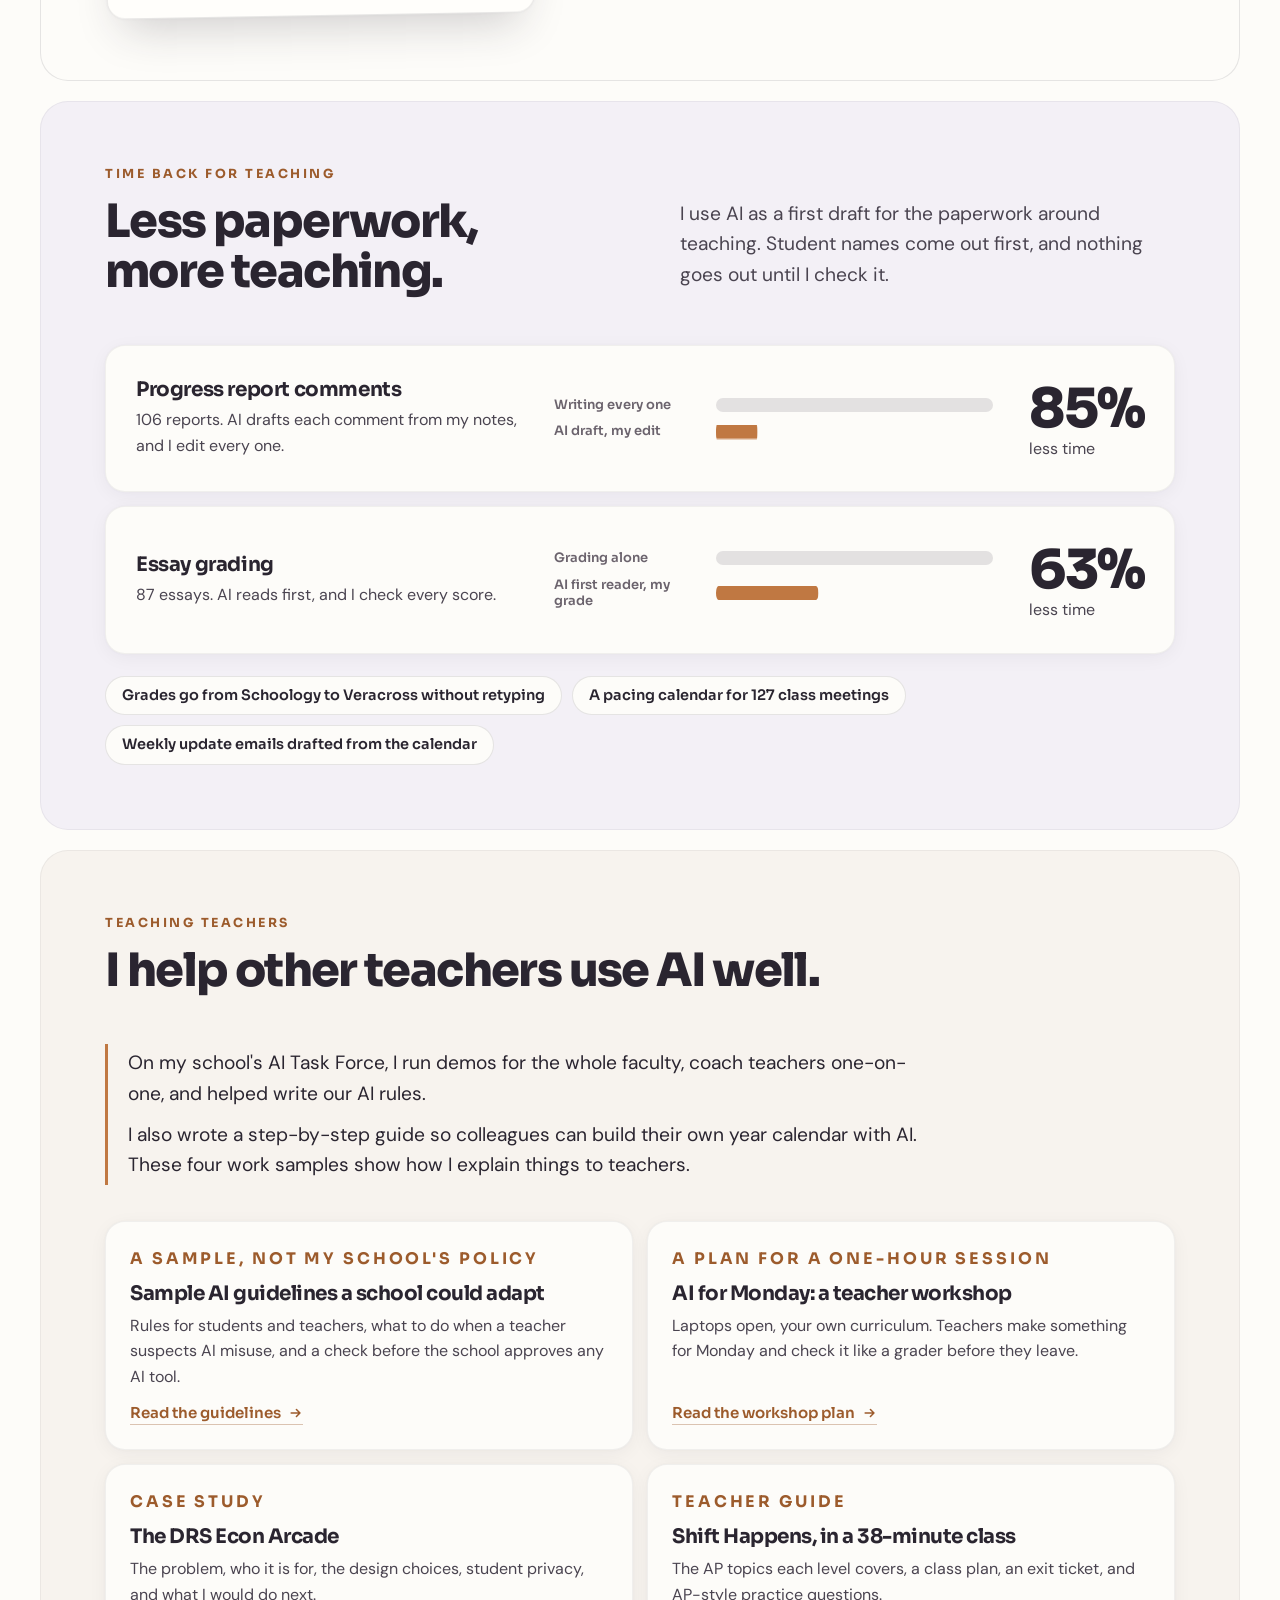
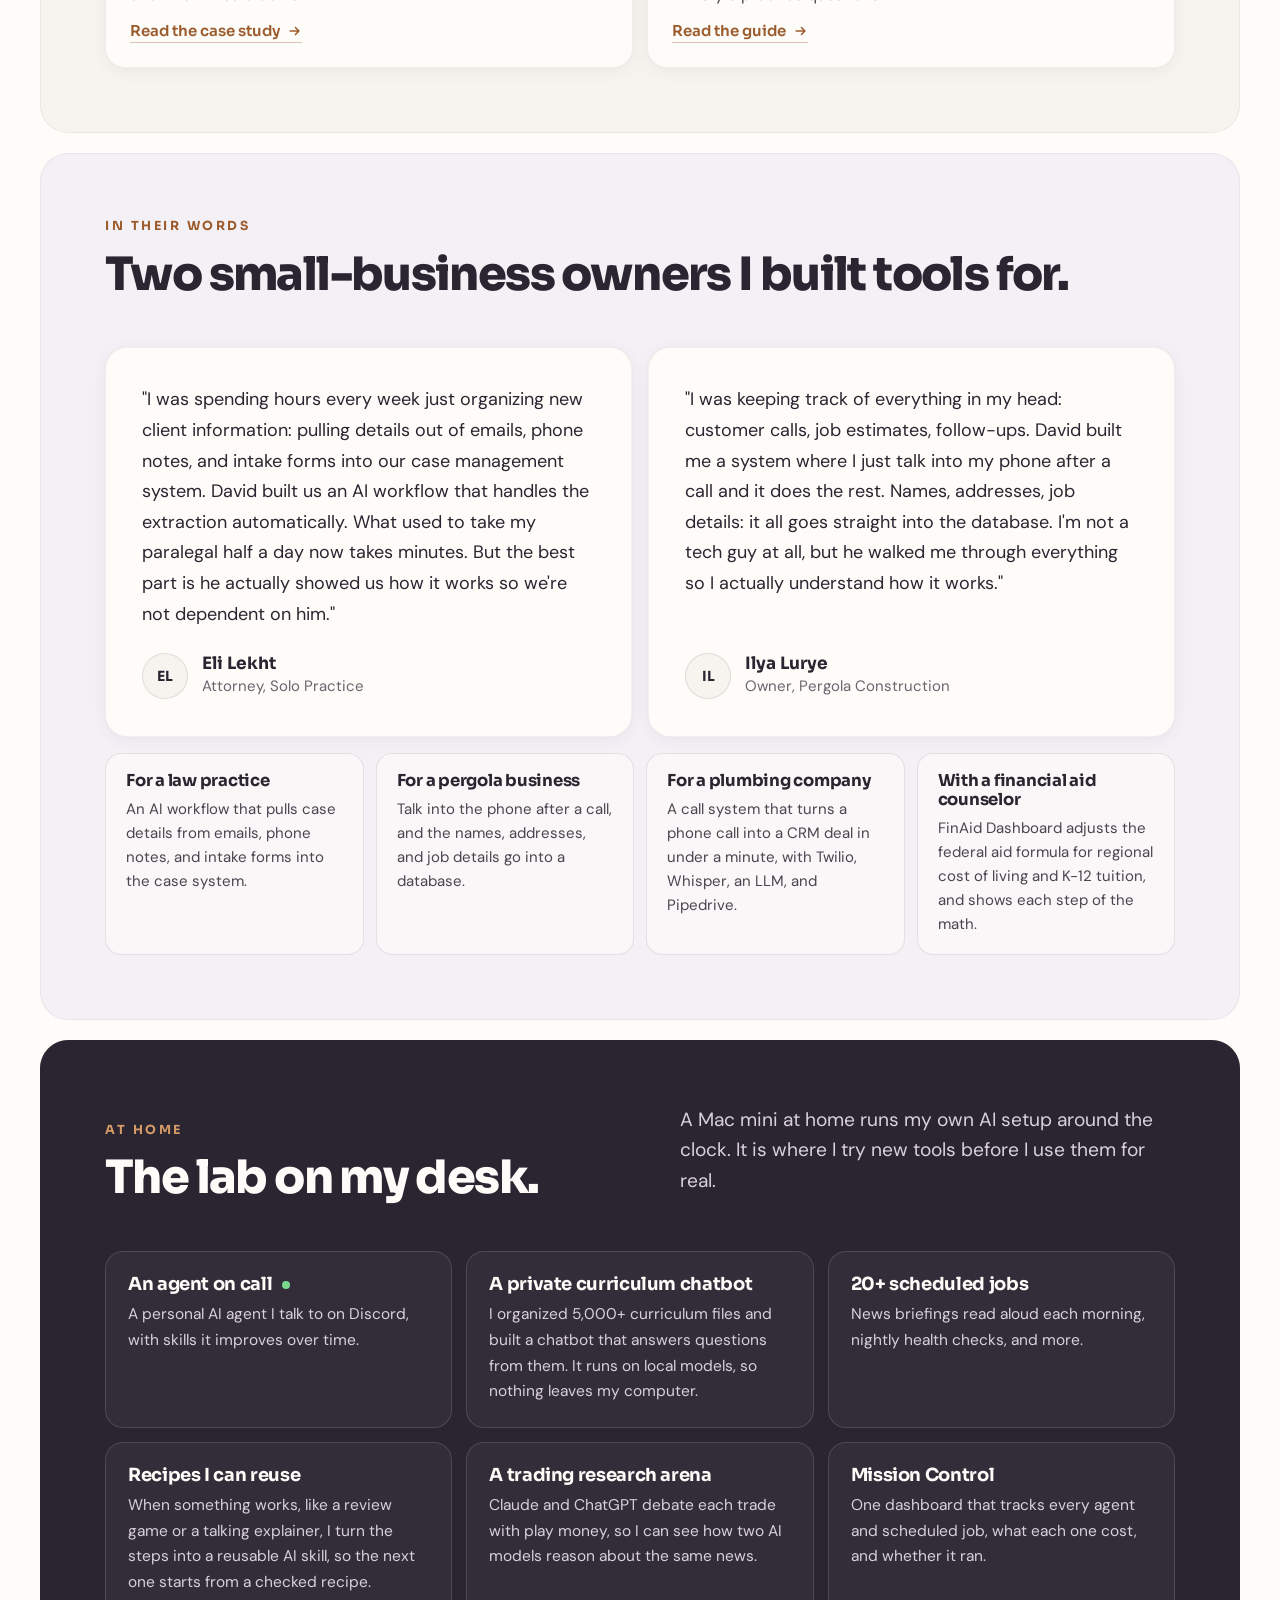
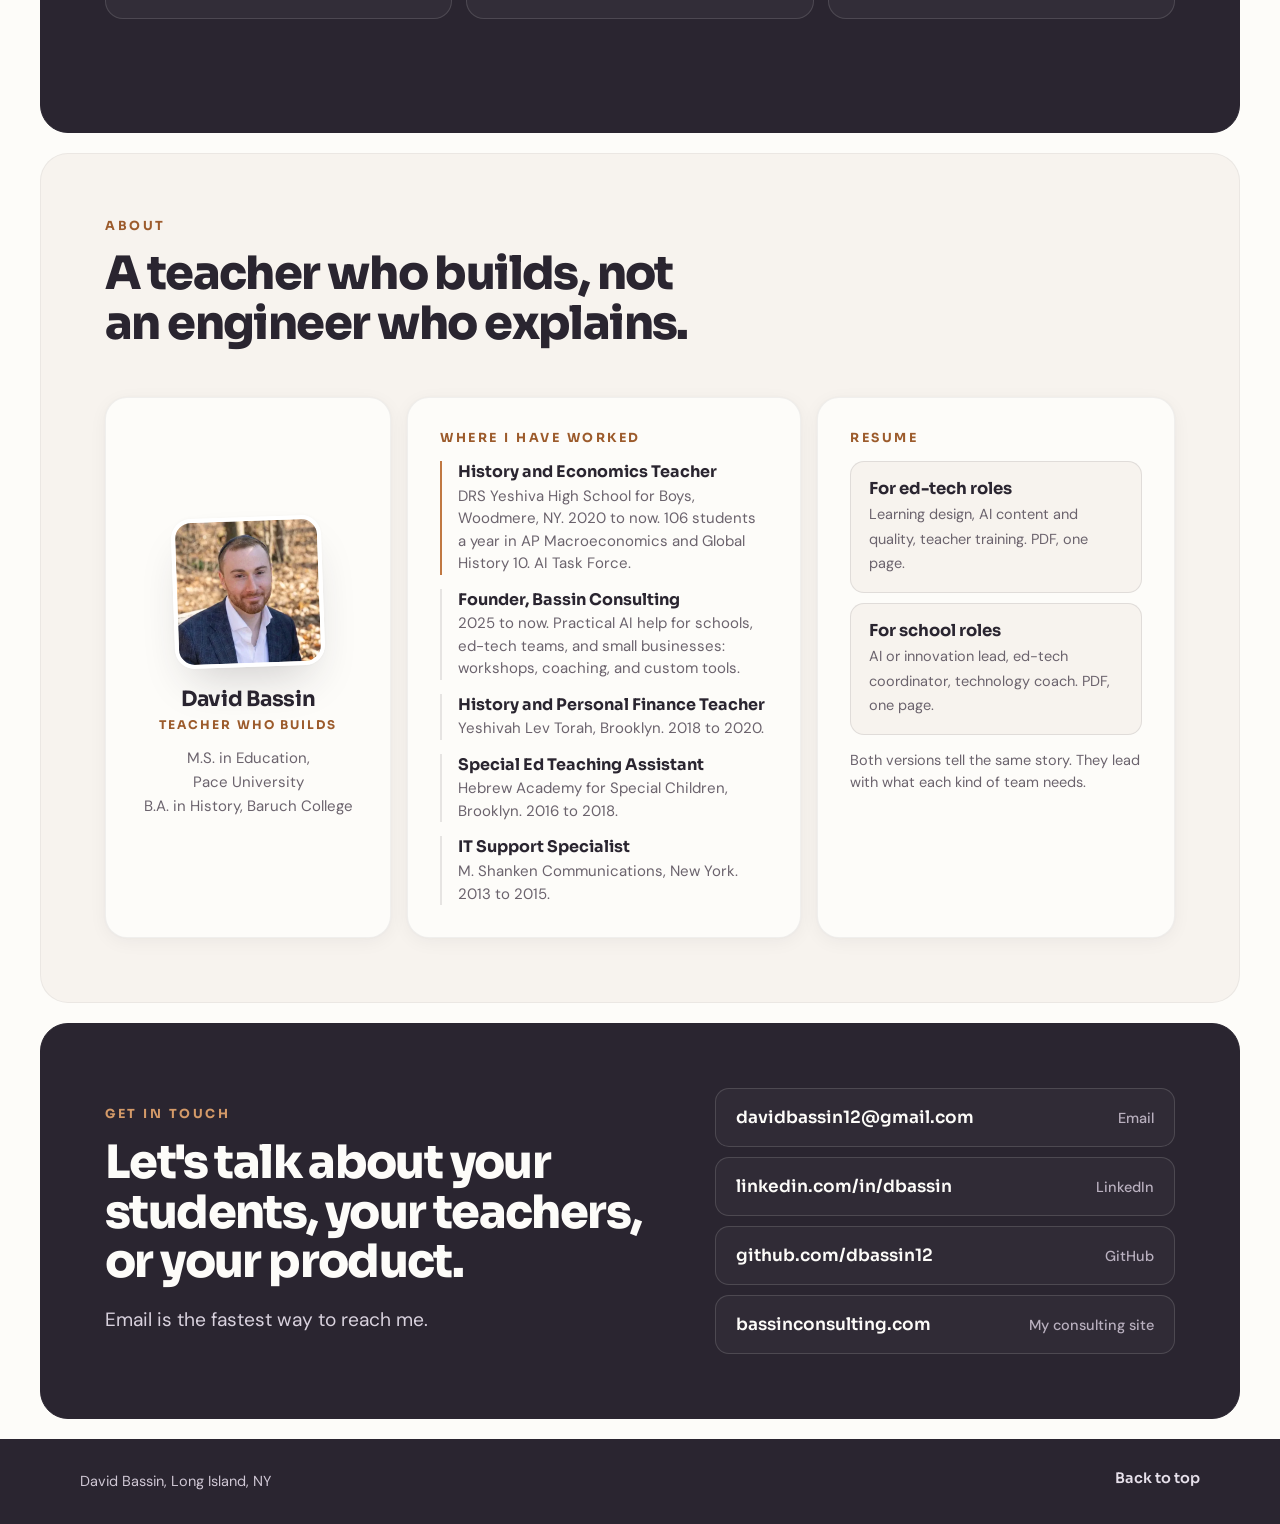
==== commit 14173f13: "Fix the resume menu opening under the hero cards, keep inline links whole Co-Authored-By: Claude Opu" ====
--- a/index.html
+++ b/index.html
@@ -131,7 +131,7 @@
 .hero h1{margin-top:24px;font-size:clamp(40px,4.9vw,58px);font-weight:800;letter-spacing:-.045em;line-height:1.03}
 .hero h1 .l2{display:block;color:var(--copper)}
 .hero .lede{margin-top:26px;font-size:clamp(18px,1.7vw,21px);line-height:1.6;color:var(--plum);max-width:32em}
-.ctas{display:flex;flex-wrap:wrap;gap:12px;margin-top:32px}
+.ctas{display:flex;flex-wrap:wrap;gap:12px;margin-top:32px;position:relative;z-index:6}
 .creds{display:flex;flex-wrap:wrap;gap:8px 20px;margin-top:26px;font:600 14.5px/1.4 var(--display);color:var(--muted)}
 .creds li{display:flex;align-items:center;gap:8px}
 .creds li::before{content:"";width:6px;height:6px;border-radius:50%;background:var(--copper)}
@@ -178,7 +178,7 @@
 .needs h3{font-size:clamp(19px,1.8vw,22px);letter-spacing:-.025em}
 
 .needs p{font-size:17px;line-height:1.65}
-.needs a{color:var(--copper-ink);text-underline-offset:3px;text-decoration-thickness:1px}
+.needs a{color:var(--copper-ink);text-underline-offset:3px;text-decoration-thickness:1px;white-space:nowrap}
 @media (prefers-reduced-motion:no-preference){
   .js .needs.swap li{animation:rowin .6s var(--ease) both;animation-delay:calc(var(--n,0) * 60ms)}
 }
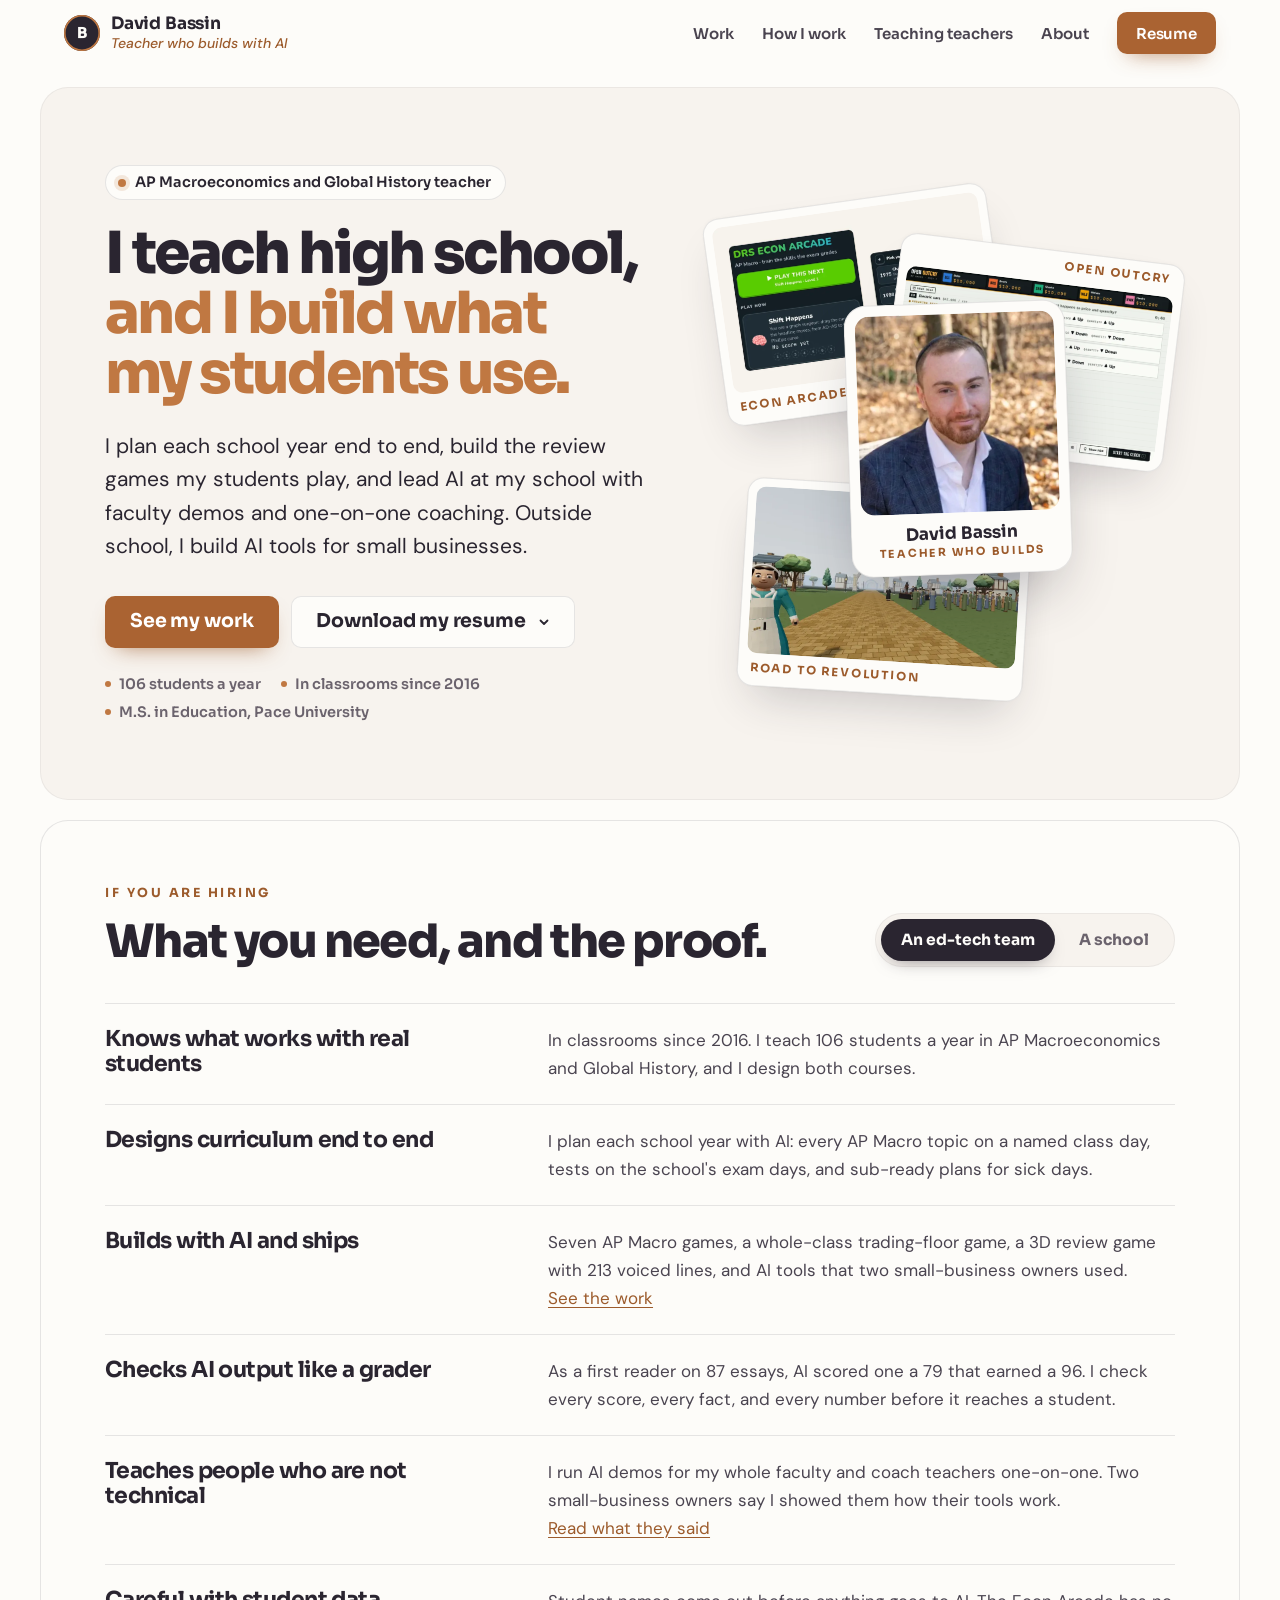
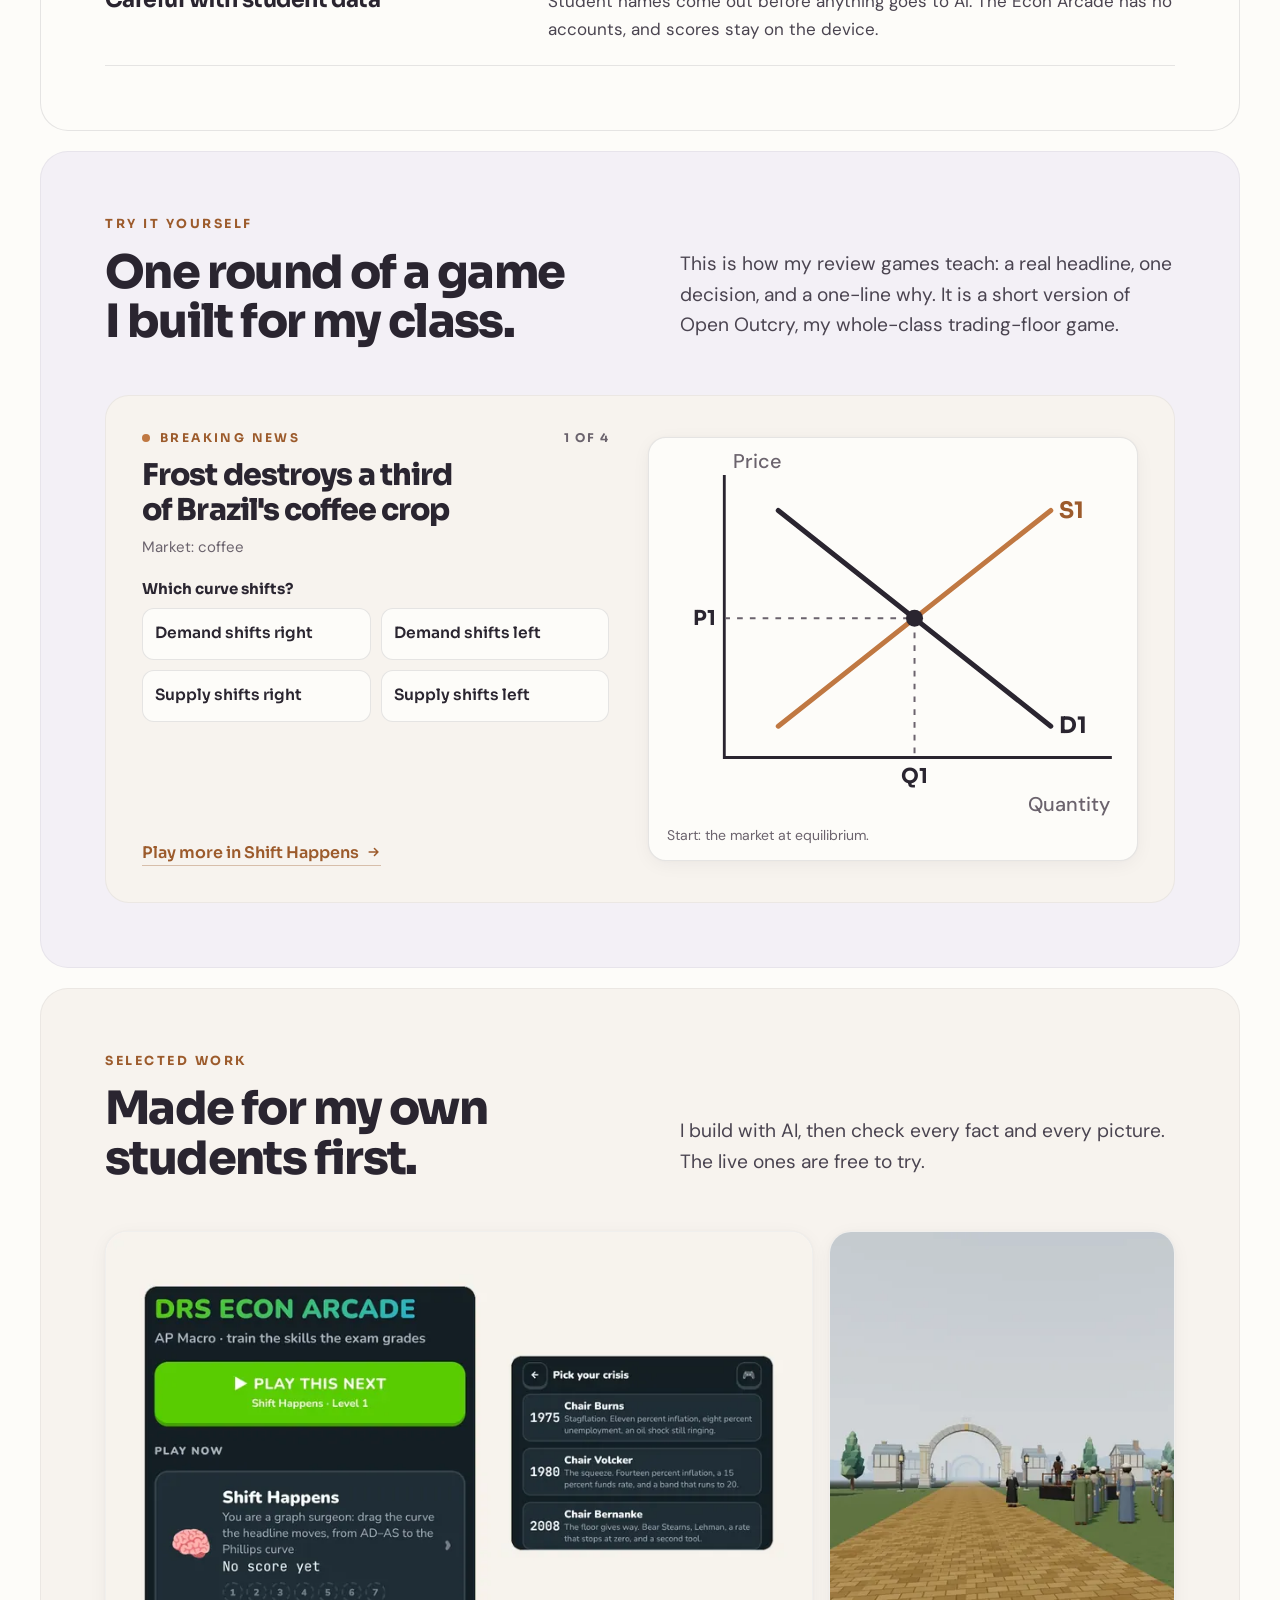
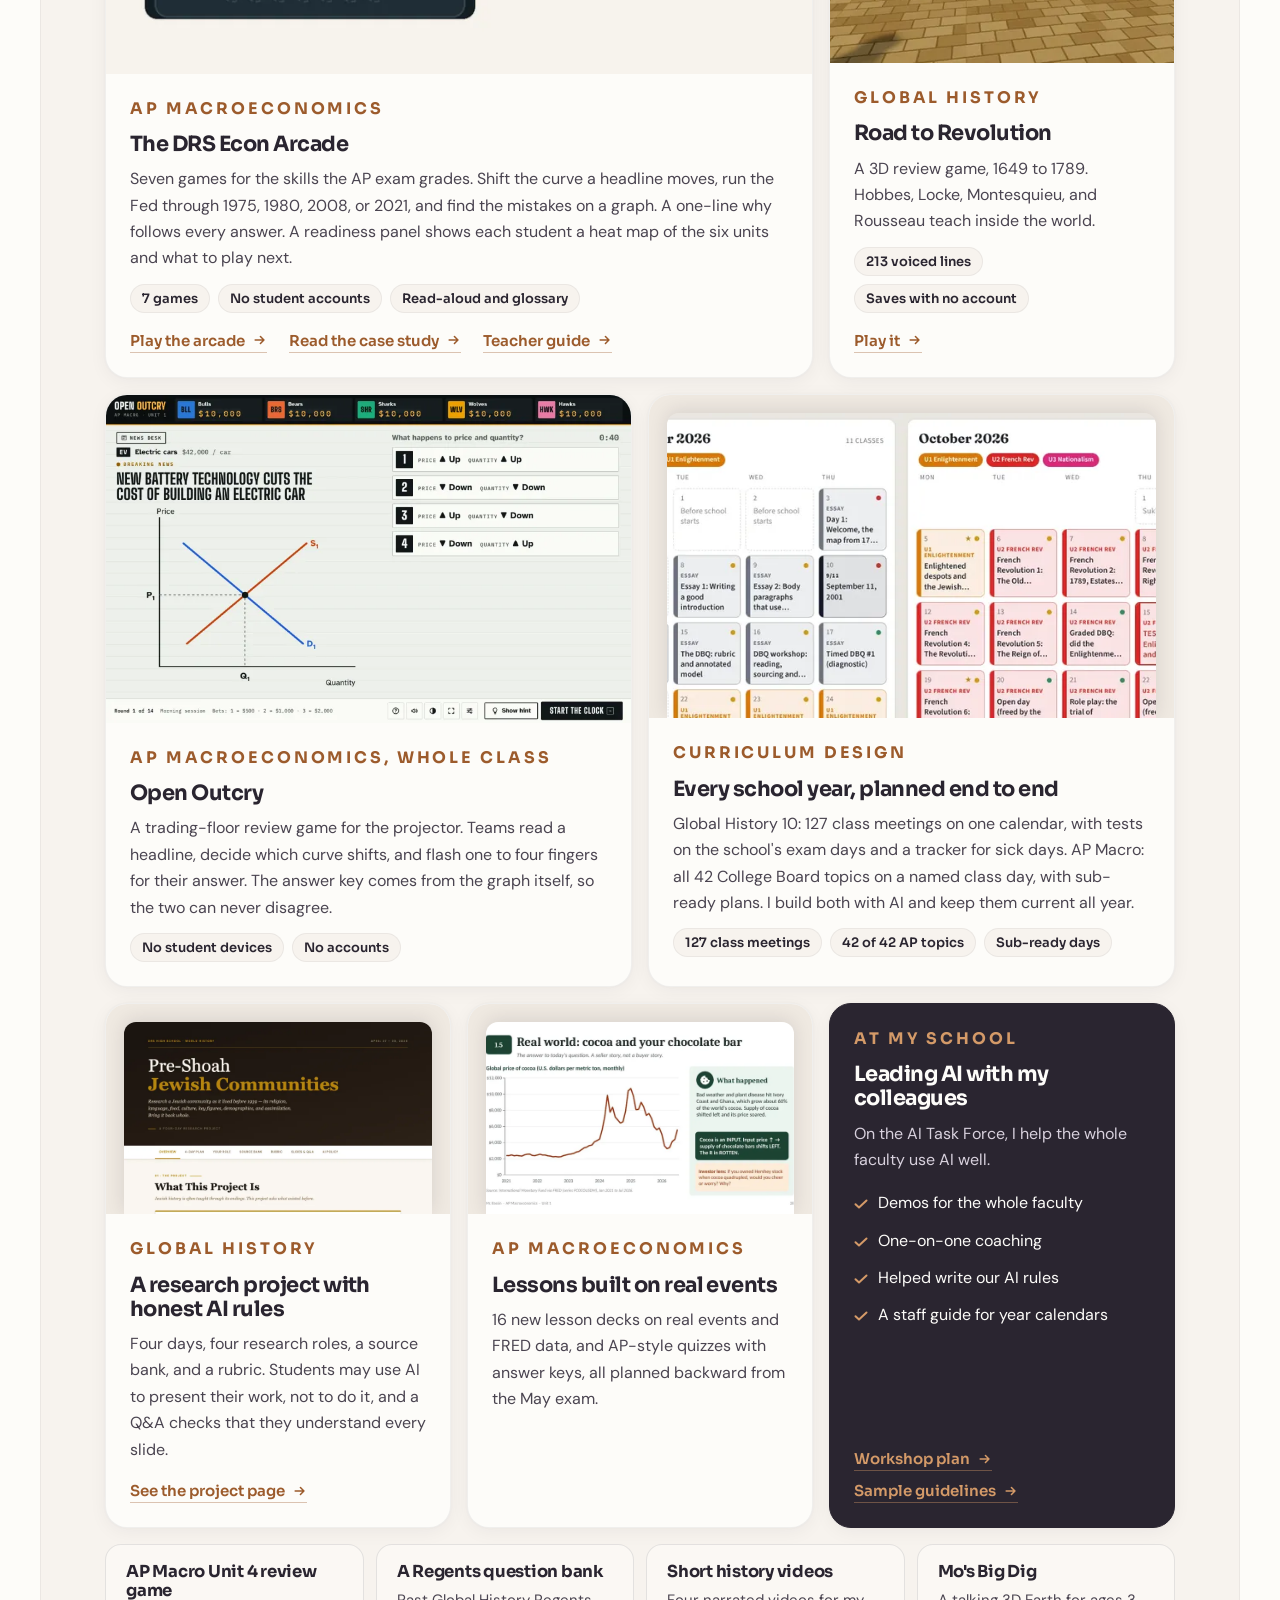
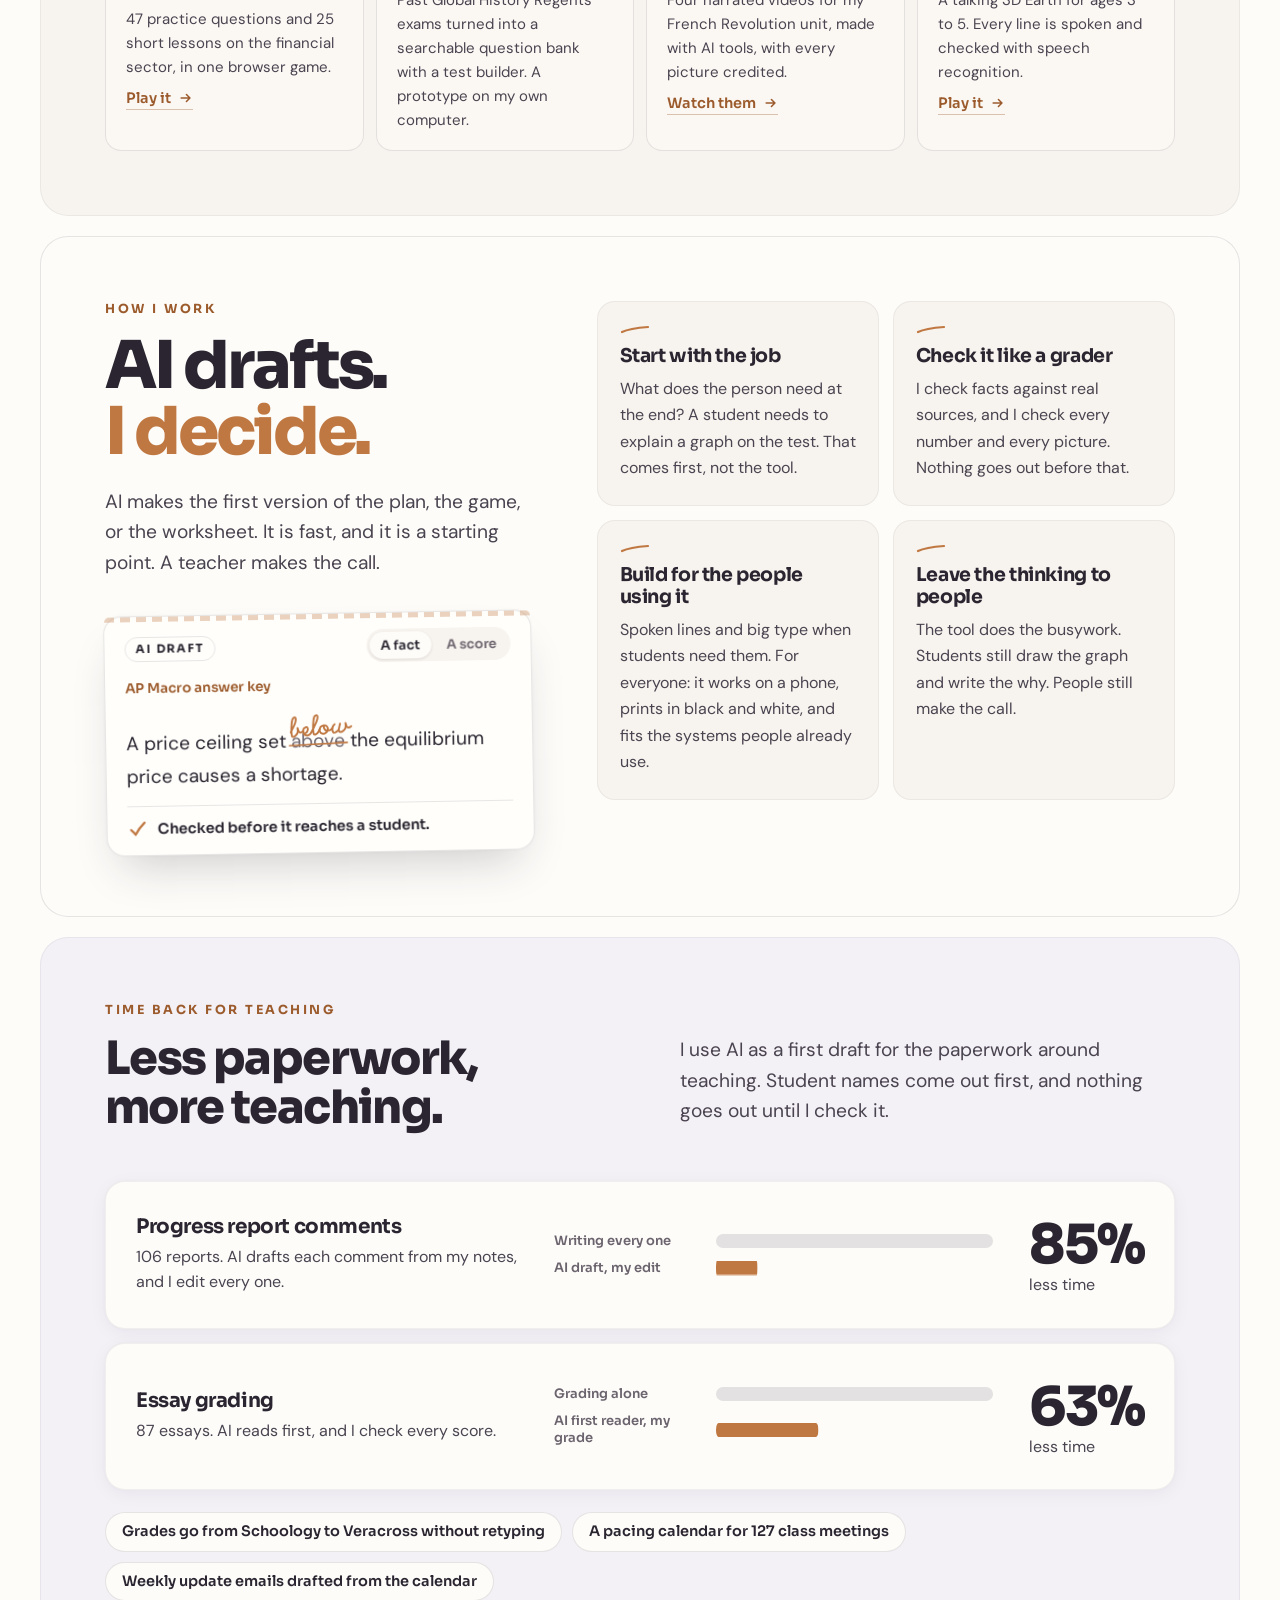
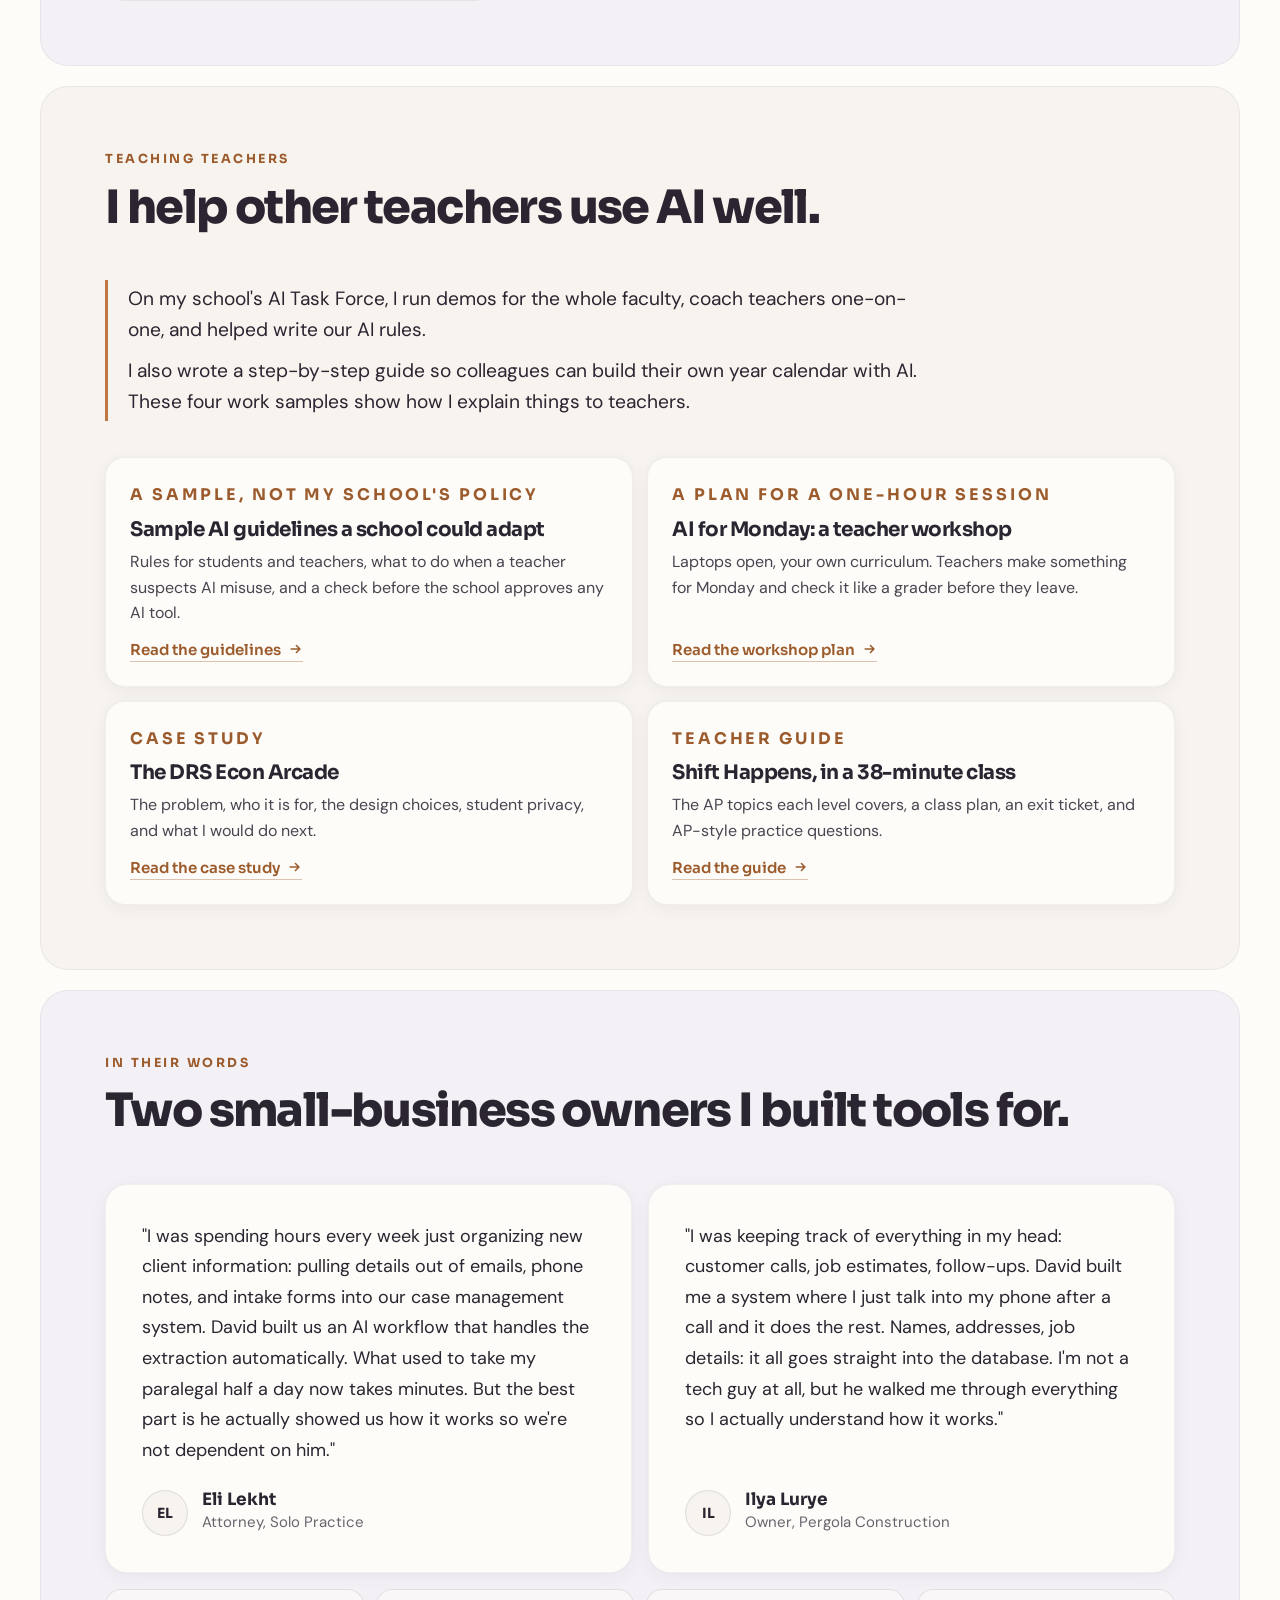
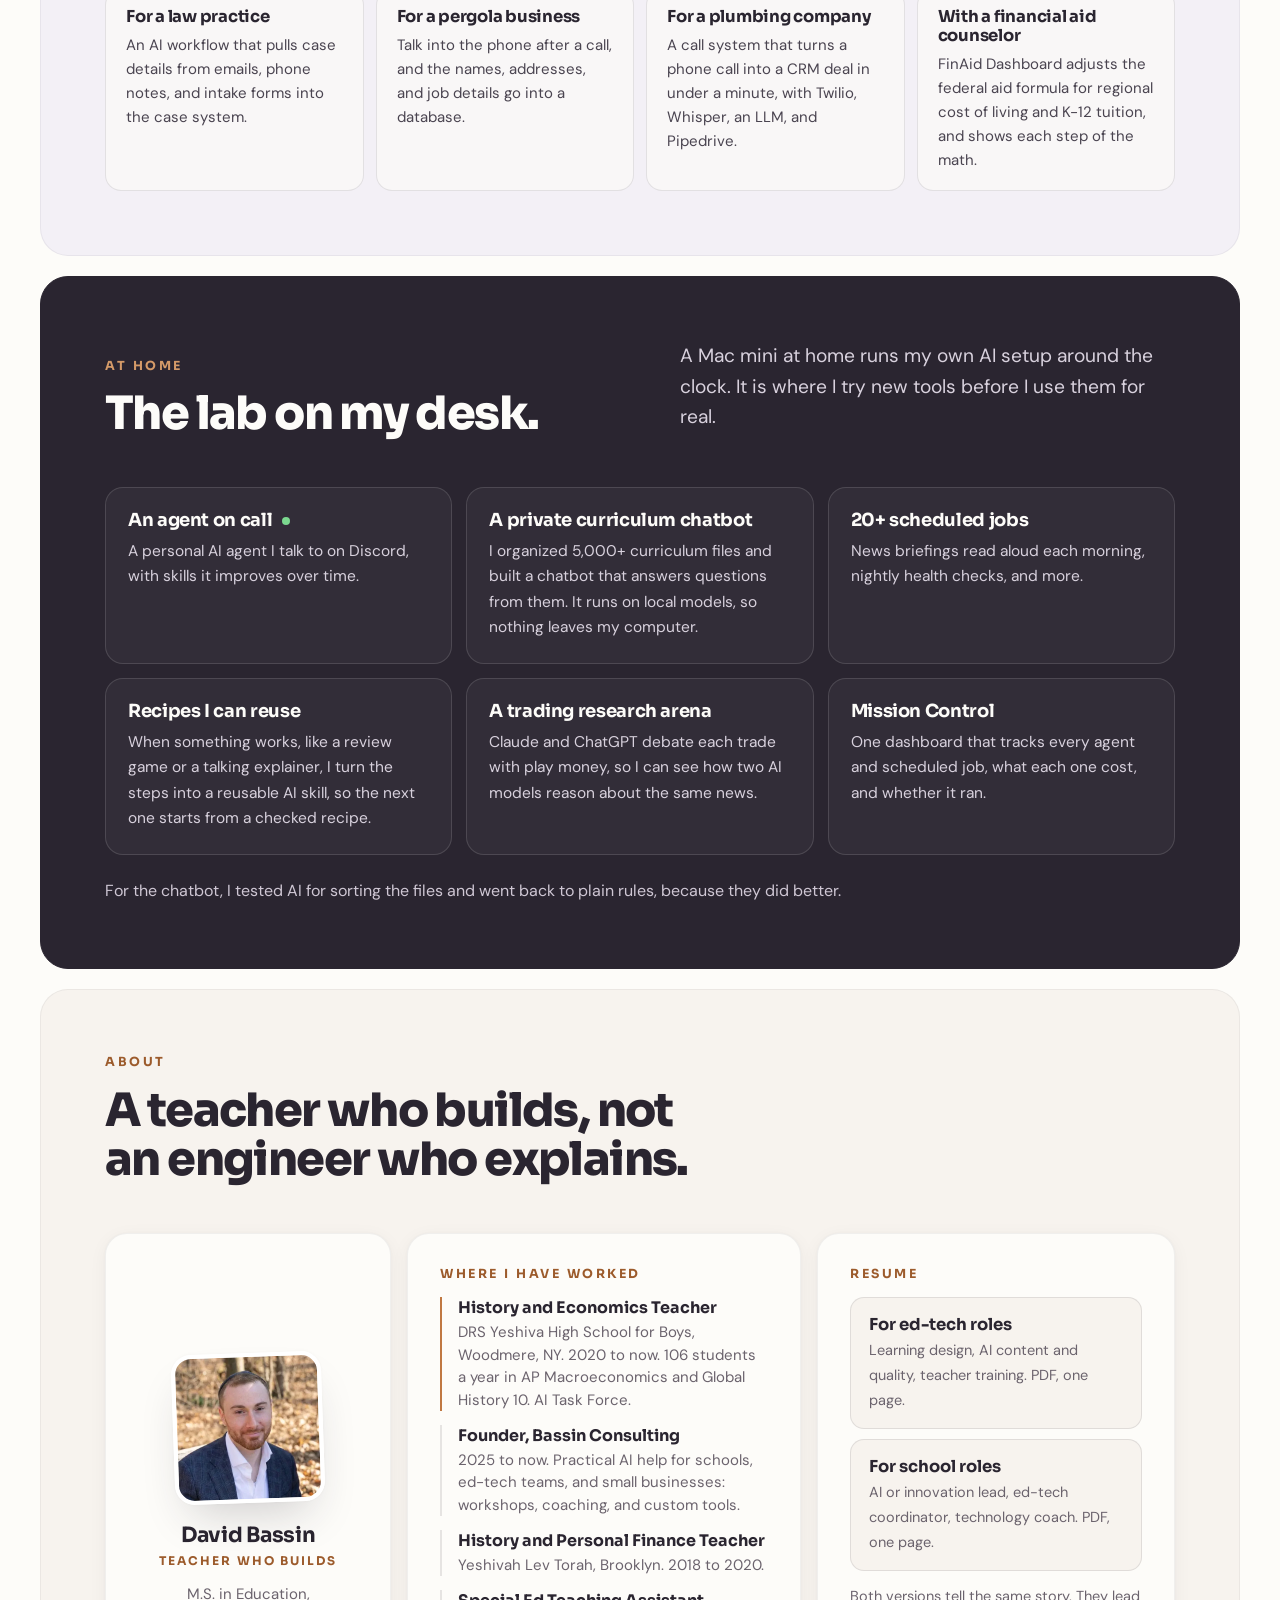
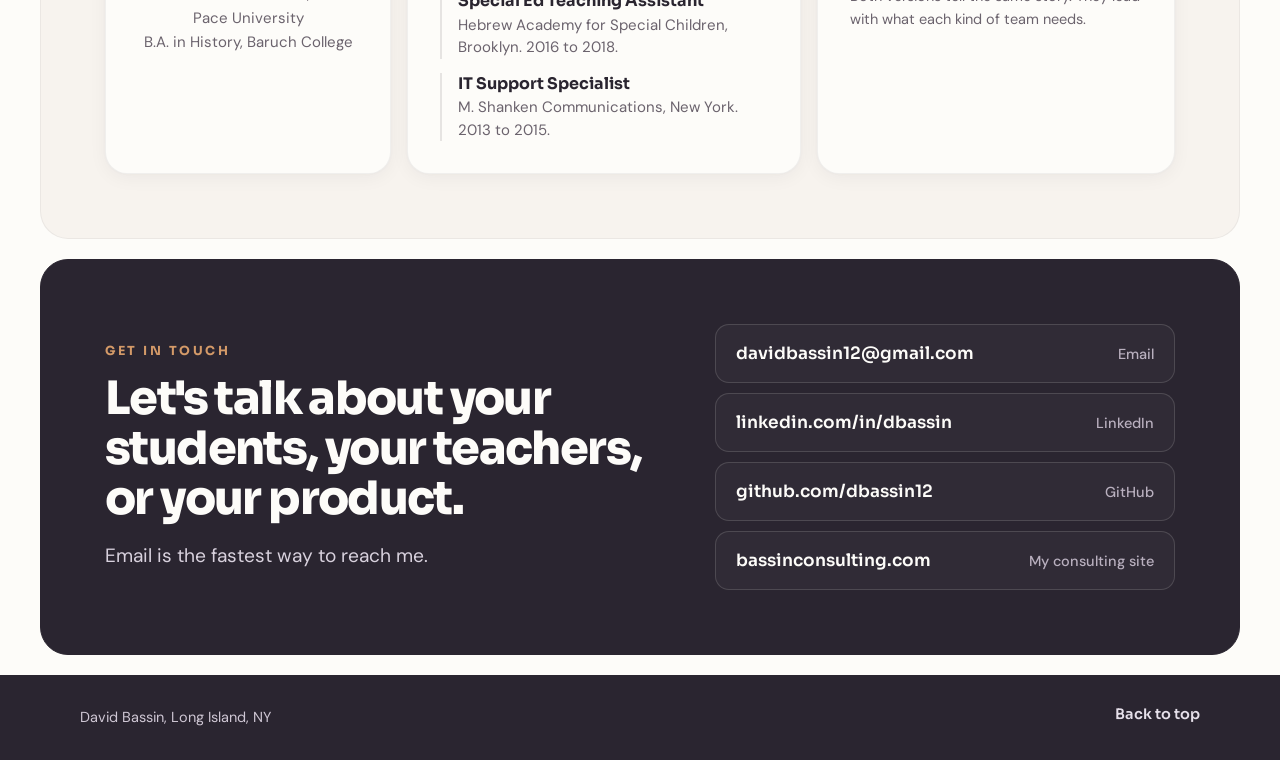
==== commit b9f39adf: "Add a playable demo: one round of Open Outcry Co-Authored-By: Claude Opus 5.5 <noreply@anthropic.com" ====
--- a/index.html
+++ b/index.html
@@ -375,6 +375,67 @@
 .foot a{color:#E6E0EA;text-decoration:none;font:600 14.5px var(--display)}
 .foot a:hover{color:var(--copper-light)}
 
+/* try it: one round of Open Outcry */
+.demo{display:grid;gap:clamp(22px,3vw,40px);background:var(--linen);border:1px solid var(--line-soft);border-radius:24px;padding:clamp(20px,3vw,36px)}
+@media (min-width:900px){.demo{grid-template-columns:minmax(0,1fr) minmax(0,1.05fr);align-items:center}}
+.demo-eyebrow{display:flex;align-items:center;gap:10px;font:700 12px/1 var(--display);letter-spacing:.2em;text-transform:uppercase;color:var(--copper-ink)}
+.demo-eyebrow .dot{flex:none;width:8px;height:8px;border-radius:50%;background:var(--copper)}
+.demo-count{margin-left:auto;color:var(--muted);letter-spacing:.12em}
+.demo-headline{margin-top:14px;font:800 clamp(22px,2.4vw,30px)/1.15 var(--display);letter-spacing:-.03em;color:var(--plum);text-wrap:balance}
+.demo-market{margin-top:8px;font-size:15px;color:var(--muted)}
+.demo-ask{margin-top:18px;font:700 15px var(--display);color:var(--plum)}
+.demo-opts{display:grid;grid-template-columns:1fr 1fr;gap:10px;margin-top:10px}
+.demo-opts button{font:600 15.5px/1.3 var(--display);color:var(--plum);background:var(--cream);border:1.5px solid var(--line);border-radius:12px;padding:14px 12px;min-height:52px;cursor:pointer;text-align:left;transition:border-color .2s,background-color .2s,transform .2s,opacity .2s}
+.demo-opts button:hover:not(:disabled){border-color:var(--copper);transform:translateY(-1px)}
+.demo-opts button.wrong{color:var(--muted);text-decoration:line-through;text-decoration-color:var(--copper);text-decoration-thickness:2px}
+.demo-opts button.right{border-color:var(--copper);background:#FBF1E8}
+.demo-opts button:disabled{cursor:default}
+.demo-opts button:disabled:not(.right){opacity:.55}
+.demo-out{min-height:96px;margin-top:16px;font-size:16.5px;line-height:1.6;color:var(--ink)}
+.demo-out b{font-family:var(--display);color:var(--plum)}
+.demo-moves{display:flex;flex-wrap:wrap;gap:8px;margin-top:10px}
+.demo-moves span{font:600 13.5px/1 var(--display);color:var(--plum);background:var(--cream);border:1px solid var(--line);border-radius:999px;padding:8px 12px}
+.demo-next{display:flex;flex-wrap:wrap;align-items:center;gap:12px 22px;margin-top:8px}
+.demo-next .btn{min-height:46px;font-size:16px;padding:0 18px}
+.demo-graph{margin:0;background:var(--cream);border:1px solid var(--line);border-radius:18px;padding:10px 10px 6px;box-shadow:var(--shadow)}
+.demo-graph svg{display:block;width:100%;height:auto;overflow:visible}
+.demo-graph figcaption{padding:4px 8px 6px;font-size:14px;color:var(--muted)}
+.g-ax{fill:none;stroke:var(--plum);stroke-width:2;stroke-linecap:square}
+.g-ln{fill:none;stroke-width:3.5;stroke-linecap:round}
+.g-d{stroke:var(--plum)}
+.g-s{stroke:var(--copper)}
+.g-old{stroke-dasharray:7 6;opacity:.35}
+.g-guide{stroke:var(--muted);stroke-width:1.4;stroke-dasharray:4 5;fill:none}
+.g-guide.old{opacity:.45}
+.g-eq{fill:var(--plum)}
+.g-eq.new{fill:var(--copper);stroke:var(--cream);stroke-width:3}
+.g-lab{font:700 16px var(--display);fill:var(--plum)}
+.g-lab.s{fill:var(--copper-ink)}
+.g-lab.faint{opacity:.45}
+.g-axlab{font:500 14px var(--body);fill:var(--muted)}
+.g-tick{font:700 14.5px var(--display);fill:var(--plum)}
+.g-tick.faint{opacity:.45}
+.g-tick.new{fill:var(--copper-ink)}
+@media (prefers-reduced-motion:no-preference){
+  .demo-eyebrow .dot{animation:demo-blink 1.2s steps(2) infinite}
+  .demo-out.show{animation:demo-in .45s var(--ease) both}
+}
+@media (max-width:899px){
+  .demo{gap:14px}
+  .demo-q{display:contents}
+  .demo-eyebrow{order:1}
+  .demo-headline{order:2;margin-top:0}
+  .demo-market{order:3;margin-top:-8px}
+  .demo-graph{order:4}
+  .demo-ask{order:5;margin-top:4px}
+  .demo-opts{order:6;margin-top:-4px}
+  .demo-out{order:7;margin-top:0;min-height:0}
+  .demo-out:empty{display:none}
+  .demo-next{order:8;margin-top:0}
+}
+@keyframes demo-blink{50%{opacity:.25}}
+@keyframes demo-in{from{opacity:0;transform:translateY(6px)}}
+
 /* motion: page load and scroll reveals */
 @media (prefers-reduced-motion:no-preference){
   .js .ld{opacity:0;transform:translateY(16px);animation:rise .9s var(--ease) forwards;animation-delay:calc(var(--d,0) * 90ms + 80ms)}
@@ -471,6 +532,61 @@
     <li style="--n:5"><h3>Works in the systems you already use</h3><p>Schoology, Veracross, and Google Workspace. Tools that run on shared Chromebooks and print in black and white.</p></li>
   </ol>
 </section>
+
+<section class="panel is-lav" id="try" aria-labelledby="try-title">
+  <div class="head-2">
+    <div>
+      <p class="label">Try it yourself</p>
+      <h2 id="try-title">One round of a game I built for my class.</h2>
+    </div>
+    <p class="sub">This is how my review games teach: a real headline, one decision, and a one-line why. It is a short version of Open Outcry, my whole-class trading-floor game.</p>
+  </div>
+  <div class="demo" id="demo" data-rv>
+    <div class="demo-q">
+      <p class="demo-eyebrow"><span class="dot" aria-hidden="true"></span>Breaking news <span class="demo-count" id="demo-count">1 of 4</span></p>
+      <p class="demo-headline" id="demo-headline">Frost destroys a third of Brazil's coffee crop</p>
+      <p class="demo-market" id="demo-market">Market: coffee</p>
+      <p class="demo-ask" id="demo-ask">Which curve shifts?</p>
+      <div class="demo-opts" role="group" aria-labelledby="demo-ask">
+        <button type="button" data-c="D" data-d="1">Demand shifts right</button>
+        <button type="button" data-c="D" data-d="-1">Demand shifts left</button>
+        <button type="button" data-c="S" data-d="1">Supply shifts right</button>
+        <button type="button" data-c="S" data-d="-1">Supply shifts left</button>
+      </div>
+      <div class="demo-out" id="demo-out" aria-live="polite"></div>
+      <div class="demo-next">
+        <button type="button" class="btn btn-ghost" id="demo-next" hidden>Next headline</button>
+        <a class="tl" href="https://dbassin12.github.io/drs-econ-arcade/games/shift-happens.html">Play more in Shift Happens</a>
+      </div>
+    </div>
+    <figure class="demo-graph">
+      <svg id="demo-svg" viewBox="0 0 330 262" role="img" aria-label="A supply and demand graph at equilibrium, before the news.">
+        <defs><clipPath id="demo-clip"><rect x="47" y="8" width="272" height="209"/></clipPath></defs>
+        <text class="g-axlab" x="52" y="14">Price</text>
+        <path class="g-ax" d="M46 20 V218 H318"/>
+        <text class="g-axlab" x="318" y="256" text-anchor="end">Quantity</text>
+        <g clip-path="url(#demo-clip)">
+          <line id="g-old" class="g-ln g-old" style="display:none"/>
+          <path id="g-guide-old" class="g-guide old" style="display:none"/>
+          <path id="g-guide" class="g-guide"/>
+          <line id="g-dl" class="g-ln g-d"/>
+          <line id="g-sl" class="g-ln g-s"/>
+        </g>
+        <circle id="g-eq-old" class="g-eq" r="5" style="display:none;opacity:.4"/>
+        <circle id="g-eq" class="g-eq" r="6"/>
+        <text id="g-oldlab" class="g-lab faint" style="display:none"></text>
+        <text id="g-dlab" class="g-lab">D1</text>
+        <text id="g-slab" class="g-lab s">S1</text>
+        <text id="g-p1" class="g-tick" text-anchor="end">P1</text>
+        <text id="g-q1" class="g-tick" text-anchor="middle">Q1</text>
+        <text id="g-p2" class="g-tick new" text-anchor="end" style="display:none">P2</text>
+        <text id="g-q2" class="g-tick new" text-anchor="middle" style="display:none">Q2</text>
+      </svg>
+      <figcaption id="demo-cap">Start: the market at equilibrium.</figcaption>
+    </figure>
+  </div>
+</section>
+
 
 <section class="panel" id="work" aria-labelledby="work-title">
   <div class="head-2">
@@ -859,5 +975,128 @@
   }
 })();
 </script>
+<script>
+/* Try it: one round of Open Outcry. Headlines and explanations come from the game's own bank. */
+(function(){
+  var root=document.getElementById('demo'); if(!root) return;
+  var reduce=window.matchMedia && window.matchMedia('(prefers-reduced-motion: reduce)').matches;
+  var ROUNDS=[
+    {headline:"Frost destroys a third of Brazil's coffee crop", market:"coffee", c:"S", d:-1,
+     why:"The frost hits coffee growers, so this is a supply story. Growers have fewer beans to sell at every price, so supply shifts left. Price rises and quantity falls.",
+     hint:"Did the frost change what buyers want, or what sellers can bring to market?"},
+    {headline:"A star player wears a new sneaker in the playoffs and the shoe goes viral", market:"sneakers", c:"D", d:1,
+     why:"Buyers suddenly want this sneaker more, so this is a demand story. Demand shifts right. Price and quantity both rise.",
+     hint:"Who changed here, buyers or sellers?"},
+    {headline:"New battery technology cuts the cost of building an electric car", market:"electric cars", c:"S", d:1,
+     why:"Better technology makes each car cheaper to build, so sellers offer more cars at every price. Supply shifts right. Price falls and quantity rises.",
+     hint:"Cheaper to make. Does that change buyers or sellers?"},
+    {headline:"Streaming services cut their monthly price in half", market:"movie theater tickets", c:"D", d:-1,
+     why:"Streaming is a substitute for going to the movies. When the substitute gets cheaper, fewer people want theater tickets at every price. Demand shifts left. Price and quantity both fall.",
+     hint:"Streaming and movie theaters: used together, or used instead of each other?"}
+  ];
+  var BASE={D:[84,44,276,196], S:[84,196,276,44]}, SHIFT=50;
+  var $=function(id){ return document.getElementById(id); };
+  var svg=$('demo-svg'), dl=$('g-dl'), sl=$('g-sl'), old=$('g-old'), guide=$('g-guide'), guideOld=$('g-guide-old');
+  var eq=$('g-eq'), eqOld=$('g-eq-old'), dlab=$('g-dlab'), slab=$('g-slab'), oldlab=$('g-oldlab');
+  var p1=$('g-p1'), q1=$('g-q1'), p2=$('g-p2'), q2=$('g-q2');
+  var head=$('demo-headline'), market=$('demo-market'), count=$('demo-count'), out=$('demo-out'), next=$('demo-next'), cap=$('demo-cap');
+  var opts=[].slice.call(root.querySelectorAll('.demo-opts button'));
+  var cur=0, solved=false;
+
+  var esc=function(t){ return String(t).replace(/[&<>"]/g,function(ch){ return {'&':'&amp;','<':'&lt;','>':'&gt;','"':'&quot;'}[ch]; }); };
+  var show=function(el,on){ el.style.display=on?'':'none'; };
+  var setLine=function(el,c){ el.setAttribute('x1',c[0]); el.setAttribute('y1',c[1]); el.setAttribute('x2',c[2]); el.setAttribute('y2',c[3]); };
+  var place=function(el,x,y){ el.setAttribute('x',x.toFixed(1)); el.setAttribute('y',y.toFixed(1)); };
+  var moved=function(c,dx){ return [c[0]+dx,c[1],c[2]+dx,c[3]]; };
+  /* where two curves cross: the equilibrium */
+  var cross=function(a,b){
+    var den=(a[0]-a[2])*(b[1]-b[3])-(a[1]-a[3])*(b[0]-b[2]);
+    var u=a[0]*a[3]-a[1]*a[2], v=b[0]*b[3]-b[1]*b[2];
+    return [(u*(b[0]-b[2])-(a[0]-a[2])*v)/den, (u*(b[1]-b[3])-(a[1]-a[3])*v)/den];
+  };
+  var draw=function(d,s){
+    setLine(dl,d); setLine(sl,s);
+    var p=cross(d,s);
+    eq.setAttribute('cx',p[0].toFixed(1)); eq.setAttribute('cy',p[1].toFixed(1));
+    guide.setAttribute('d','M46 '+p[1].toFixed(1)+' H'+p[0].toFixed(1)+' V218');
+    place(dlab,d[2]+6,d[3]+5); place(slab,s[2]+6,s[3]+5);
+    return p;
+  };
+
+  var reset=function(){
+    var p=draw(BASE.D,BASE.S);
+    dlab.textContent='D1'; slab.textContent='S1';
+    [old,guideOld,eqOld,oldlab,p2,q2].forEach(function(el){ show(el,false); });
+    eq.setAttribute('class','g-eq');
+    p1.setAttribute('class','g-tick'); q1.setAttribute('class','g-tick');
+    place(p1,40,p[1]+5); place(q1,p[0],236);
+    svg.setAttribute('aria-label','A supply and demand graph at equilibrium, before the news.');
+    cap.textContent='Start: the market at equilibrium.';
+  };
+
+  var load=function(i){
+    cur=i; solved=false;
+    var r=ROUNDS[i];
+    head.textContent=r.headline; market.textContent='Market: '+r.market; count.textContent=(i+1)+' of '+ROUNDS.length;
+    out.innerHTML=''; out.classList.remove('show'); next.hidden=true;
+    opts.forEach(function(b){ b.disabled=false; b.classList.remove('wrong','right'); });
+    reset();
+  };
+
+  var say=function(html){ out.innerHTML=html; out.classList.remove('show'); void out.offsetWidth; out.classList.add('show'); };
+
+  var shift=function(c,dir,done){
+    var base=BASE[c], start=null, dur=reduce?0:950;
+    var p0=cross(BASE.D,BASE.S);
+    setLine(old,base); old.setAttribute('class','g-ln g-old '+(c==='D'?'g-d':'g-s')); show(old,true);
+    guideOld.setAttribute('d',guide.getAttribute('d')); show(guideOld,true);
+    eqOld.setAttribute('cx',p0[0].toFixed(1)); eqOld.setAttribute('cy',p0[1].toFixed(1)); show(eqOld,true);
+    oldlab.textContent=c+'1'; oldlab.setAttribute('class','g-lab faint'+(c==='S'?' s':'')); place(oldlab,base[2]+6,base[3]+5); show(oldlab,true);
+    p1.setAttribute('class','g-tick faint'); q1.setAttribute('class','g-tick faint');
+    (c==='D'?dlab:slab).textContent=c+'2';
+    eq.setAttribute('class','g-eq new');
+    var frame=function(t){
+      if(start===null) start=t;
+      var k=dur?Math.min(1,(t-start)/dur):1, e=1-Math.pow(1-k,3);
+      var m=moved(base,dir*SHIFT*e);
+      var p=draw(c==='D'?m:BASE.D, c==='S'?m:BASE.S);
+      if(k<1){ requestAnimationFrame(frame); return; }
+      place(p2,40,p[1]+5); place(q2,p[0],236); show(p2,true); show(q2,true);
+      done(p0,p);
+    };
+    if(dur) requestAnimationFrame(frame); else frame(0);
+  };
+
+  opts.forEach(function(b){
+    b.addEventListener('click',function(){
+      if(solved) return;
+      var r=ROUNDS[cur], c=b.getAttribute('data-c'), d=+b.getAttribute('data-d');
+      if(c===r.c && d===r.d){
+        solved=true; b.classList.add('right');
+        opts.forEach(function(o){ o.disabled=true; });
+        shift(c,d,function(p0,p){
+          var priceUp=p[1]<p0[1], qtyUp=p[0]>p0[0];
+          var words=(c==='D'?'Demand':'Supply')+' shifted '+(d>0?'right':'left')+'. Price went '+(priceUp?'up':'down')+' and quantity went '+(qtyUp?'up':'down')+'.';
+          say('<b>Right.</b> '+esc(r.why)+'<span class="demo-moves"><span>Price '+(priceUp?'▲ up':'▼ down')+'</span><span>Quantity '+(qtyUp?'▲ up':'▼ down')+'</span></span>');
+          svg.setAttribute('aria-label','The graph after the news. '+words);
+          cap.textContent=words+' The dashed line is where it started.';
+          next.textContent=(cur===ROUNDS.length-1)?'Play again':'Next headline';
+          next.hidden=false;
+          next.focus({preventScroll:true});
+        });
+      } else {
+        b.classList.add('wrong'); b.disabled=true;
+        if(c===r.c) say('<b>Right curve, wrong direction.</b> Does the news mean more or less at every price?');
+        else say('<b>Not quite.</b> '+esc(r.hint));
+      }
+    });
+  });
+  next.addEventListener('click',function(){
+    load((cur+1)%ROUNDS.length);
+    opts[0].focus({preventScroll:true});
+  });
+  load(0);
+})();
+</script>
 </body>
 </html>
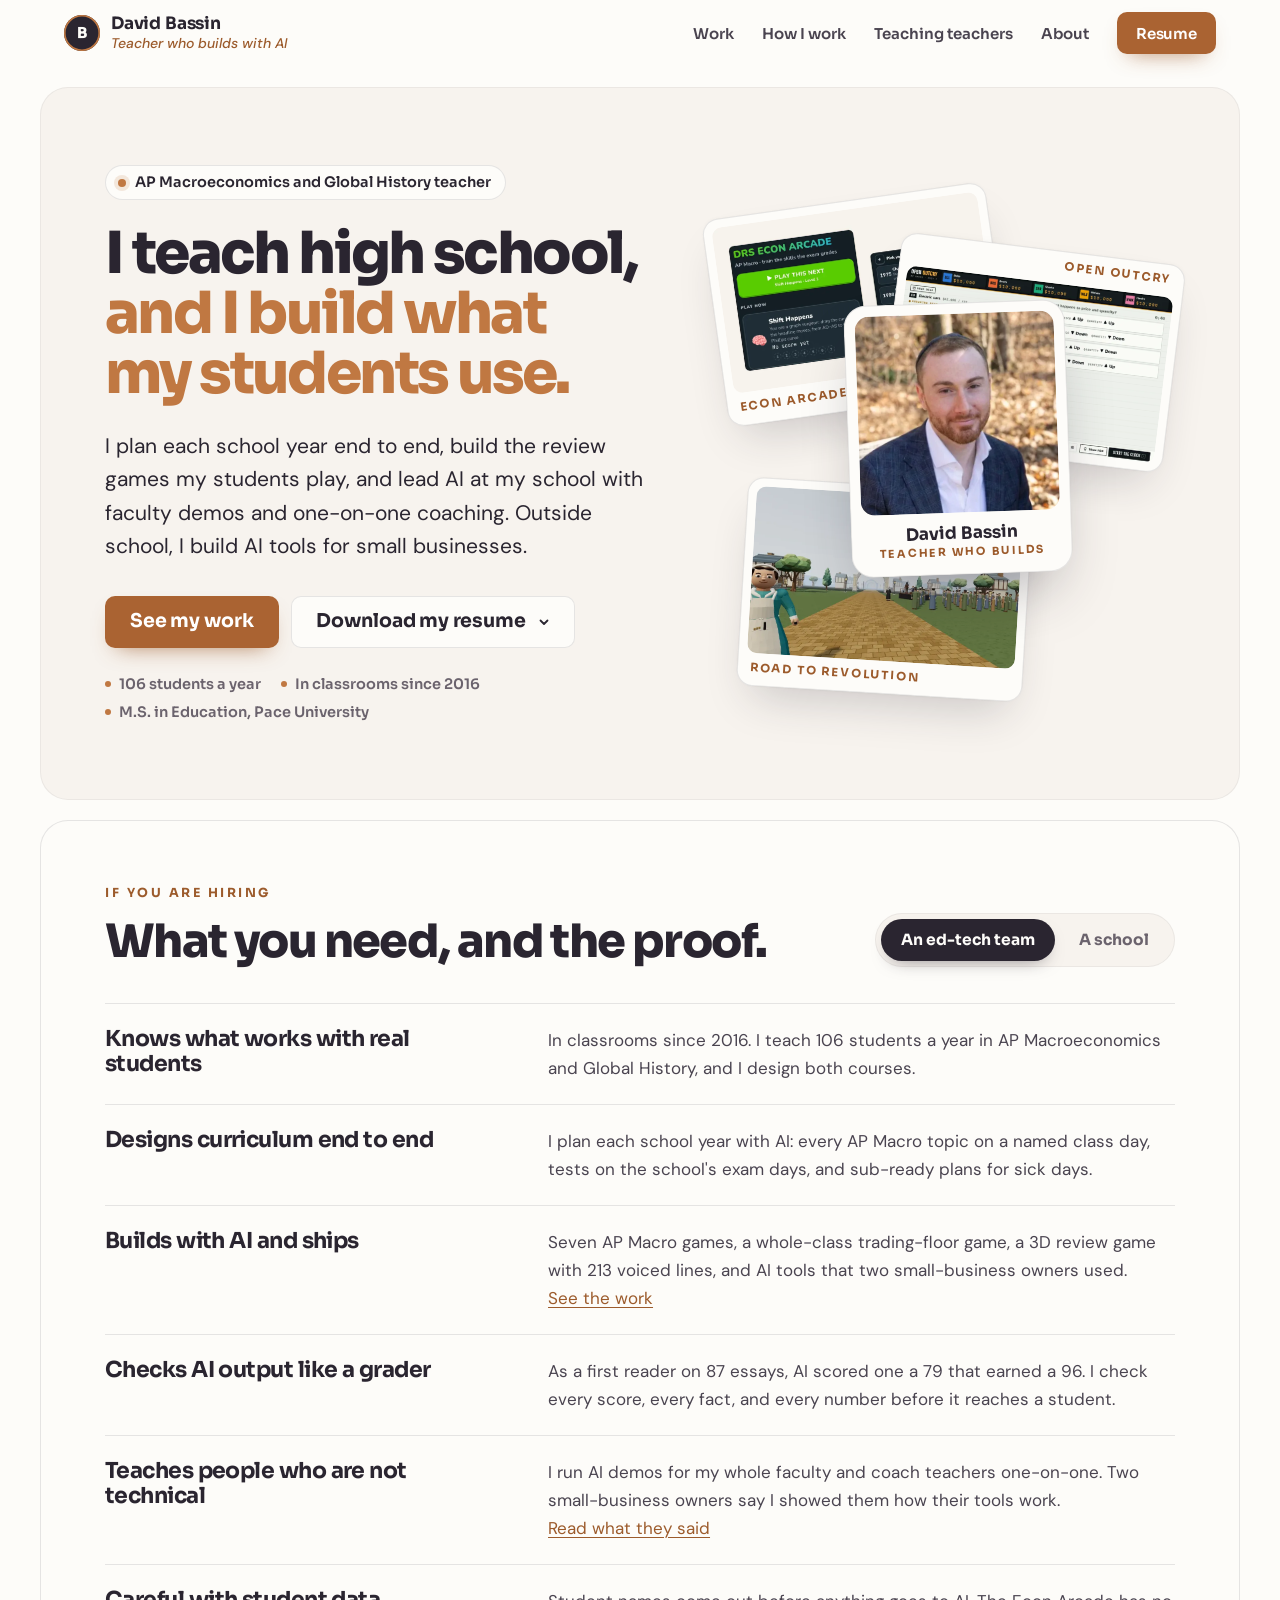
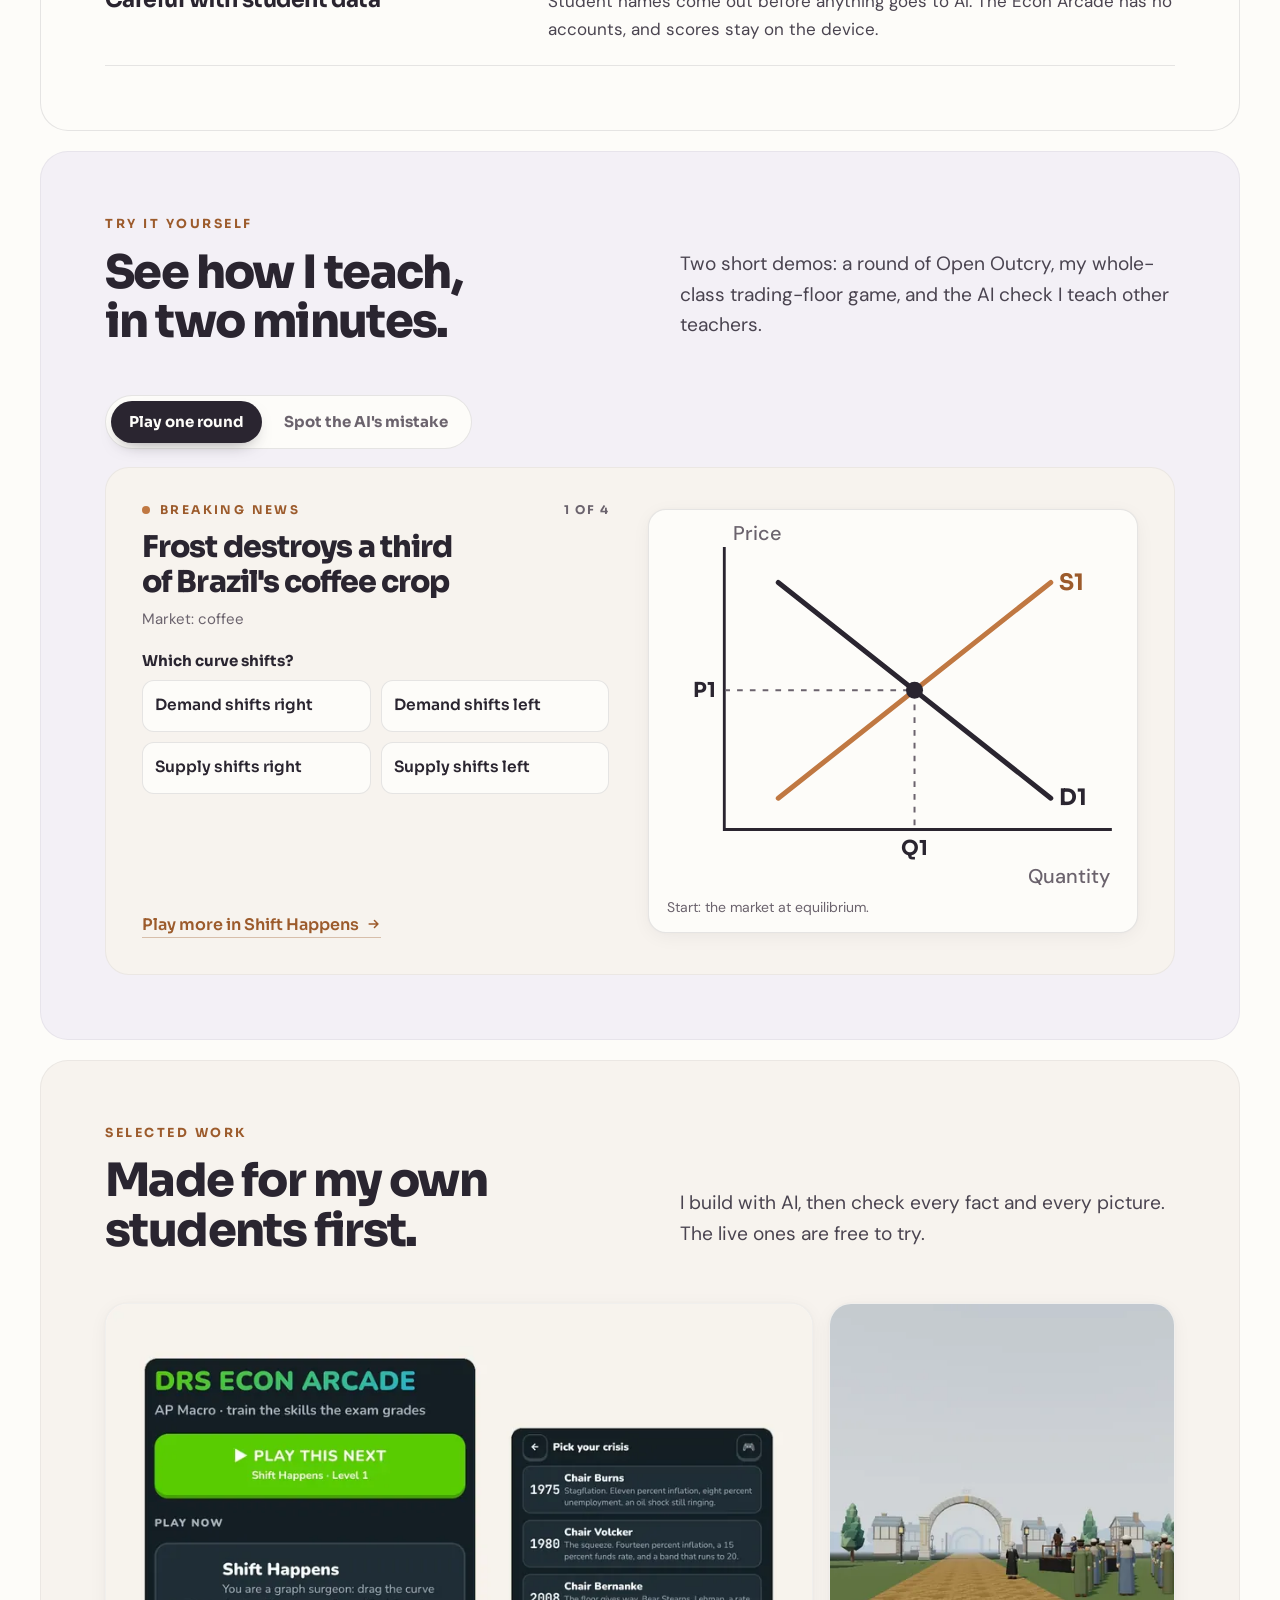
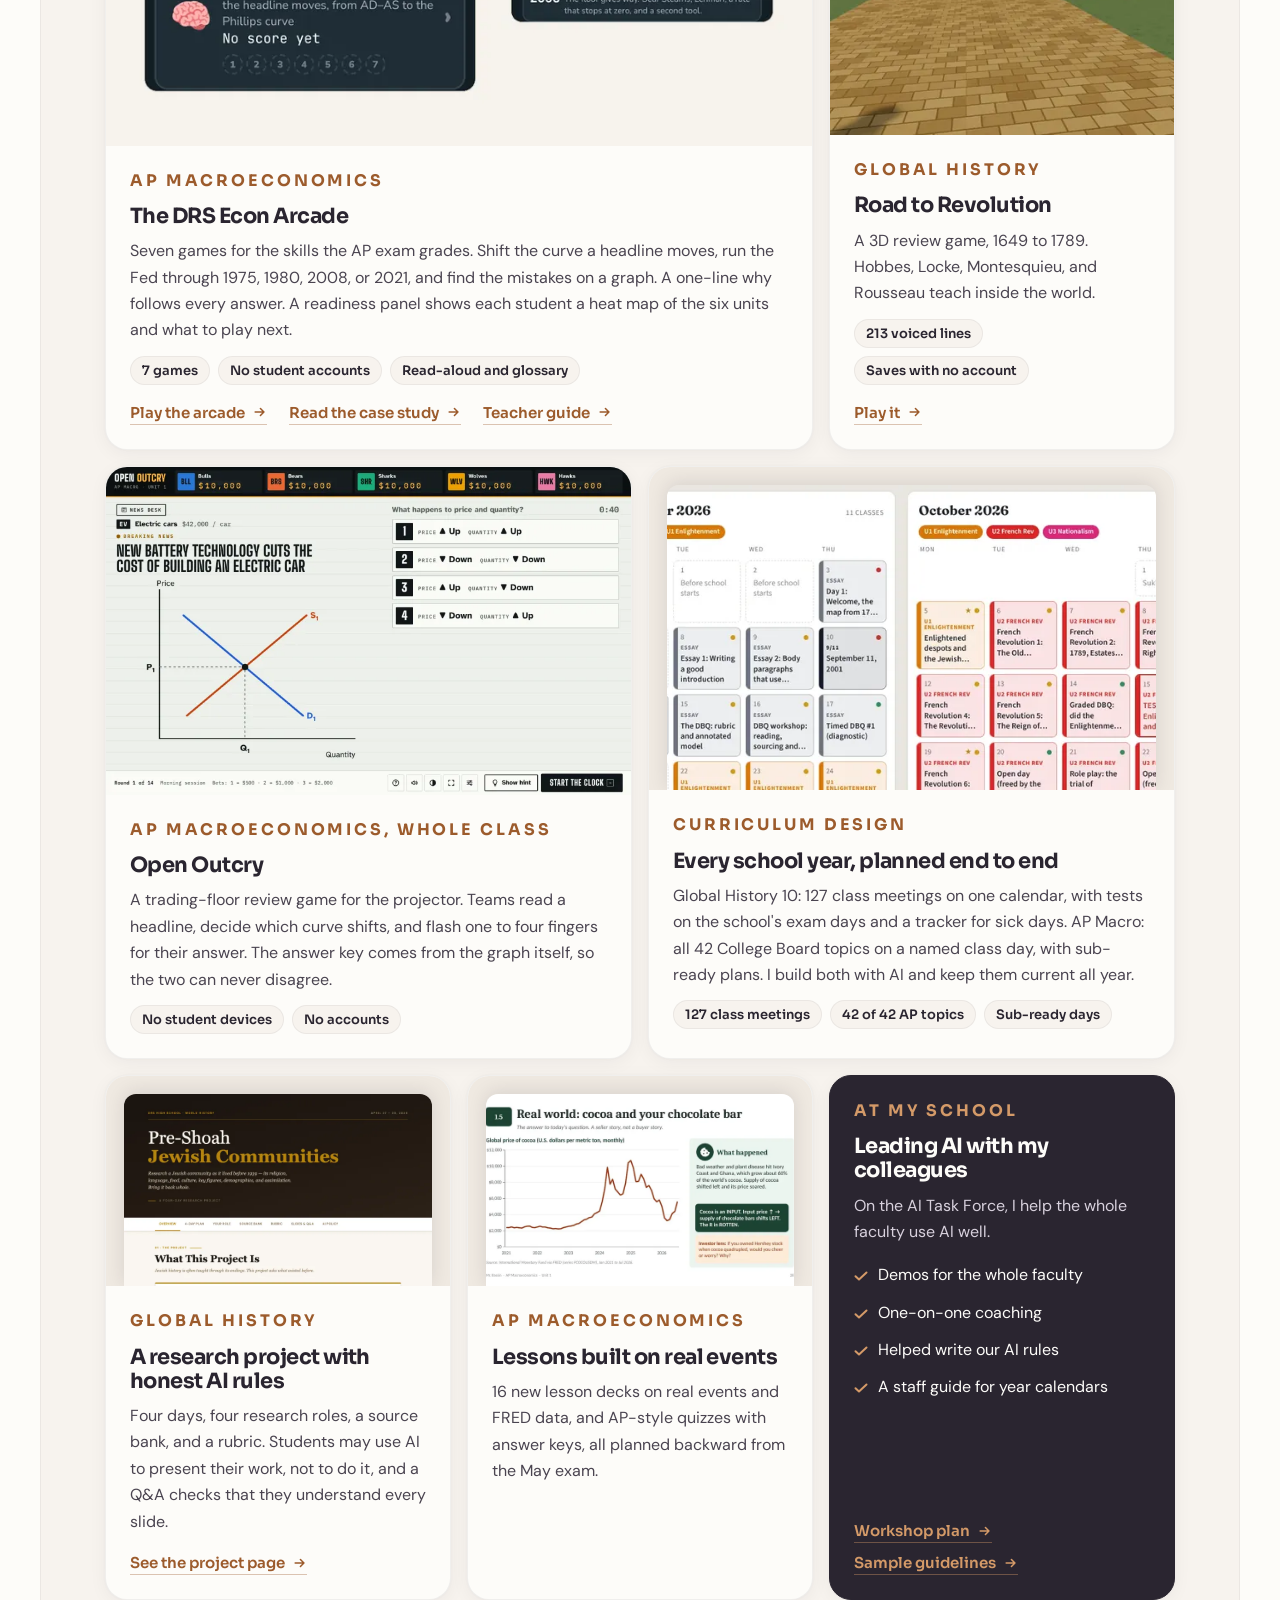
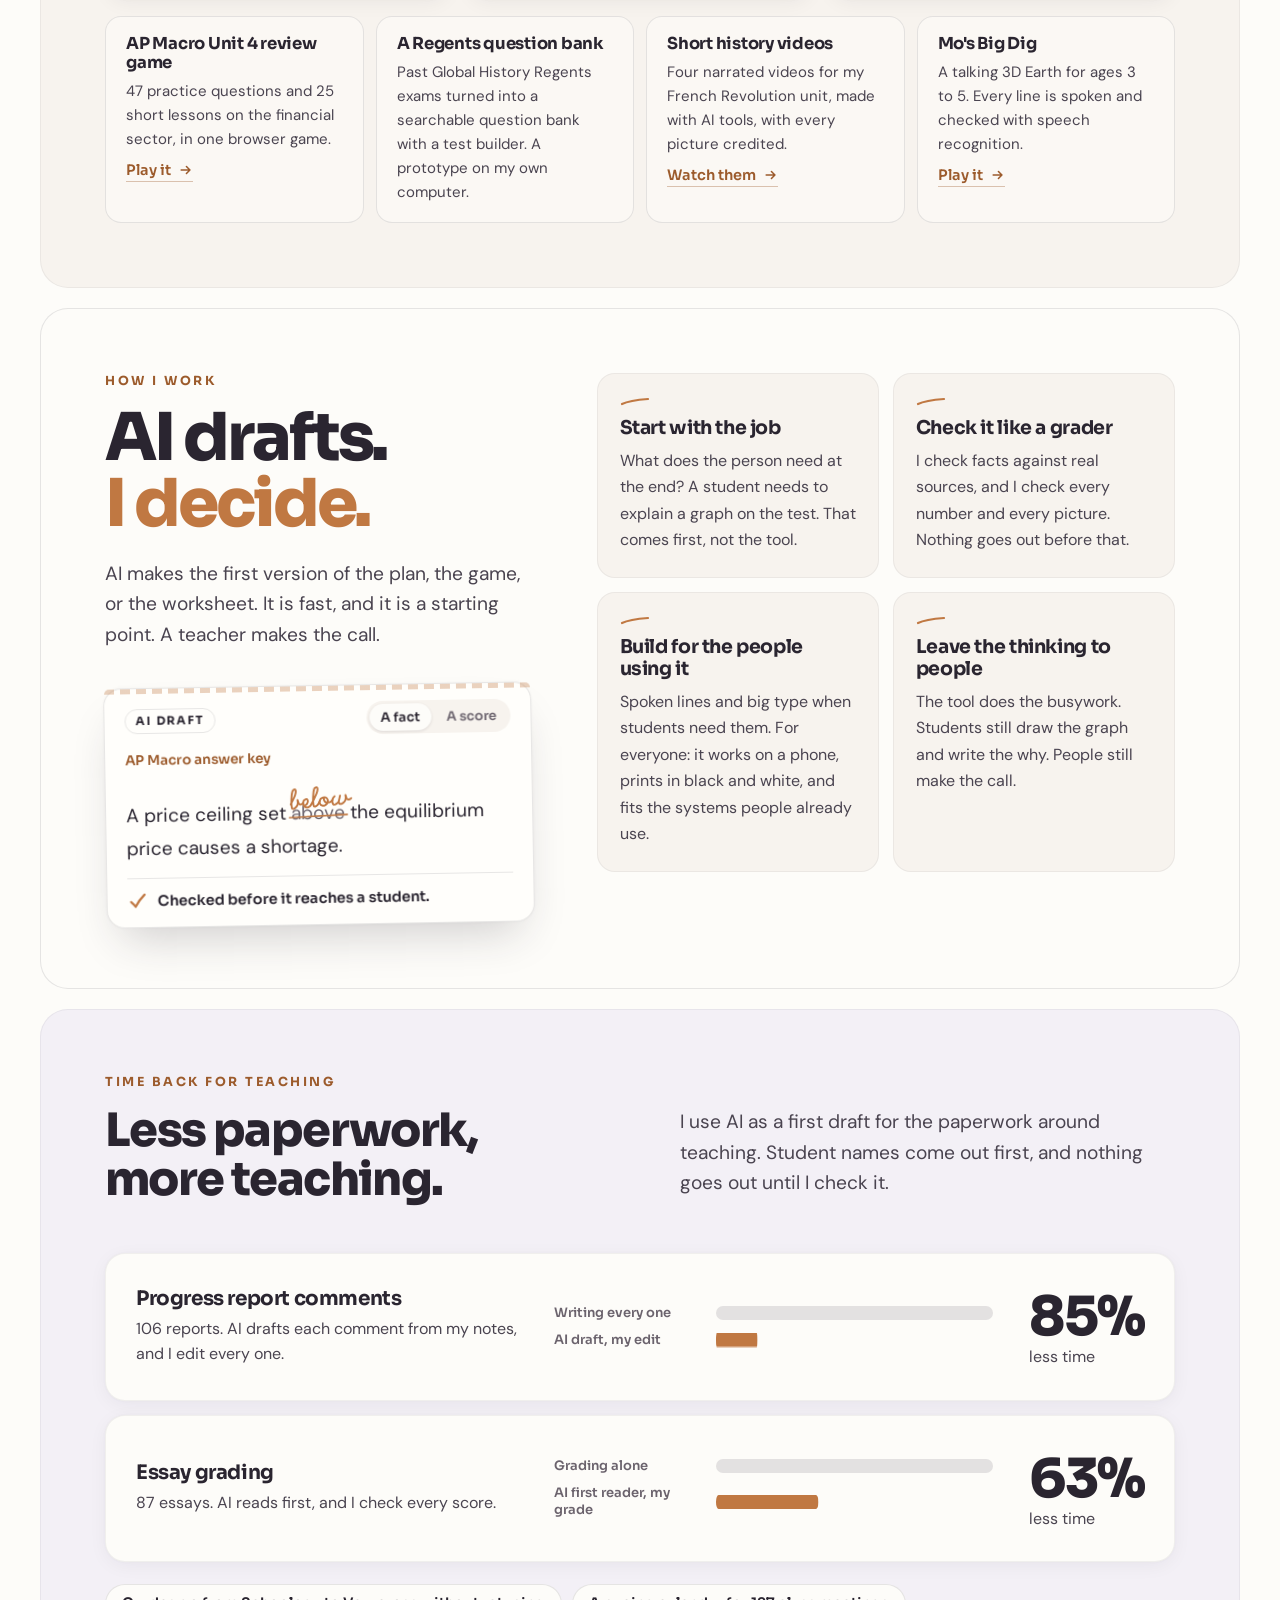
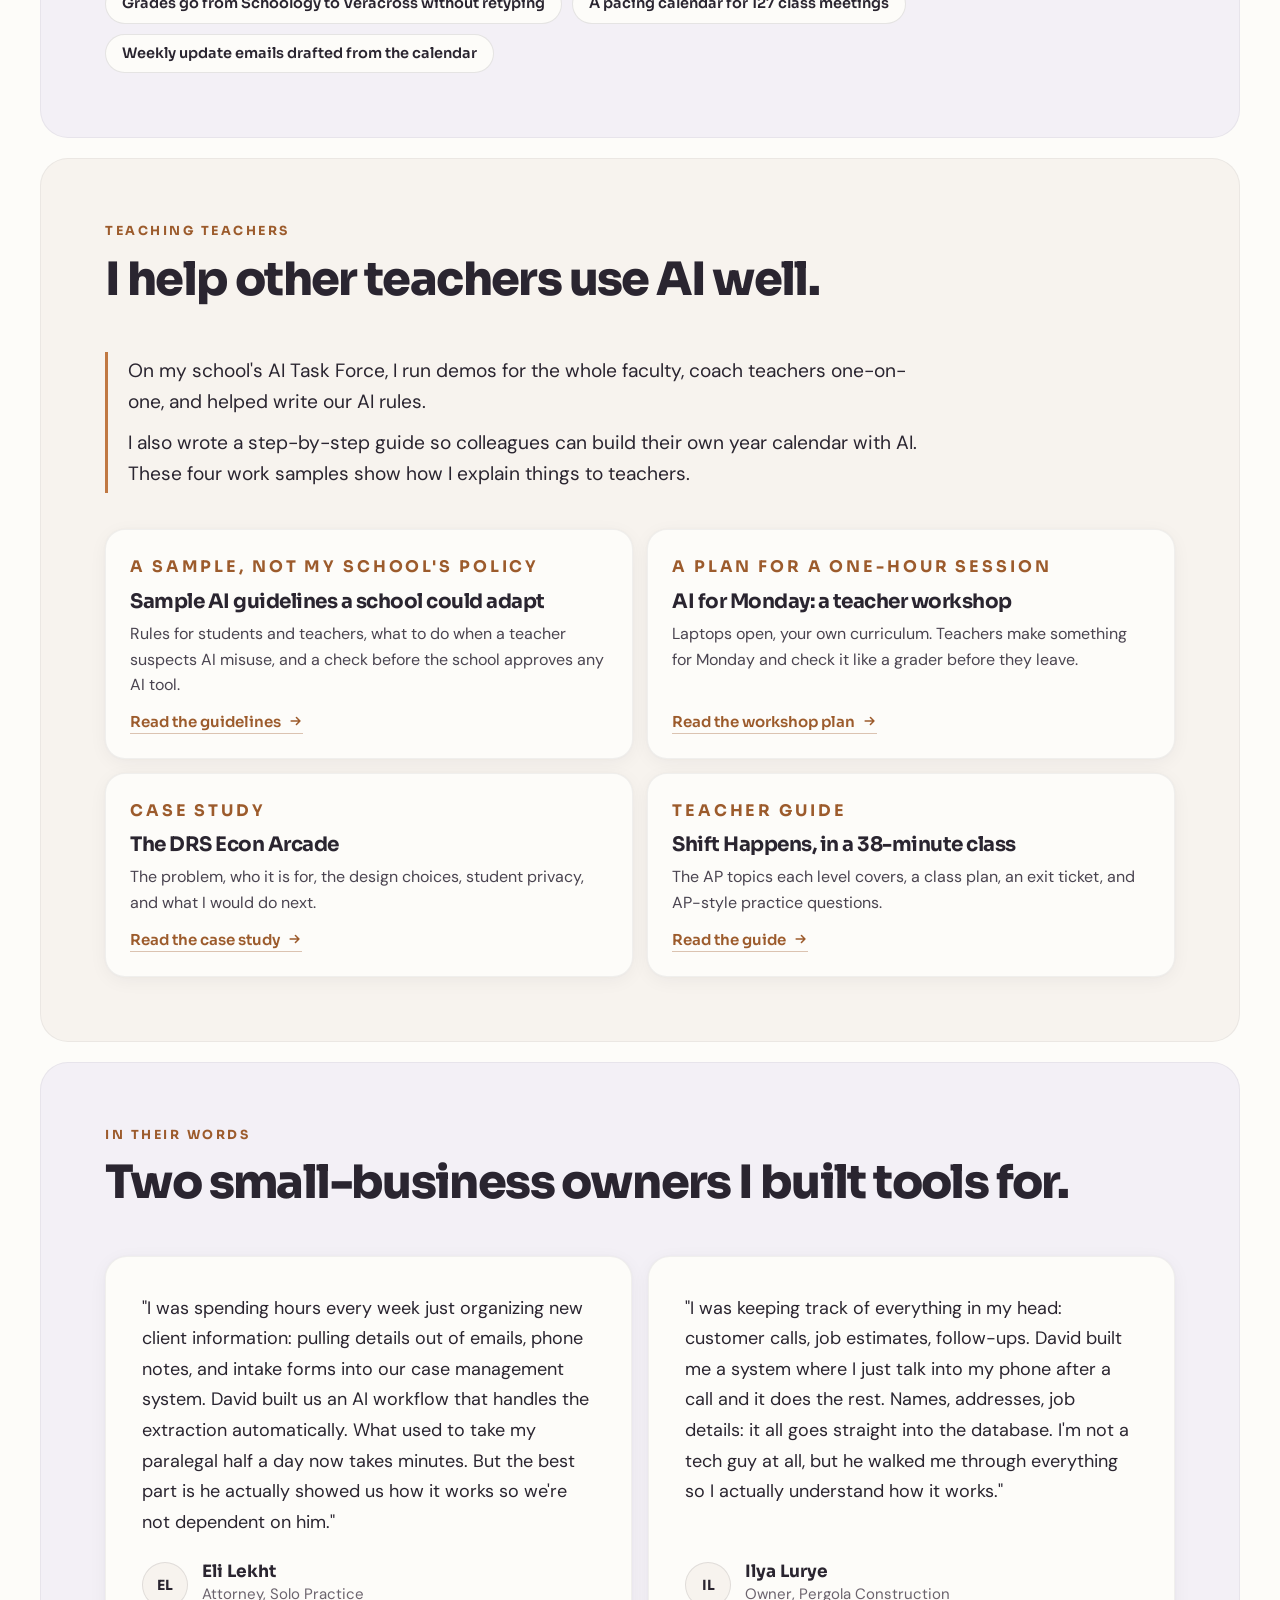
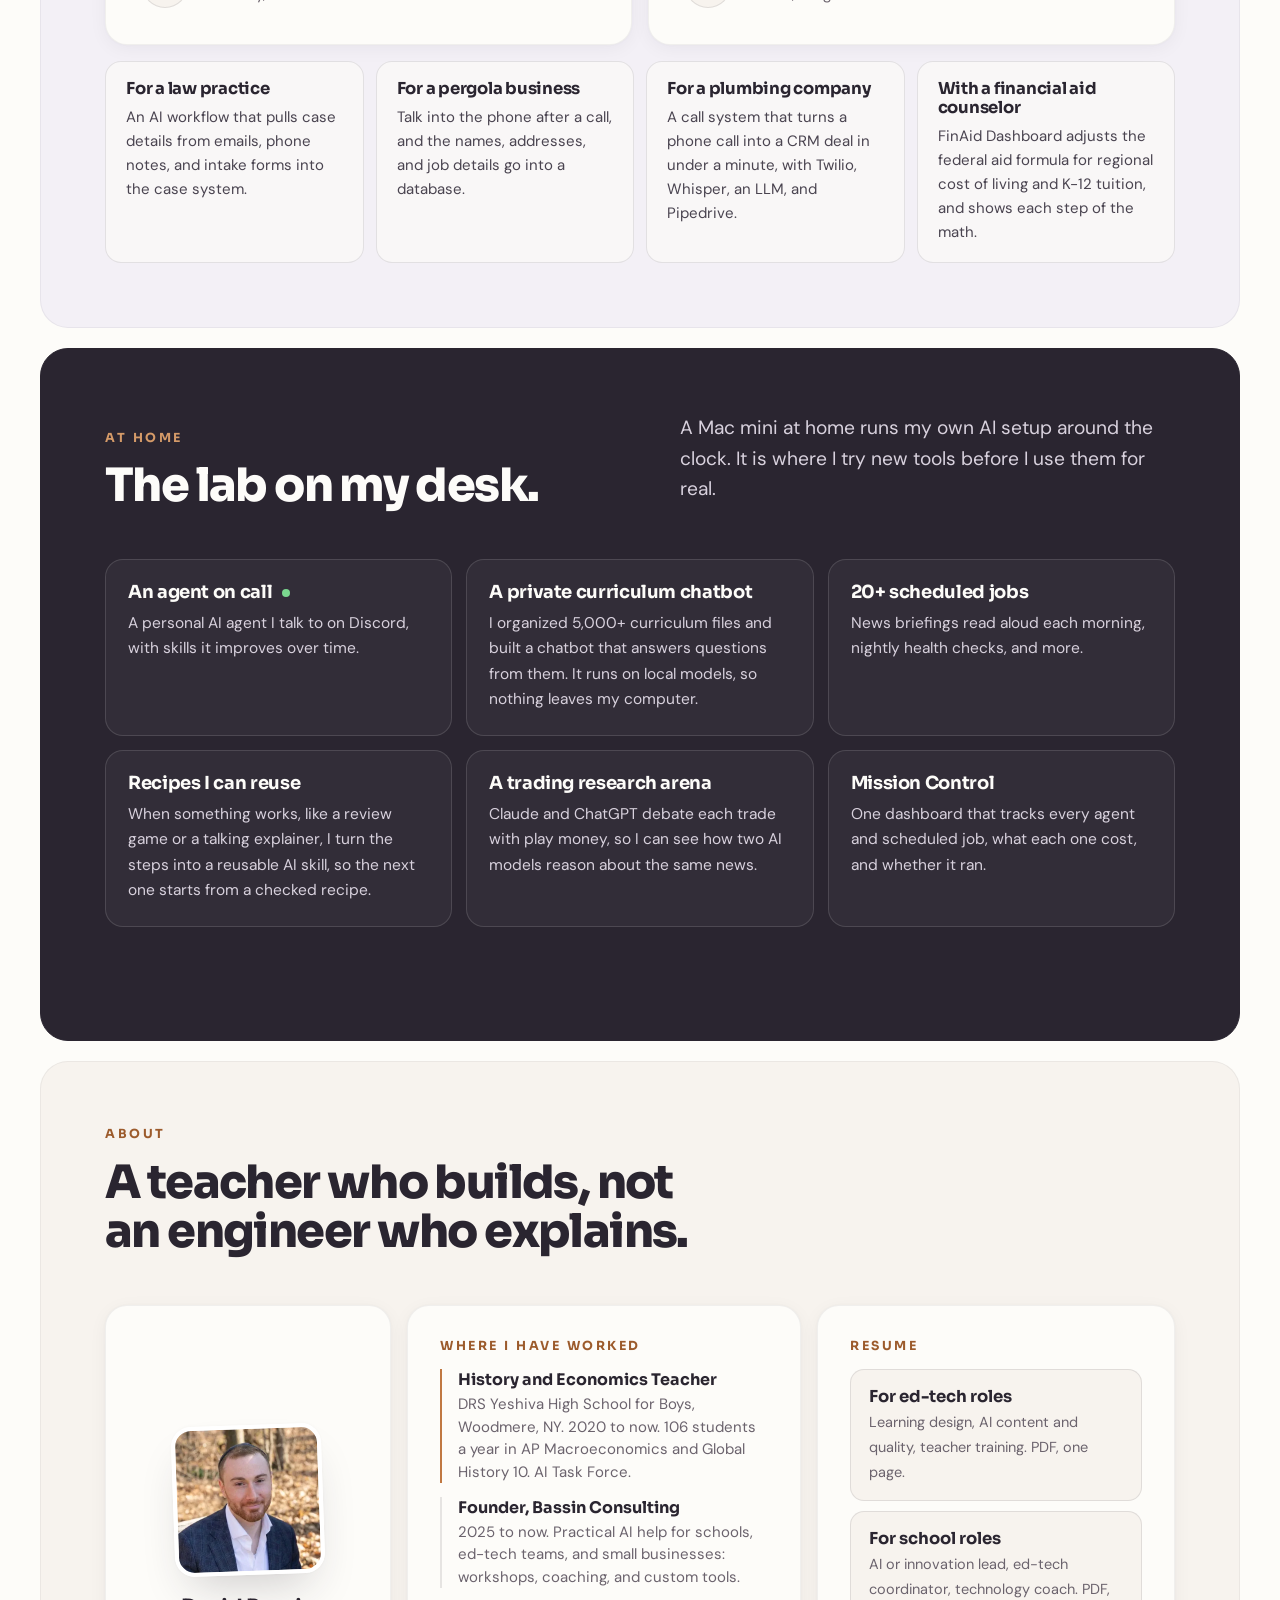
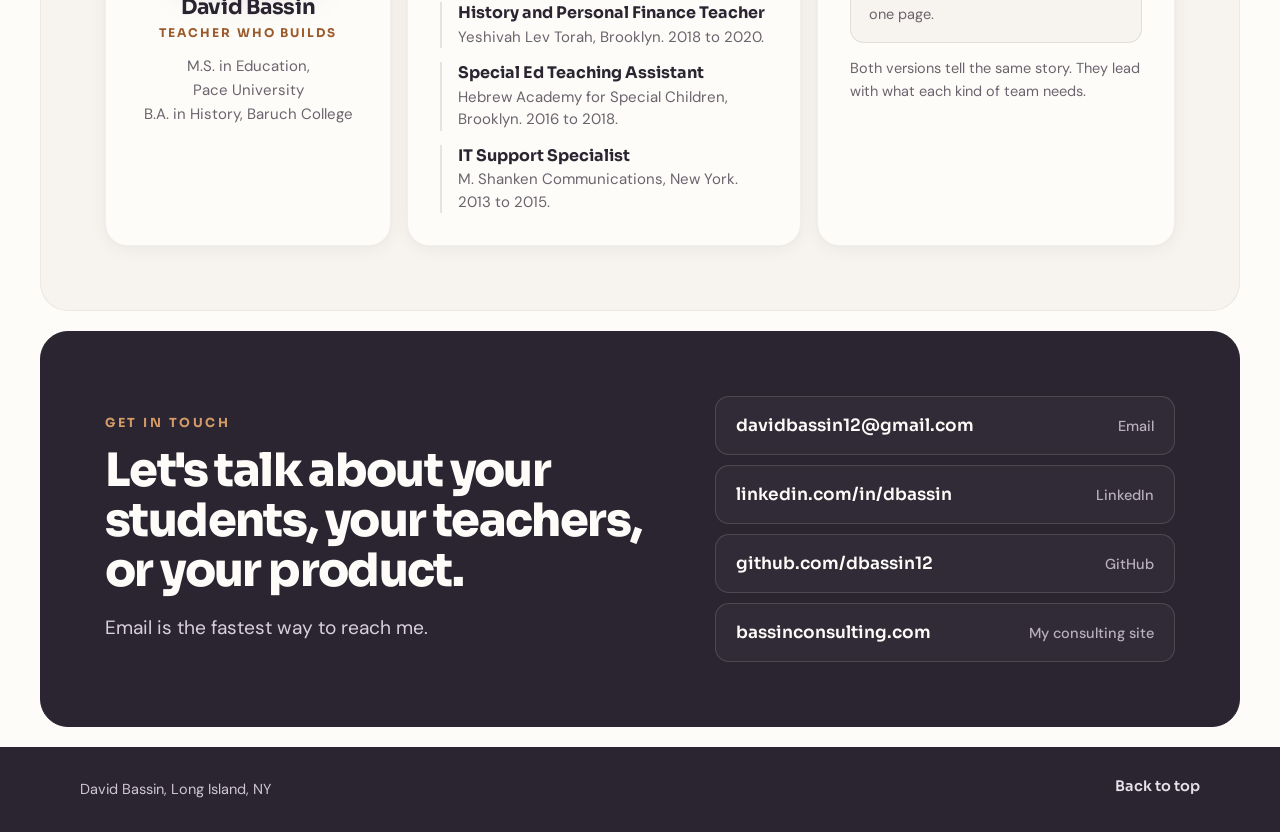
==== commit 89f12607: "Add a second demo: spot the AI's mistake An AI-drafted answer key with two planted errors (a flipped" ====
--- a/index.html
+++ b/index.html
@@ -436,6 +436,41 @@
 @keyframes demo-blink{50%{opacity:.25}}
 @keyframes demo-in{from{opacity:0;transform:translateY(6px)}}
 
+/* try it: tabs and the AI check */
+.demo-tabs{display:inline-flex;flex-wrap:wrap;gap:4px;background:var(--cream);border:1px solid var(--line);border-radius:999px;padding:5px;margin-bottom:18px}
+.demo-tabs button{font:700 15px/1.2 var(--display);color:var(--muted);background:none;border:0;border-radius:999px;padding:12px 18px;cursor:pointer;transition:background-color .25s,color .25s,box-shadow .25s}
+.demo-tabs button[aria-selected="true"]{background:var(--plum);color:var(--cream);box-shadow:0 8px 18px -10px rgba(42,37,48,.6)}
+.spot{display:grid;gap:clamp(20px,3vw,36px);background:var(--linen);border:1px solid var(--line-soft);border-radius:24px;padding:clamp(20px,3vw,36px)}
+@media (min-width:900px){.spot{grid-template-columns:minmax(0,1.25fr) minmax(0,.75fr);align-items:start}}
+.spot-paper{position:relative;background:#FFFEFB;border:1px solid var(--line);border-radius:18px;box-shadow:var(--shadow);padding:20px 18px 18px}
+.spot-paper::before{content:"";position:absolute;left:0;right:0;top:0;height:5px;border-radius:18px 18px 0 0;background:repeating-linear-gradient(90deg,rgba(192,120,66,.55) 0 10px,transparent 10px 16px);opacity:.6}
+.spot-tag{display:flex;flex-wrap:wrap;align-items:center;gap:8px 12px;font:700 12px/1.2 var(--display);letter-spacing:.16em;text-transform:uppercase;color:var(--plum)}
+.spot-tag b{border:1px solid var(--line);border-radius:999px;padding:6px 10px;font-weight:700}
+.spot-tag span{letter-spacing:.04em;text-transform:none;font:600 14px var(--display);color:var(--copper-ink)}
+.spot-lines{list-style:none;margin:12px 0 0;padding:0;counter-reset:ln}
+.spot-lines li{counter-increment:ln;border-top:1px solid rgba(42,37,48,.07)}
+.spot-lines li:first-child{border-top:0}
+.spot-lines button{display:grid;grid-template-columns:22px 1fr;gap:8px;width:100%;text-align:left;font:400 17px/1.6 var(--body);color:var(--plum);background:none;border:0;border-radius:10px;padding:10px 8px;cursor:pointer;transition:background-color .2s}
+.spot-lines button::before{content:counter(ln);font:700 13px/1.9 var(--display);color:var(--muted)}
+.spot-lines .t{min-width:0}
+.spot-lines button:hover:not([aria-disabled="true"]){background:rgba(192,120,66,.08)}
+.spot-lines button[aria-disabled="true"]{cursor:default}
+.spot-lines .bad{transition:color .3s}
+.spot-lines .caught .bad{color:var(--muted);text-decoration:line-through;text-decoration-color:var(--copper);text-decoration-thickness:2px}
+.spot-fix{display:block;margin-top:4px;font:italic 600 16px/1.5 var(--body);color:var(--copper-ink)}
+.spot-ok{display:inline-block;margin-left:8px;font:700 12px/1 var(--display);letter-spacing:.08em;text-transform:uppercase;color:var(--muted);vertical-align:2px}
+.spot-side{display:grid;gap:14px;align-content:start}
+.spot-count{font:700 15px var(--display);color:var(--plum)}
+.spot-count b{display:block;font:800 clamp(40px,4vw,52px)/1 var(--display);letter-spacing:-.04em;color:var(--copper);margin-bottom:4px}
+.spot-out{font-size:16.5px;line-height:1.6;color:var(--ink)}
+.spot-out b{font-family:var(--display);color:var(--plum)}
+.spot-side .btn{justify-self:start;min-height:46px;font-size:16px;padding:0 18px}
+@media (prefers-reduced-motion:no-preference){
+  .spot-fix,.spot-ok{animation:demo-in .45s var(--ease) both}
+  .spot-count.bump b{animation:spot-bump .5s var(--ease)}
+}
+@keyframes spot-bump{40%{transform:scale(1.18)}}
+
 /* motion: page load and scroll reveals */
 @media (prefers-reduced-motion:no-preference){
   .js .ld{opacity:0;transform:translateY(16px);animation:rise .9s var(--ease) forwards;animation-delay:calc(var(--d,0) * 90ms + 80ms)}
@@ -537,11 +572,14 @@
   <div class="head-2">
     <div>
       <p class="label">Try it yourself</p>
-      <h2 id="try-title">One round of a game I built for my class.</h2>
-    </div>
-    <p class="sub">This is how my review games teach: a real headline, one decision, and a one-line why. It is a short version of Open Outcry, my whole-class trading-floor game.</p>
-  </div>
-  <div class="demo" id="demo" data-rv>
+      <h2 id="try-title">See how I teach, in two minutes.</h2>
+    </div>
+    <p class="sub">Two short demos: a round of Open Outcry, my whole-class trading-floor game, and the AI check I teach other teachers.</p>
+  </div>
+  <div data-rv>
+  <div class="demo-tabs" role="tablist" aria-label="Choose a demo"><button type="button" role="tab" id="tab-game" aria-controls="panel-game" aria-selected="true">Play one round</button><button type="button" role="tab" id="tab-spot" aria-controls="panel-spot" aria-selected="false" tabindex="-1">Spot the AI's mistake</button></div>
+<div id="panel-game" role="tabpanel" aria-labelledby="tab-game">
+  <div class="demo" id="demo">
     <div class="demo-q">
       <p class="demo-eyebrow"><span class="dot" aria-hidden="true"></span>Breaking news <span class="demo-count" id="demo-count">1 of 4</span></p>
       <p class="demo-headline" id="demo-headline">Frost destroys a third of Brazil's coffee crop</p>
@@ -584,6 +622,27 @@
       </svg>
       <figcaption id="demo-cap">Start: the market at equilibrium.</figcaption>
     </figure>
+  </div>
+</div>
+<div id="panel-spot" role="tabpanel" aria-labelledby="tab-spot" hidden>
+  <div class="spot" id="spot">
+    <div class="spot-paper">
+      <p class="spot-tag"><b>AI draft</b><span>Answer key: inflation and the Fed</span></p>
+      <ol class="spot-lines" id="spot-lines">
+        <li><button type="button"><span class="t">Inflation is a general rise in the price level across the whole economy.</span></button></li>
+        <li><button type="button" data-fix="It raises interest rates, so people borrow and spend less." data-why="AI flipped the tool. To slow inflation, the Fed raises rates."><span class="t">When the Fed wants to slow inflation, it <span class="bad">lowers interest rates so people borrow more</span>.</span></button></li>
+        <li><button type="button"><span class="t">The CPI tracks the price of a fixed basket of goods and services that a typical household buys.</span></button></li>
+        <li><button type="button"><span class="t">In 1980, Fed Chair Paul Volcker raised interest rates sharply to bring inflation down.</span></button></li>
+        <li><button type="button" data-fix="In the short run, lower unemployment often comes with higher inflation. That trade-off is the Phillips curve." data-why="AI overgeneralized. In my class, &quot;always&quot; is a red flag."><span class="t"><span class="bad">Unemployment and inflation always rise and fall together.</span></span></button></li>
+      </ol>
+    </div>
+    <div class="spot-side">
+      <p class="spot-count" id="spot-count" aria-live="polite"><b>0 of 2</b>mistakes found</p>
+      <p class="spot-out" id="spot-out" aria-live="polite">This AI draft has two mistakes. Click each sentence you think is wrong.</p>
+      <button type="button" class="btn btn-ghost" id="spot-reset" hidden>Try it again</button>
+    </div>
+  </div>
+</div>
   </div>
 </section>
 
@@ -1098,5 +1157,61 @@
   load(0);
 })();
 </script>
+<script>
+/* Try it: tabs, and the AI check (find the two mistakes in an AI draft) */
+(function(){
+  var tabs=[].slice.call(document.querySelectorAll('#try .demo-tabs [role="tab"]'));
+  var panels=tabs.map(function(t){ return document.getElementById(t.getAttribute('aria-controls')); });
+  var pick=function(i,focus){
+    tabs.forEach(function(t,j){ t.setAttribute('aria-selected', j===i); t.tabIndex=(j===i)?0:-1; });
+    panels.forEach(function(p,j){ p.hidden=(j!==i); });
+    if(focus) tabs[i].focus();
+  };
+  tabs.forEach(function(t,i){
+    t.addEventListener('click',function(){ pick(i); });
+    t.addEventListener('keydown',function(e){
+      if(e.key==='ArrowRight'||e.key==='ArrowLeft'){ e.preventDefault(); pick((i+(e.key==='ArrowRight'?1:-1)+tabs.length)%tabs.length,true); }
+    });
+  });
+
+  var list=document.getElementById('spot-lines'); if(!list) return;
+  var lines=[].slice.call(list.querySelectorAll('button'));
+  var count=document.getElementById('spot-count'), out=document.getElementById('spot-out'), reset=document.getElementById('spot-reset');
+  var total=lines.filter(function(b){ return b.hasAttribute('data-fix'); }).length, found=0;
+  var original=lines.map(function(b){ return b.innerHTML; });
+  var setCount=function(){
+    count.innerHTML='<b>'+found+' of '+total+'</b>mistakes found';
+    count.classList.remove('bump'); void count.offsetWidth; count.classList.add('bump');
+  };
+  var addNote=function(b,cls,text){ var s=document.createElement('span'); s.className=cls; s.textContent=text; (b.querySelector('.t')||b).appendChild(s); return s; };
+  lines.forEach(function(b){
+    b.addEventListener('click',function(){
+      if(b.getAttribute('aria-disabled')==='true') return;
+      b.setAttribute('aria-disabled','true');
+      if(b.hasAttribute('data-fix')){
+        found++; b.parentNode.classList.add('caught');
+        addNote(b,'spot-fix','Fix: '+b.getAttribute('data-fix'));
+        setCount();
+        if(found===total){
+          out.innerHTML='<b>You found both.</b> That is the check I teach: read AI like a grader, and fix it before it reaches a student. Teachers leave my workshop with a short checklist for this.';
+          lines.forEach(function(o){ o.setAttribute('aria-disabled','true'); });
+          reset.hidden=false;
+        } else {
+          out.innerHTML='<b>Caught one.</b> '+b.getAttribute('data-why')+' One more to go.';
+        }
+      } else {
+        addNote(b,'spot-ok','Checks out');
+        out.innerHTML='<b>That one checks out.</b> Keep reading like a grader.';
+      }
+    });
+  });
+  reset.addEventListener('click',function(){
+    found=0; setCount();
+    lines.forEach(function(b,i){ b.innerHTML=original[i]; b.removeAttribute('aria-disabled'); b.parentNode.classList.remove('caught'); });
+    out.textContent='This AI draft has two mistakes. Click each sentence you think is wrong.';
+    reset.hidden=true; lines[0].focus({preventScroll:true});
+  });
+})();
+</script>
 </body>
 </html>
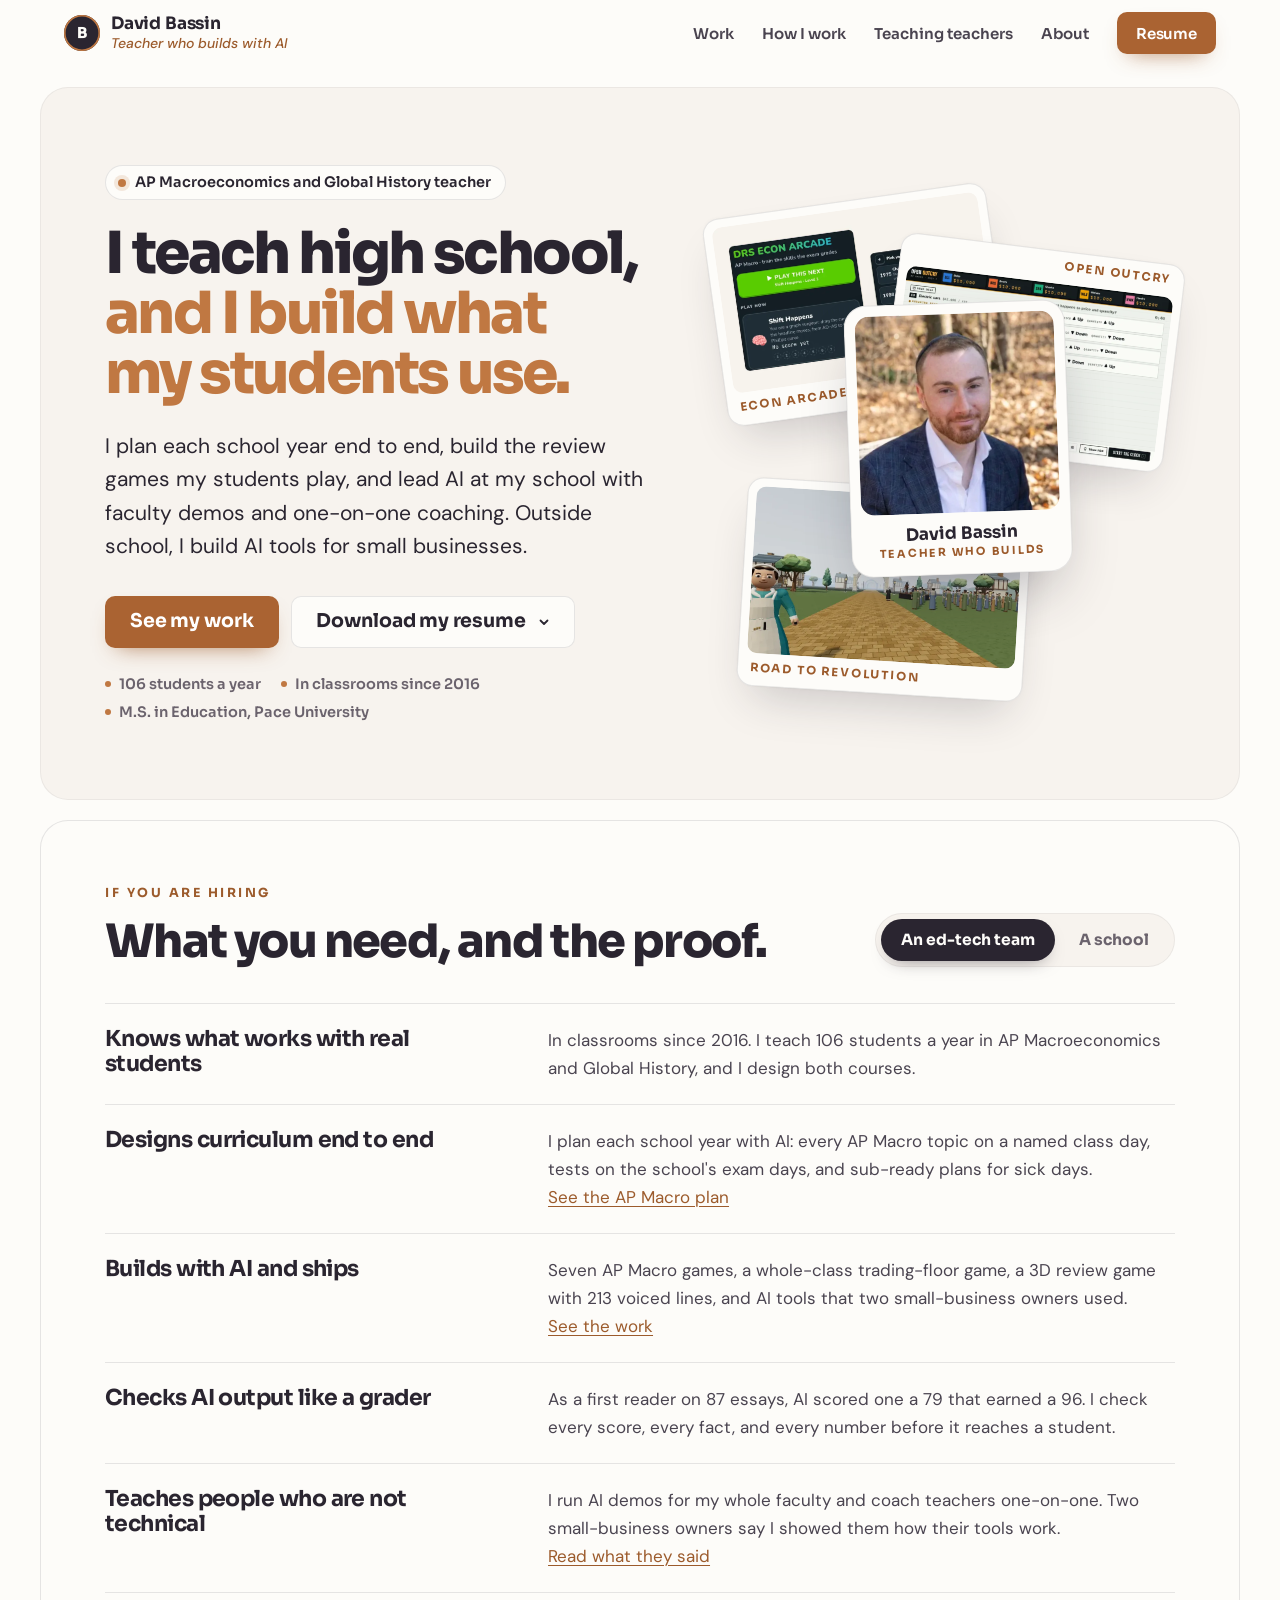
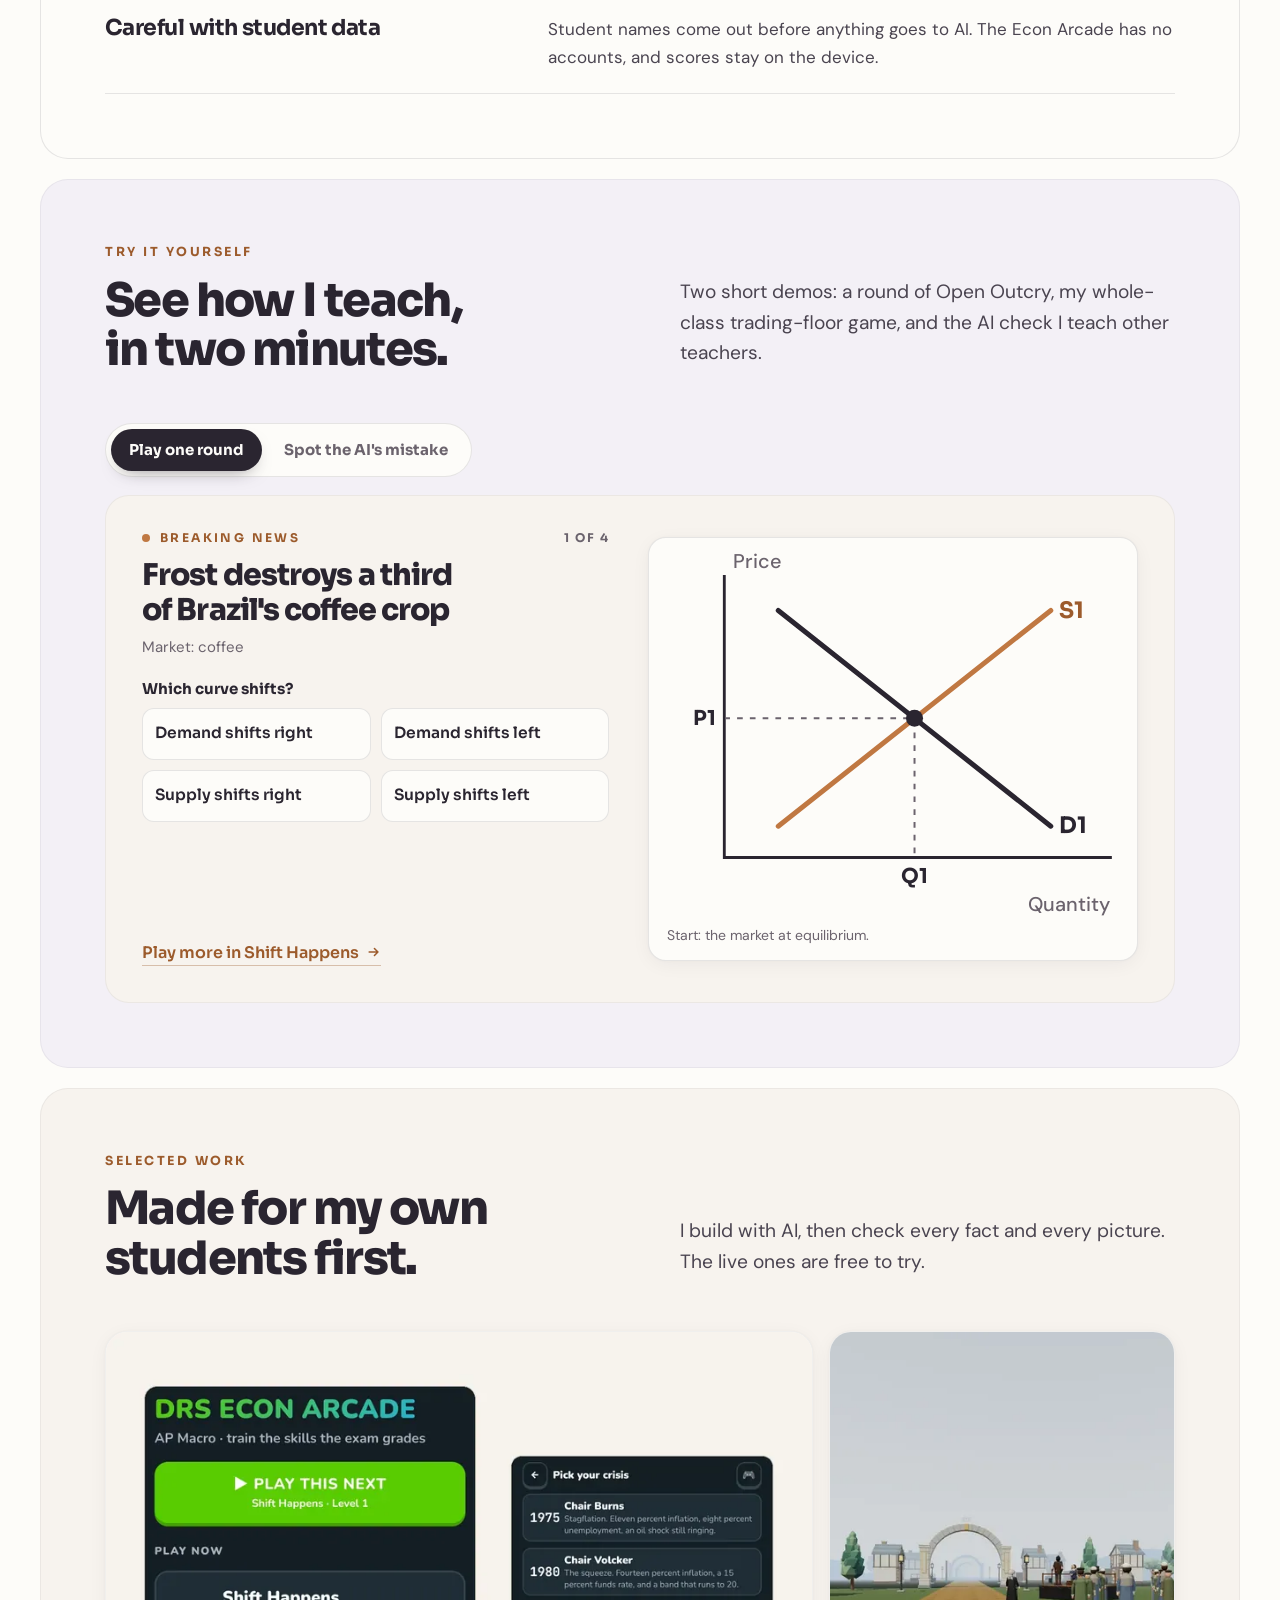
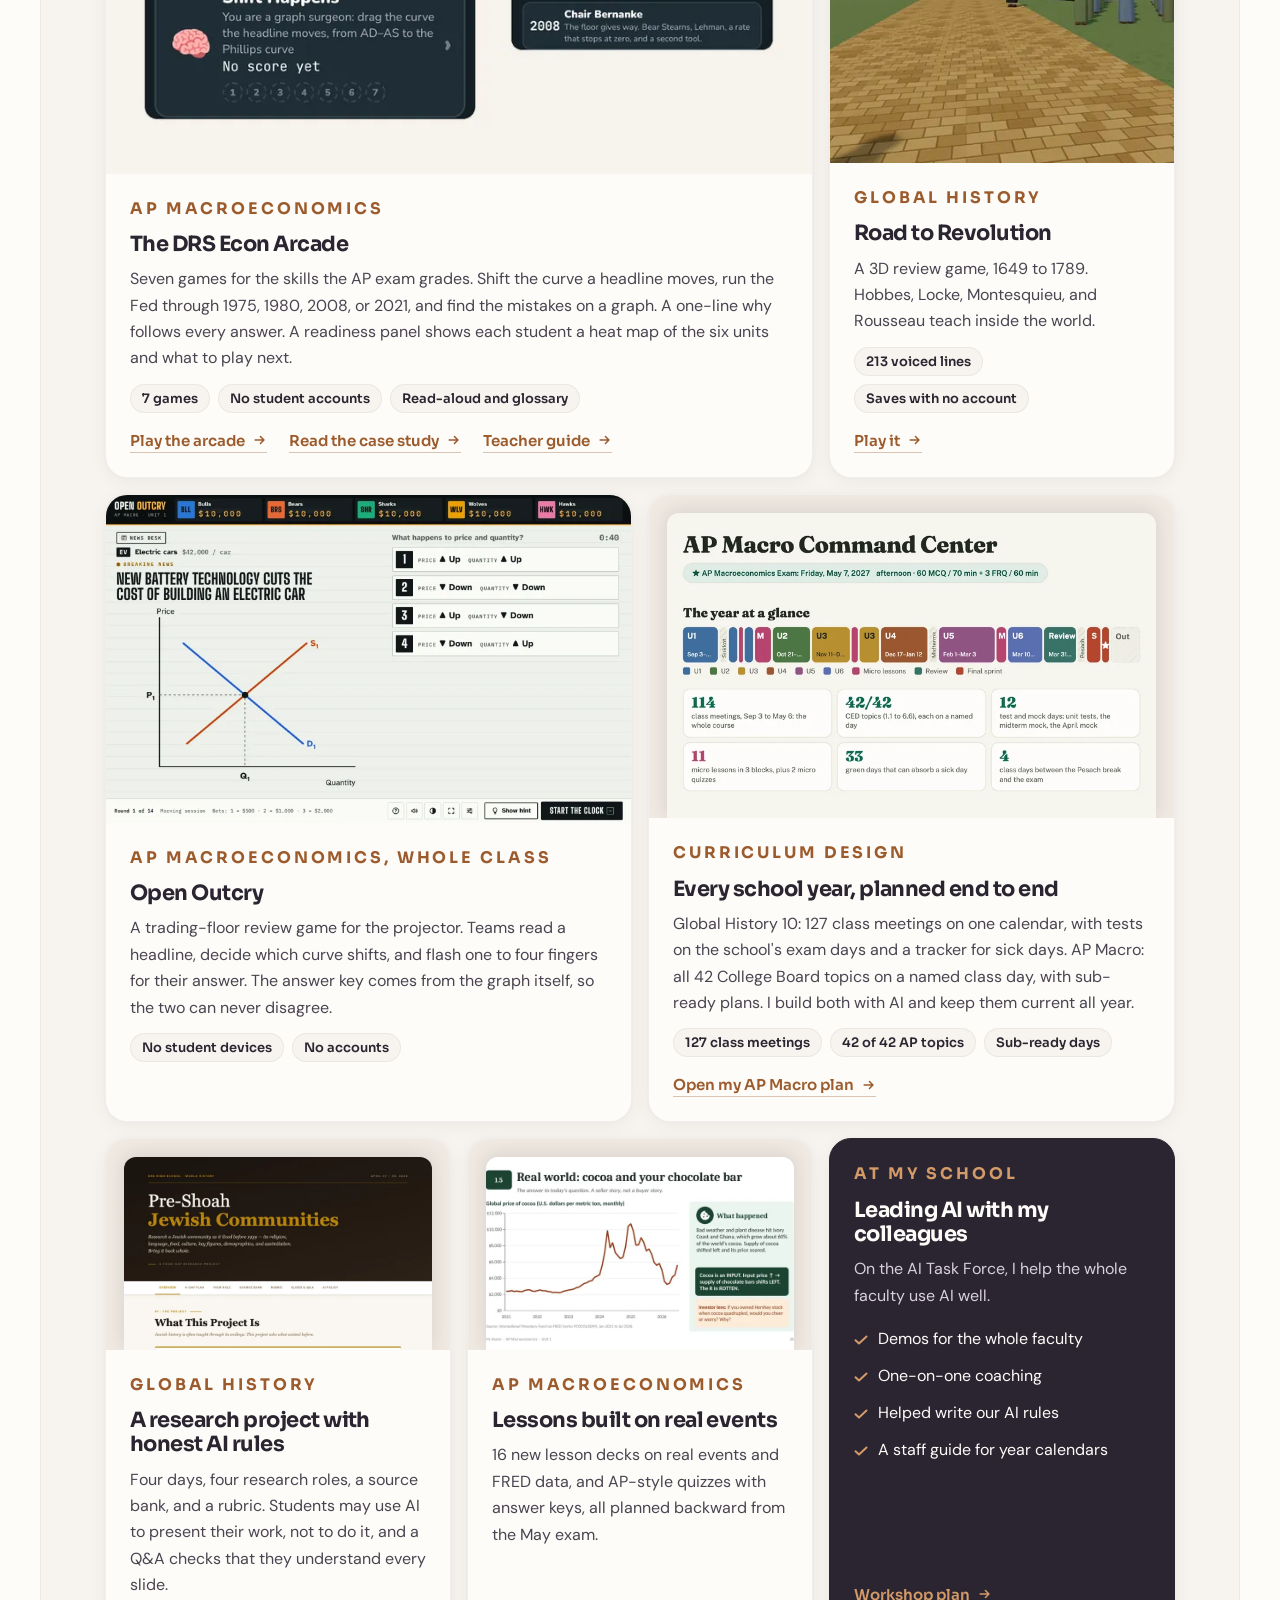
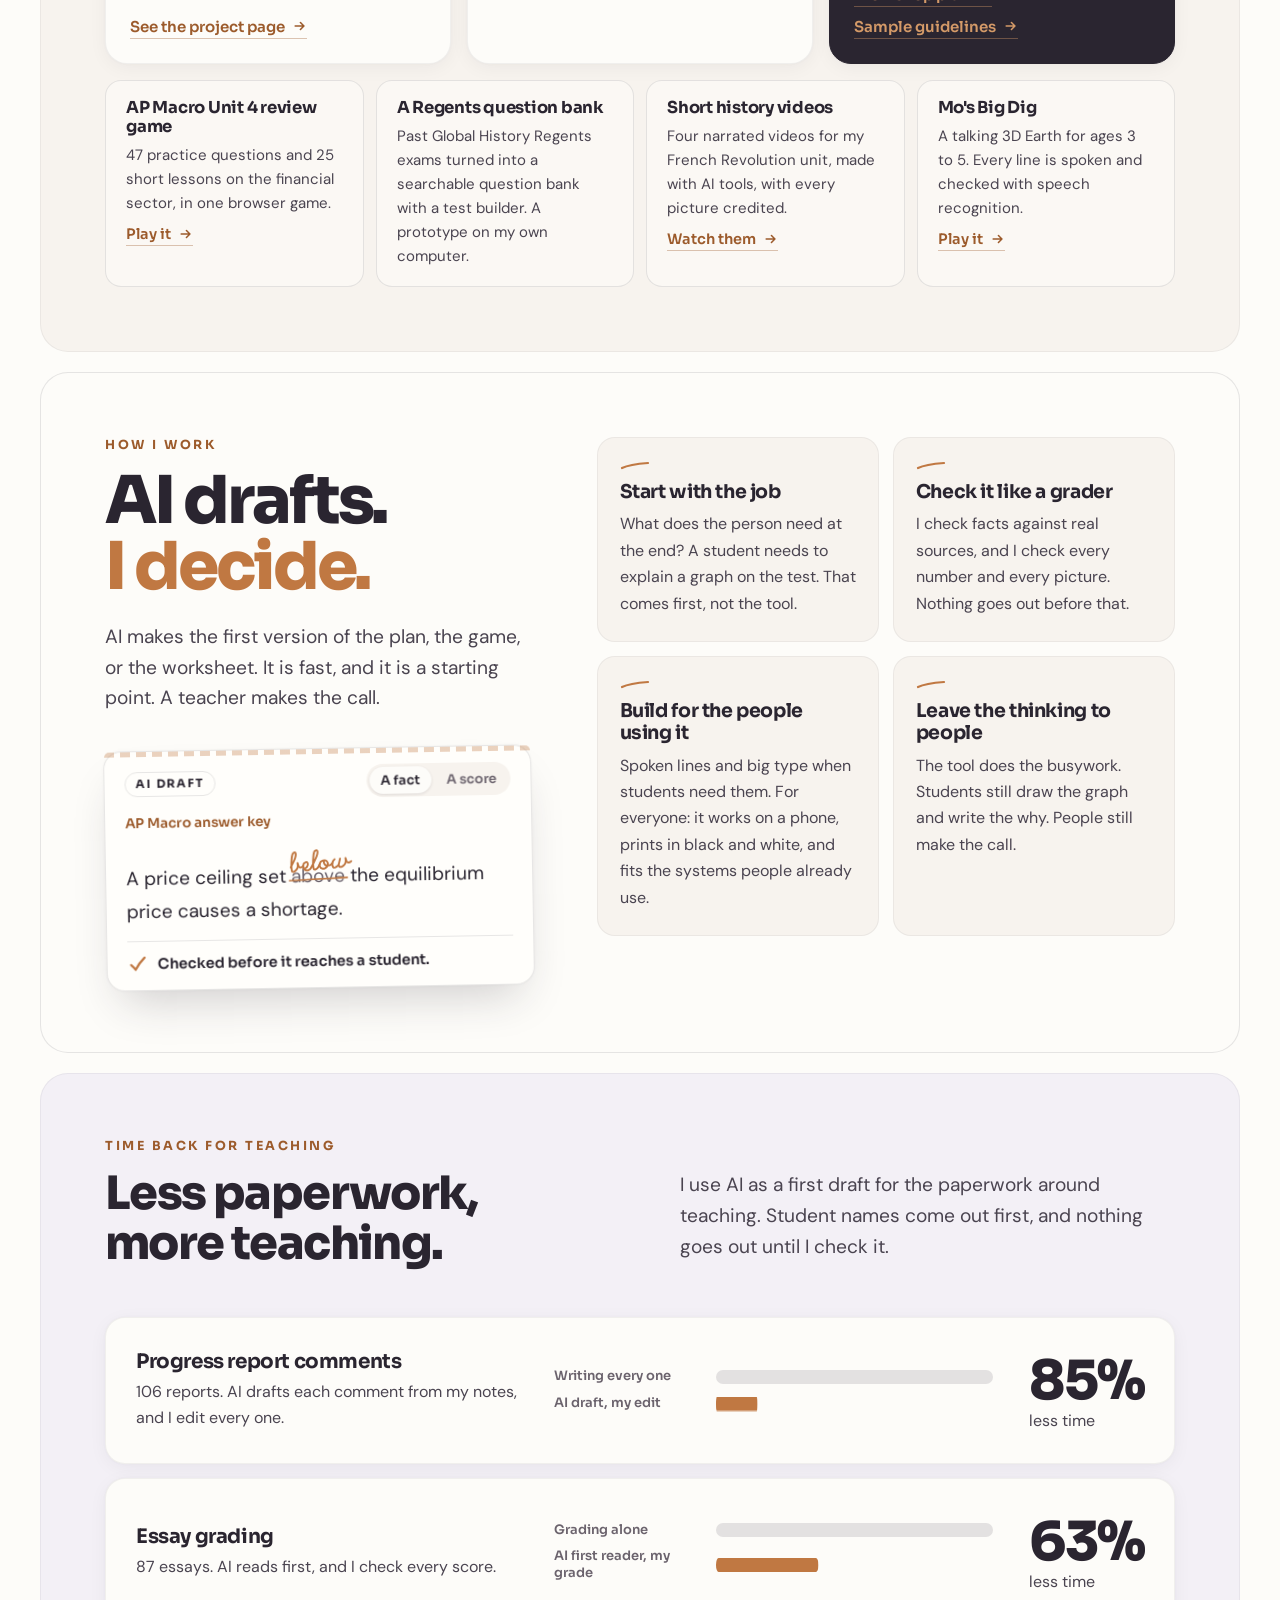
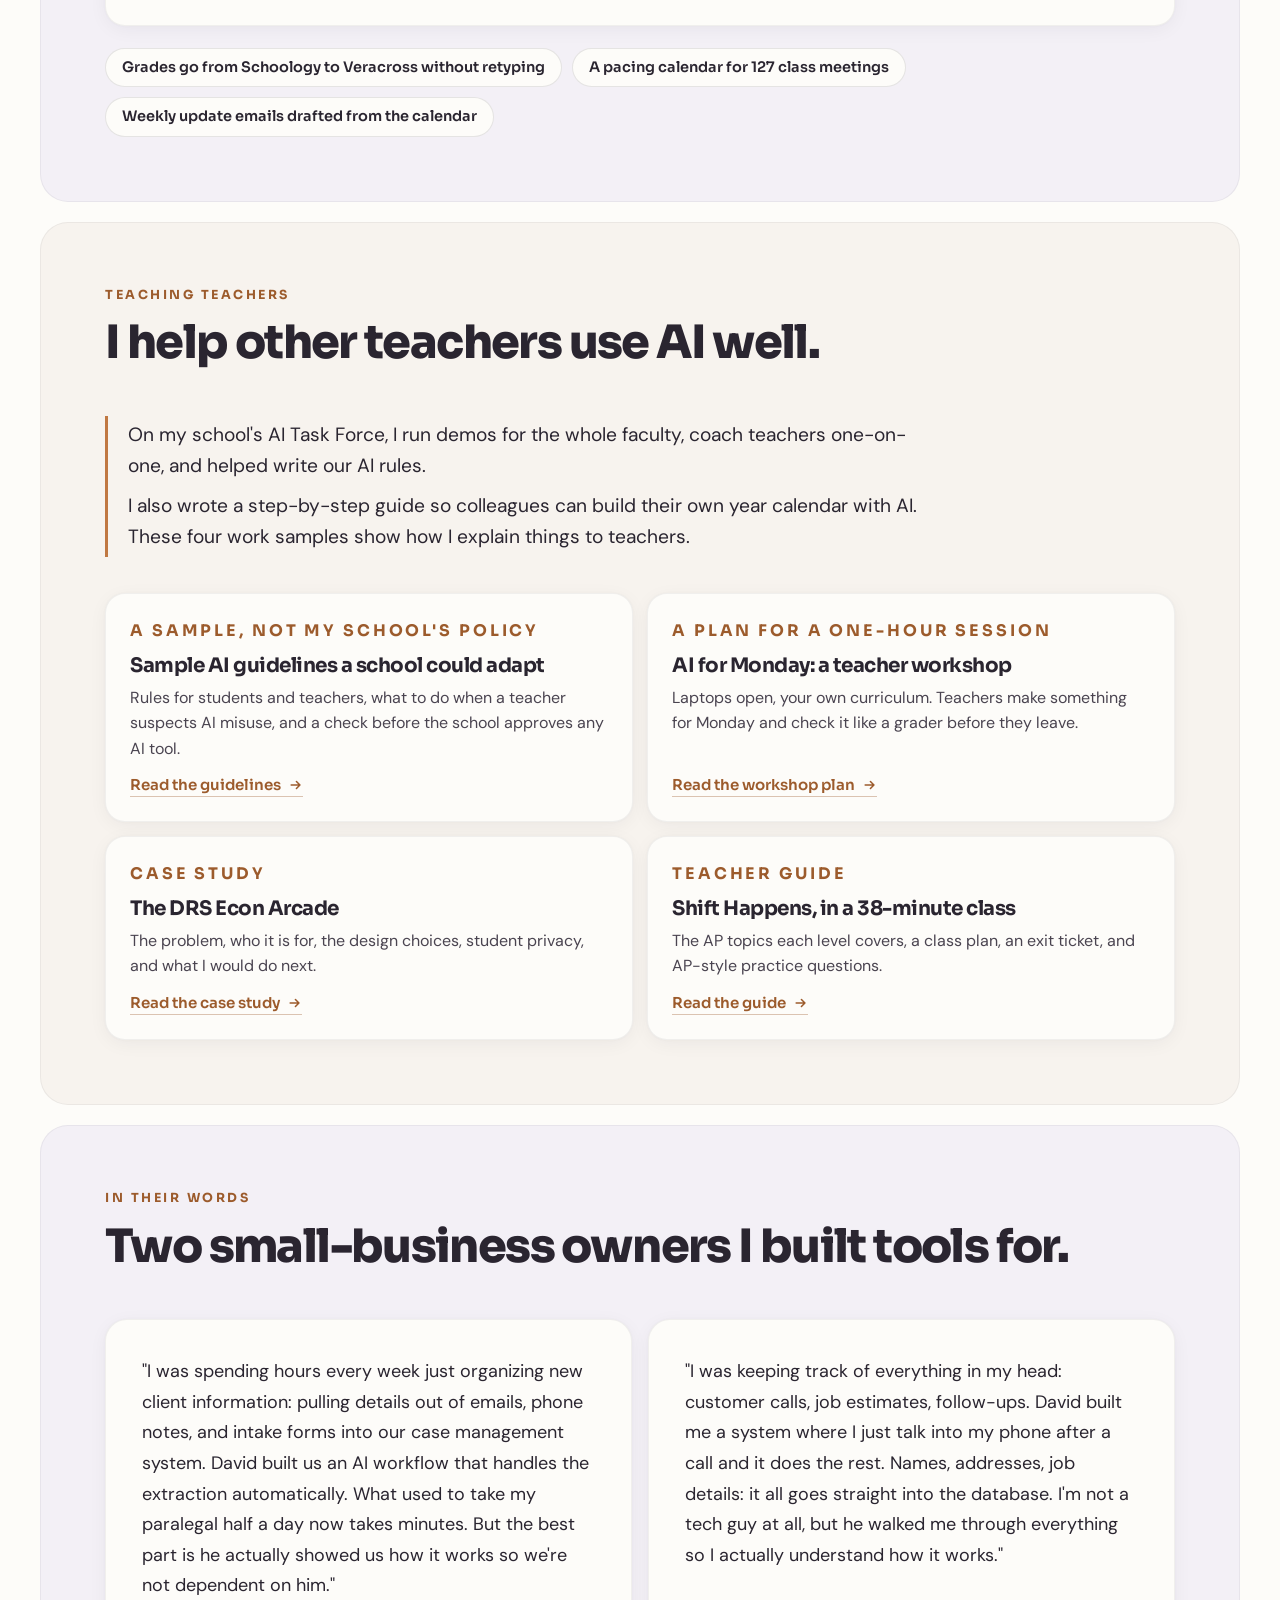
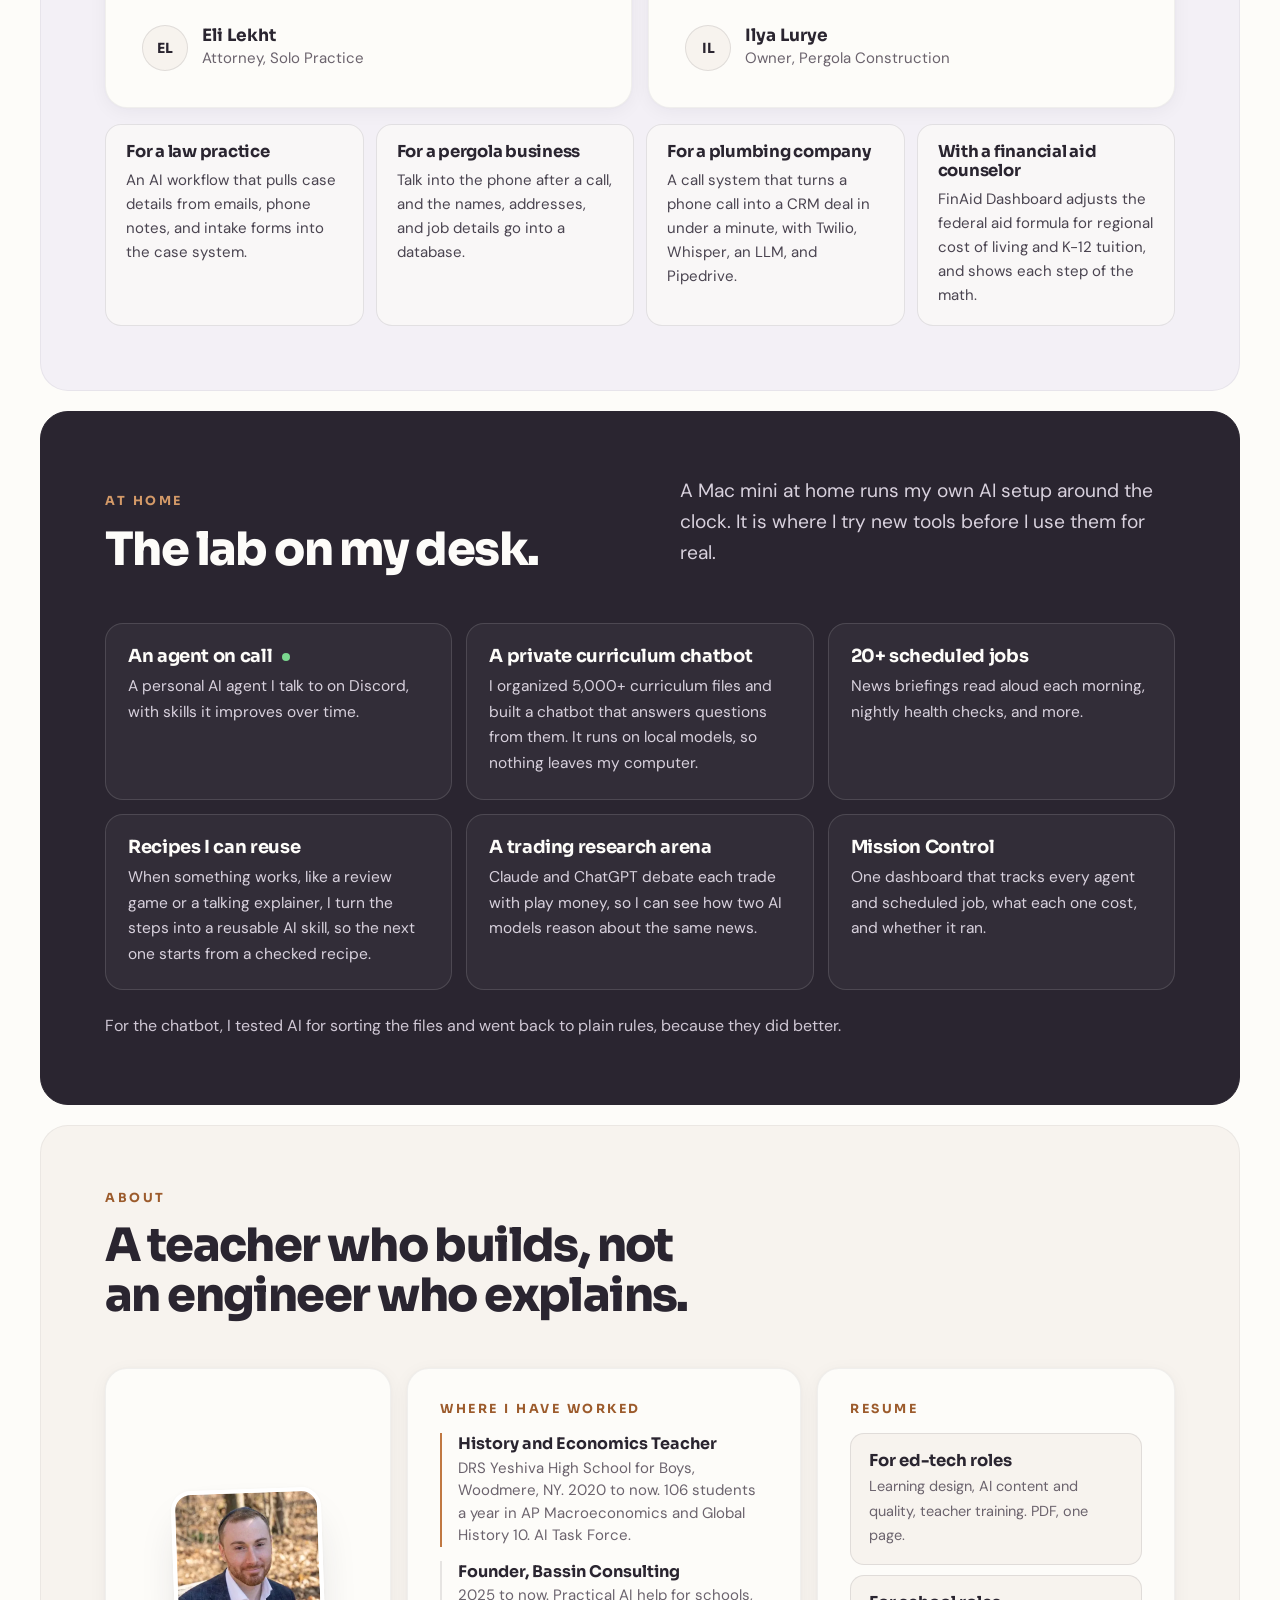
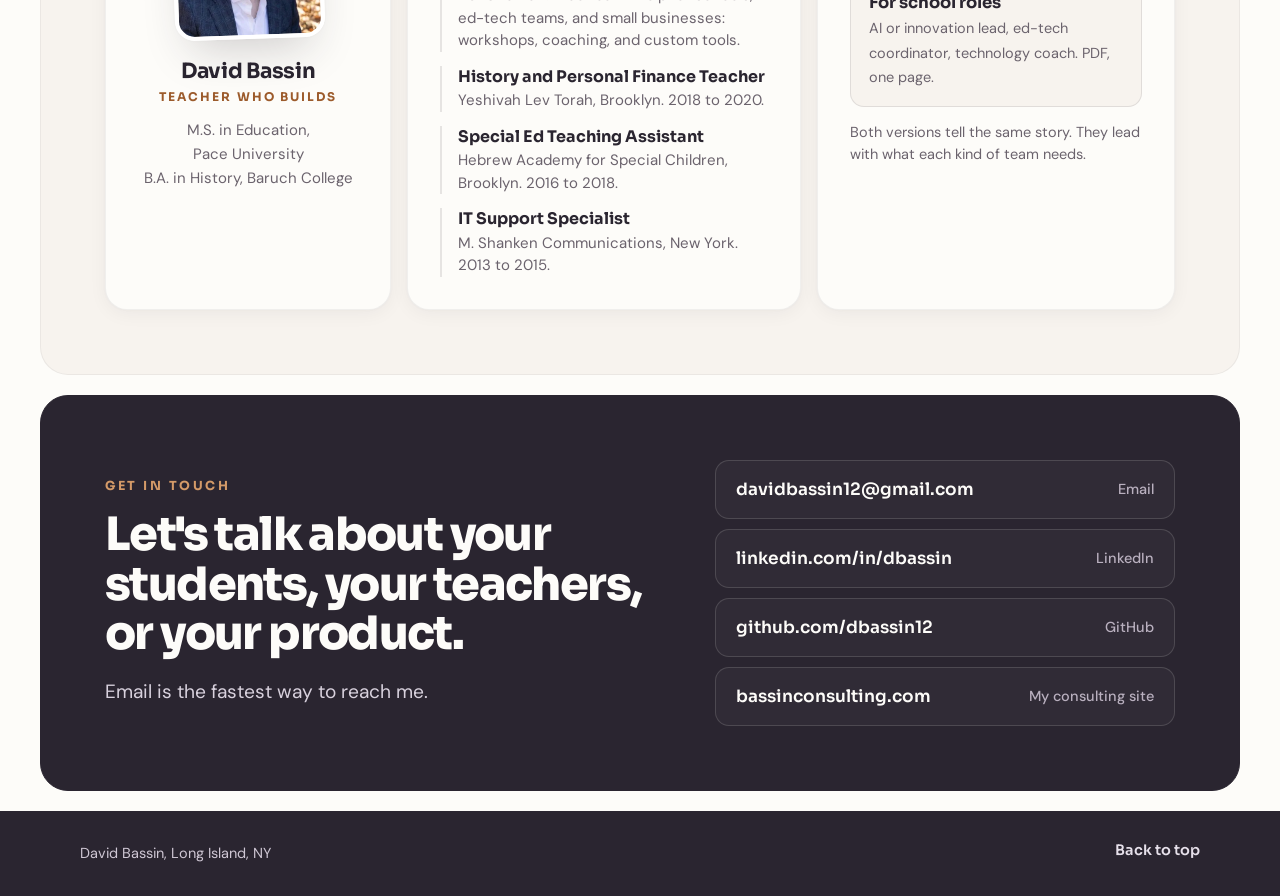
==== commit 0a761dea: "Feature the AP Macro Command Center: public plan page, card, lens links, resumes The real 2026-27 AP" ====
--- a/index.html
+++ b/index.html
@@ -552,7 +552,7 @@
   </div>
   <ol class="needs" id="needs-edtech" role="tabpanel" aria-labelledby="lens-edtech">
     <li style="--n:0"><h3>Knows what works with real students</h3><p>In classrooms since 2016. I teach 106 students a year in AP Macroeconomics and Global History, and I design both courses.</p></li>
-    <li style="--n:1"><h3>Designs curriculum end to end</h3><p>I plan each school year with AI: every AP Macro topic on a named class day, tests on the school's exam days, and sub-ready plans for sick days.</p></li>
+    <li style="--n:1"><h3>Designs curriculum end to end</h3><p>I plan each school year with AI: every AP Macro topic on a named class day, tests on the school's exam days, and sub-ready plans for sick days. <a href="ap-macro-command-center/">See the AP Macro plan</a></p></li>
     <li style="--n:2"><h3>Builds with AI and ships</h3><p>Seven AP Macro games, a whole-class trading-floor game, a 3D review game with 213 voiced lines, and AI tools that two small-business owners used. <a href="#work">See the work</a></p></li>
     <li style="--n:3"><h3>Checks AI output like a grader</h3><p>As a first reader on 87 essays, AI scored one a 79 that earned a 96. I check every score, every fact, and every number before it reaches a student.</p></li>
     <li style="--n:4"><h3>Teaches people who are not technical</h3><p>I run AI demos for my whole faculty and coach teachers one-on-one. Two small-business owners say I showed them how their tools work. <a href="#words">Read what they said</a></p></li>
@@ -561,7 +561,7 @@
   <ol class="needs" id="needs-school" role="tabpanel" aria-labelledby="lens-school" hidden>
     <li style="--n:0"><h3>Gets teachers using AI well</h3><p>On my school's AI Task Force, I run demos for the whole faculty and coach teachers one-on-one. I also wrote a step-by-step guide so colleagues can build their own year calendar with AI.</p></li>
     <li style="--n:1"><h3>Helps write the rules</h3><p>I helped write our school's AI rules. My sample guidelines cover students, teachers, and a privacy check before any new tool. <a href="ai-guidelines/">Read the sample</a></p></li>
-    <li style="--n:2"><h3>Plans whole years</h3><p>Every class meeting of the year on one calendar, tests on the school's exam days, and sub-ready plans for sick days, for both of my courses.</p></li>
+    <li style="--n:2"><h3>Plans whole years</h3><p>Every class meeting of the year on one calendar, tests on the school's exam days, and sub-ready plans for sick days, for both of my courses. <a href="ap-macro-command-center/">See the AP Macro plan</a></p></li>
     <li style="--n:3"><h3>Saves teachers time</h3><p>Progress report comments in 85% less time. Essay first reads in 63% less time. Grades go from Schoology to Veracross without retyping.</p></li>
     <li style="--n:4"><h3>Protects students</h3><p>Names come out first, my games have no student accounts, and every fact is checked before class.</p></li>
     <li style="--n:5"><h3>Works in the systems you already use</h3><p>Schoology, Veracross, and Google Workspace. Tools that run on shared Chromebooks and print in black and white.</p></li>
@@ -686,12 +686,13 @@
       </div>
     </article>
     <article class="card span-3" data-rv style="--i:1">
-      <div class="shot light pad"><img src="img/pacing-calendar-800.webp" srcset="img/pacing-calendar-800.webp 800w, img/pacing-calendar.webp 1110w" sizes="(min-width:1000px) 540px, (min-width:640px) 45vw, 94vw" width="1110" height="510" alt="Global History 10 pacing calendar for September and October, with each class day labeled by unit and lesson" loading="lazy" decoding="async"></div>
+      <div class="shot light pad"><img src="img/command-center-800.webp" srcset="img/command-center-800.webp 800w, img/command-center.webp 1600w" sizes="(min-width:1000px) 540px, (min-width:640px) 45vw, 94vw" width="1600" height="1000" alt="AP Macro Command Center: the 2026-27 year as color-coded unit blocks from September to the May 7 exam, with 114 class meetings, 42 of 42 topics on named days, and 33 days that can absorb a sick day" loading="lazy" decoding="async"></div>
       <div class="card-body">
         <p class="kicker">Curriculum design</p>
         <h3>Every school year, planned end to end</h3>
         <p>Global History 10: 127 class meetings on one calendar, with tests on the school's exam days and a tracker for sick days. AP Macro: all 42 College Board topics on a named class day, with sub-ready plans. I build both with AI and keep them current all year.</p>
         <ul class="facts"><li>127 class meetings</li><li>42 of 42 AP topics</li><li>Sub-ready days</li></ul>
+        <div class="links-row"><a class="tl" href="ap-macro-command-center/">Open my AP Macro plan</a></div>
       </div>
     </article>
     <article class="card span-2" data-rv>
